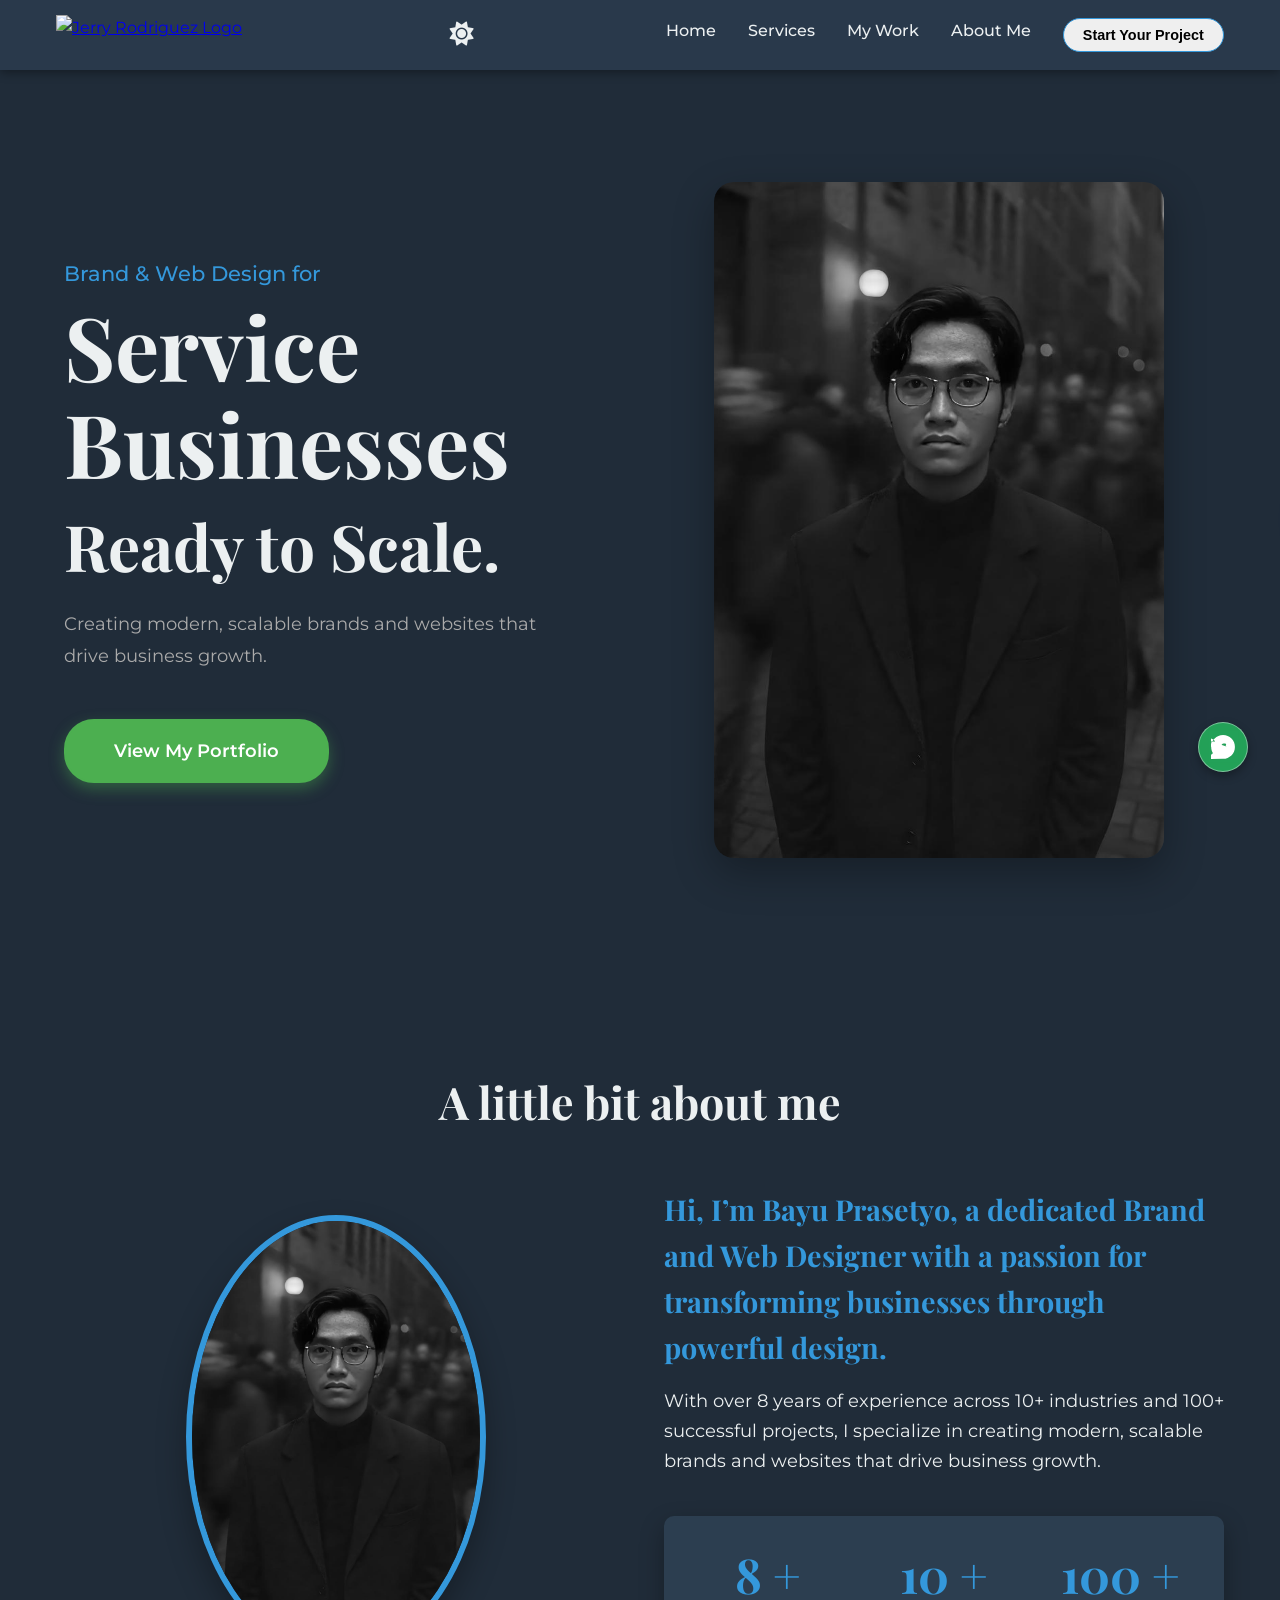
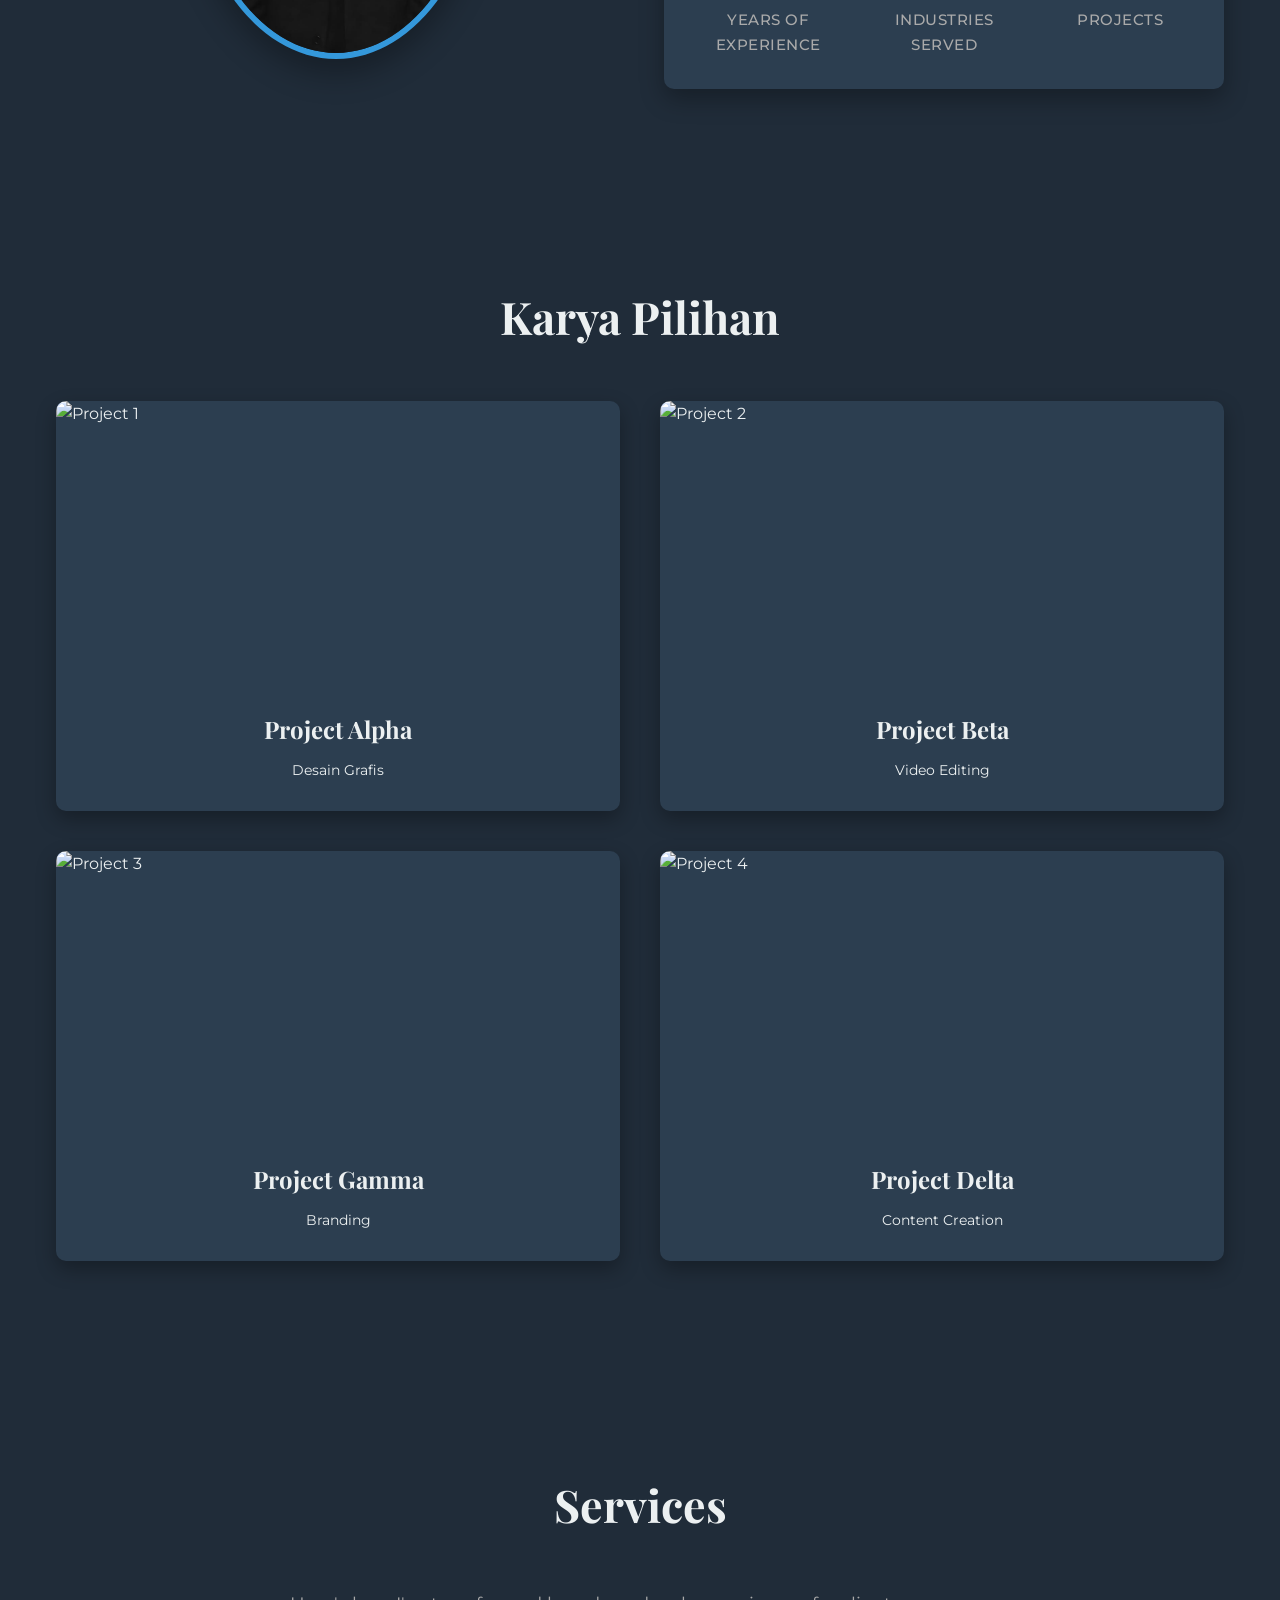
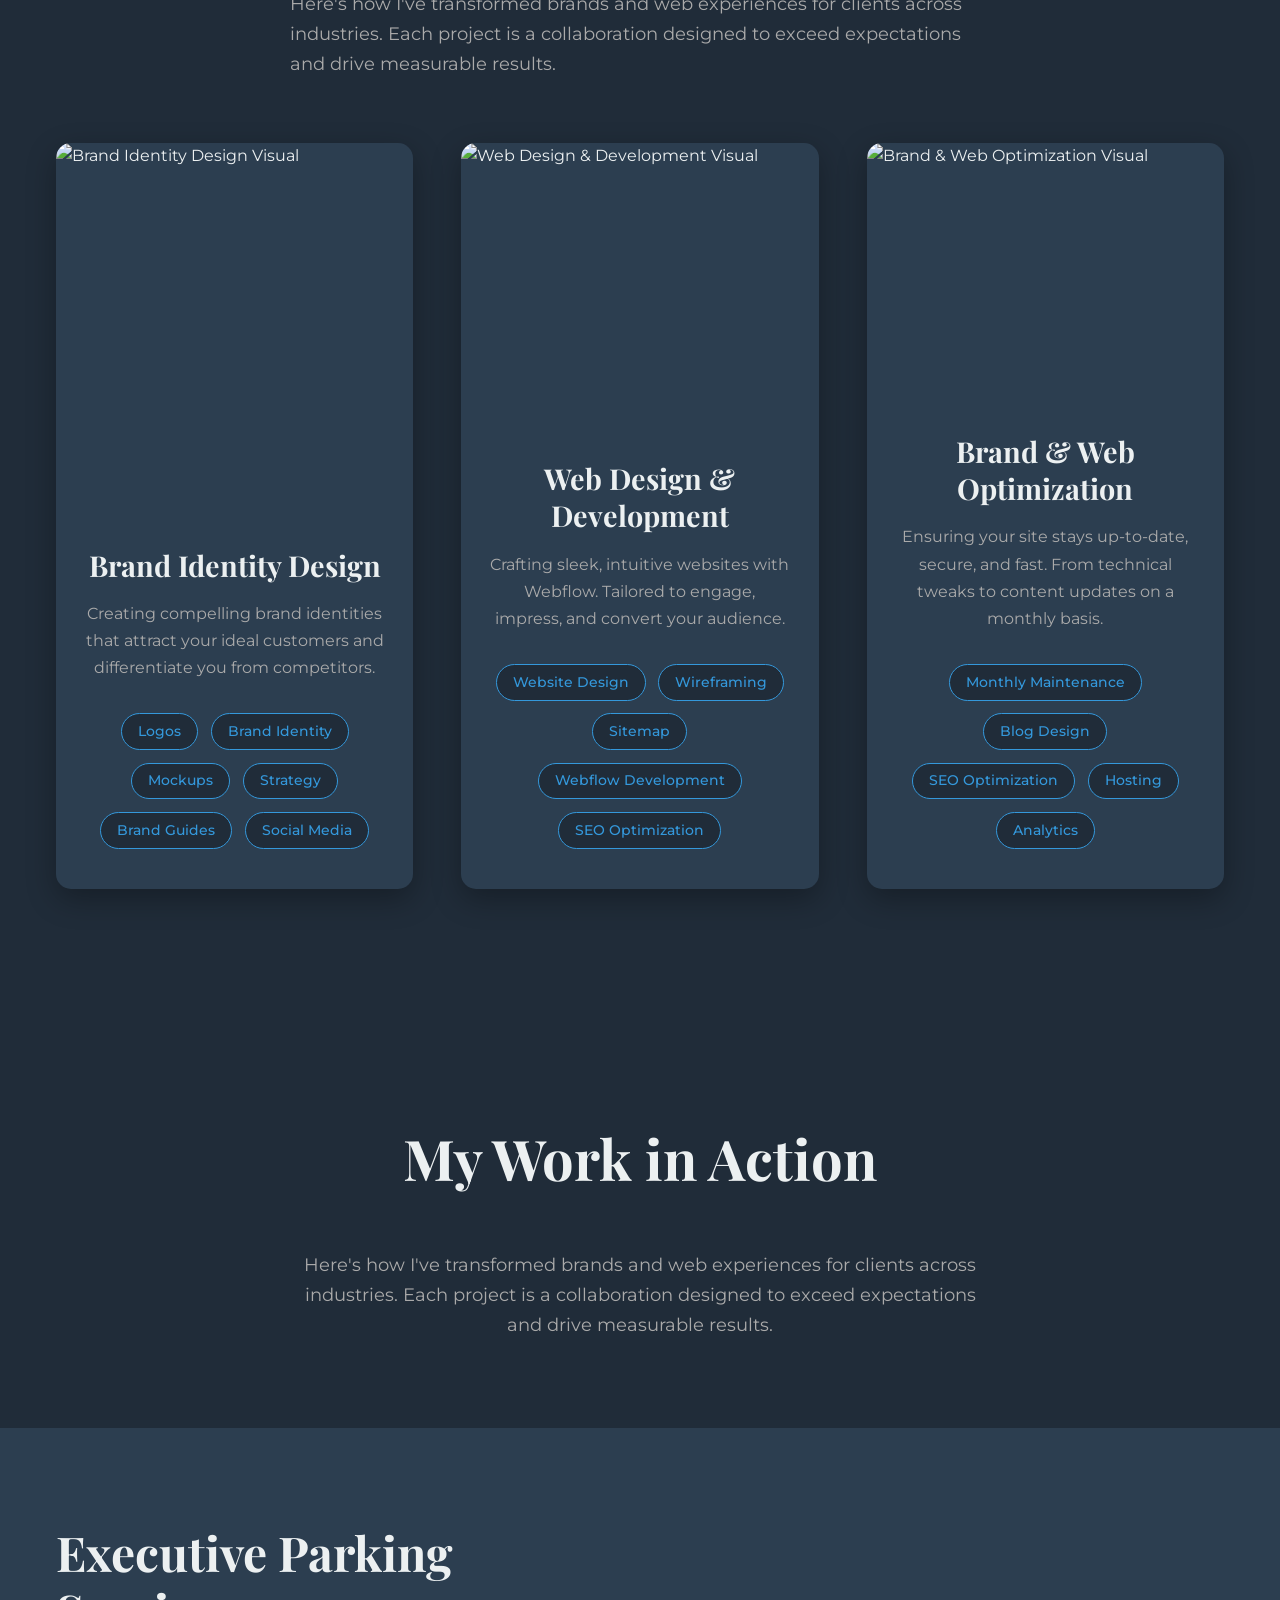
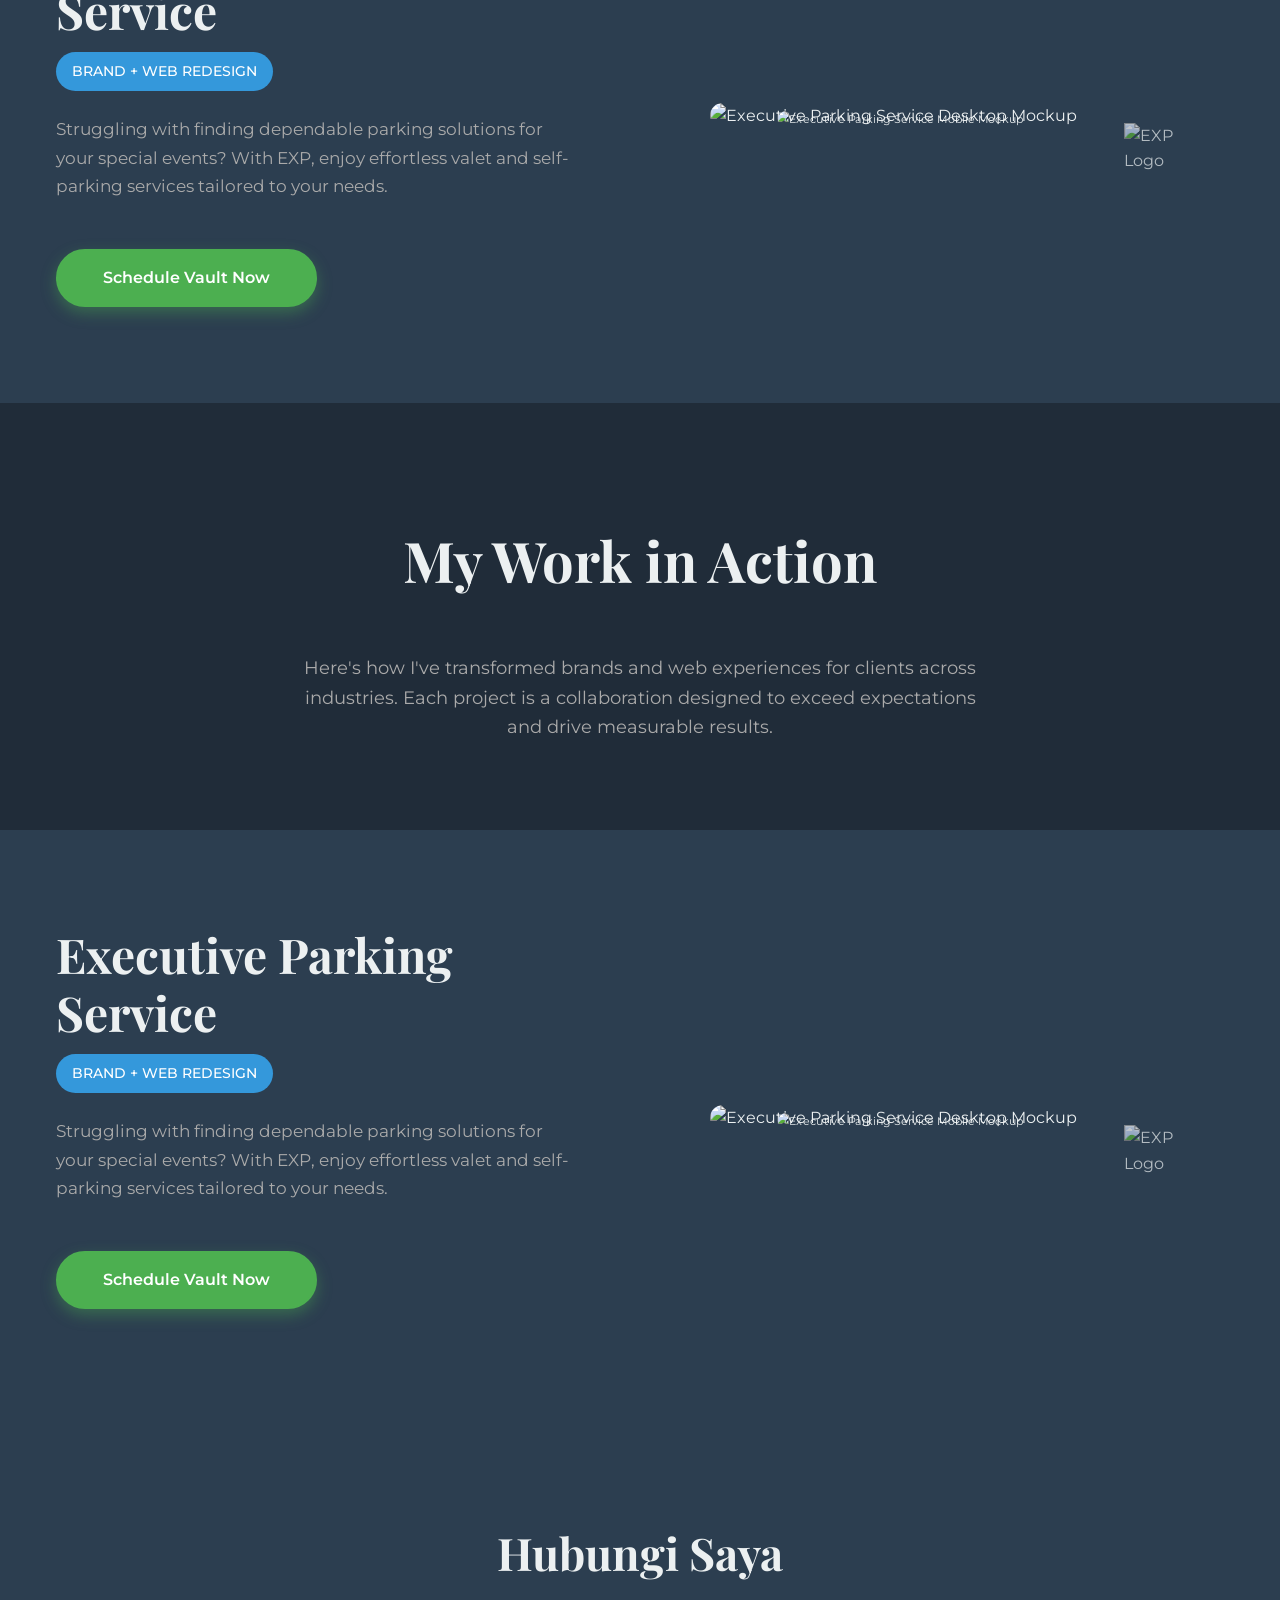
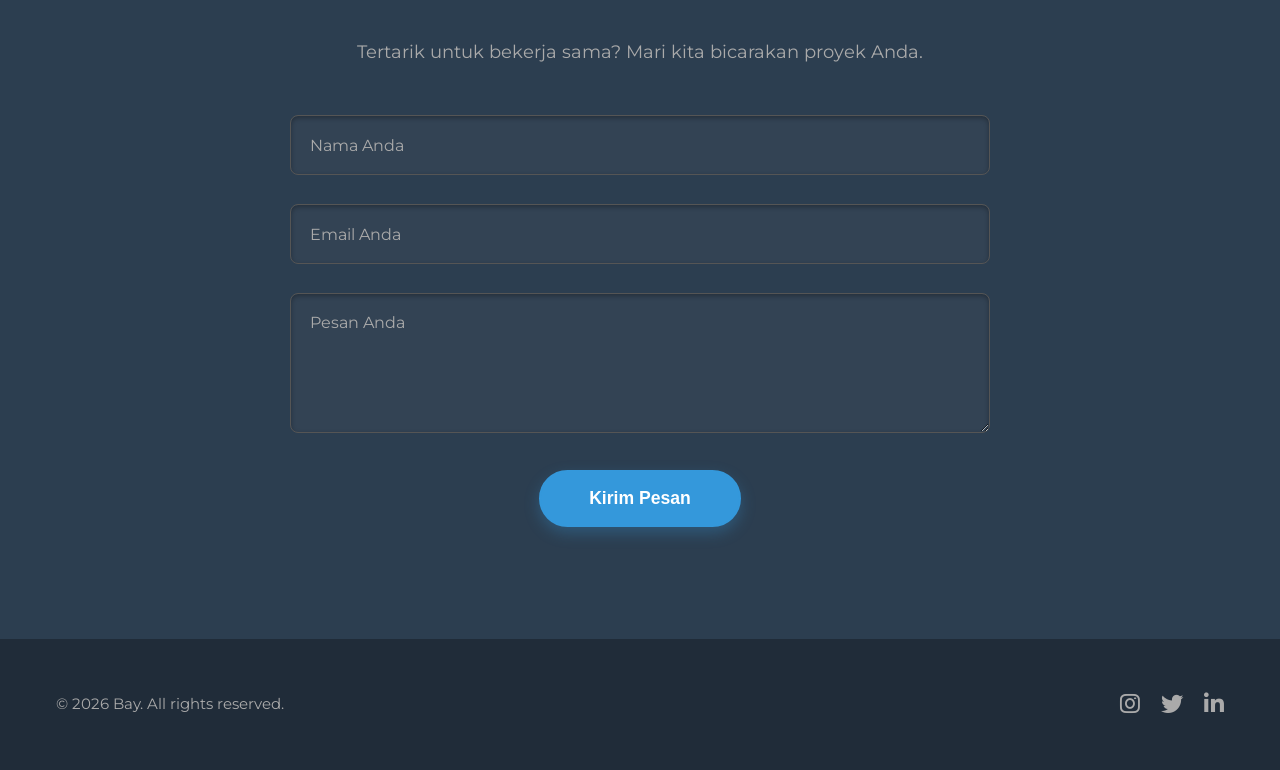
==== index.html @ a6198971 "Add files via upload" ====
<!DOCTYPE html>
<html lang="en">
<head>
    <meta charset="UTF-8">
    <meta name="viewport" content="width=device-width, initial-scale=1.0">
    <title>Portfolio - Bay</title>
    <link rel="stylesheet" href="style.css">
    <link href="https://fonts.googleapis.com/css2?family=Montserrat:wght@400;500;600;700&family=Playfair+Display:wght@700&display=swap" rel="stylesheet">
    <link rel="stylesheet" href="https://cdnjs.cloudflare.com/ajax/libs/font-awesome/6.0.0-beta3/css/all.min.css">
</head>
<body>

    <!-- Navigation -->
    <nav class="navbar">
        <div class="container">
            <!-- Logo -->
            <!-- Logo -->
            <a href="#hero" class="navbar-brand">
                <img src="assets/new-logo.png" alt="Jerry Rodriguez Logo" class="navbar-logo-img">
            </a>

            <!-- Navbar Toggler (untuk mobile) -->
            <button class="navbar-toggler" id="navbar-toggler" aria-label="Toggle navigation">
                <span></span>
                <span></span>
                <span></span>
            </button>

            <!-- Theme Toggle Button -->
            <button id="theme-toggle" class="theme-toggle" aria-label="Toggle theme">
                <i class="fas fa-sun"></i> <!-- Ikon default: matahari untuk mode terang -->
            </button>

            <!-- Navbar Menu -->
            <div class="navbar-menu" id="navbar-menu">
                <ul class="navbar-nav">
                    <li class="nav-item"><a href="#hero" class="nav-link">Home</a></li>
                    <li class="nav-item"><a href="#services" class="nav-link">Services</a></li>
                    <li class="nav-item"><a href="#my-work-in-action" class="nav-link">My Work</a></li>
                    <li class="nav-item"><a href="#about" class="nav-link">About Me</a></li>
                    <li class="nav-item"><a href="#contact" class="nav-link"><button class="btn btn-nav-cta">Start Your Project</button></a></li>
                </ul>
            </div>
        </div>
    </nav>

     <!-- Hero Section -->
    <header id="hero" class="hero-section">
        <div class="hero-content-wrapper">
            <div class="hero-text-column">
                <p class="hero-prefix-title">Brand & Web Design for</p>
                <h1 class="hero-main-title">Service Businesses</h1>
                <h2 class="hero-subheading">Ready to Scale.</h2>
                <p class="hero-description">Creating modern, scalable brands and websites that drive business growth.</p>
                <div class="hero-cta-buttons">
                    <a href="#portfolio" class="btn btn-primary-green">View My Portfolio</a>
                </div>
            </div>
            <div class="hero-image-column">
                <div class="profile-image-container">
                    <img src="assets/profile_picture.jpeg" alt="Jerry Rodriguez Profile Picture" class="profile-picture-hero">
                </div>
                <div class="circular-text-graphic">
                    <span>BRAND DESIGNER</span> - SEPTIAWAN BAYU PRASETYO
                </div>
            </div>
        </div>        
                 </div>
                </div>
            </div>
        </div>
    </section>
    </header>
    <!-- About Section -->
    <section id="about" class="about-section section-padding">
        <div class="container">
            <h2 class="section-title">A little bit about me</h2>
            <div class="about-grid">
                <div class="about-image">
                    <img src="assets/profile_picture.jpeg" alt="Profile Picture" class="profile-picture">
                </div>
                <div class="about-text">
                    <h3>Hi, I’m Bayu Prasetyo, a dedicated Brand and Web Designer with a passion for transforming businesses through powerful design.</h3>
                    <p>With over 8 years of experience across 10+ industries and 100+ successful projects, I specialize in creating modern, scalable brands and websites that drive business growth.</p>
                    <div class="stats-container">
                        <div class="stat-item">
                            <span class="stat-number">8 +</span>
                            <span class="stat-label">Years of Experience</span>
                        </div>
                        <div class="stat-item">
                            <span class="stat-number">10 +</span>
                            <span class="stat-label">Industries Served</span>
                        </div>
                        <div class="stat-item">
                            <span class="stat-number">100 +</span>
                            <span class="stat-label">Projects</span>
                        </div>
                    </div>
                </div>
            </div>
        </div>
    </section>

    <!-- Portfolio Section -->
    <section id="portfolio" class="portfolio-section section-padding">
        <div class="container">
            <h2 class="section-title">Karya Pilihan</h2>
            <div class="portfolio-grid">
                <div class="portfolio-item">
                    <img src="assets/placeholder-project1.jpg" alt="Project 1">
                    <div class="portfolio-info">
                        <h4>Project Alpha</h4>
                        <p>Desain Grafis</p>
                    </div>
                </div>
                <div class="portfolio-item">
                    <img src="assets/placeholder-project2.jpg" alt="Project 2">
                    <div class="portfolio-info">
                        <h4>Project Beta</h4>
                        <p>Video Editing</p>
                    </div>
                </div>
                <div class="portfolio-item">
                    <img src="assets/placeholder-project3.jpg" alt="Project 3">
                    <div class="portfolio-info">
                        <h4>Project Gamma</h4>
                        <p>Branding</p>
                    </div>
                </div>
                <div class="portfolio-item">
                    <img src="assets/placeholder-project4.jpg" alt="Project 4">
                    <div class="portfolio-info">
                        <h4>Project Delta</h4>
                        <p>Content Creation</p>
                    </div>
                </div>
            </div>
        </div>
    </section>
 <!-- Services Section -->
    <section id="services" class="services-section section-padding">
        <div class="container">
            <h2 class="section-title">Services</h2>
            <p class="section-description">Here's how I've transformed brands and web experiences for clients across industries. Each project is a collaboration designed to exceed expectations and drive measurable results.</p>
            
            <div class="services-grid">
                <!-- Service Card 1: Brand Identity Design -->
                <div class="service-item">
                    <div class="service-visual">
                        <img src="assets/service-brand-identity.jpg" alt="Brand Identity Design Visual">
                    </div>
                    <div class="service-content">
                        <h3 class="service-title">Brand Identity Design</h3>
                        <p class="service-description">Creating compelling brand identities that attract your ideal customers and differentiate you from competitors.</p>
                        <div class="service-tags">
                            <span>Logos</span>
                            <span>Brand Identity</span>
                            <span>Mockups</span>
                            <span>Strategy</span>
                            <span>Brand Guides</span>
                            <span>Social Media</span>
                        </div>
                    </div>
                </div>

                <!-- Service Card 2: Web Design & Development -->
                <div class="service-item">
                    <div class="service-visual">
                        <img src="assets/service-web-design.jpg" alt="Web Design & Development Visual">
                    </div>
                    <div class="service-content">
                        <h3 class="service-title">Web Design & Development</h3>
                        <p class="service-description">Crafting sleek, intuitive websites with Webflow. Tailored to engage, impress, and convert your audience.</p>
                        <div class="service-tags">
                            <span>Website Design</span>
                            <span>Wireframing</span>
                            <span>Sitemap</span>
                            <span>Webflow Development</span>
                            <span>SEO Optimization</span>
                        </div>
                    </div>
                </div>

                <!-- Service Card 3: Brand & Web Optimization -->
                <div class="service-item">
                    <div class="service-visual">
                        <img src="assets/service-optimization.jpg" alt="Brand & Web Optimization Visual">
                    </div>
                    <div class="service-content">
                        <h3 class="service-title">Brand & Web Optimization</h3>
                        <p class="service-description">Ensuring your site stays up-to-date, secure, and fast. From technical tweaks to content updates on a monthly basis.</p>
                        <div class="service-tags">
                            <span>Monthly Maintenance</span>
                            <span>Blog Design</span>
                            <span>SEO Optimization</span>
                            <span>Hosting</span>
                            <span>Analytics</span>
                        </div>
                    </div>
                </div>
            </div>
        </div>
    </section>
    <!-- My Work in Action Section --> 
    <section id="my-work-in-action" class="work-in-action-section">
        <div class="work-in-action-header">
            <div class="container">
                <h2 class="section-title">My Work in Action</h2>
                <p class="work-in-action-description">Here's how I've transformed brands and web experiences for clients across industries. Each project is a collaboration designed to exceed expectations and drive measurable results.</p>
            </div>
        </div>
        
        <div class="work-in-action-project">
            <div class="container">
                <div class="project-showcase">
                    <div class="project-details-column">
                        <h3 class="project-title">Executive Parking Service</h3>
                        <span class="project-tag">Brand + Web Redesign</span>
                        <p class="project-description">Struggling with finding dependable parking solutions for your special events? With EXP, enjoy effortless valet and self-parking services tailored to your needs.</p>
                        <a href="#" class="btn btn-primary-accent">Schedule Vault Now</a>
                    </div>
                    <div class="project-mockup-column">
                        <div class="mockup-container">
                            <img src="assets/mockup-desktop-exp.png" alt="Executive Parking Service Desktop Mockup" class="mockup-desktop">
                            <img src="assets/mockup-mobile-exp.png" alt="Executive Parking Service Mobile Mockup" class="mockup-mobile">
                        </div>
                        <img src="assets/logo/exp_logo_green.png" alt="EXP Logo" class="project-logo">
                    </div>
                </div>
            </div>
        </div>
    </section>
    <!-- My Work in Action Section -->
    <section id="my-work-in-action" class="work-in-action-section">
        <div class="work-in-action-header">
            <div class="container">
                <h2 class="section-title">My Work in Action</h2>
                <p class="work-in-action-description">Here's how I've transformed brands and web experiences for clients across industries. Each project is a collaboration designed to exceed expectations and drive measurable results.</p>
            </div>
        </div>
        
        <div class="work-in-action-project">
            <div class="container">
                <div class="project-showcase">
                    <div class="project-details-column">
                        <h3 class="project-title">Executive Parking Service</h3>
                        <span class="project-tag">Brand + Web Redesign</span>
                        <p class="project-description">Struggling with finding dependable parking solutions for your special events? With EXP, enjoy effortless valet and self-parking services tailored to your needs.</p>
                        <a href="#" class="btn btn-primary-accent">Schedule Vault Now</a>
                    </div>
                    <div class="project-mockup-column">
                        <div class="mockup-container">
                            <img src="assets/mockup-desktop-exp.png" alt="Executive Parking Service Desktop Mockup" class="mockup-desktop">
                            <img src="assets/mockup-mobile-exp.png" alt="Executive Parking Service Mobile Mockup" class="mockup-mobile">
                        </div>
                        <img src="assets/logo/exp_logo_green.png" alt="EXP Logo" class="project-logo">
                    </div>
                </div>
            </div>
        </div>
    </section>

    <!-- Contact Section -->
    <section id="contact" class="contact-section section-padding">
        <div class="container">
            <h2 class="section-title">Hubungi Saya</h2>
            <p class="contact-description">Tertarik untuk bekerja sama? Mari kita bicarakan proyek Anda.</p>
            <form class="contact-form">
                <div class="form-group">
                    <input type="text" placeholder="Nama Anda" required>
                </div>
                <div class="form-group">
                    <input type="email" placeholder="Email Anda" required>
                </div>
                <div class="form-group">
                    <textarea placeholder="Pesan Anda" rows="5" required></textarea>
                </div>
                <button type="submit" class="btn btn-primary">Kirim Pesan</button>
            </form>
        </div>
    </section>

    <!-- Footer -->
    <footer class="footer">
        <div class="container">
            <p>&copy; 2026 Bay. All rights reserved.</p>
            <div class="social-icons">
                <a href="https://www.instagram.com/bayu.prstyo_/" target="_blank"><i class="fab fa-instagram"></i></a>
                <a href="#" target="_blank"><i class="fab fa-twitter"></i></a>
                <a href="#" target="_blank"><i class="fab fa-linkedin-in"></i></a>
            </div>
        </div>
    </footer>
    <a href="https://wa.me/YOUR_PHONE_NUMBER" target="_blank" id="whatsapp-button" class="whatsapp-button show">
        <svg xmlns="http://www.w3.org/2000/svg" width="24" height="24" viewBox="0 0 24 24" fill="currentColor"><path d="M.057 24l1.687-6.163c-1.041-1.804-1.557-3.842-1.557-5.879 0-6.566 5.334-11.899 11.901-11.899 3.232 0 6.227 1.241 8.413 3.426 2.188 2.188 3.424 5.183 3.424 8.414 0 6.565-5.333 11.898-11.901 11.898h-.003zm0 0h-.002c-1.446 0-2.887-.393-4.172-1.155l-4.224 1.127 1.196-4.142c-.815-1.12-1.258-2.457-1.258-3.794 0-5.467 4.436-9.904 9.904-9.904 2.697 0 5.207 1.047 7.072 2.912 1.864 1.864 2.911 4.375 2.911 7.071 0 5.467-4.436 9.904-9.903 9.904zm-7.915-4.865l.591-.353c1.393.841 3.016 1.309 4.678 1.309h.004c4.687 0 8.487-3.801 8.487-8.488 0-2.31-.906-4.47-2.545-6.109-1.639-1.638-3.799-2.545-6.11-2.545-4.687 0-8.487 3.801-8.487 8.488 0 1.639.467 3.262 1.309 4.654l-.382.593 1.13 3.914zm-.89-5.188s-.593-.89-.89-1.336c-.298-.445-1.196-1.782-1.196-3.327 0-3.136 2.545-5.681 5.681-5.681 1.545 0 2.99.605 4.093 1.708 1.103 1.103 1.709 2.548 1.709 4.093 0 3.135-2.545 5.681-5.681 5.681-1.545 0-2.99-.604-4.092-1.707zM17.02 12c-.287 0-.742-.162-.977-.282s-.754-.378-.874-.56c-.12-.18-.24-.316-.359-.451s-.12-.316-.04-.451c.08-.12.239-.316.319-.475.08-.16.08-.295 0-.43l-.319-.475c-.16-.24-.359-.316-.539-.316-.18 0-.398-.04-.638-.04-.238 0-.48-.04-.72-.04s-.638.2-.874.24c-.238.04-.477.16-.716.398s-.56.639-.838 1.199c-.28.56-.479 1.16-.638 1.639-.16.479-.319.499-.6.419s-.638-.239-1.237-.684c-.599-.444-1.178-.874-1.597-.977-.419-.12-.797-.08-1.076.08s-.754.519-1.073.898c-.32.359-.677.638-.874.874-.199.239-.398.319-.637.359s-.451.04-.688 0c-.238-.04-.594-.16-.954-.479-.359-.319-1.436-1.397-1.655-1.921-.2-.524-.16-.43 0-.71.16-.24.359-.451.539-.639.18-.18.359-.316.479-.436s.239-.24.359-.451c.12-.239.04-.451-.04-.639s-.754-1.878-1.033-2.557c-.239-.56-.479-.479-.677-.479-.199 0-.438-.04-.689-.04s-.56.04-.838.12c-.28.08-.6.316-.874.634-.28.319-1.076 1.034-1.076 
html2.518 0 1.485 1.103 2.911 1.263 3.15 1.639 2.039 3.037 2.656 5.37 3.554 1.658.639 2.937.957 3.935.957 1.485 0 2.831-.499 3.934-1.339 1.103-.84 1.956-2.148 2.215-3.553.259-1.404.259-2.613.18-2.832-.08-.199-.279-.279-.56-.419z"/></svg>
    </a>
    <button id="back-to-top" class="back-to-top">↑</button>
     <script>
         <!-- Scroll Animations Script -->
        document.addEventListener('DOMContentLoaded', () => {
            const sections = document.querySelectorAll('.section-padding, .portfolio-section, .contact-section, .about-section'); // Target elemen yang ingin dianimasikan
            const observerOptions = {
                root: null, // viewport sebagai root
                rootMargin: '0px',
                threshold: 0.1 // Trigger animasi ketika 10% elemen terlihat
            };

            const observer = new IntersectionObserver((entries, observer) => {
                entries.forEach(entry => {
                    if (entry.isIntersecting) {
                        entry.target.classList.add('is-visible');
                        // Hentikan observer untuk elemen ini setelah sekali animasi
                        // Jika ingin animasi berulang, hapus baris ini
                        observer.unobserve(entry.target); 
                    }
                });
            }, observerOptions);

            sections.forEach(section => {
                // Tambahkan kelas dasar ke setiap bagian yang akan dianimasikan
                section.classList.add('scroll-animate', 'slide-up'); 
                observer.observe(section);
            });

            // ... (Skrip lain seperti navbar, theme toggle, dll. tetap di sini) ...
        });
        // Toggle Navbar Menu on Mobile
        const navbarToggler = document.getElementById('navbar-toggler');
        const navbarMenu = document.getElementById('navbar-menu');

        if (navbarToggler && navbarMenu) {
            navbarToggler.addEventListener('click', () => {
                navbarMenu.classList.toggle('active');
                navbarToggler.classList.toggle('active'); // Juga toggle kelas pada toggler agar ikon berubah
            });

            // Opsional: Tutup menu jika mengklik tautan navigasi di dalamnya
            const navLinks = navbarMenu.querySelectorAll('.nav-link');
            navLinks.forEach(link => {
                link.addEventListener('click', () => {
                    // Cek apakah menu aktif sebelum menutup
                    if (navbarMenu.classList.contains('active')) {
                        navbarMenu.classList.remove('active');
                        navbarToggler.classList.remove('active');
                    }
                });
            });
        }

        // Theme Toggle Script (sudah ada, pastikan tidak duplikat)
        const themeToggleBtn = document.getElementById('theme-toggle');
        const bodyElement = document.body;

        const toggleTheme = () => {
            bodyElement.classList.toggle('light-mode');
            if (bodyElement.classList.contains('light-mode')) {
                localStorage.setItem('theme', 'light');
            } else {
                localStorage.setItem('theme', 'dark');
            }
        };

        themeToggleBtn.addEventListener('click', toggleTheme);

        document.addEventListener('DOMContentLoaded', () => {
            const savedTheme = localStorage.getItem('theme');
            if (savedTheme === 'light') {
                bodyElement.classList.add('light-mode');
            } else {
                bodyElement.classList.remove('light-mode');
            }
        });

        // Smooth Scrolling Script (jika Anda belum menerapkannya di CSS saja)
        // Jika sudah menerapkan `scroll-behavior: smooth;` di CSS, script ini tidak perlu.
        // Namun, terkadang menambahkan sedikit JS bisa memberikan kontrol lebih.
        // Kita akan mengandalkan CSS `scroll-behavior` yang sudah ditambahkan.

        // Back to Top Button Logic
        const backToTopButton = document.getElementById('back-to-top');
        if (backToTopButton) {
            window.addEventListener('scroll', () => {
                if (window.scrollY > 300) { // Tampilkan setelah menggulir 300px
                    backToTopButton.classList.add('show');
                } else {
                    backToTopButton.classList.remove('show');
                }
            });

            backToTopButton.addEventListener('click', () => {
                window.scrollTo({
                    top: 0,
                    behavior: 'smooth'
                });
            });
        }

        // WhatsApp Button Logic (pastikan ID sesuai)
        const whatsappButton = document.getElementById('whatsapp-button');
        // WhatsApp button is often always visible on mobile, or shown based on scroll
        // Let's ensure it's displayed if it has the 'show' class (which it does by default in HTML)
        if (whatsappButton && whatsappButton.classList.contains('show')) {
            // No specific logic needed here unless you want it to appear/disappear
        }
        
    </script>
</body>
</html>
---- style.css ----
/* Base Reset */
* {
    margin: 0;
    padding: 0;
    box-sizing: border-box;
}

/* Theme Variables */
:root {
    /* Dark Mode (Default) */
    --bg-primary: #202c39; /* Darker background */
    --bg-secondary: #2c3e50; /* Primary color for navbar, cards, contact section */
    --text-main: #ecf0f1; /* Light grey text */
    --text-muted: #aaa;
    --accent-blue: #3498db; /* Blue accent for buttons, links */
    --accent-red: #e74c3c; /* Red accent */
    --input-bg: #334354;
    --input-border: #555;
    --shadow-color: rgba(0, 0, 0, 0.3);

    /* Fonts */
    --font-primary: 'Montserrat', sans-serif;
    --font-secondary: 'Playfair Display', serif;

    /* Navbar Height for positioning */
    --navbar-height: 70px;
}

/* Light Mode Overrides */
body.light-mode {
    --bg-primary: #f4f7f6; /* Light background */
    --bg-secondary: #ffffff; /* White for navbar, cards, contact section */
    --text-main: #333333; /* Dark text */
    --text-muted: #555;
    --accent-blue: #2980b9; /* Slightly darker blue for light mode contrast */
    --accent-red: #c0392b;
    --input-bg: #f9f9f9;
    --input-border: #ccc;
    --shadow-color: rgba(0, 0, 0, 0.1);
}
body {
    font-family: var(--font-primary);
    line-height: 1.6;
    color: var(--text-main);
    background-color: var(--bg-primary);
    overflow-x: hidden;
    transition: background-color 0.3s ease, color 0.3s ease;
}

.container {
    max-width: 1200px;
    margin: 0 auto;
    padding: 0 1rem;
}
.section-padding {
    padding: 6rem 0;
}

.section-title {
    font-family: var(--font-secondary);
    font-size: clamp(2rem, 6vw, 2.8rem); /* Adjust font size for responsiveness */
    text-align: center;
    margin-bottom: 3rem;
    color: var(--text-main);
}

/* Buttons */
.btn {
    display: inline-block;
    padding: 0.8rem 2.5rem; /* Slightly larger padding */
    border-radius: 8px; /* Slightly rounder corners */
    text-decoration: none;
    font-weight: 600;
    transition: background-color 0.3s ease, color 0.3s ease, border-color 0.3s ease, transform 0.3s ease, box-shadow 0.3s ease; /* Added box-shadow to transition */
    cursor: pointer;
    font-size: 1rem; /* Button font size */
}

.btn-primary {
    background-color: var(--accent-blue);
    color: #fff;
    border: 2px solid var(--accent-blue); /* Slightly thicker border */
    box-shadow: 0 6px 15px rgba(52, 152, 219, 0.3); /* More prominent shadow */
}
.btn-primary:hover {
    background-color: #2980b9; /* Darker hover color */
    border-color: #2980b9;
    transform: translateY(-4px); /* Slight lift */
    box-shadow: 0 8px 20px rgba(52, 152, 219, 0.4); /* Clearer shadow on hover */
}

.btn-secondary {
    background-color: transparent;
    color: var(--accent-blue);
    border: 2px solid var(--accent-blue); /* Slightly thicker border */
}

.btn-secondary:hover {
    background-color: var(--accent-blue);
    color: #fff;
    transform: translateY(-4px); /* Slight lift */
    box-shadow: 0 6px 15px rgba(52, 152, 219, 0.3); /* Shadow on hover */
}

/* Navbar */
/* --- Theme Variables --- */
:root {
    /* Dark Mode (Default) */
    --bg-primary: #202c39;
    --bg-secondary: #2c3e50; /* Opaque navy blue */
    --text-main: #ecf0f1;
    --text-muted: #aaa;
    --accent-blue: #3498db;
    --accent-red: #e74c3c;
    --input-bg: #334354;
    --input-border: #555;
    --shadow-color: rgba(0, 0, 0, 0.3);

    /* FOR NAVBAR TRANSPARENCY & BLUR */
    --navbar-bg-dark: rgba(44, 62, 80, 0.8); /* Semi-transparent navy blue for navbar */
    --navbar-bg-light: rgba(255, 255, 255, 0.85); /* Semi-transparent white for navbar */
    --navbar-blur-filter: blur(10px); /* Blur effect for frosted glass */

    /* Fonts */
    --font-primary: 'Montserrat', sans-serif;
    --font-secondary: 'Playfair Display', serif;

    /* Navbar Height for positioning */
    --navbar-height: 70px;
}

/* Light Mode Overrides */
body.light-mode {
    --bg-primary: #f4f7f6;
    --bg-secondary: #ffffff; /* Opaque white */
    --text-main: #333333;
    --text-muted: #555;
    --accent-blue: #2980b9;
    --accent-red: #c0392b;
    --input-bg: #f9f9f9;
    --input-border: #ccc;
    --shadow-color: rgba(0, 0, 0, 0.1);

    /* Light mode navbar transparency/blur */
    --navbar-bg-dark: rgba(44, 62, 80, 0.8); /* Keep dark variant for fallback if needed with light bg */
    --navbar-bg-light: rgba(255, 255, 255, 0.85);
    --navbar-blur-filter: blur(10px); /* Blur effect might need adjustment for light mode */
}

body {
    font-family: var(--font-primary);
    line-height: 1.6;
    color: var(--text-main);
    background-color: var(--bg-primary);
    overflow-x: hidden;
    transition: background-color 0.3s ease, color 0.3s ease;
}

/* ... (rest of your CSS) ... */

/* Navbar */
.navbar {
    /* background-color: var(--bg-secondary); - will be replaced */
    background-color: var(--navbar-bg-dark); /* Use the semi-transparent dark variable */
    backdrop-filter: var(--navbar-blur-filter); /* Apply blur effect */
    -webkit-backdrop-filter: var(--navbar-blur-filter); /* For Safari compatibility */
    
    padding: 1rem 0;
    position: sticky;
    top: 0;
    left: 0;
    width: 100%;
    z-index: 1000;
    box-shadow: 0 2px 10px rgba(0, 0, 0, 0.4); /* Shadow slightly adjusted for raised effect */
    transition: background-color 0.3s ease, backdrop-filter 0.3s ease, box-shadow 0.3s ease; /* Added backdrop-filter to transition */
    height: var(--navbar-height);
    display: flex;
    align-items: center;
}

/* Apply transparent background on light mode as well if needed, or adjust variables */
body.light-mode .navbar {
    background-color: var(--navbar-bg-light);
    box-shadow: 0 2px 10px rgba(0, 0, 0, 0.15); /* Softer shadow for light mode */
}
/* ... (rest of your CSS) ... */

.navbar .container {
    display: flex;
    justify-content: space-between;
    align-items: center;
    width: 100%; /* Ensure container takes full width */
}

/* Logo SVG Styling */
.logo-container {
    display: flex;
    align-items: center;
}
.navbar-logo-img {
    height: 40px; /* Sesuaikan ini agar logo pas di navbar */
    width: auto;
    display: block; /* Pastikan gambar berperilaku sebagai block */
}

/* Ini juga mungkin perlu disesuaikan agar logo tidak keluar dari navbar jika menggunakan background yang transparan */
.navbar .container .navbar-brand {
    display: flex; /* Gunakan flex untuk menyelaraskan logo nanti jika perlu */
    align-items: center;
}

.logo-svg {
    height: 50px; /* Adjust logo height as needed */
    width: auto;
    fill: var(--text-main); /* Use theme variable for logo color */
    transition: fill 0.3s ease;
}

.navbar-brand:hover .logo-svg {
    fill: var(--accent-blue); /* Change logo color on hover */
}
/* Navbar Toggler (Mobile Hamburger Icon) */
.navbar-toggler {
    display: none; /* Hidden on desktop */
    background: none;
    border: none;
    cursor: pointer;
    flex-direction: column;
    justify-content: space-around;
    width: 30px;
    height: 25px;
    padding: 0;
    margin-right: 1rem; /* Space from theme icon */
    /* Ensure it's aligned properly centering vertically if needed */
}
.navbar-toggler span {
    display: block;
    width: 100%;
    height: 3px;
    background-color: var(--text-main);
    border-radius: 3px;
    transition: all 0.3s ease-in-out;
}

.navbar-toggler.active span:nth-child(1) {
    transform: translateY(11px) rotate(45deg);
}

.navbar-toggler.active span:nth-child(2) {
    opacity: 0;
}

.navbar-toggler.active span:nth-child(3) {
    transform: translateY(-11px) rotate(-45deg);
}

/* Navbar Menu and Links */
.navbar-menu {
    display: flex; /* Default to flex for desktop */
}

.navbar-nav {
    list-style: none;
    display: flex;
    gap: 2rem;
}

.nav-item .nav-link {
    color: var(--text-main);
    text-decoration: none;
    font-weight: 500;
    transition: color 0.3s ease;
    padding: 0.5rem 0; /* Add padding for better hover area */
}

.nav-item .nav-link:hover {
    color: var(--accent-blue);
}
/* Navbar CTA Button */
.btn-nav-cta {
    padding: 0.5rem 1.2rem; /* Smaller padding for navbar CTA */
    font-size: 0.9rem;
    border-radius: 20px; /* Rounded corners for navbar CTA */
    box-shadow: none; /* Remove shadow for navbar CTA for subtlety */
    transition: background-color 0.3s ease, color 0.3s ease, border-color 0.3s ease, transform 0.3s ease; /* Add transform */
    border: 1px solid var(--accent-blue); /* Ensure border consistency */
}

.btn-nav-cta:hover {
    background-color: #2980b9; /* Hover color for navbar CTA */
    border-color: #2980b9;
    transform: translateY(-2px); /* Subtle lift on hover */
    color: #fff; /* Ensure text remains white */
}

/* Theme Toggle Button */
.theme-toggle {
    background: none;
    border: none;
    color: var(--text-main);
    font-size: 1.5rem;
    cursor: pointer;
    outline: none;
    margin-left: 1rem; /* Space from toggler or nav-links */
    transition: color 0.3s ease;
}

.theme-toggle:hover {
    color: var(--accent-blue);
}

/* --- Hero Section Styling --- */
.hero-section {
    background-color: var(--bg-primary); /* Default background dark */
    min-height: 100vh; /* Tinggi penuh layar */
    display: flex;
    align-items: center; /* Pusatkan vertikal konten wrapper */
    padding: 6rem 0; /* Padding atas bawah */
    overflow: hidden; /* Hindari overflow */
    position: relative; /* Untuk posisi absolut elemen di dalamnya jika ada */
}
.hero-content-wrapper {
    display: flex;
    align-items: center; /* Pusatkan item flex secara vertikal */
    justify-content: space-between; /* Jarak antara kolom teks dan gambar */
    gap: 3rem; /* Jarak antar kolom */
    width: 100%;
    max-width: 1200px; /* Lebar maksimum kontainer */
    margin: 0 auto;
    padding: 0 1.5rem; /* Padding samping */
}

.hero-text-column {
    flex: 1; /* Mengambil ruang yang tersedia */
    max-width: 550px; /* Batas lebar maksimum untuk kolom teks */
    text-align: left; /* Teks rata kiri */
    order: 1; /* Default: Teks di kiri, gambar di kanan */
}

.hero-image-column {
    flex: 1; /* Mengambil ruang yang tersedia */
    display: flex;
    flex-direction: column;
    align-items: center; /* Pusatkan elemen di dalam kolom gambar */
    justify-content: center;
    order: 2; /* Default: Gambar di kanan */
}

.hero-prefix-title {
    font-size: 1.3rem;
    color: var(--accent-blue);
    margin-bottom: 0.5rem;
    font-weight: 500;
}

.hero-main-title {
    font-family: var(--font-secondary);
    font-size: clamp(3rem, 8vw, 5.5rem); /* Ukuran font dinamis besar */
    margin-bottom: 1rem;
    line-height: 1.1;
    color: var(--text-main);
    font-weight: 700;
}

.hero-subheading {
    font-family: var(--font-secondary);
    font-size: clamp(2.5rem, 6vw, 4rem); /* Ukuran font dinamis */
    color: var(--text-main);
    margin-bottom: 1.5rem;
    line-height: 1.2;
}

.hero-description {
    font-size: 1.15rem;
    color: var(--text-muted);
    margin-bottom: 3rem;
    line-height: 1.7;
    max-width: 500px; /* Batasi lebar deskripsi agar rapi */
}

.hero-cta-buttons {
    display: flex;
    gap: 1.5rem;
}

/* Custom button style for the green CTA */
.btn-primary-green {
    background-color: #4CAF50; /* Green color */
    color: #fff;
    border: 2px solid #4CAF50;
    box-shadow: 0 6px 15px rgba(76, 175, 80, 0.4); /* Shadow based on green color */
    transition: background-color 0.3s ease, color 0.3s ease, border-color 0.3s ease, transform 0.3s ease, box-shadow 0.3s ease;
    padding: 1rem 3rem; /* Match other primary buttons */
    font-size: 1.1rem;
    border-radius: 30px; /* Rounded button */
}
.btn-primary-green:hover {
    background-color: #45a049; /* Darker green on hover */
    border-color: #45a049;
    transform: translateY(-4px);
    box-shadow: 0 8px 20px rgba(76, 175, 80, 0.5);
}

/* Image and Graphic Styles */
.profile-image-container {
    position: relative;
    display: inline-block; /* Important for shaping */
}

.profile-picture-hero {
    width: 100%;
    max-width: 450px; /* Adjust size as needed */
    height: auto;
    display: block;
    border-radius: 20px; /* Slightly rounded corners */
    box-shadow: 0 15px 40px rgba(0, 0, 0, 0.3); /* Shadow for the image */
}

.circular-text-graphic {
    position: absolute; /* Positioned relative to hero-content-wrapper */
    top: 50%;
    left: 100%; /* Position to the right of the image */
    transform: translateY(-50%); /* Center vertically */
    width: 150px; /* Fixed width for text container */
    height: 150px;
    border-radius: 50%;
    display: flex;
    justify-content: center;
    align-items: center;
    text-align: center;
    font-family: var(--font-primary);
    font-size: 0.8rem;
    color: var(--text-muted); /* Muted color for text */
    text-transform: uppercase;
    letter-spacing: 1px;
    border: 2px solid var(--accent-blue); /* Border matches accent color */
    box-shadow: 0 0 20px rgba(52, 152, 219, 0.4); /* Glow effect */
    margin-left: 20px; /* Some spacing from the image */
    /* Placeholder: adjust position carefully if needed based on actual image/layout */
}
.circular-text-graphic span {
    font-weight: 700; /* Bold for the main title */
    color: var(--text-main); /* Main color for title */
    display: block; /* Ensures title is on its own line if needed */
    margin-bottom: 5px;
}


/* Responsive adjustments for Hero Section */
@media (max-width: 992px) { /* Adjust breakpoint as needed */
    .hero-content-wrapper {
        flex-direction: column; /* Stack columns vertically */
        text-align: center; /* Center align text */
        gap: 4rem; /* More gap when stacked */
    }

    .hero-text-column {
        order: 2; /* Text below image on mobile */
        max-width: 100%; /* Allow text to take full width */
    }

    .hero-image-column {
        order: 1; /* Image on top on mobile */
        margin-bottom: 2rem; /* Space below the image */
    }
    
    /* Center the profile picture on mobile if it's not already */
    .profile-picture-hero {
        margin: 0 auto; 
        max-width: 300px; /* Adjust size for mobile */
    }

    /* Adjust circular text graphic position */
    .circular-text-graphic {
        position: static; /* Remove absolute positioning */
        transform: none;
        margin-top: 20px; /* Space between image and text graphic */
        margin-left: 0; /* Remove left margin */
        width: 100%; /* Allow it to take available width */
        max-width: 250px; /* Limit its width */
        height: auto; /* Auto height */
        padding: 1rem 0; /* Padding top/bottom */
        border-radius: 15px; /* Slightly rounded corners instead of circle */
    }
     .hero-prefix-title,
     .hero-main-title,
     .hero-subheading,
     .hero-description {
        text-align: center; /* Center all text elements */
     }
     
     .hero-cta-buttons {
        justify-content: center; /* Center buttons when stacked */
     }
}

/* Further adjustments for smaller screens if needed */
@media (max-width: 768px) {
    .hero-content-wrapper {
        gap: 3rem; /* Slightly less gap */
    }
    .hero-main-title{
        font-size: clamp(2.5rem, 7vw, 4.5rem);
    }
    .hero-subheading{
        font-size: clamp(2rem, 5vw, 3.5rem);
    }
    .hero-description{
        font-size: 1.1rem;
    }
    .profile-picture-hero {
        max-width: 250px;
    }
    .hero-cta-buttons {
        flex-direction: column; /* Stack buttons if only one */
        align-items: center;
    }
    .btn-primary-green {
         padding: 0.8rem 2rem; /* Adjust button padding */
         font-size: 1rem;
    }
}
/* About Section */
.about-section {
    background-color: var(--bg-primary); /* Latar belakang gelap untuk bagian About */
    transition: background-color 0.3s ease;
    padding: 6rem 0; /* Pastikan padding diaplikasikan */
}

.about-grid {
    display: grid;
    grid-template-columns: 1fr 1fr; /* Dua kolom untuk teks dan gambar */
    gap: 3rem;
    align-items: center;
    text-align: left; /* Teks rata kiri */
}

.about-image {
    text-align: center; /* Pusatkan gambar dalam kolomnya */
}

.about-image img.profile-picture { /* Menggunakan kelas yang sudah ada */
    width: 100%;
    max-width: 300px; /* Sesuaikan ukuran gambar profil agar pas dan terlihat bagus */
    height: auto;
    border-radius: 50%; /* Membuat gambar lingkaran */
    display: block;
    margin: 0 auto; /* Pusatkan gambar dalam elemen `.about-image` */
    box-shadow: 0 15px 30px var(--shadow-color); /* Bayangan lebih menonjol */
    border: 6px solid var(--accent-blue); /* Border untuk memisahkan dari latar */
}

.about-text h3 {
    font-family: var(--font-secondary);
    font-size: 2rem; /* Ukuran font yang lebih besar untuk judul */
    margin-bottom: 1.5rem;
    color: var(--text-main); /* Gunakan warna teks utama */
}

.about-text p {
    margin-bottom: 2rem; /* Lebih banyak ruang di bawah paragraf */
    color: var(--text-muted); /* Gunakan warna muted untuk deskripsi */
    font-size: 1.1rem; /* Ukuran font paragraf sedikit lebih besar */
    line-height: 1.7; /* Spasi antar baris yang lebih baik */
}


/* Stats Container for Experience Numbers */
.stats-container {
    display: grid;
    grid-template-columns: repeat(3, 1fr); /* Tiga kolom untuk statistik */
    gap: 2rem; /* Jarak antar statistik */
    margin-top: 2.5rem; /* Jarak dari paragraf */
    background-color: var(--bg-secondary); /* Latar belakang gelap untuk wadah statistik */
    padding: 2rem; /* Padding di dalam wadah */
    border-radius: 10px; /* Sudut membulat untuk wadah statistik */
    box-shadow: 0 10px 25px var(--shadow-color); /* Bayangan untuk wadah statistik */
}

.stat-item {
    display: flex;
    flex-direction: column;
    align-items: center;
    text-align: center;
    /* Menghapus background dan shadow dari `.stat-item` karena sudah ada di `.stats-container` */
}

.stat-number {
    font-size: 3rem; /* Ukuran font lebih besar untuk angka */
    font-weight: 700;
    font-family: var(--font-secondary); /* Gunakan font sekunder untuk angka */
    color: var(--accent-blue); /* Warna aksen untuk angka */
    margin-bottom: 0.5rem;
    line-height: 1.1;
}

.stat-label {
    font-size: 0.95rem;
    font-weight: 500;
    color: var(--text-muted); /* Warna muted untuk label */
    text-transform: uppercase; /* Label dalam huruf kapital */
    letter-spacing: 0.5px; /* Jarak antar huruf sedikit */
}

/* Responsive adjustments for About Section */
@media (max-width: 768px) {
    .about-grid {
        grid-template-columns: 1fr; /* Stack columns on smaller screens */
        text-align: center;
    }

    .about-image {
        order: -1; /* Move image to the top on mobile */
        margin-bottom: 2rem;
    }

    .about-image img.profile-picture {
        max-width: 250px; /* Smaller image on mobile */
    }

    .stats-container {
        grid-template-columns: 1fr; /* Stack stats on mobile too */
        margin-top: 1.5rem;
        padding: 1.5rem;
    }

    .stat-item {
        margin-bottom: 1.5rem; /* Add default margin for stacked items */
    }
    .stat-item:last-child {
        margin-bottom: 0; /* No margin for the last item */
    }
}
.about-text h3 {
    font-family: var(--font-secondary);
    font-size: 1.8rem;
    margin-bottom: 1rem;
    color: var(--accent-blue);
}

.about-text p {
    margin-bottom: 1rem;
    color: var(--text-main);
}

/* Portfolio Section */
.portfolio-section {
    background-color: var(--bg-primary); /* Menggunakan background primer */
    transition: background-color 0.3s ease;
    padding: 6rem 0;
}

.section-title.portfolio-section-title { /* Bisa tambahkan kelas spesifik jika perlu */
    color: var(--text-main); /* Pastikan judul portofolio sesuai tema */
}

.portfolio-grid {
    display: grid;
    /* Default ke 2 kolom, akan diubah di @media */
    grid-template-columns: repeat(2, 1fr); /* Dua kolom di desktop */
    gap: 2.5rem; /* Jarak antar item portofolio */
}
.portfolio-item {
    background-color: var(--bg-secondary); /* Latar belakang item portofolio */
    border-radius: 10px; /* Sedikit lebih membulat */
    overflow: hidden; /* Penting untuk memastikan gambar tidak keluar dari radius */
    box-shadow: 0 8px 20px var(--shadow-color); /* Bayangan yang lebih menonjol saat normal */
    transition: transform 0.4s ease, box-shadow 0.4s ease, background-color 0.3s ease; /* Tambahkan box-shadow ke transition */
    cursor: pointer; /* Kursor menjadi pointer saat hover */
    display: flex;
    flex-direction: column; /* Agar konten tersusun vertikal */
    justify-content: space-between; /* Agar info berada di bawah gambar */
}

.portfolio-item:hover {
    transform: translateY(-8px); /* Sedikit terangkat saat hover */
    box-shadow: 0 12px 30px rgba(60, 80, 100, 0.4); /* Bayangan lebih besar dan gelap saat hover */
}

.portfolio-item img {
    width: 100%;
    height: 280px; /* Tinggikan sedikit tinggi gambar */
    object-fit: cover; /* Pastikan gambar menutupi area tanpa distorsi */
    display: block;
    transition: transform 0.4s ease; /* Animasi zoom halus pada gambar */
}

.portfolio-item:hover img {
    transform: scale(1.05); /* Efek zoom halus pada gambar */
}

.portfolio-info {
    padding: 1.8rem; /* Padding lebih besar */
    text-align: center; /* Pusatkan teks info */
}

.portfolio-info h4 {
    font-family: var(--font-secondary);
    font-size: 1.5rem; /* Ukuran font judul proyek lebih besar */
    margin-bottom: 0.7rem;
    color: var(--text-main);
}

.portfolio-info p {
    font-size: 1rem; /* Ukuran font deskripsi proyek sedikit lebih besar */
    color: var(--text-muted);
    margin-bottom: 0; /* Tidak perlu margin di bawahnya */
}

/* Responsive adjustments for Portfolio Section */
@media (max-width: 768px) {
    .portfolio-grid {
        grid-template-columns: 1fr; /* Satu kolom di mobile */
        gap: 2rem;
    }

    .portfolio-item img {
        height: 220px; /* Kurangi tinggi gambar di mobile */
    }
    .portfolio-info {
        padding: 1.5rem; /* Kurangi padding di mobile */
    }
    .portfolio-info h4 {
        font-size: 1.3rem;
    }
    .portfolio-info p {
        font-size: 0.95rem;
    }
}

.portfolio-info p {
    font-size: 0.9rem;
    color: var(--text-main);
}

/* Contact Section */
.contact-section {
    background-color: var(--bg-secondary); /* Menggunakan background sekunder untuk kontras */
    text-align: center;
    padding: 7rem 0; /* Padding lebih besar untuk bagian kontak */
    transition: background-color 0.3s ease;
}

.contact-description {
    font-size: 1.15rem; /* Sedikit lebih besar deskripsi */
    margin-bottom: 3rem; /* Lebih banyak ruang sebelum formulir */
    color: var(--text-muted);
}

.contact-form {
    max-width: 700px; /* Form bisa sedikit lebih lebar */
    margin: 0 auto;
    display: flex;
    flex-direction: column;
    gap: 1.8rem; /* Jarak antar elemen formulir */
}

.form-group {
    text-align: left; /* Alignment ke kiri agar placeholder terlihat lebih baik */
}

.form-group input,
.form-group textarea {
    width: 100%;
    padding: 1.2rem; /* Padding lebih besar di dalam input/textarea */
    border: 1px solid var(--input-border);
    background-color: var(--input-bg);
    color: var(--text-main);
    border-radius: 8px; /* Sudut lebih membulat */
    font-family: var(--font-primary);
    font-size: 1.05rem; /* Ukuran font input sedikit lebih besar */
    transition: background-color 0.3s ease, border-color 0.3s ease, box-shadow 0.3s ease; /* Tambahkan box-shadow ke transition */
    box-shadow: inset 0 2px 5px var(--shadow-color); /* Efek inset shadow */
}

.form-group input:focus,
.form-group textarea:focus {
    outline: none; /* Hilangkan outline default */
    border-color: var(--accent-blue); /* Border berubah saat fokus */
    box-shadow: inset 0 2px 5px var(--shadow-color), 0 0 0 3px rgba(52, 152, 219, 0.3); /* Tambahkan glow effect saat fokus */
}

.form-group input::placeholder,
.form-group textarea::placeholder {
    color: var(--text-muted);
    font-size: 1rem; /* Ukuran placeholder konsisten */
    font-weight: 400;
}

.contact-form .btn-primary {
    width: auto;
    align-self: center; /* Pusatkan tombol kirim */
    padding: 1rem 3rem; /* Sesuaikan padding tombol */
    font-size: 1.1rem; /* Ukuran font tombol kirim lebih besar */
    border-radius: 30px; /* Tombol lebih bulat */
    transition: background-color 0.3s ease, color 0.3s ease, border-color 0.3s ease, transform 0.3s ease, box-shadow 0.3s ease;
}

.contact-form .btn-primary:hover {
    background-color: #2980b9; /* Warna hover tombol */
    border-color: #2980b9;
    box-shadow: 0 8px 20px rgba(52, 152, 219, 0.4); /* Shadow lebih menonjol saat hover */
    transform: translateY(-3px); /* Sedikit terangkat */
}

/* Responsiveness for Contact Form */
@media (max-width: 768px) {
    .contact-section {
        padding: 5rem 0; /* Kurangi padding di mobile */
    }

    .contact-form {
        max-width: 90%; /* Biarkan formulir sedikit lebih lebar di mobile */
        margin: 0 auto;
        gap: 1.5rem; /* Jarak antar elemen */
        padding: 0 1rem; /* Padding kiri-kanan untuk formulir */
    }

    .form-group input,
    .form-group textarea {
        padding: 1rem; /* Kurangi padding input di mobile */
        font-size: 1rem;
    }

    .contact-form .btn-primary {
        padding: 0.9rem 2.5rem; /* Sesuaikan padding tombol di mobile */
        font-size: 1.05rem;
    }
}
.form-group input::placeholder, .form-group textarea::placeholder {
    color: var(--text-muted);
}

.contact-form .btn-primary {
    width: auto;
    align-self: center;
    padding-left: 3rem;
    padding-right: 3rem;
}

/* Footer */
.footer {
    /* Menggunakan variabel tema untuk background dan color */
    background-color: var(--bg-primary); /* Gunakan background primer untuk footer */
    color: var(--text-muted); /* Teks muted untuk footer */
    padding: 3rem 0; /* Padding lebih besar */
    text-align: center;
    font-size: 0.95rem; /* Ukuran font sedikit lebih besar */
    transition: background-color 0.3s ease, color 0.3s ease;
}

.footer .container {
    display: flex;
    justify-content: space-between;
    align-items: center;
    flex-wrap: wrap; /* Agar konten pindah baris jika layar kecil */
    gap: 1.5rem; /* Jarak antar elemen di dalam container footer */
}
.footer p {
    margin-bottom: 0; /* Hapus margin bawah paragraf copyright */
    font-weight: 400;
}

.social-icons {
    display: flex;
    gap: 1.3rem; /* Jarak lebih lega antar ikon sosial */
}

.social-icons a {
    color: var(--text-muted); /* Teks muted untuk ikon */
    font-size: 1.4rem; /* Ukuran ikon lebih besar */
    transition: color 0.3s ease, transform 0.3s ease; /* Tambahkan transform untuk efek hover */
    display: inline-block; /* Agar bisa menerapkan transform */
}

.social-icons a:hover {
    color: var(--accent-blue); /* Warna aksen saat hover */
    transform: translateY(-3px) scale(1.1); /* Sedikit terangkat dan membesar */
}

/* Responsiveness for Footer */
@media (max-width: 768px) {
    .footer .container {
        flex-direction: column; /* Tumpuk elemen footer secara vertikal */
        gap: 1rem;
    }
    .footer p {
        margin-bottom: 1rem; /* Beri ruang di bawah paragraf copyright */
    }

    .social-icons {
        gap: 1.5rem; /* Sedikit lebih lebar jarak ikon di mobile */
    }

    .social-icons a {
        font-size: 1.3rem; /* Ukuran ikon sedikit lebih kecil di mobile */
    }
}

.social-icons a:hover {
    color: var(--accent-blue);
}

/* Floating Buttons */
.whatsapp-button,
.back-to-top {
    position: fixed;
    bottom: 2rem;
    right: 2rem;
    width: 50px;
    height: 50px;
    border-radius: 50%;
    display: none; /* Sembunyikan secara default */
    justify-content: center;
    align-items: center;
    font-size: 1.5rem;
    color: #fff;
    cursor: pointer;
    z-index: 999;
    box-shadow: 0 4px 10px var(--shadow-color);
    transition: all 0.3s ease;
    text-decoration: none; /* Pastikan tidak ada underline */
}

.whatsapp-button.show,
.back-to-top.show {
    display: flex; /* Tampilkan saat class 'show' ditambahkan */
}

.whatsapp-button {
    background-color: rgba(37, 211, 102, 0.7); /* Warna WhatsApp transparan */
    backdrop-filter: blur(5px);
    border: 1px solid rgba(255, 255, 255, 0.4);
    bottom: 8rem; /* Di atas tombol back-to-top */
}

.whatsapp-button:hover {
    background-color: rgba(37, 211, 102, 0.9);
    transform: translateY(-5px) scale(1.05);
}

.back-to-top {
    background-color: rgba(255, 255, 255, 0.2); /* Transparan */
    backdrop-filter: blur(5px);
    border: 1px solid rgba(255, 255, 255, 0.4);
}

.back-to-top:hover {
    background-color: rgba(255, 255, 255, 0.3);
    transform: translateY(-5px) scale(1.05);
}

/* Responsive Adjustments */
@media (max-width: 768px) {
    .navbar-toggler {
        display: flex;
    }

    .navbar-menu {
        display: none;
        flex-direction: column;
        position: absolute;
        top: 100%;
        left: 0;
        width: 100%;
        background-color: var(--bg-secondary); /* Menggunakan variabel tema */
        box-shadow: 0 2px 5px var(--shadow-color);
    }

    .navbar-menu.active {
        display: flex;
    }

    .navbar-nav {
        flex-direction: column;
        text-align: center;
        padding: 1rem 0;
    }

    .nav-item {
        margin: 0.5rem 0;
    }

    .hero-title {
        font-size: clamp(2rem, 5vw, 3.5rem);
    }

    .about-grid {
        grid-template-columns: 1fr;
        text-align: center;
    }

    .about-image {
        order: -1; /* Pindahkan gambar ke atas di mobile */
    }

    .portfolio-grid {
        grid-template-columns: 1fr;
    }

    .contact-form {
        padding: 0 1rem;
    }

    .whatsapp-button {
        bottom: 6.5rem;
        right: 1.5rem;
        width: 40px;
        height: 40px;
        font-size: 1.2rem;
    }

    .back-to-top {
        bottom: 1.5rem;
        right: 1.5rem;
        width: 40px;
        height: 40px;
        font-size: 1.2rem;
    }

    .footer .container {
        flex-direction: column;
    }
}

@media (max-width: 480px) {
    .section-padding {
        padding: 4rem 0;
    }

    .section-title {
        font-size: 2rem;
    }

    .hero-subtitle {
        font-size: 1rem;
    }

    .hero-description {
        font-size: 0.9rem;
    }

    .about-text h3 {
        font-size: 1.5rem;
    }

    .portfolio-info h4 {
        font-size: 1.2rem;
    }

    .whatsapp-button {
        bottom: 5rem;
        right: 1rem;
        width: 30px;
        height: 30px;
        font-size: 1rem;
    }

    .back-to-top {
        bottom: 1rem;
        right: 1rem;
        width: 30px;
        height: 30px;
        font-size: 1rem;
    }
}
/* --- Scroll Animations --- */

/* Class untuk elemen yang akan diberi animasi */
.scroll-animate {
    opacity: 0; /* Mulai dari transparan */
    transform: translateY(20px); /* Mulai sedikit lebih rendah */
    transition: opacity 0.6s ease-out, transform 0.6s ease-out; /* Durasi dan jenis animasi */
}

/* Class yang akan ditambahkan oleh JavaScript saat elemen masuk ke viewport */
.scroll-animate.is-visible {
    opacity: 1; /* Menjadi sepenuhnya terlihat */
    transform: translateY(0); /* Kembali ke posisi semula */
}

/* Opsional: bisa tambahkan efek fade-in saja tanpa transform */
.scroll-animate.fade-in {
     opacity: 0;
     transition: opacity 0.6s ease-out;
}
.scroll-animate.fade-in.is-visible {
     opacity: 1;
}

.scroll-animate.slide-up {
     opacity: 0;
     transform: translateY(30px);
     transition: opacity 0.6s ease-out, transform 0.6s ease-out;
}
.scroll-animate.slide-up.is-visible {
     opacity: 1;
     transform: translateY(0);
}
/* --- My Work in Action Section --- */
.work-in-action-section {
    background-color: var(--bg-primary); /* Dark background */
    padding-top: 7rem; /* Padding atas yang lebih besar */
    padding-bottom: 0; /* No bottom padding, as the project section below handles it */
    overflow: hidden; /* Hide any potential overflow */
}
.work-in-action-header {
    text-align: center;
    padding-bottom: 4rem; /* Padding below the header text */
}

.work-in-action-header .section-title {
    font-size: clamp(2.5rem, 8vw, 3.5rem); /* Adjust title size */
    color: var(--text-main);
}

.work-in-action-description {
    font-size: 1.1rem;
    color: var(--text-muted);
    max-width: 700px; /* Limit width for readability */
    margin: 1.5rem auto; /* Center the description */
    line-height: 1.7;
}

/* Individual Project Showcase */
.work-in-action-project {
    background-color: var(--bg-secondary); /* Lighter background for the project itself */
    padding: 6rem 0; /* Padding around the project details */
    position: relative; /* For positioning elements like the project logo */
}

.project-showcase {
    display: flex;
    align-items: center;
    justify-content: space-between;
    gap: 4rem;
}

.project-details-column {
    flex: 1;
    max-width: 45%; /* Limit width of text column */
    order: 1; /* Default order */
    text-align: left; /* Align text left */
}

.project-title {
    font-family: var(--font-secondary);
    font-size: clamp(2.2rem, 5vw, 3rem);
    color: var(--text-main);
    margin-bottom: 0.8rem;
    line-height: 1.2;
}

.project-tag {
    display: inline-block;
    background-color: var(--accent-blue); /* Or use a custom color from screenshot */
    color: #fff;
    padding: 0.5rem 1rem;
    border-radius: 20px;
    font-size: 0.9rem;
    font-weight: 500;
    margin-bottom: 1.5rem;
    text-transform: uppercase;
}
.project-description {
    font-size: 1.05rem;
    color: var(--text-muted);
    line-height: 1.7;
    margin-bottom: 3rem;
}

.project-mockup-column {
    flex: 1;
    max-width: 50%; /* Limit width of mockup column */
    position: relative; /* For positioning the logo */
    order: 2; /* Default order */
    display: flex;
    justify-content: center;
    align-items: center;
}

.mockup-container {
    position: relative;
    width: 100%;
    max-width: 450px; /* Adjust the size of the mockup area */
}

.mockup-desktop,
.mockup-mobile {
    width: 100%;
    height: auto;
    display: block;
    border-radius: 15px; /* Rounded corners for mockups */
}
/* Positioning for the mockups might need adjustment based on actual images */
.mockup-desktop {
    z-index: 1;
}

.mockup-mobile {
    position: absolute;
    bottom: -15%; /* Position below the desktop mockup */
    left: 50%;
    transform: translateX(-50%) scale(0.7); /* Center and scale down */
    z-index: 2; /* Mobile mockup appears on top */
}

.project-logo {
    position: absolute;
    top: 20px; /* Adjust position */
    right: 20px; /* Adjust position */
    width: 80px; /* Adjust size */
    height: auto;
    opacity: 0.7; /* Make it slightly subtle */
}

/* Custom button style for the green CTA in project details */
.btn-primary-accent {
    background-color: #4CAF50; /* Green color */
    color: #fff;
    border: 2px solid #4CAF50;
    box-shadow: 0 6px 15px rgba(76, 175, 80, 0.4);
    transition: background-color 0.3s ease, color 0.3s ease, border-color 0.3s ease, transform 0.3s ease, box-shadow 0.3s ease;
    padding: 0.9rem 2.8rem; /* Button padding */
    font-size: 1rem;
    border-radius: 30px; /* Rounded button */
}

.btn-primary-accent:hover {
    background-color: #45a049; /* Darker green on hover */
    border-color: #45a049;
    transform: translateY(-3px);
    box-shadow: 0 8px 20px rgba(76, 175, 80, 0.5);
}


/* Responsive adjustments for My Work in Action Section */
@media (max-width: 992px) {
    .project-showcase {
        flex-direction: column; /* Stack columns vertically */
        text-align: center;
    }

    .project-details-column {
        order: 2; /* Text below image on mobile */
        max-width: 100%;
    }

    .project-mockup-column {
        order: 1; /* Image on top on mobile */
        max-width: 100%;
        margin-bottom: 3rem; /* Space below mockups */
    }
    .mockup-mobile {
        bottom: -5%; /* Adjust mobile mockup position when stacked */
        transform: translateX(-50%) scale(0.6); /* Adjust scale */
    }
    
    .project-logo {
        top: 15px;
        right: 15px;
        width: 60px;
    }
    
    .work-in-action-header .container {
        padding: 0 1rem; /* Ensure padding for header on mobile */
    }
    
    .work-in-action-project .container {
        padding: 0 1rem;
    }
}

@media (max-width: 768px) {
    .work-in-action-section {
        padding-top: 5rem; /* Adjusted padding */
    }
    .work-in-action-header {
        padding-bottom: 3rem;
    }
    .work-in-action-description {
        font-size: 1rem;
    }
    .project-showcase {
        gap: 3rem;
    }
    .project-title {
        font-size: clamp(2rem, 5vw, 2.8rem);
    }
    .project-tag {
        margin-bottom: 1rem;
    }
    .project-description {
        font-size: 1rem;
        margin-bottom: 2.5rem;
    }
    .mockup-mobile {
        transform: translateX(-50%) scale(0.5); /* Smaller scale on mobile */
    }
    .project-logo {
        width: 50px;
    }
}
/* --- Services Section --- */
.services-section {
    background-color: var(--bg-primary); /* Latar belakang gelap */
    padding: 7rem 0; /* Padding yang luas */
    transition: background-color 0.3s ease;
}

.services-section .section-title {
    color: var(--text-main); /* Warna judul sesuai tema */
}

.services-section .section-description {
    font-size: 1.1rem;
    color: var(--text-muted);
    max-width: 700px;
    margin: 1.5rem auto 4rem auto; /* Jarak yang cukup dari judul dan grid */
    line-height: 1.7;
}
.services-grid {
    display: grid;
    grid-template-columns: repeat(3, 1fr); /* Tiga kolom untuk layanan */
    gap: 3rem; /* Jarak antar kartu layanan */
}

.service-item {
    background-color: var(--bg-secondary); /* Latar belakang kartu layanan */
    border-radius: 15px; /* Sudut membulat */
    overflow: hidden; /* Pastikan visual tidak keluar dari sudut */
    box-shadow: 0 10px 30px var(--shadow-color); /* Bayangan kartu */
    transition: transform 0.3s ease, box-shadow 0.3s ease, background-color 0.3s ease;
    display: flex;
    flex-direction: column; /* Susun vertikal di dalam kartu */
    justify-content: space-between; /* Distribusikan ruang */
}

.service-item:hover {
    transform: translateY(-10px); /* Efek mengangkat kartu saat hover */
    box-shadow: 0 15px 40px rgba(0, 0, 0, 0.4); /* Bayangan lebih menonjol saat hover */
}

.service-visual img {
    width: 100%;
    height: 250px; /* Tinggi gambar layanan */
    object-fit: cover; /* Pastikan gambar menutupi area tanpa distorsi */
    display: block;
}
.service-content {
    padding: 2.5rem 1.8rem; /* Padding di dalam konten layanan */
    text-align: center;
}

.service-title {
    font-family: var(--font-secondary);
    font-size: 1.8rem; /* Ukuran judul layanan */
    color: var(--text-main);
    margin-bottom: 1rem;
    line-height: 1.3;
}

.service-description {
    font-size: 1rem;
    color: var(--text-muted);
    line-height: 1.7;
    margin-bottom: 2rem; /* Jarak sebelum tags */
}

.service-tags {
    display: flex;
    flex-wrap: wrap; /* Agar tag pindah baris */
    justify-content: center;
    gap: 0.8rem; /* Jarak antar tag */
    margin-top: auto; /* Dorong ke bawah jika ada ruang */
}

.service-tags span {
    background-color: var(--bg-primary); /* Latar belakang tag gelap */
    color: var(--accent-blue); /* Warna teks tag */
    padding: 0.4rem 1rem;
    border-radius: 20px; /* Tag membulat */
    font-size: 0.85rem;
    font-weight: 500;
    border: 1px solid var(--accent-blue); /* Border sesuai warna aksen */
    transition: background-color 0.3s ease, color 0.3s ease;
}

.service-tags span:hover {
    background-color: var(--accent-blue);
    color: #fff;
}

/* Responsive adjustments for Services Section */
@media (max-width: 992px) {
    .services-grid {
        grid-template-columns: repeat(2, 1fr); /* Dua kolom di tablet */
        gap: 2.5rem;
    }
    .service-content {
        padding: 2rem 1.5rem;
    }
    .service-title {
        font-size: 1.6rem;
    }
}

@media (max-width: 768px) {
    .services-section {
        padding: 5rem 0;
    }
    .services-grid {
        grid-template-columns: 1fr; /* Satu kolom di mobile */
        gap: 3rem;
    }
    .service-item {
        padding: 0 1rem; /* Tambahkan padding jika item tunggal */
    }
    .service-visual img {
        height: 200px; /* Kurangi tinggi gambar di mobile */
    }
     .service-content {
         padding: 1.5rem 1rem;
     }
     .service-title {
         font-size: 1.5rem;
     }
     .service-tags {
         gap: 0.6rem;
     }
}
/* --- Services Section Styling --- */
.services-section {
    background-color: var(--bg-primary); /* Dark background */
    padding: 7rem 0; /* Ample padding */
    transition: background-color 0.3s ease;
}

.services-section .section-title {
    color: var(--text-main); /* Title color consistent with theme */
}

.services-section .section-description {
    font-size: 1.1rem;
    color: var(--text-muted);
    max-width: 700px; /* Limit width for readability */
    margin: 1.5rem auto 4rem auto; /* Space below title and before grid */
    line-height: 1.7;
}
.services-grid {
    display: grid;
    grid-template-columns: repeat(3, 1fr); /* Three columns for services */
    gap: 3rem; /* Space between service cards */
}

.service-item {
    background-color: var(--bg-secondary); /* Background for service cards */
    border-radius: 15px; /* Rounded corners */
    overflow: hidden; /* Ensure visual stays within corners */
    box-shadow: 0 10px 30px var(--shadow-color); /* Card shadow */
    transition: transform 0.3s ease, box-shadow 0.3s ease, background-color 0.3s ease;
    display: flex;
    flex-direction: column; /* Arrange content vertically within the card */
    justify-content: space-between; /* Distribute space */
}

.service-item:hover {
    transform: translateY(-10px); /* Lift effect on hover */
    box-shadow: 0 15px 40px rgba(0, 0, 0, 0.4); /* More prominent shadow on hover */
}

.service-visual img {
    width: 100%;
    height: 250px; /* Height of service images */
    object-fit: cover; /* Ensure image covers area without distortion */
    display: block;
}
.service-content {
    padding: 2.5rem 1.8rem; /* Padding within service content */
    text-align: center;
}

.service-title {
    font-family: var(--font-secondary);
    font-size: 1.8rem; /* Service title size */
    color: var(--text-main);
    margin-bottom: 1rem;
    line-height: 1.3;
}

.service-description {
    font-size: 1rem;
    color: var(--text-muted);
    line-height: 1.7;
    margin-bottom: 2rem; /* Space before tags */
}

.service-tags {
    display: flex;
    flex-wrap: wrap; /* Allow tags to wrap */
    justify-content: center;
    gap: 0.8rem; /* Space between tags */
    margin-top: auto; /* Push to bottom if there's extra space */
}

.service-tags span {
    background-color: var(--bg-primary); /* Dark tag background */
    color: var(--accent-blue); /* Tag text color */
    padding: 0.4rem 1rem;
    border-radius: 20px; /* Rounded tags */
    font-size: 0.85rem;
    font-weight: 500;
    border: 1px solid var(--accent-blue); /* Border matching accent color */
    transition: background-color 0.3s ease, color 0.3s ease;
}

.service-tags span:hover {
    background-color: var(--accent-blue);
    color: #fff;
}

/* Responsive adjustments for Services Section */
@media (max-width: 992px) {
    .services-grid {
        grid-template-columns: repeat(2, 1fr); /* Two columns on tablet */
        gap: 2.5rem;
    }
    .service-content {
        padding: 2rem 1.5rem;
    }
    .service-title {
        font-size: 1.6rem;
    }
}

@media (max-width: 768px) {
    .services-section {
        padding: 5rem 0;
    }
    .services-grid {
        grid-template-columns: 1fr; /* One column on mobile */
        gap: 3rem;
    }
    .service-item {
        padding: 0 1rem; /* Add padding if single item */
    }
    .service-visual img {
        height: 200px; /* Reduced image height on mobile */
    }
     .service-content {
         padding: 1.5rem 1rem;
     }
     .service-title {
         font-size: 1.5rem;
     }
     .service-tags {
         gap: 0.6rem;
     }
}
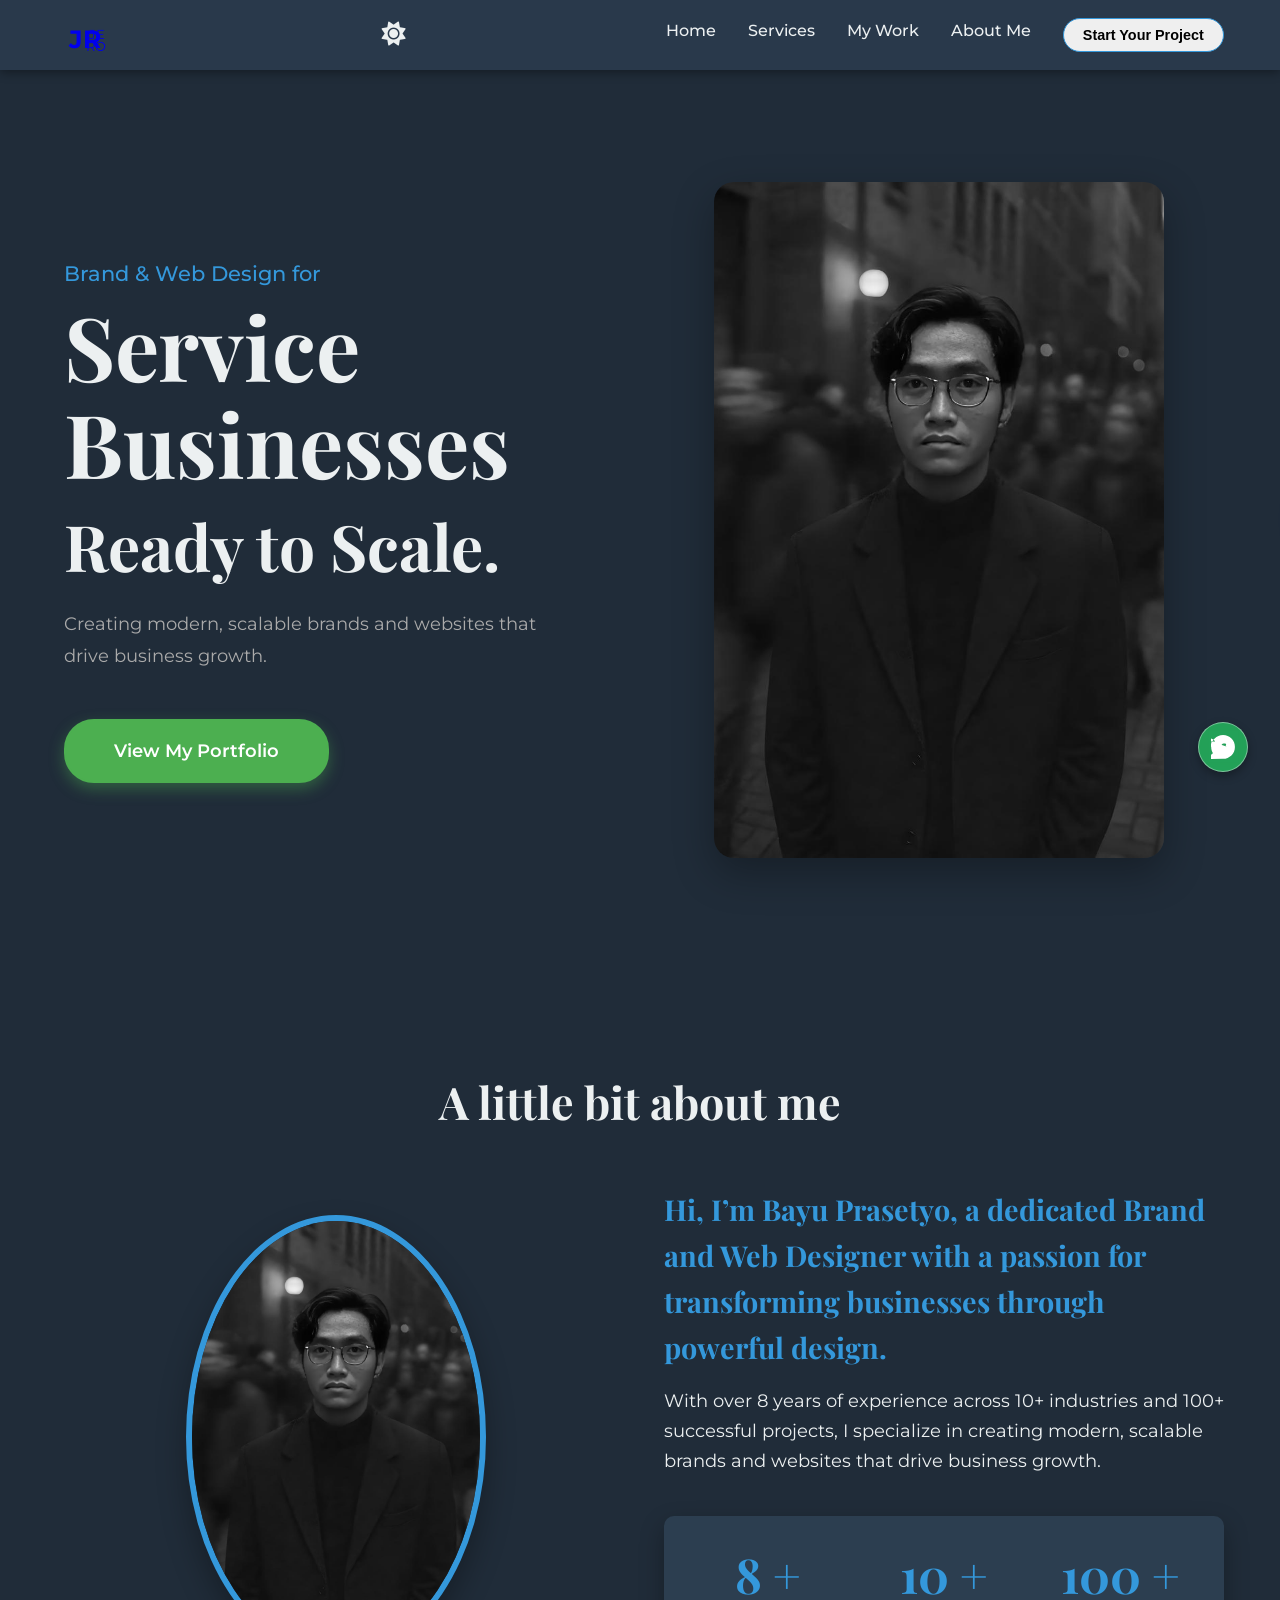
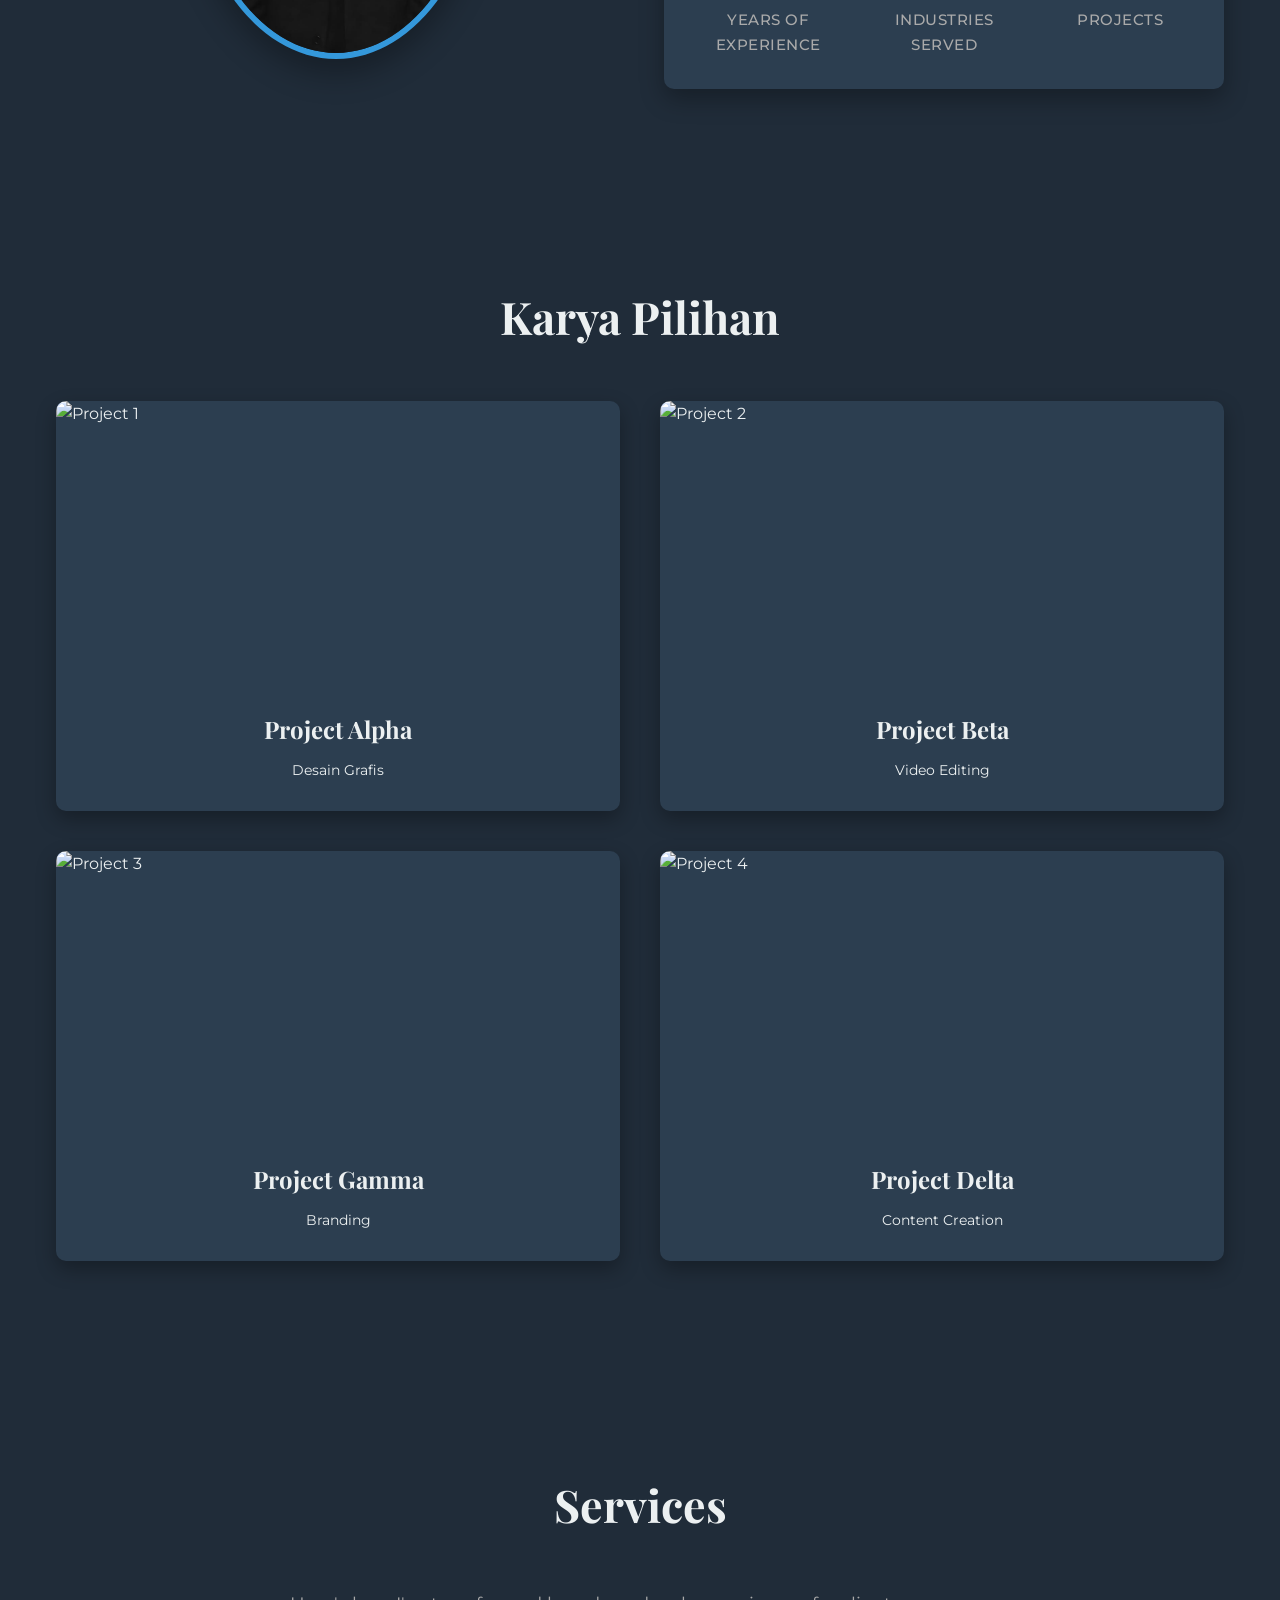
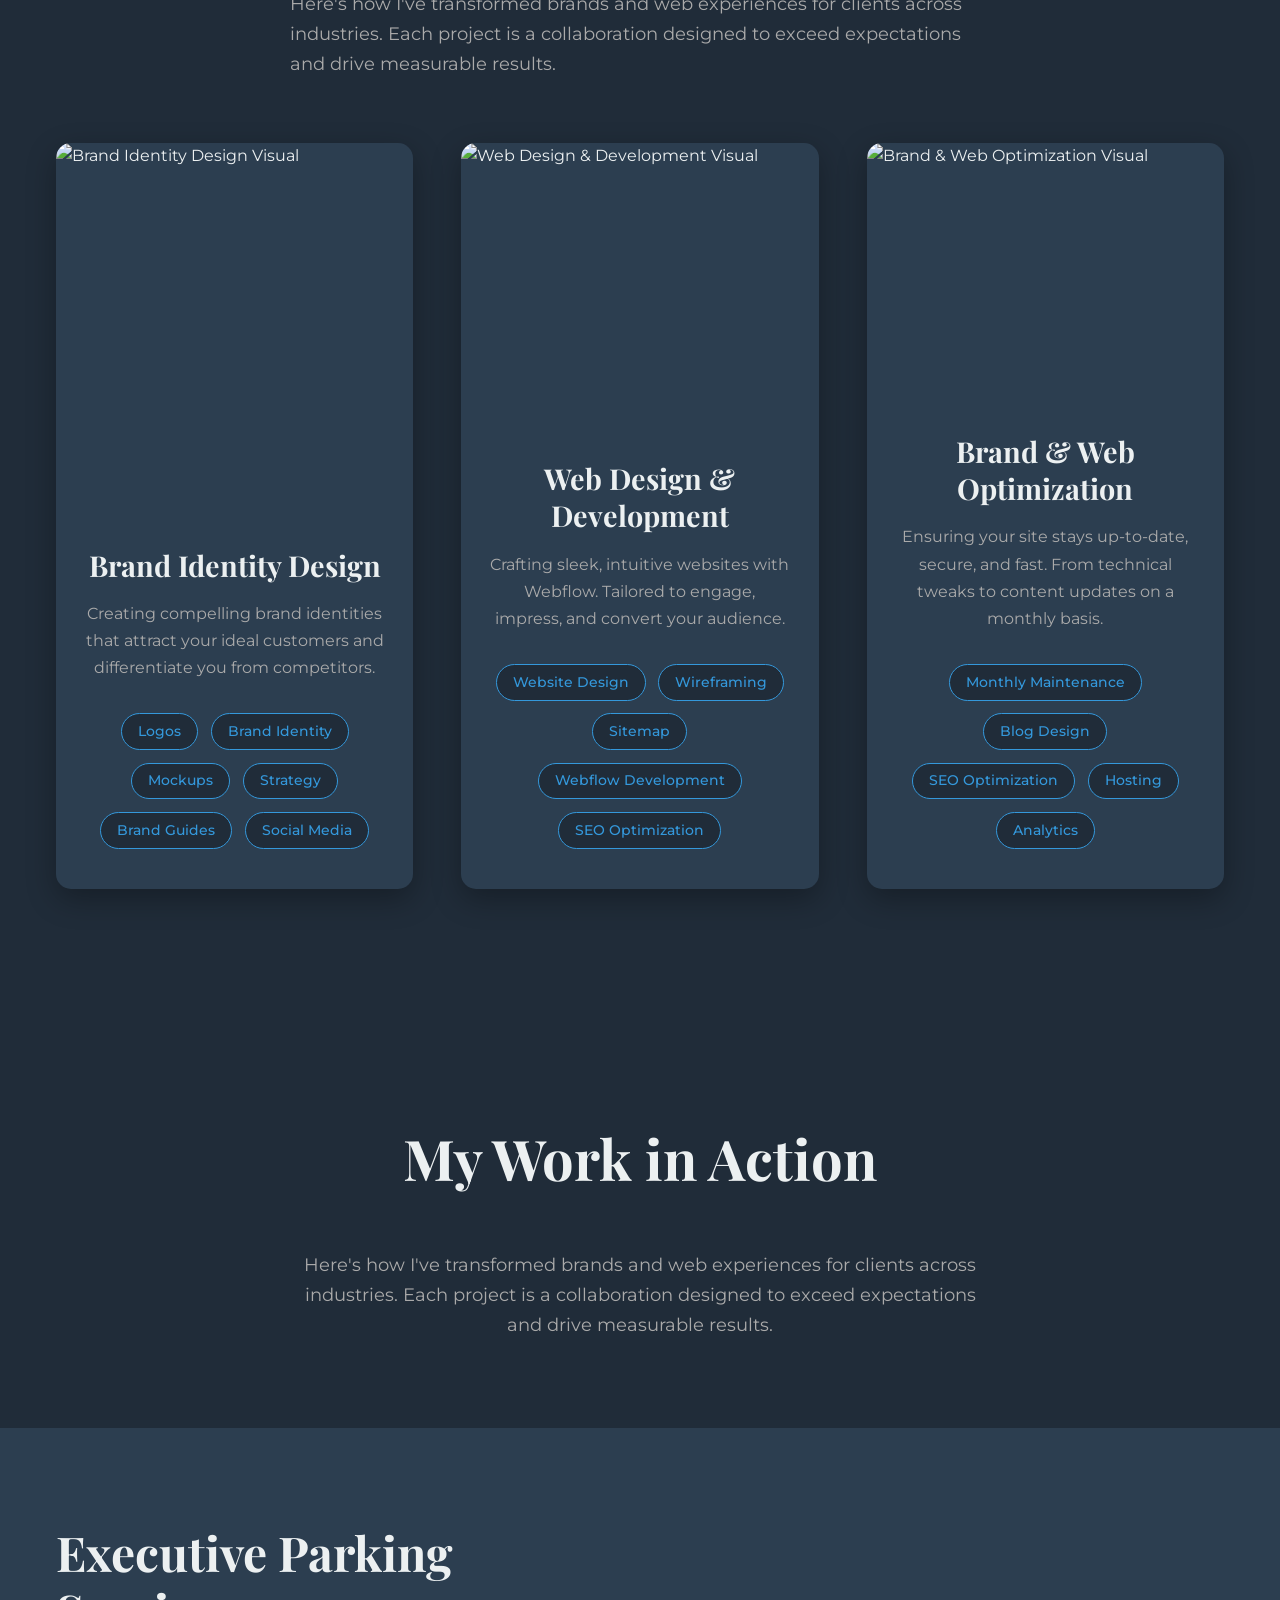
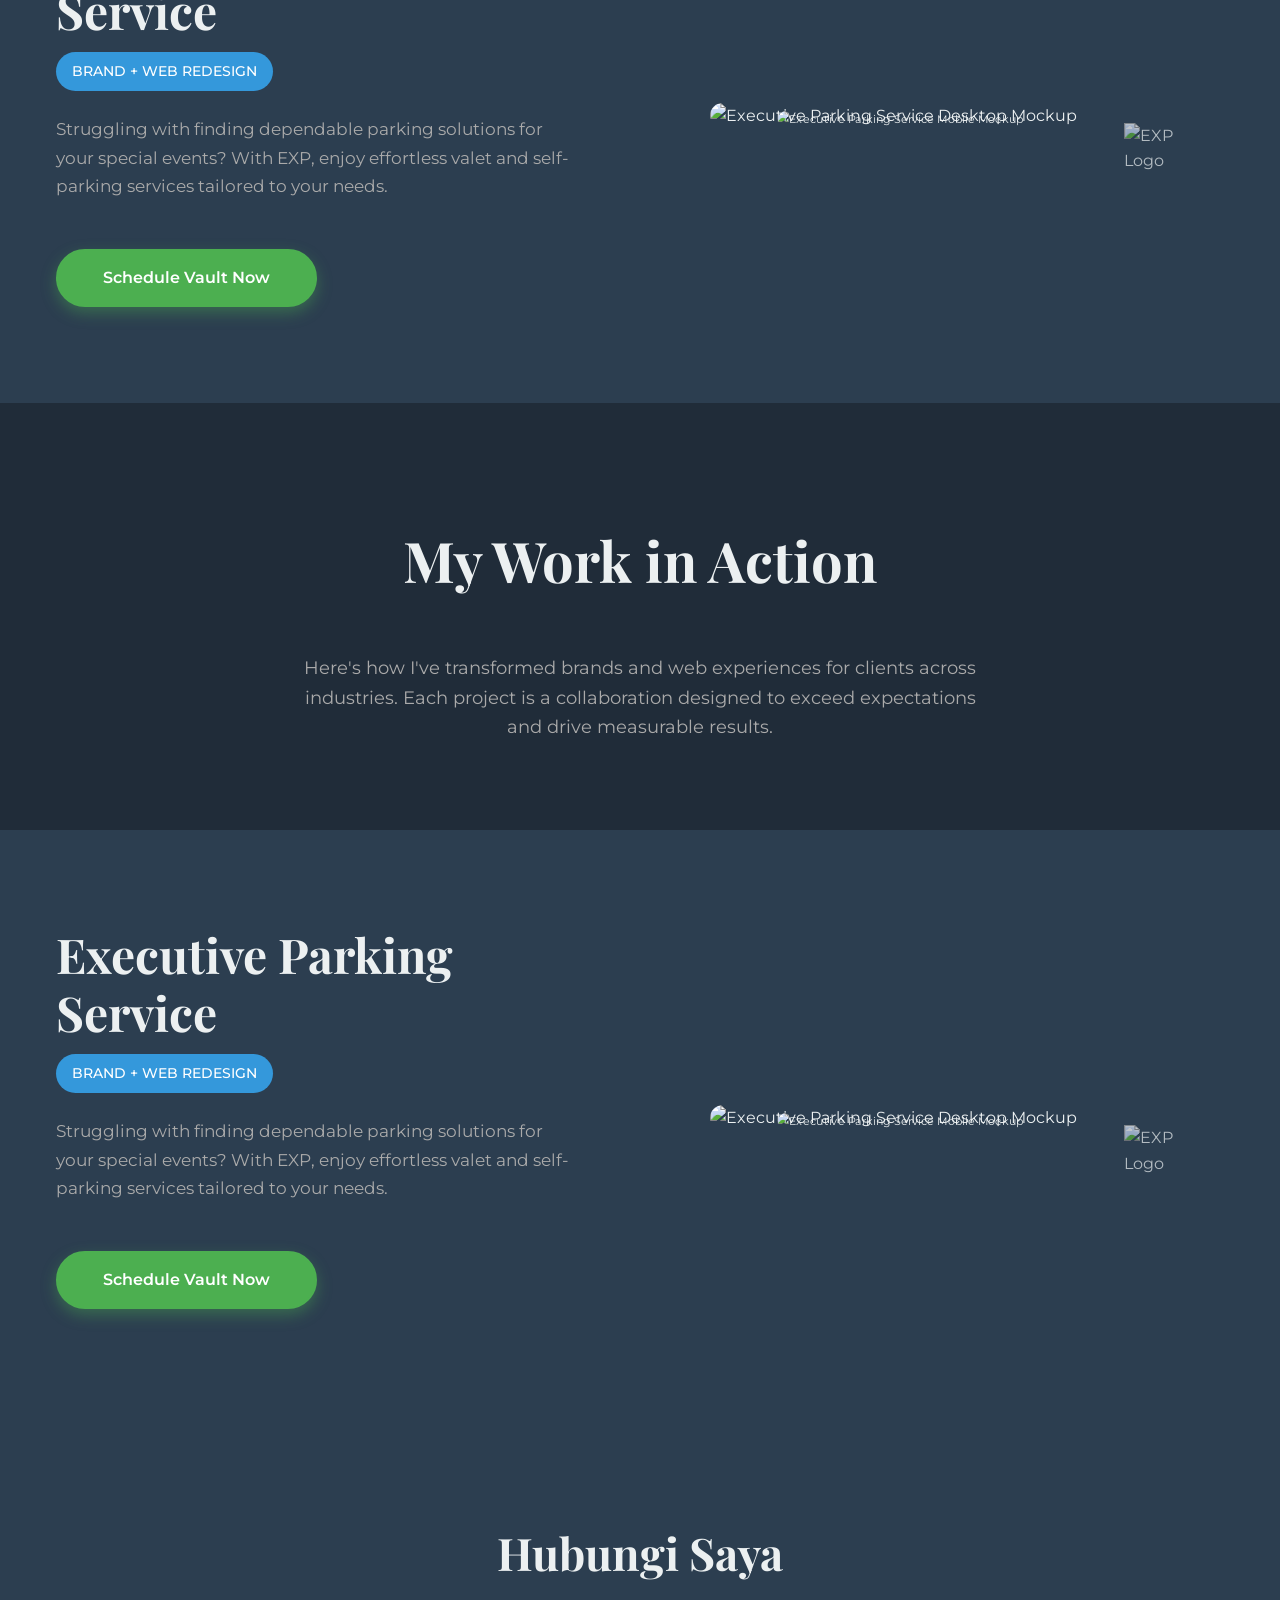
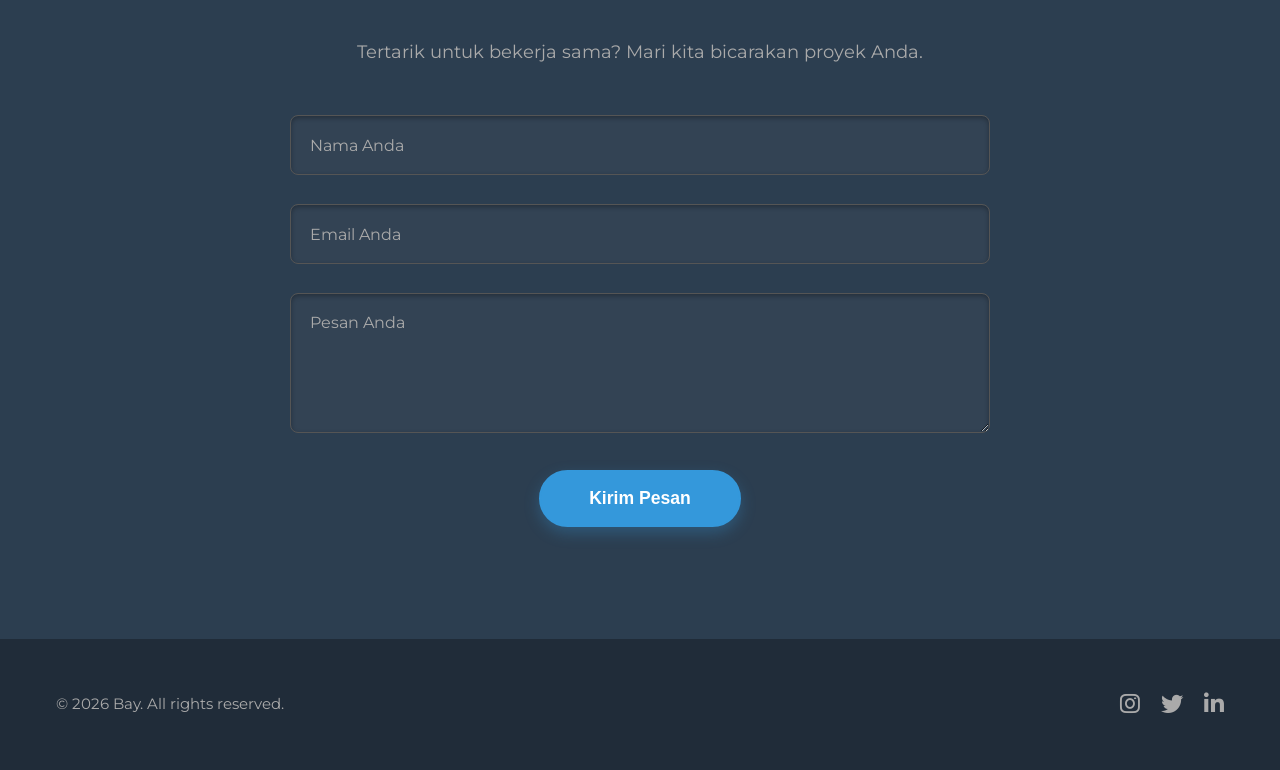
==== commit b7cc4917: "Add files via upload" ====
--- a/index.html
+++ b/index.html
@@ -16,7 +16,13 @@
             <!-- Logo -->
             <!-- Logo -->
             <a href="#hero" class="navbar-brand">
-                <img src="assets/new-logo.png" alt="Jerry Rodriguez Logo" class="navbar-logo-img">
+                <div class="logo-container">
+                    <svg viewBox="0 0 100 100" class="logo-svg">
+                        <text x="25" y="75" font-family="Montserrat, sans-serif" font-weight="700" font-size="50" fill="currentColor">JR</text>
+                        <text x="65" y="50" font-family="Montserrat, sans-serif" font-weight="400" font-size="25" fill="currentColor" dy="0.3em">JERRY</text>
+                        <text x="60" y="75" font-family="Montserrat, sans-serif" font-weight="400" font-size="25" fill="currentColor" dy="0.3em">RODRIGUEZ</text>
+                    </svg>
+                </div>
             </a>
 
             <!-- Navbar Toggler (untuk mobile) -->
--- a/style.css
+++ b/style.css
@@ -524,37 +524,36 @@
 .about-section {
     background-color: var(--bg-primary); /* Latar belakang gelap untuk bagian About */
     transition: background-color 0.3s ease;
-    padding: 6rem 0; /* Pastikan padding diaplikasikan */
+    padding: 6rem 0; /* Ensure padding is applied */
 }
 
 .about-grid {
     display: grid;
-    grid-template-columns: 1fr 1fr; /* Dua kolom untuk teks dan gambar */
+    grid-template-columns: 1fr 1fr;
     gap: 3rem;
     align-items: center;
-    text-align: left; /* Teks rata kiri */
-}
-
+    text-align: left; /* Text alignment to the left */
+}
 .about-image {
-    text-align: center; /* Pusatkan gambar dalam kolomnya */
-}
-
-.about-image img.profile-picture { /* Menggunakan kelas yang sudah ada */
+    text-align: center; /* Center the image within its column */
+}
+
+/* Specific styling for the profile picture in the About section */
+.about-image .profile-picture { /* Made selector more specific */
     width: 100%;
-    max-width: 300px; /* Sesuaikan ukuran gambar profil agar pas dan terlihat bagus */
-    height: auto;
-    border-radius: 50%; /* Membuat gambar lingkaran */
-    display: block;
-    margin: 0 auto; /* Pusatkan gambar dalam elemen `.about-image` */
-    box-shadow: 0 15px 30px var(--shadow-color); /* Bayangan lebih menonjol */
-    border: 6px solid var(--accent-blue); /* Border untuk memisahkan dari latar */
-}
-
+    max-width: 300px; /* Limit image size */
+    height: auto; /* Maintain aspect ratio */
+    border-radius: 50%; /* Make image circular */
+    display: block; /* Ensure it behaves as a block element */
+    margin: 0 auto; /* Center image within the about-image container */
+    box-shadow: 0 15px 30px var(--shadow-color); /* More prominent shadow */
+    border: 6px solid var(--accent-blue); /* Border to make it pop */
+}
 .about-text h3 {
     font-family: var(--font-secondary);
-    font-size: 2rem; /* Ukuran font yang lebih besar untuk judul */
+    font-size: 2rem; /* Larger font size for heading */
     margin-bottom: 1.5rem;
-    color: var(--text-main); /* Gunakan warna teks utama */
+    color: var(--text-main);
 }
 
 .about-text p {
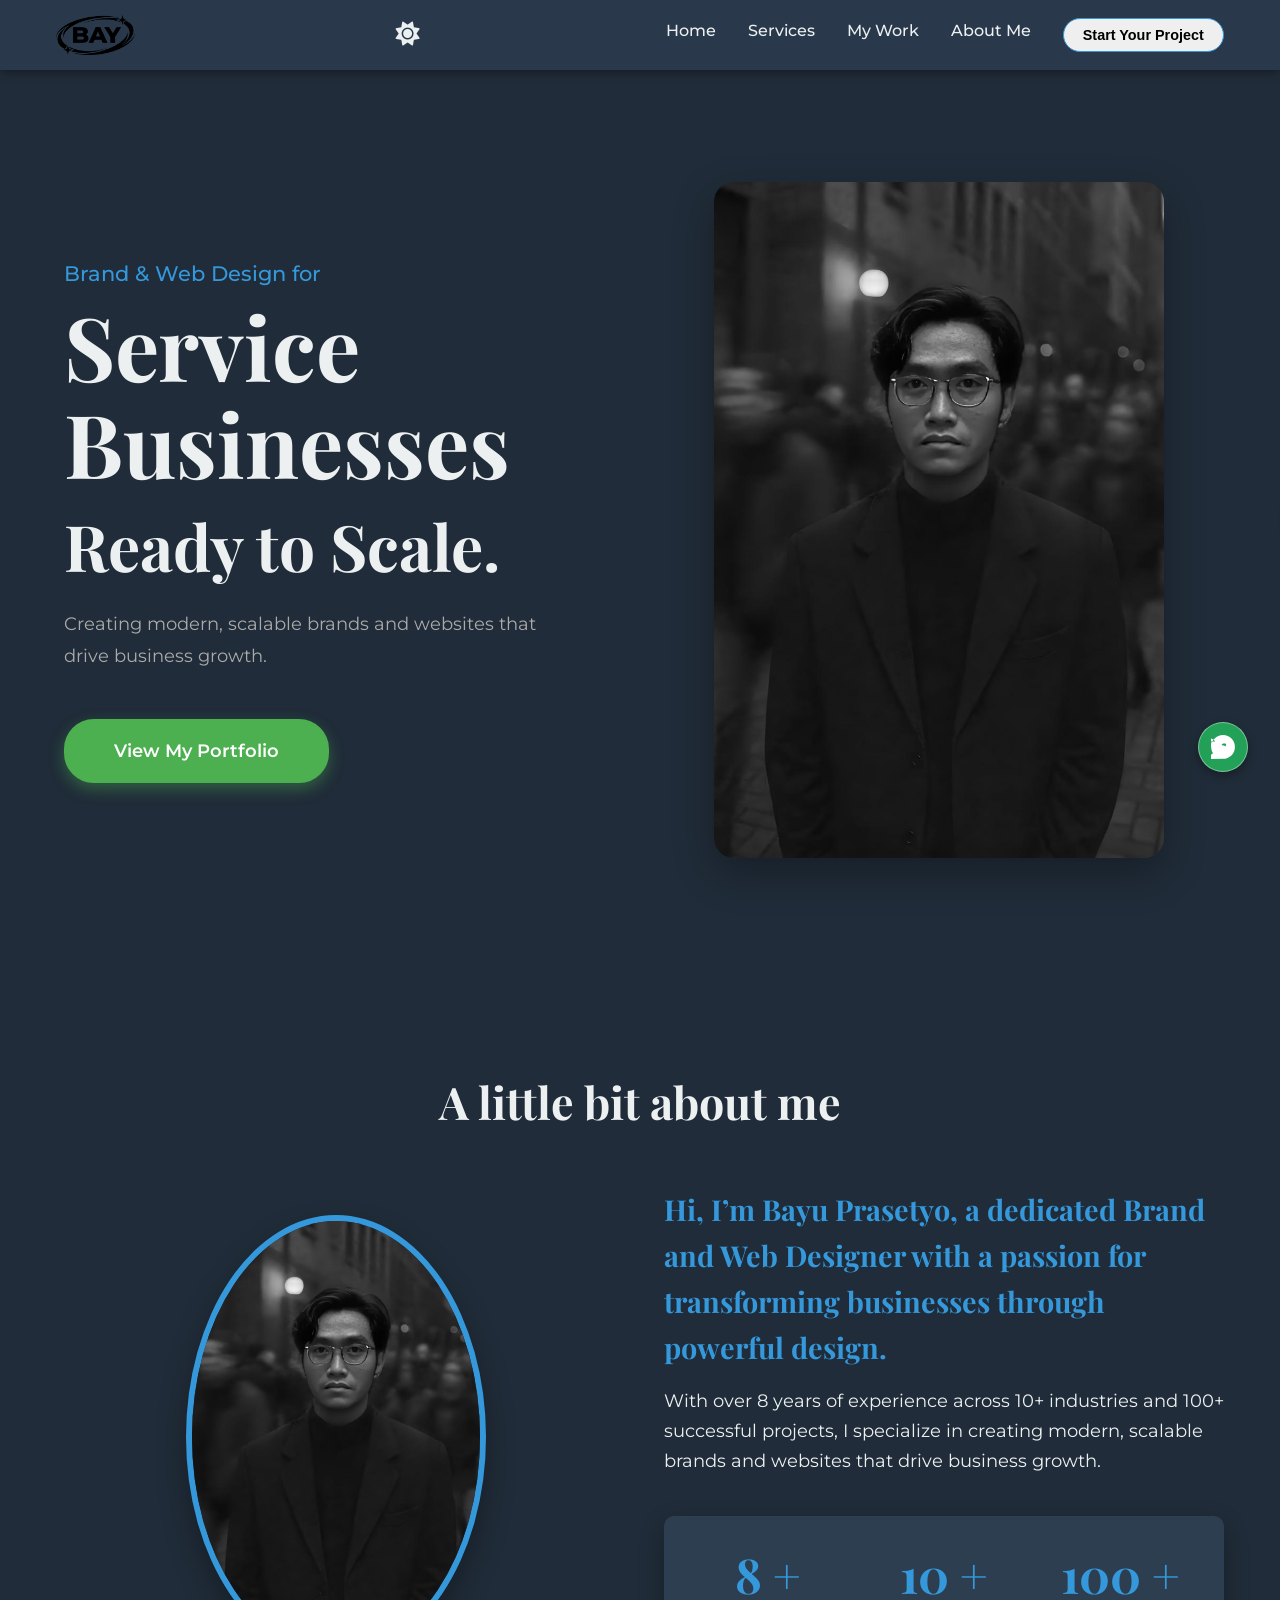
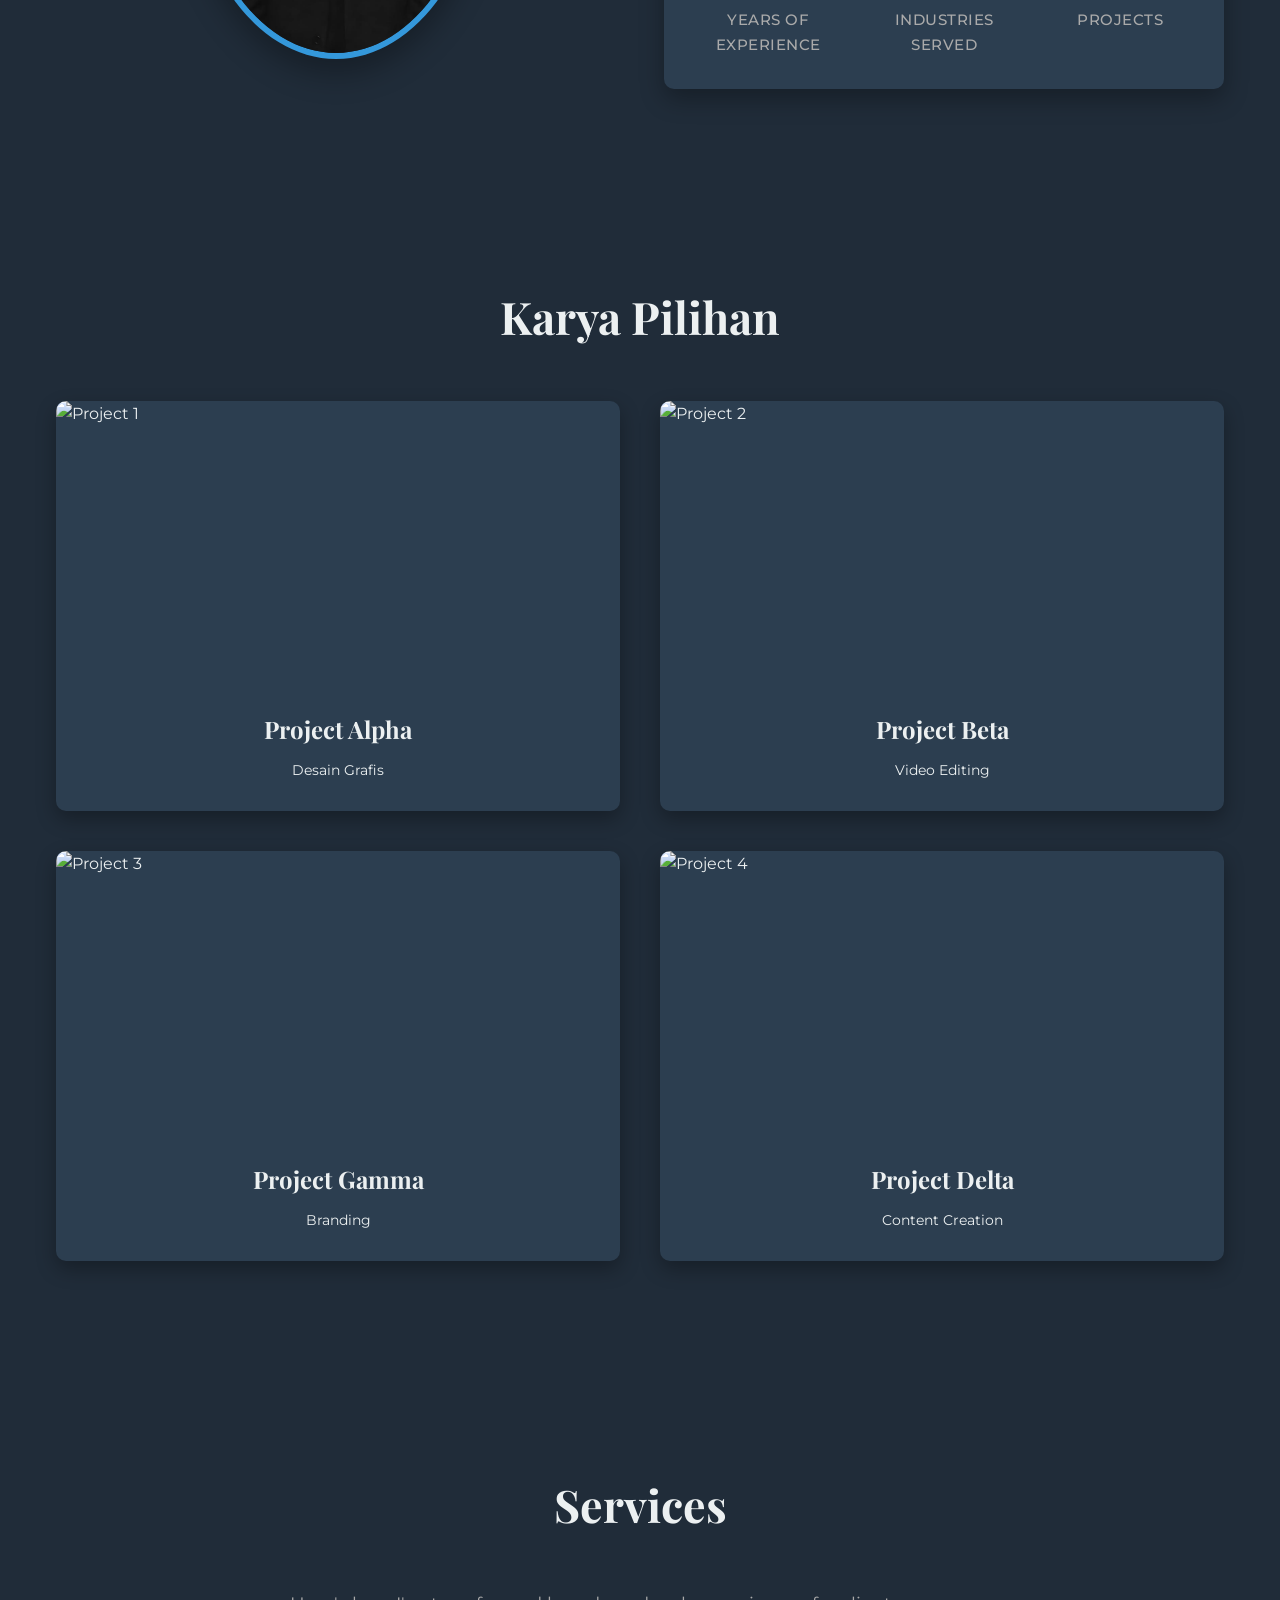
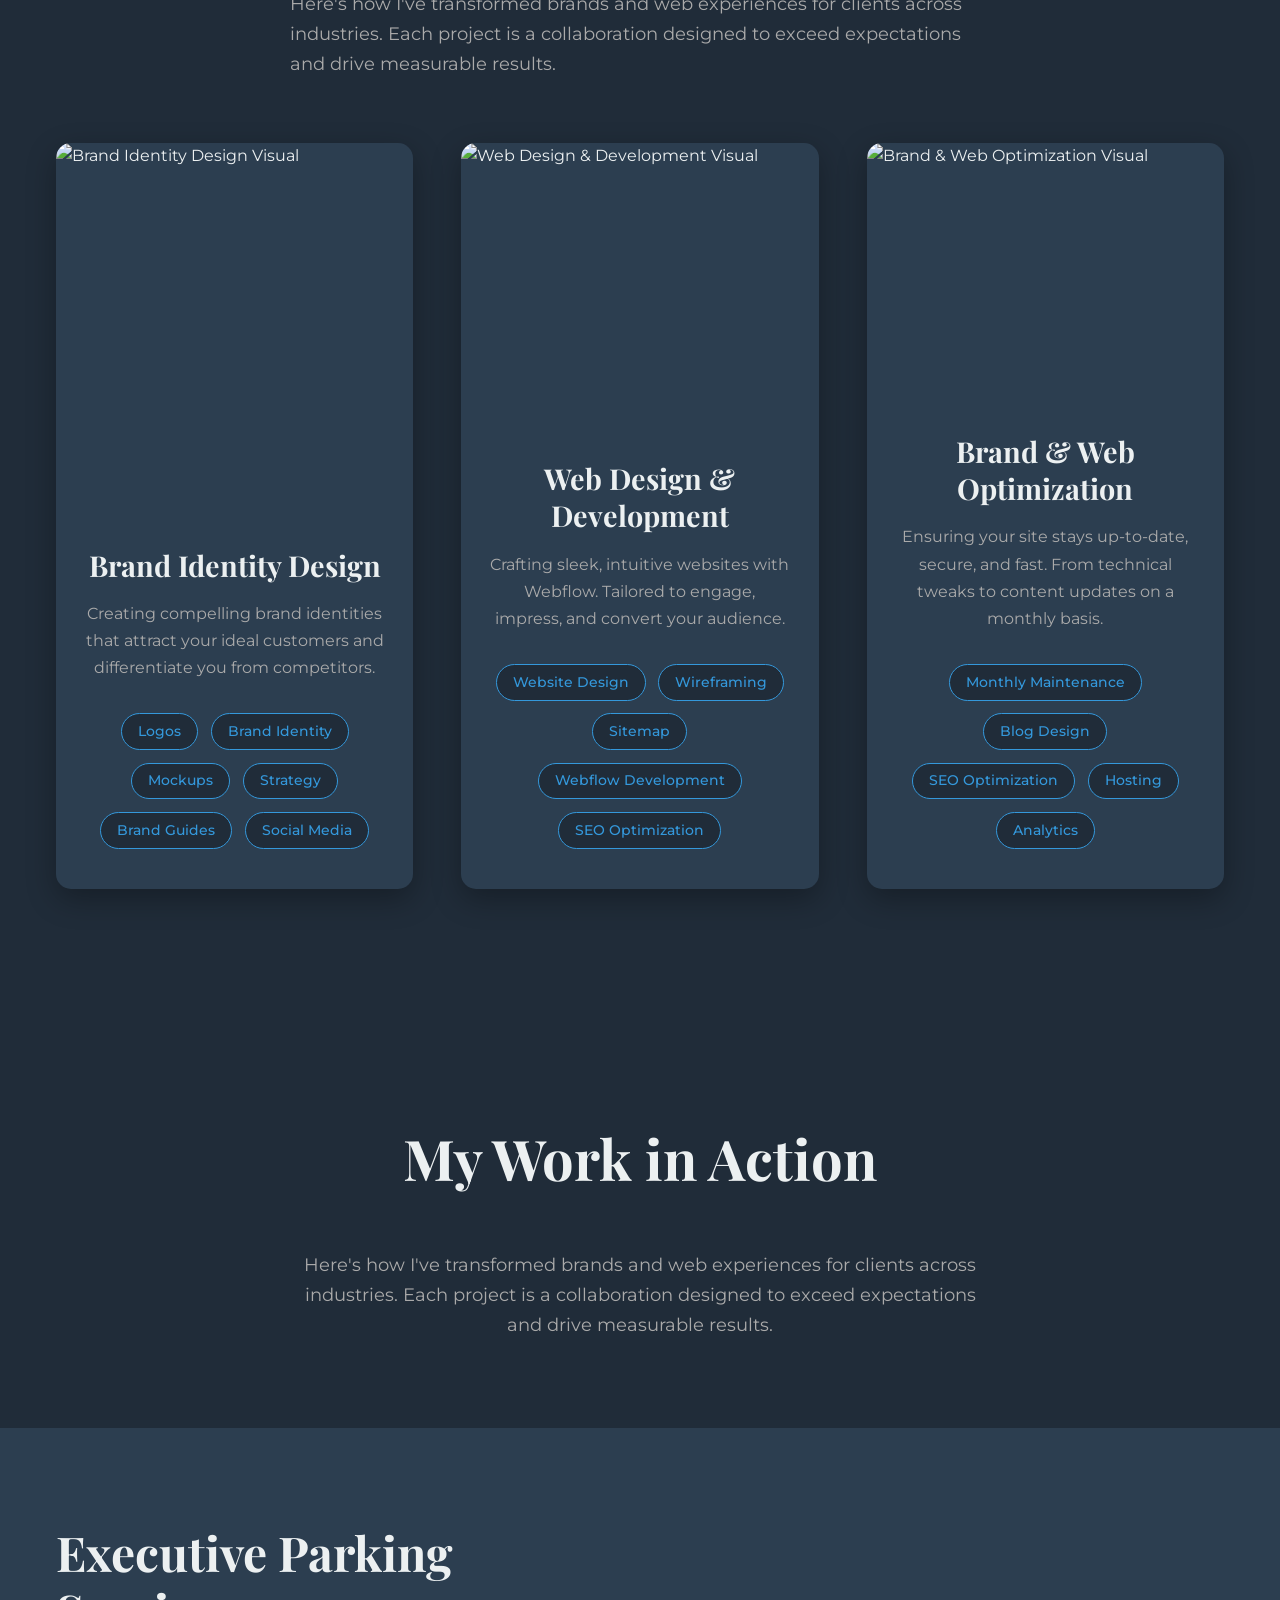
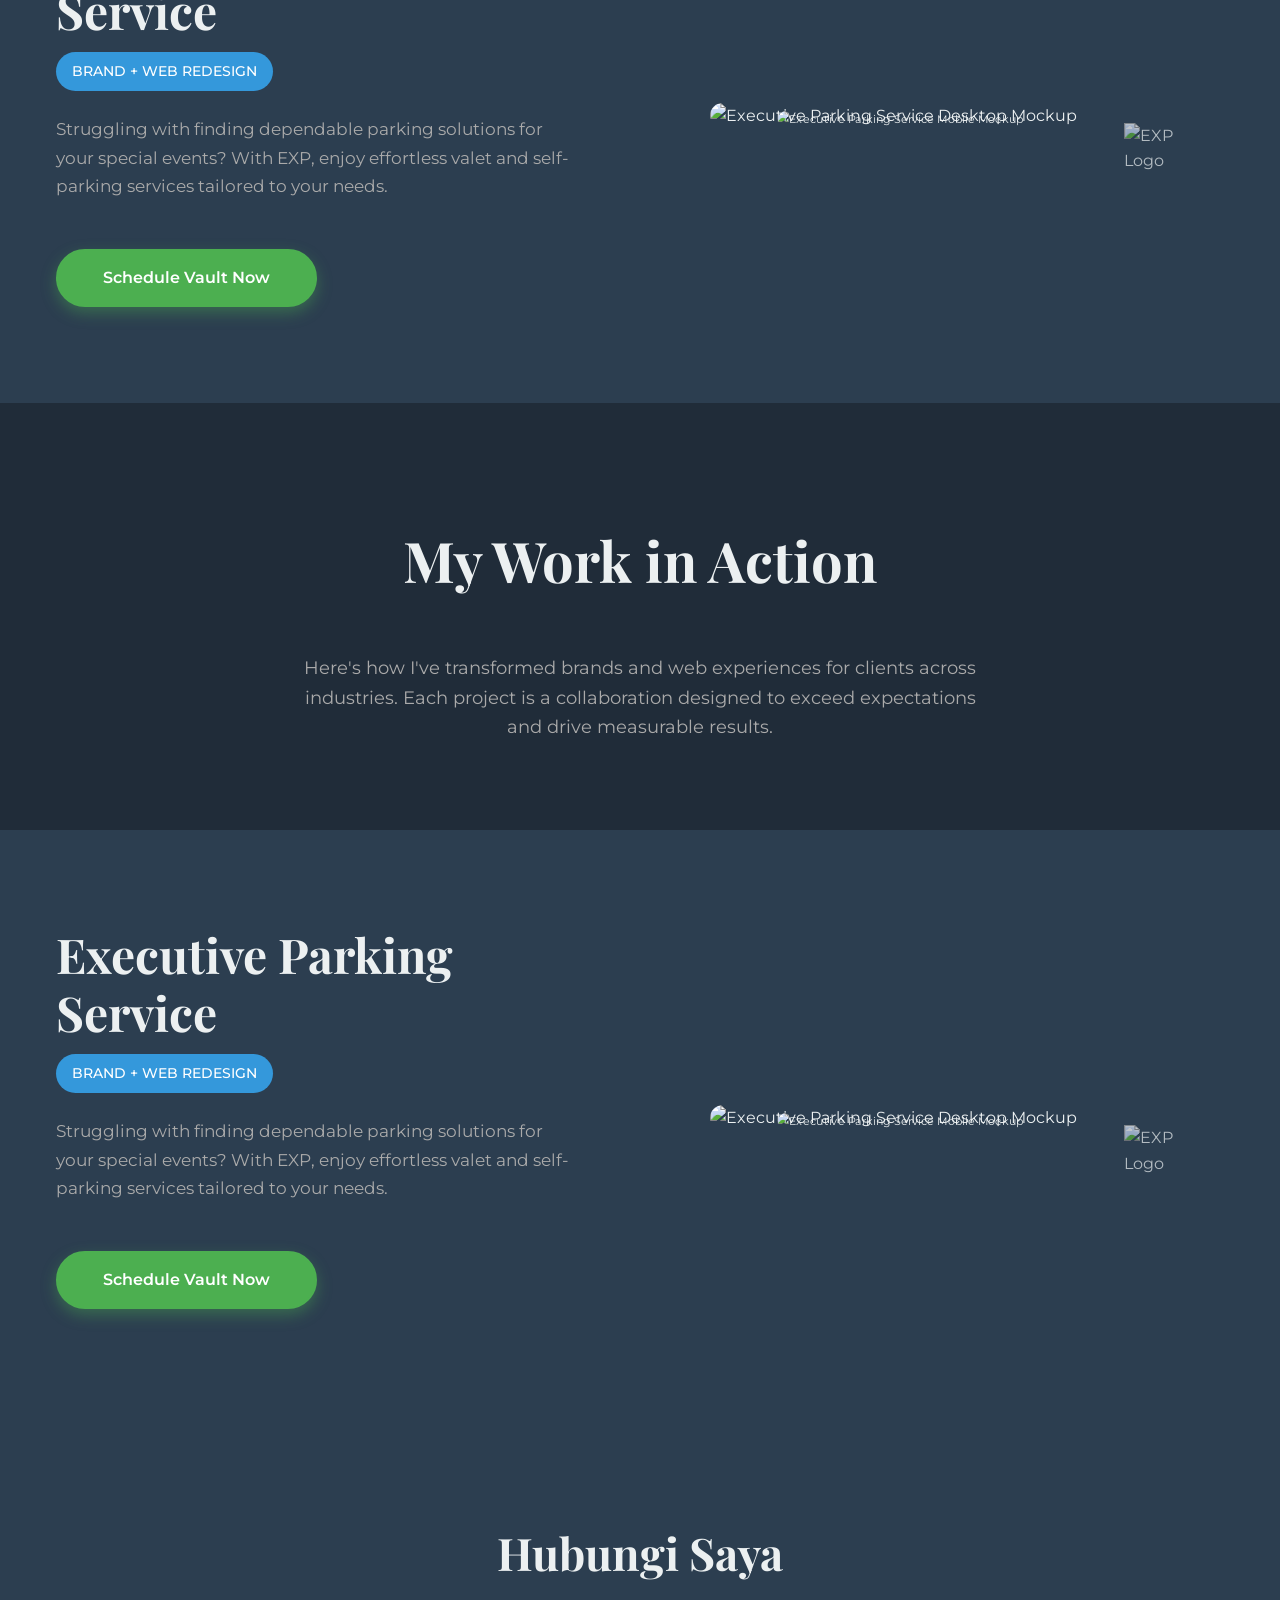
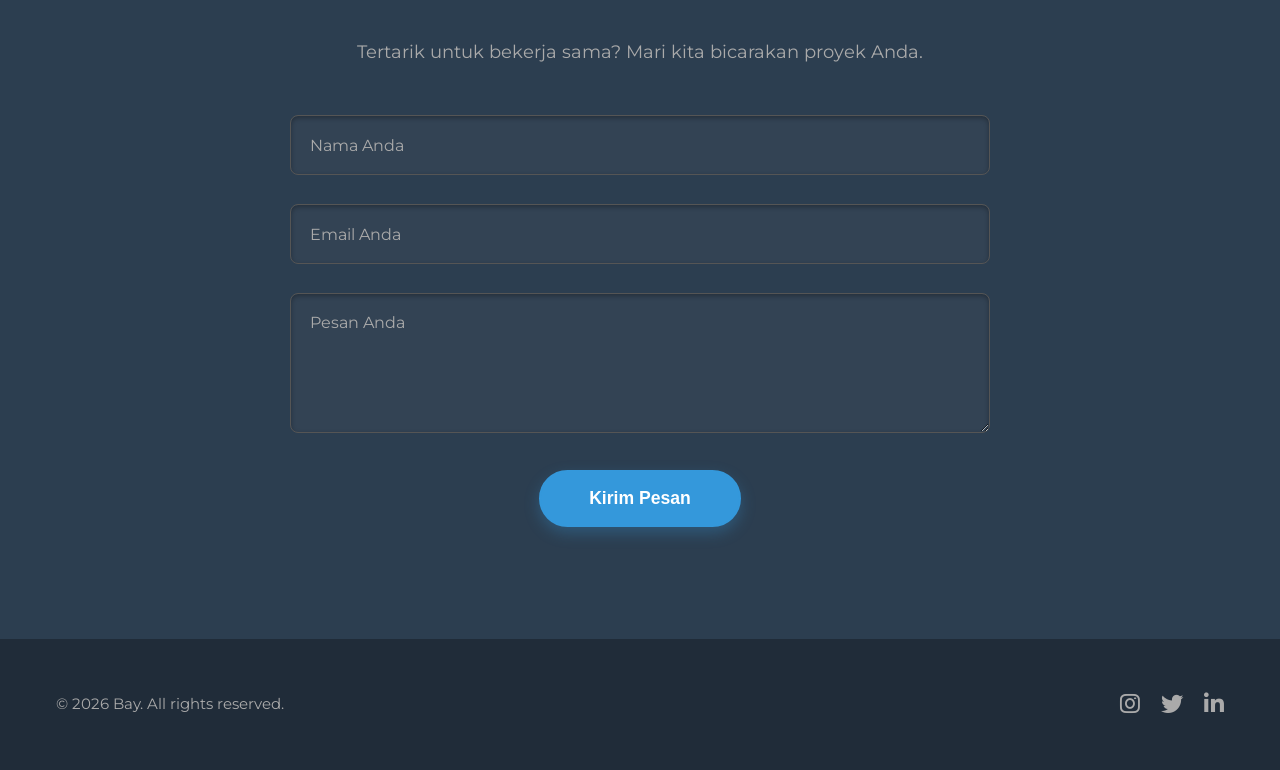
==== commit 3c8f9592: "Add files via upload" ====
--- a/index.html
+++ b/index.html
@@ -16,13 +16,7 @@
             <!-- Logo -->
             <!-- Logo -->
             <a href="#hero" class="navbar-brand">
-                <div class="logo-container">
-                    <svg viewBox="0 0 100 100" class="logo-svg">
-                        <text x="25" y="75" font-family="Montserrat, sans-serif" font-weight="700" font-size="50" fill="currentColor">JR</text>
-                        <text x="65" y="50" font-family="Montserrat, sans-serif" font-weight="400" font-size="25" fill="currentColor" dy="0.3em">JERRY</text>
-                        <text x="60" y="75" font-family="Montserrat, sans-serif" font-weight="400" font-size="25" fill="currentColor" dy="0.3em">RODRIGUEZ</text>
-                    </svg>
-                </div>
+                <img src="assets/new-logo.png" alt="Jerry Rodriguez Logo" class="navbar-logo-img">
             </a>
 
             <!-- Navbar Toggler (untuk mobile) -->
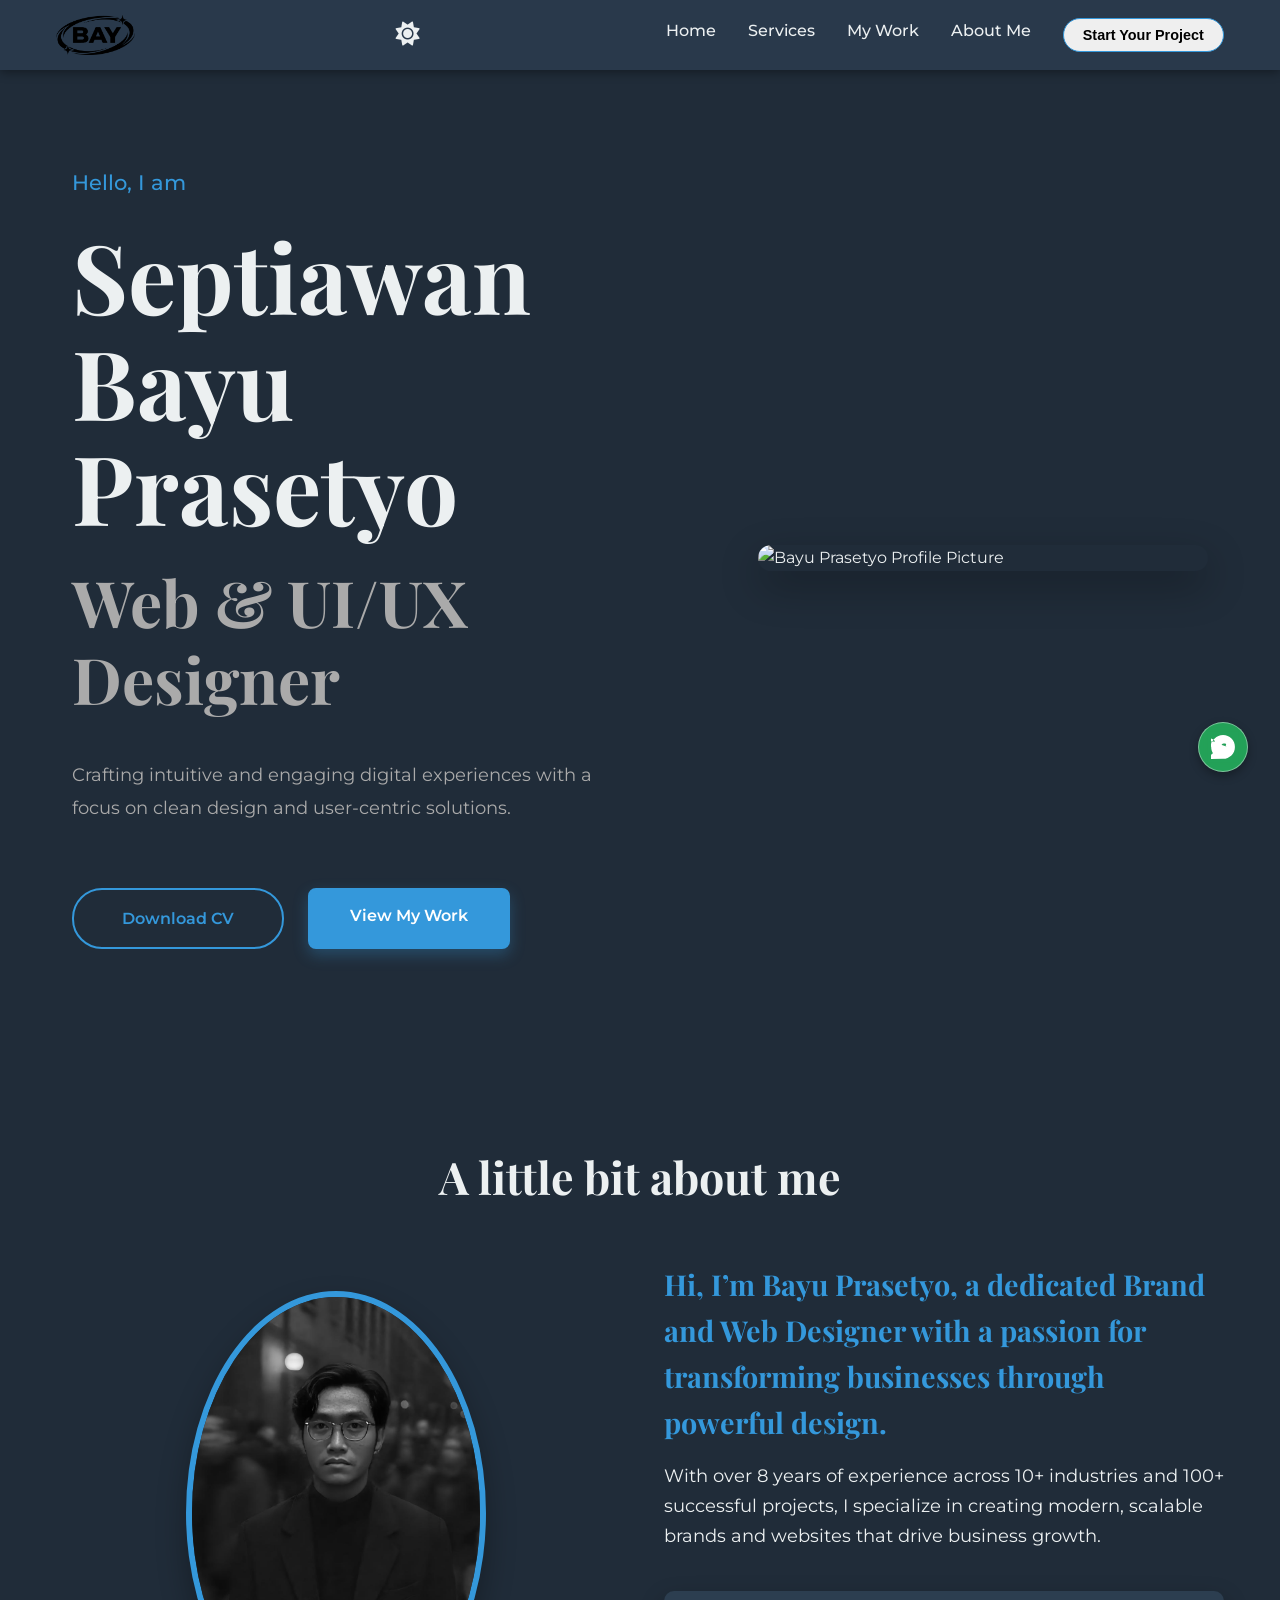
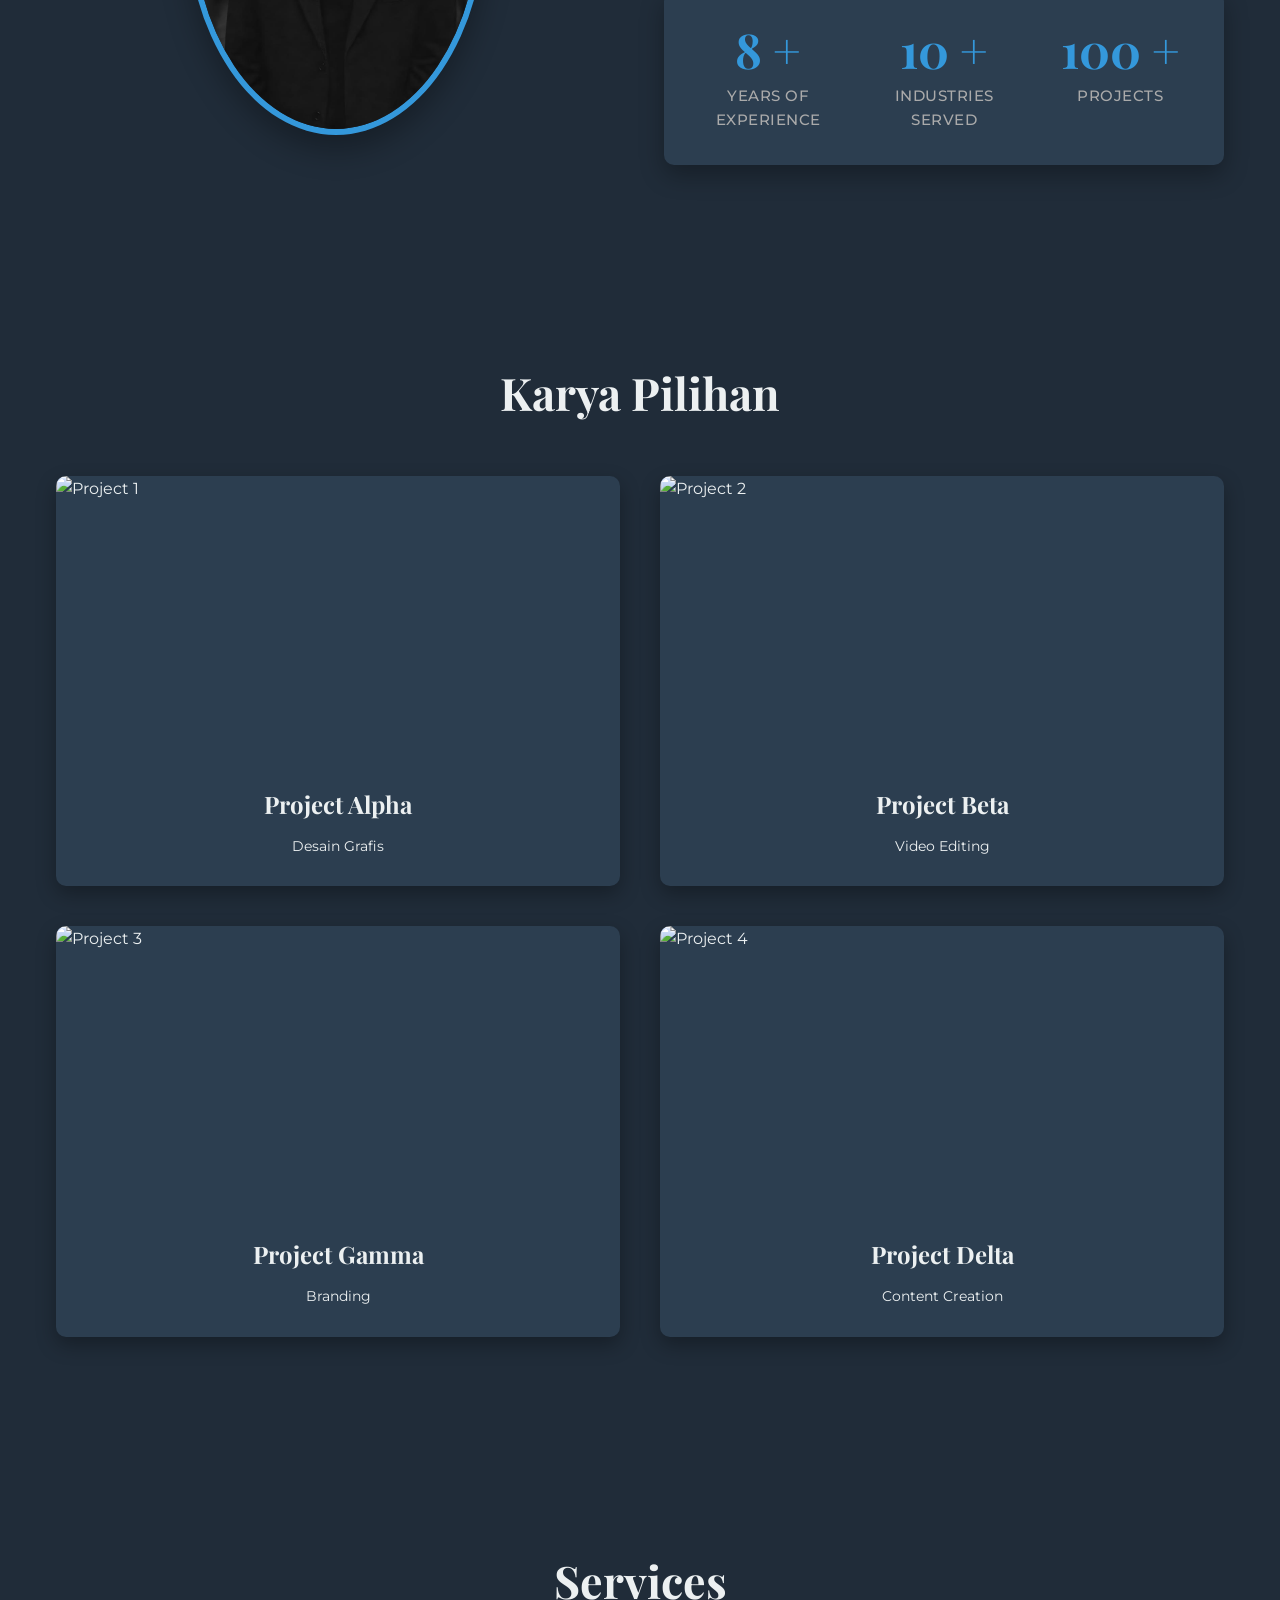
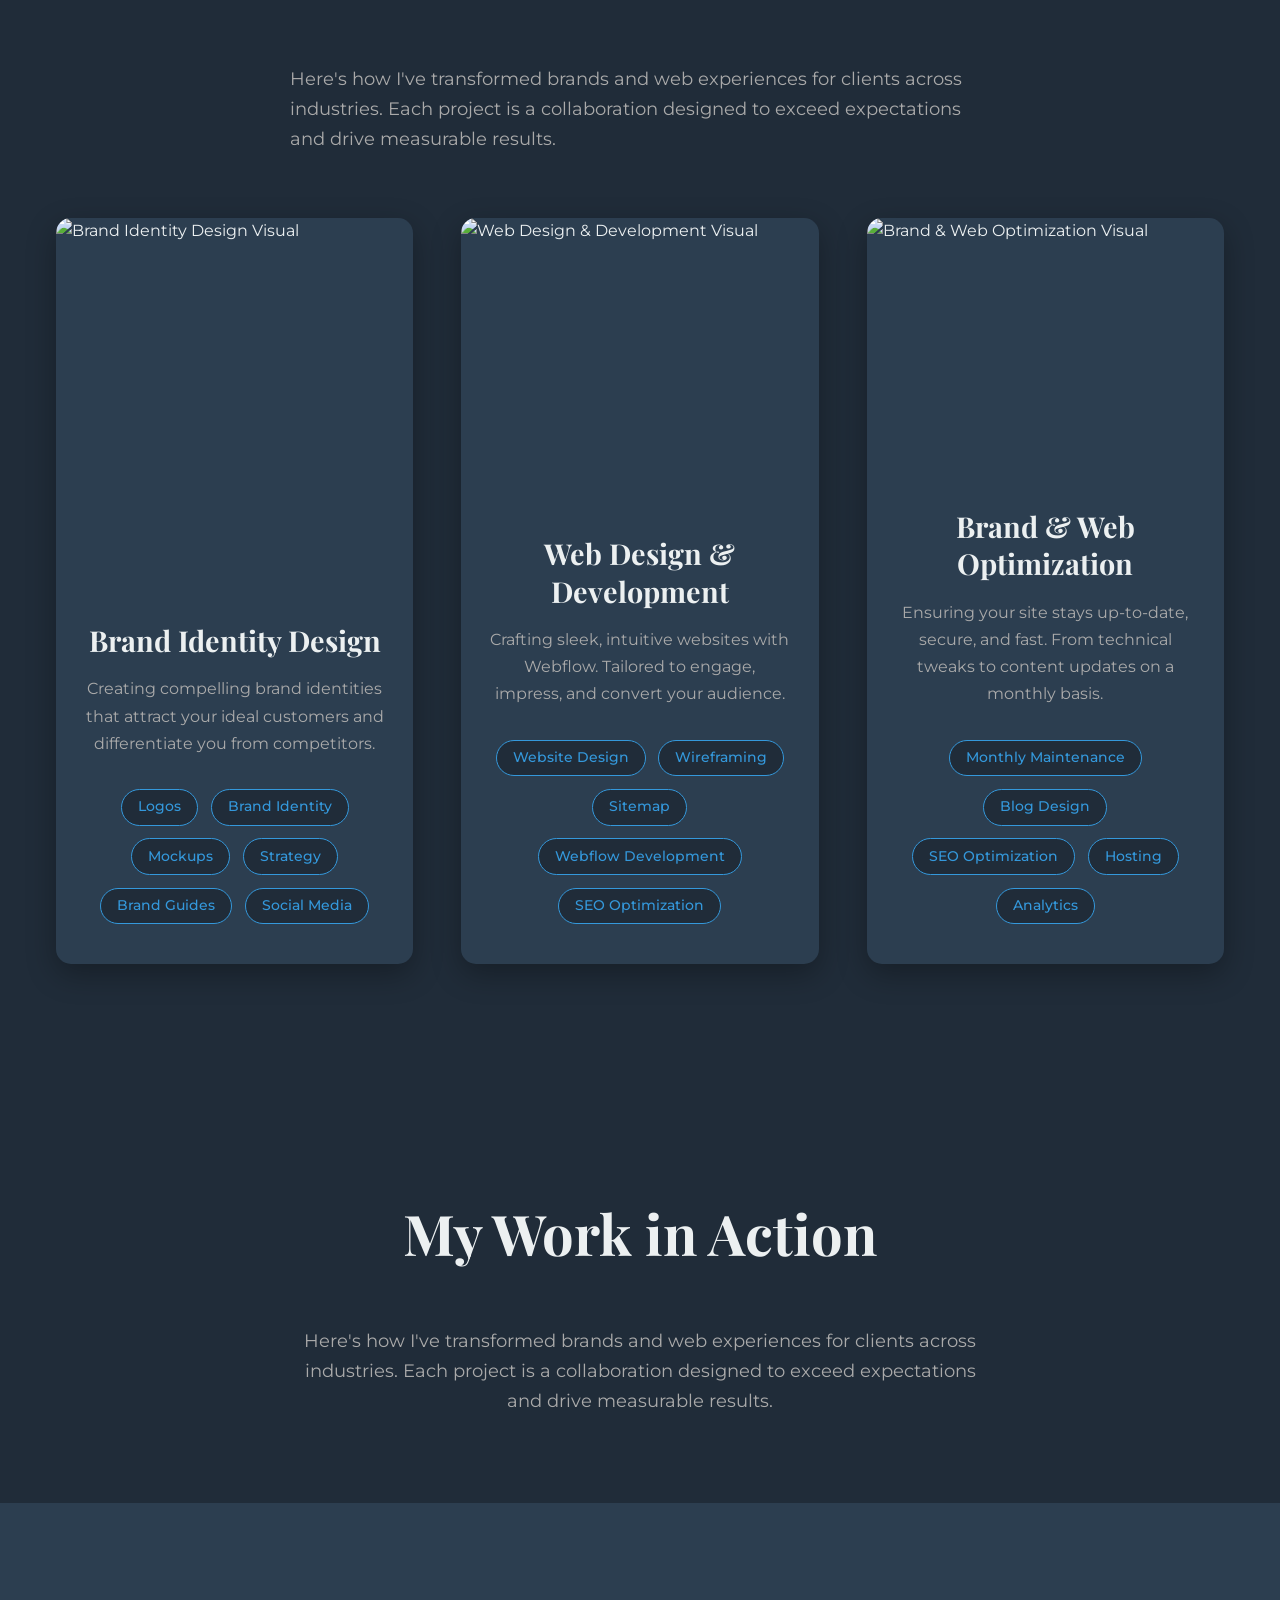
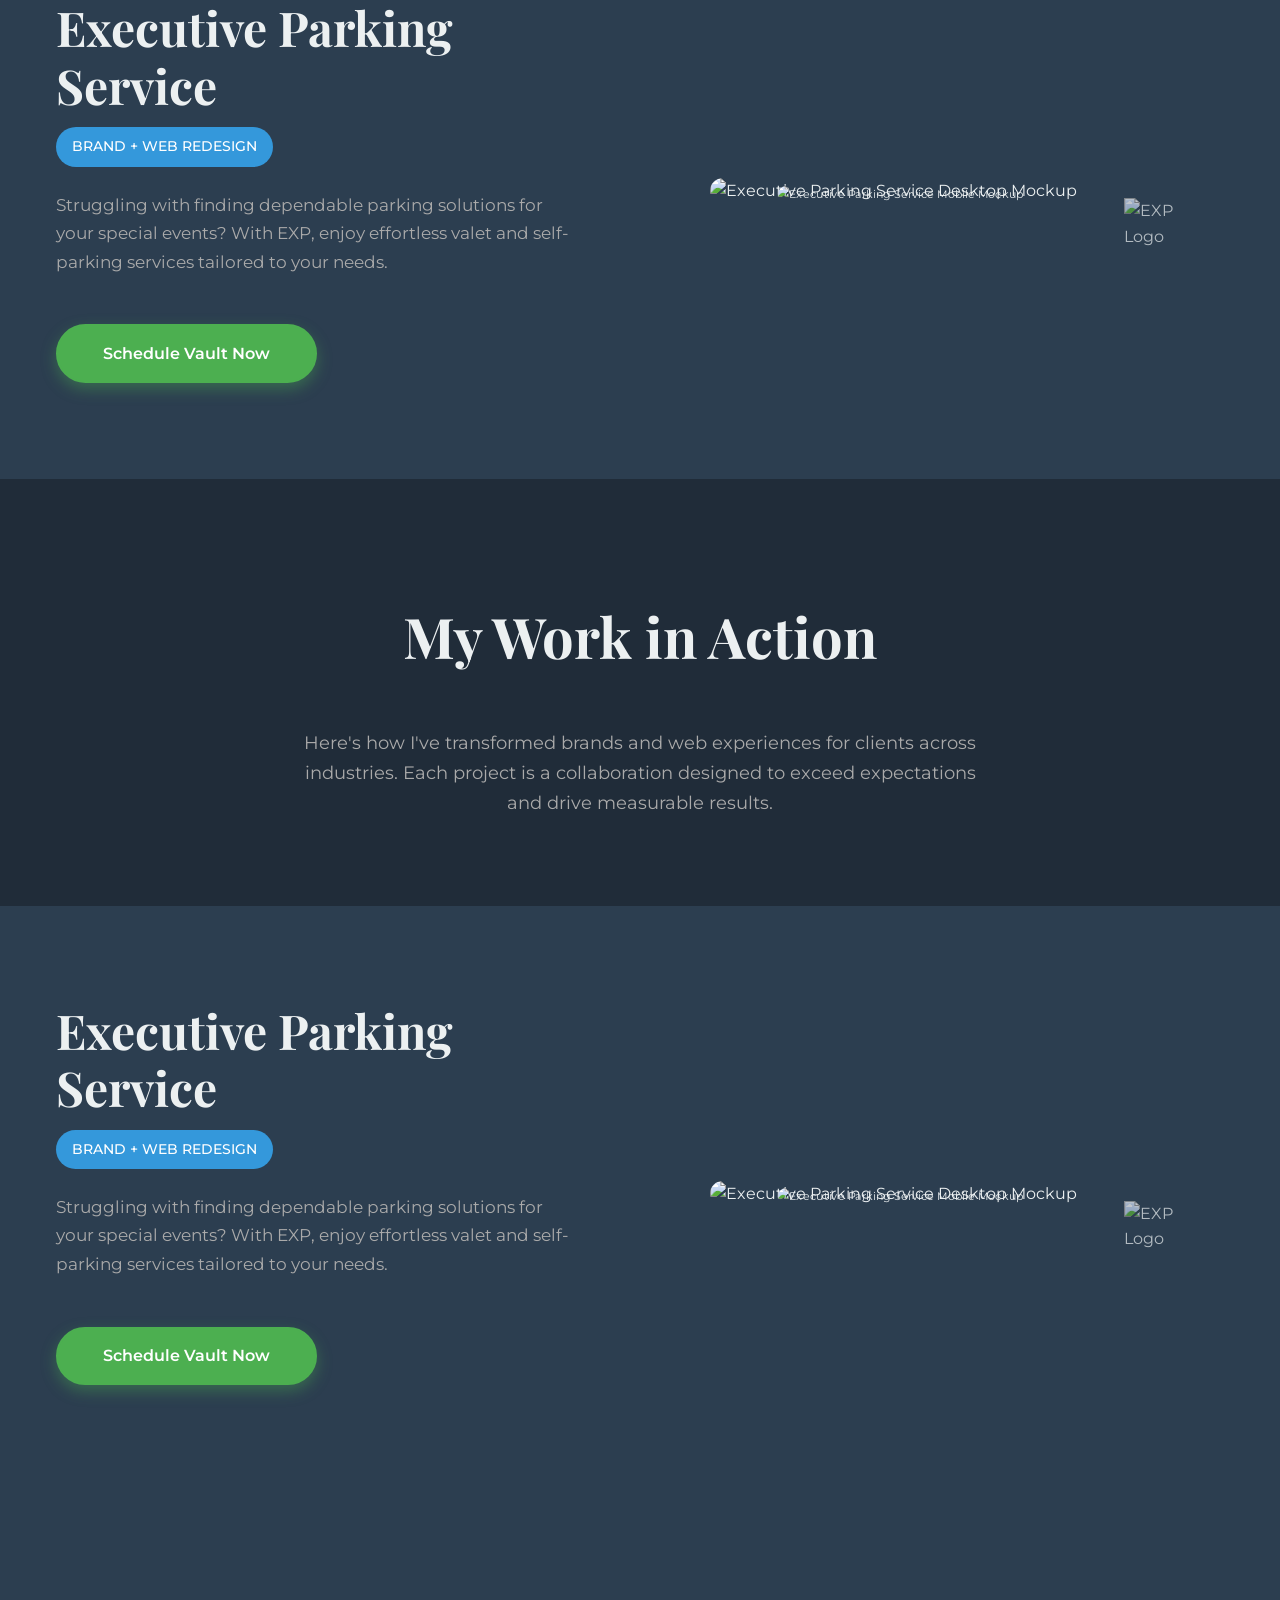
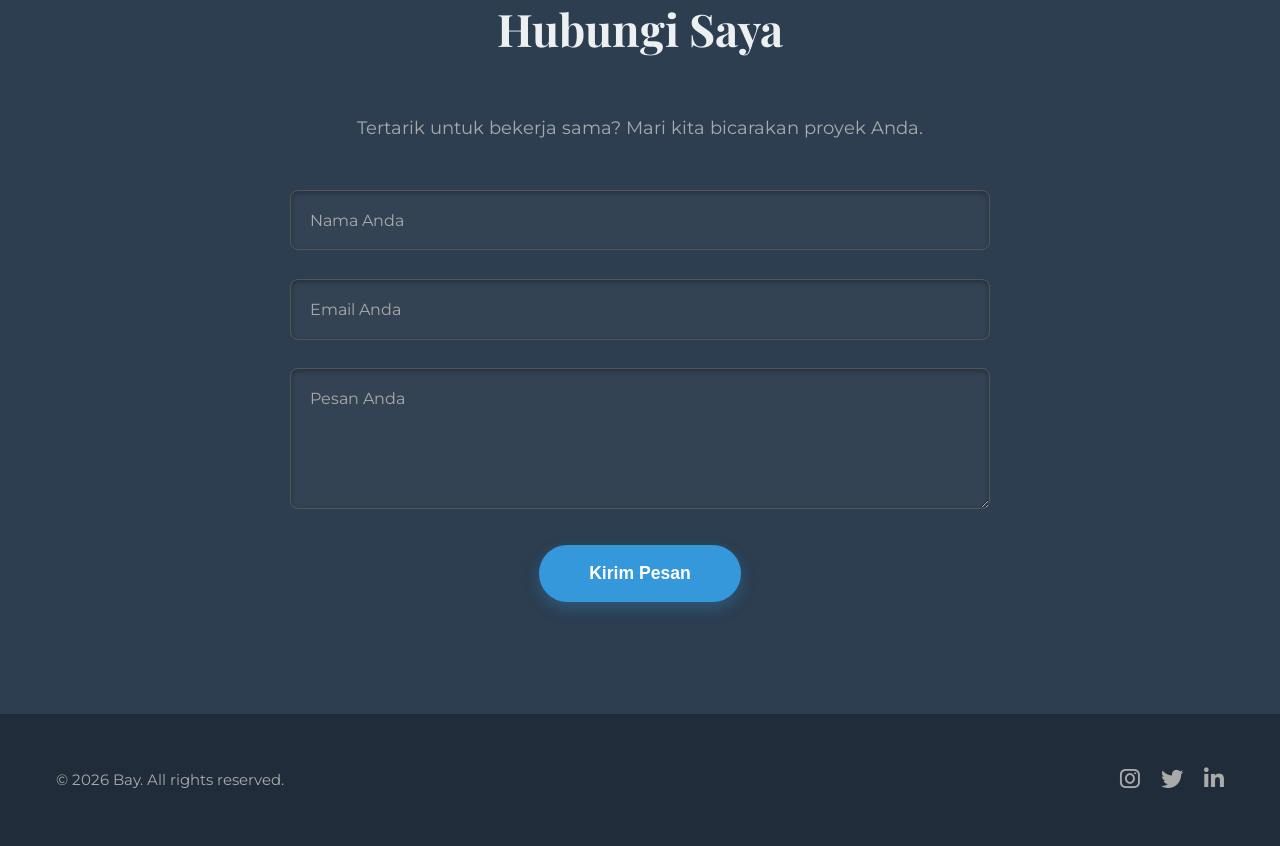
==== commit ef135dbe: "Add files via upload" ====
--- a/index.html
+++ b/index.html
@@ -44,32 +44,24 @@
         </div>
     </nav>
 
-     <!-- Hero Section -->
+       <!-- Hero Section -->
     <header id="hero" class="hero-section">
-        <div class="hero-content-wrapper">
-            <div class="hero-text-column">
-                <p class="hero-prefix-title">Brand & Web Design for</p>
-                <h1 class="hero-main-title">Service Businesses</h1>
-                <h2 class="hero-subheading">Ready to Scale.</h2>
-                <p class="hero-description">Creating modern, scalable brands and websites that drive business growth.</p>
+        <div class="hero-wrapper">
+            <div class="hero-content">
+                <p class="hero-subtitle">Hello, I am</p>
+                <h1 class="hero-title">Septiawan Bayu Prasetyo</h1>
+                <h2 class="hero-tagline">Web & UI/UX Designer</h2>
+                <p class="hero-description">Crafting intuitive and engaging digital experiences with a focus on clean design and user-centric solutions.</p>
                 <div class="hero-cta-buttons">
-                    <a href="#portfolio" class="btn btn-primary-green">View My Portfolio</a>
-                </div>
-            </div>
-            <div class="hero-image-column">
-                <div class="profile-image-container">
-                    <img src="assets/profile_picture.jpeg" alt="Jerry Rodriguez Profile Picture" class="profile-picture-hero">
-                </div>
-                <div class="circular-text-graphic">
-                    <span>BRAND DESIGNER</span> - SEPTIAWAN BAYU PRASETYO
-                </div>
-            </div>
-        </div>        
-                 </div>
-                </div>
-            </div>
-        </div>
-    </section>
+                    <a href="./assets/cv/Septiawan_Bayu_Prasetyo_CV.pdf" download class="btn btn-ghost">Download CV</a>
+                    <a href="#portfolio" class="btn btn-primary">View My Work</a>
+                </div>
+            </div>
+            <div class="hero-image-container">
+                <!-- Sisipkan placeholder untuk gambar profil Anda di sini -->
+                <img src="assets/profile-hero.jpg" alt="Bayu Prasetyo Profile Picture" class="hero-profile-pic">
+            </div>
+        </div>
     </header>
     <!-- About Section -->
     <section id="about" class="about-section section-padding">
--- a/style.css
+++ b/style.css
@@ -311,61 +311,54 @@
 
 /* --- Hero Section Styling --- */
 .hero-section {
-    background-color: var(--bg-primary); /* Default background dark */
-    min-height: 100vh; /* Tinggi penuh layar */
-    display: flex;
-    align-items: center; /* Pusatkan vertikal konten wrapper */
-    padding: 6rem 0; /* Padding atas bawah */
-    overflow: hidden; /* Hindari overflow */
-    position: relative; /* Untuk posisi absolut elemen di dalamnya jika ada */
-}
-.hero-content-wrapper {
-    display: flex;
-    align-items: center; /* Pusatkan item flex secara vertikal */
-    justify-content: space-between; /* Jarak antara kolom teks dan gambar */
-    gap: 3rem; /* Jarak antar kolom */
+    background-color: var(--bg-primary); /* Gelap, sesuai referensi */
+    min-height: 100vh;
+    display: flex;
+    align-items: center;
+    padding: 6rem 0;
+    overflow: hidden;
+    position: relative;
+}
+
+.hero-wrapper {
+    display: flex;
+    align-items: center;
+    justify-content: space-between;
+    gap: 4rem; /* Jarak antara kolom */
     width: 100%;
-    max-width: 1200px; /* Lebar maksimum kontainer */
+    max-width: 1200px; /* Lebar maksimum */
     margin: 0 auto;
-    padding: 0 1.5rem; /* Padding samping */
-}
-
-.hero-text-column {
-    flex: 1; /* Mengambil ruang yang tersedia */
-    max-width: 550px; /* Batas lebar maksimum untuk kolom teks */
-    text-align: left; /* Teks rata kiri */
-    order: 1; /* Default: Teks di kiri, gambar di kanan */
-}
-
-.hero-image-column {
-    flex: 1; /* Mengambil ruang yang tersedia */
+    padding: 0 2rem; /* Padding samping */
+}
+
+.hero-content {
+    flex: 1;
+    max-width: 550px; /* Batas lebar kolom teks */
+    text-align: left;
     display: flex;
     flex-direction: column;
-    align-items: center; /* Pusatkan elemen di dalam kolom gambar */
-    justify-content: center;
-    order: 2; /* Default: Gambar di kanan */
-}
-
-.hero-prefix-title {
+    gap: 1rem; /* Jarak antar elemen teks */
+}
+
+.hero-subtitle {
     font-size: 1.3rem;
-    color: var(--accent-blue);
+    color: var(--accent-blue); /* Menggunakan warna aksen biru */
+    font-weight: 500;
     margin-bottom: 0.5rem;
-    font-weight: 500;
-}
-
-.hero-main-title {
-    font-family: var(--font-secondary);
-    font-size: clamp(3rem, 8vw, 5.5rem); /* Ukuran font dinamis besar */
-    margin-bottom: 1rem;
+}
+
+.hero-title {
+    font-family: var(--font-secondary); /* Playfair Display */
+    font-size: clamp(3.5rem, 8vw, 6rem); /* Ukuran font yang sangat besar dan dinamis */
     line-height: 1.1;
+    margin-bottom: 0.5rem;
     color: var(--text-main);
     font-weight: 700;
 }
-
-.hero-subheading {
-    font-family: var(--font-secondary);
-    font-size: clamp(2.5rem, 6vw, 4rem); /* Ukuran font dinamis */
-    color: var(--text-main);
+.hero-tagline {
+    font-family: var(--font-secondary); /* Playfair Display */
+    font-size: clamp(2.5rem, 6vw, 4rem);
+    color: var(--text-muted); /* Warna abu-abu agak terang */
     margin-bottom: 1.5rem;
     line-height: 1.2;
 }
@@ -373,16 +366,107 @@
 .hero-description {
     font-size: 1.15rem;
     color: var(--text-muted);
+    line-height: 1.8;
     margin-bottom: 3rem;
-    line-height: 1.7;
-    max-width: 500px; /* Batasi lebar deskripsi agar rapi */
-}
-
+}
 .hero-cta-buttons {
     display: flex;
     gap: 1.5rem;
 }
 
+/* Ghost/Outline Button Style */
+.btn-ghost {
+    background-color: transparent;
+    color: var(--accent-blue); /* Warna teks sesuai aksen */
+    border: 2px solid var(--accent-blue); /* Border tebal sesuai aksen */
+    padding: 1rem 3rem;
+    font-size: 1rem;
+    font-weight: 600;
+    border-radius: 30px; /* Tombol sangat membulat */
+    transition: background-color 0.3s ease, color 0.3s ease, transform 0.3s ease, box-shadow 0.3s ease;
+}
+
+.btn-ghost:hover {
+    background-color: var(--accent-blue); /* Background berubah saat hover */
+    color: #fff; /* Teks jadi putih */
+    transform: translateY(-3px);
+    box-shadow: 0 8px 20px rgba(52, 152, 219, 0.4); /* Shadow seperti tombol primary */
+}
+
+
+/* --- Hero Image Styling --- */
+.hero-image-container {
+    flex-shrink: 0; /* Agar gambar tidak menyusut */
+    width: 45%; /* Sesuaikan lebar kolom gambar */
+    display: flex;
+    justify-content: flex-end; /* Dorong gambar ke kanan dalam kolomnya */
+    align-items: center;
+}
+
+.hero-profile-pic {
+    width: 100%;
+    max-width: 450px; /* Ukuran maksimal gambar */
+    height: auto;
+    border-radius: 15px; /* Sedikit sudut membulat */
+    display: block;
+    box-shadow: 0 15px 40px rgba(0, 0, 0, 0.3); /* Bayangan */
+}
+
+/* Responsive Adjustments for Hero Section */
+@media (max-width: 992px) {
+    .hero-wrapper {
+        flex-direction: column; /* Stack columns */
+        text-align: center; /* Center align text */
+        gap: 4rem;
+    }
+
+    .hero-content {
+        order: 2; /* Text below image */
+        max-width: 100%;
+    }
+
+    .hero-image-container {
+        order: 1; /* Image on top */
+        width: 100%; /* Take full width */
+        justify-content: center; /* Center image */
+        margin-bottom: 3rem;
+    }
+    
+    .hero-profile-pic {
+        max-width: 300px; /* Smaller image on mobile */
+        margin: 0 auto; /* Center image */
+    }
+    
+    .hero-subtitle, .hero-main-title, .hero-tagline, .hero-description {
+        text-align: center; /* Center all text */
+    }
+
+    .hero-cta-buttons {
+        justify-content: center; /* Center buttons */
+    }
+}
+
+@media (max-width: 768px) {
+    .hero-wrapper {
+        gap: 3rem;
+    }
+    .hero-main-title {
+        font-size: clamp(2.8rem, 8vw, 5rem);
+    }
+    .hero-tagline {
+        font-size: clamp(2.2rem, 6vw, 3.5rem);
+    }
+    .hero-description {
+        font-size: 1.1rem;
+    }
+    .btn-ghost, .btn-primary {
+         padding: 0.9rem 2.5rem;
+         font-size: 1rem;
+    }
+}
+
+/* Assuming you use Boxicons for navigation, and want them styled if present. */
+/* If not using Boxicons, this part might not be needed specific to the Hero Section unless they appear there. */
 /* Custom button style for the green CTA */
 .btn-primary-green {
     background-color: #4CAF50; /* Green color */
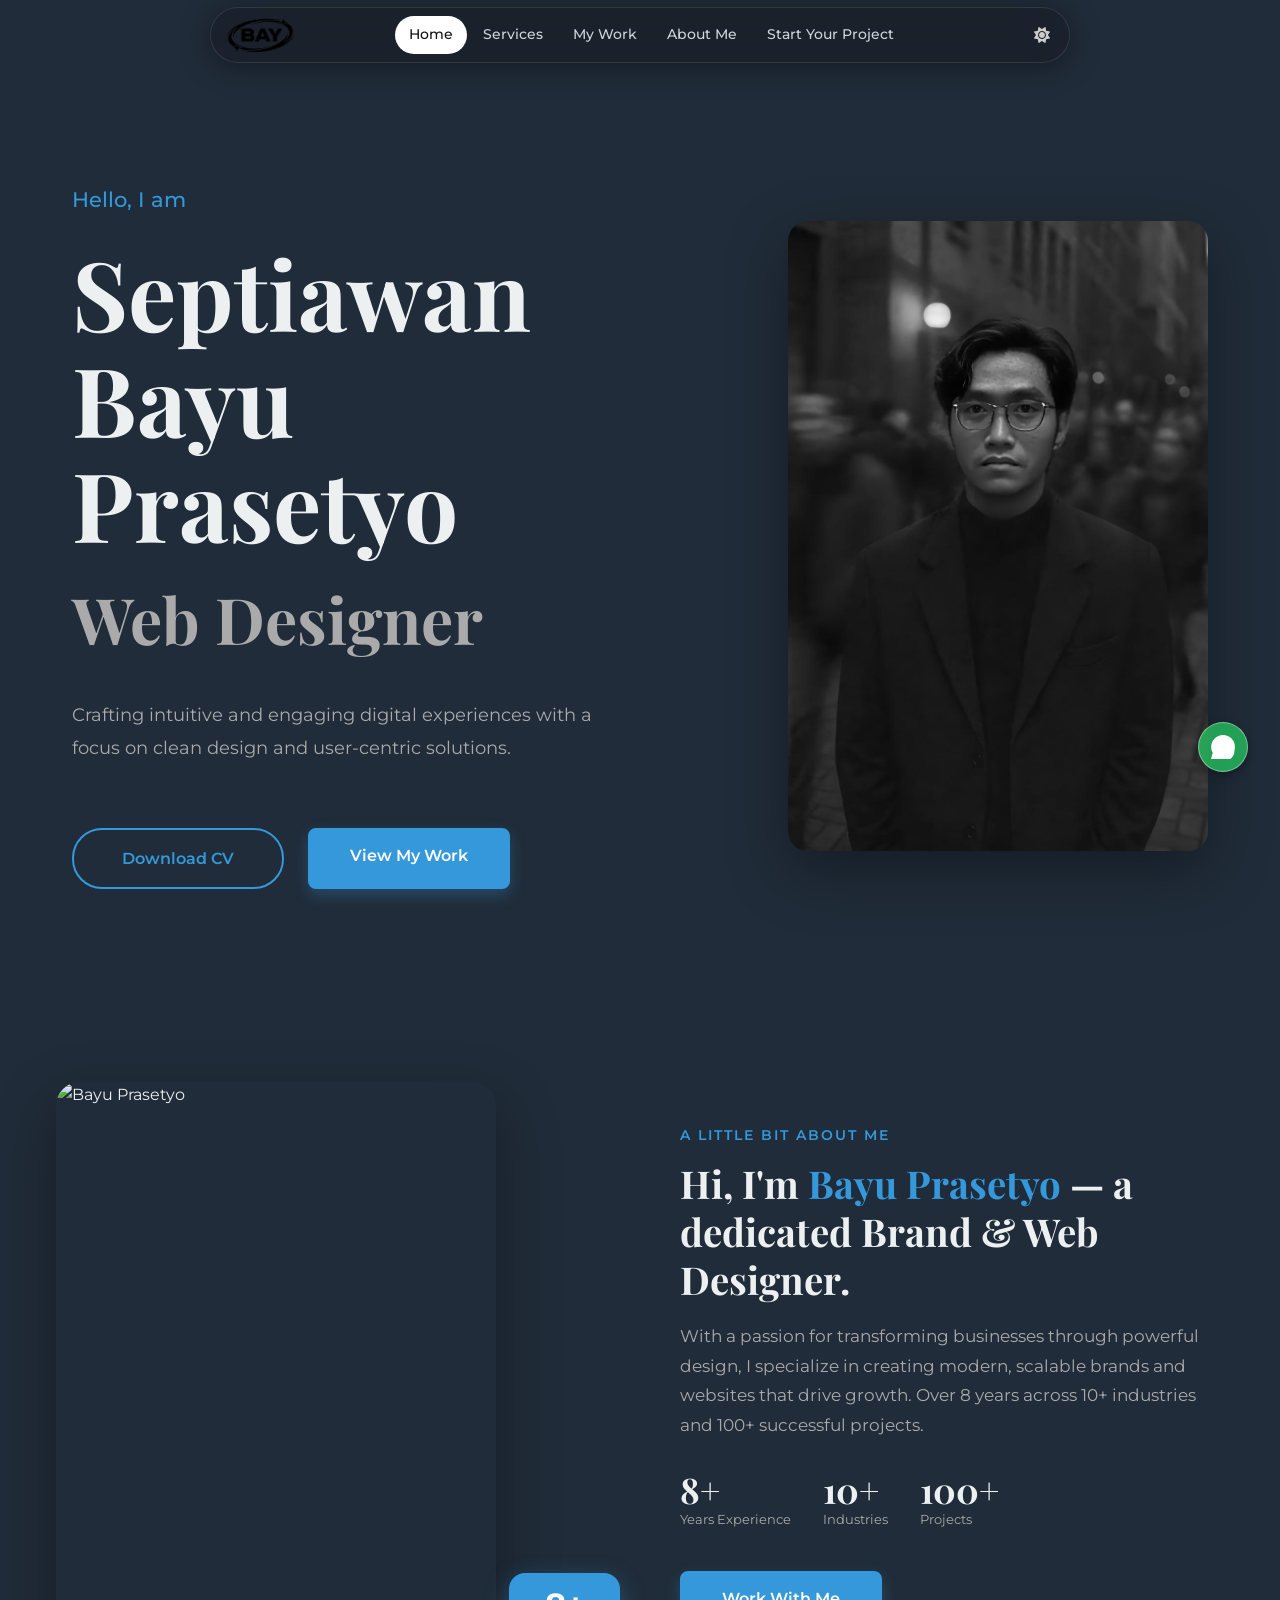
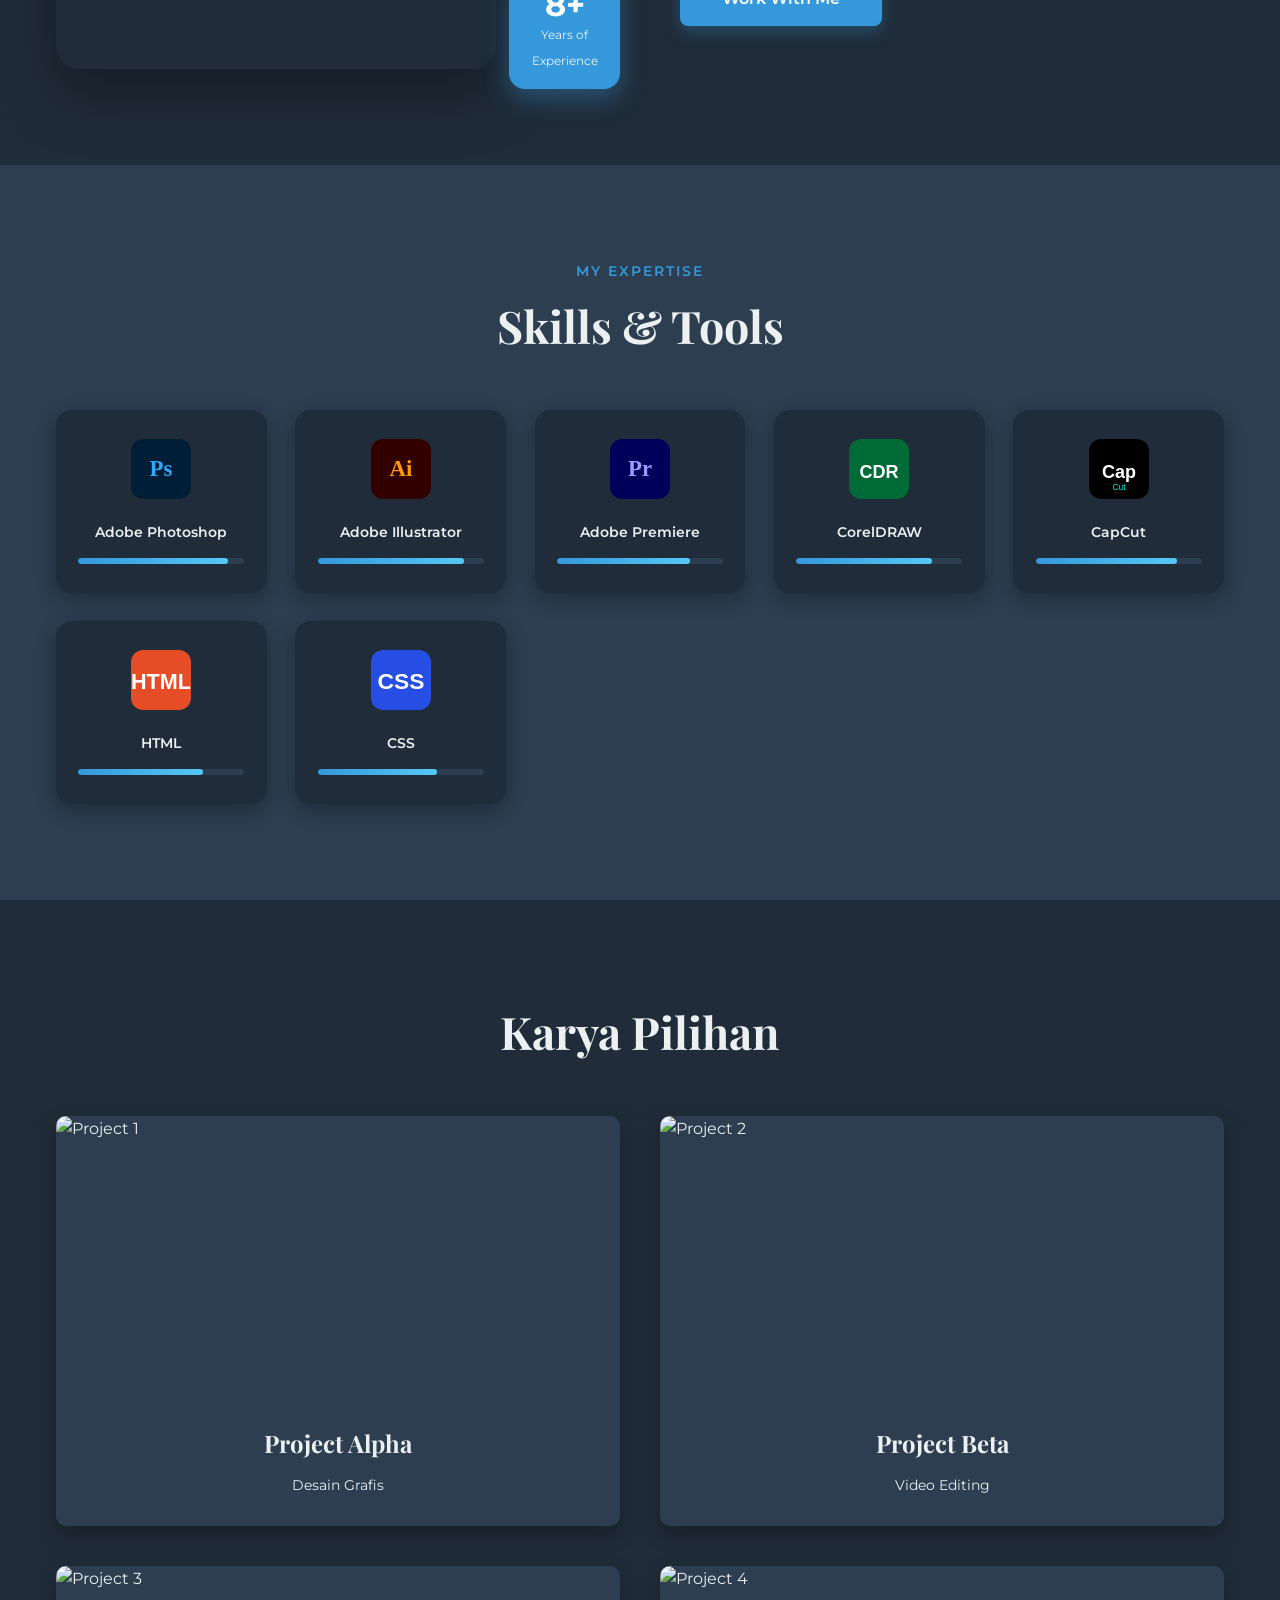
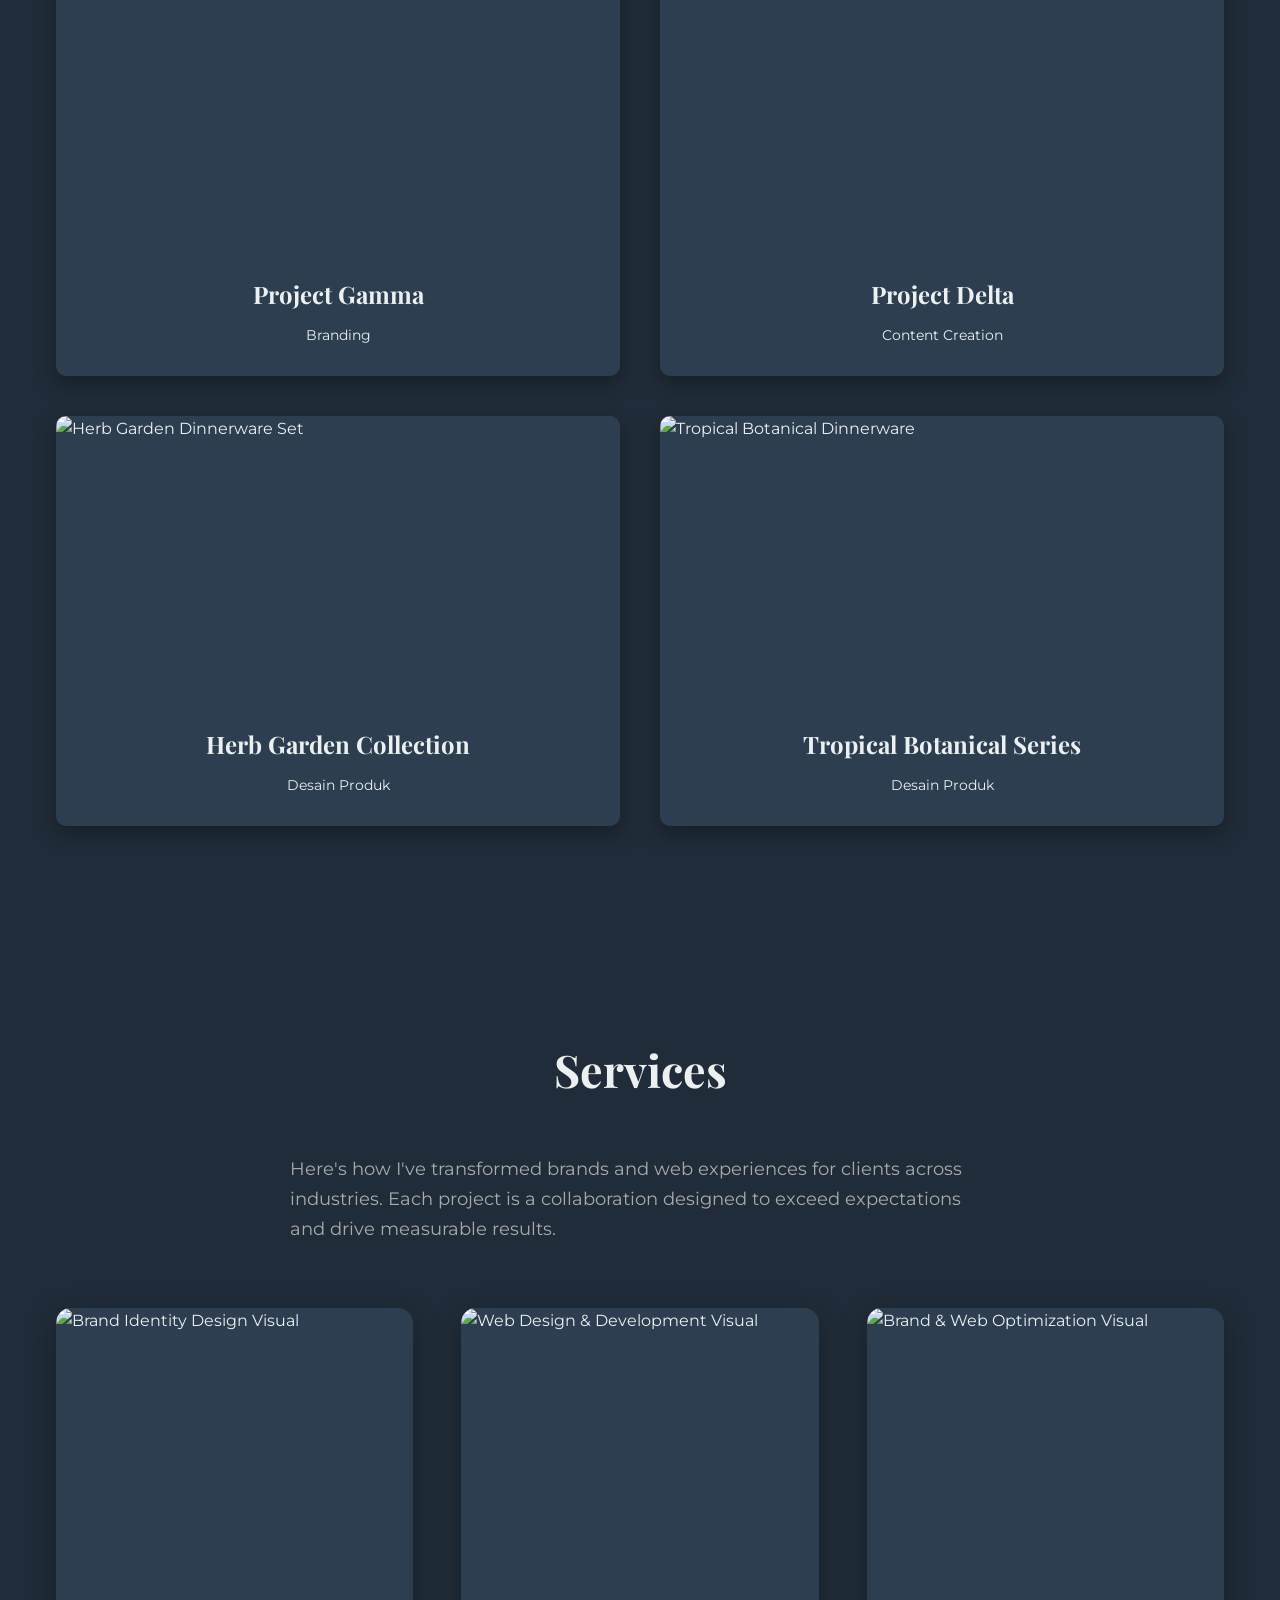
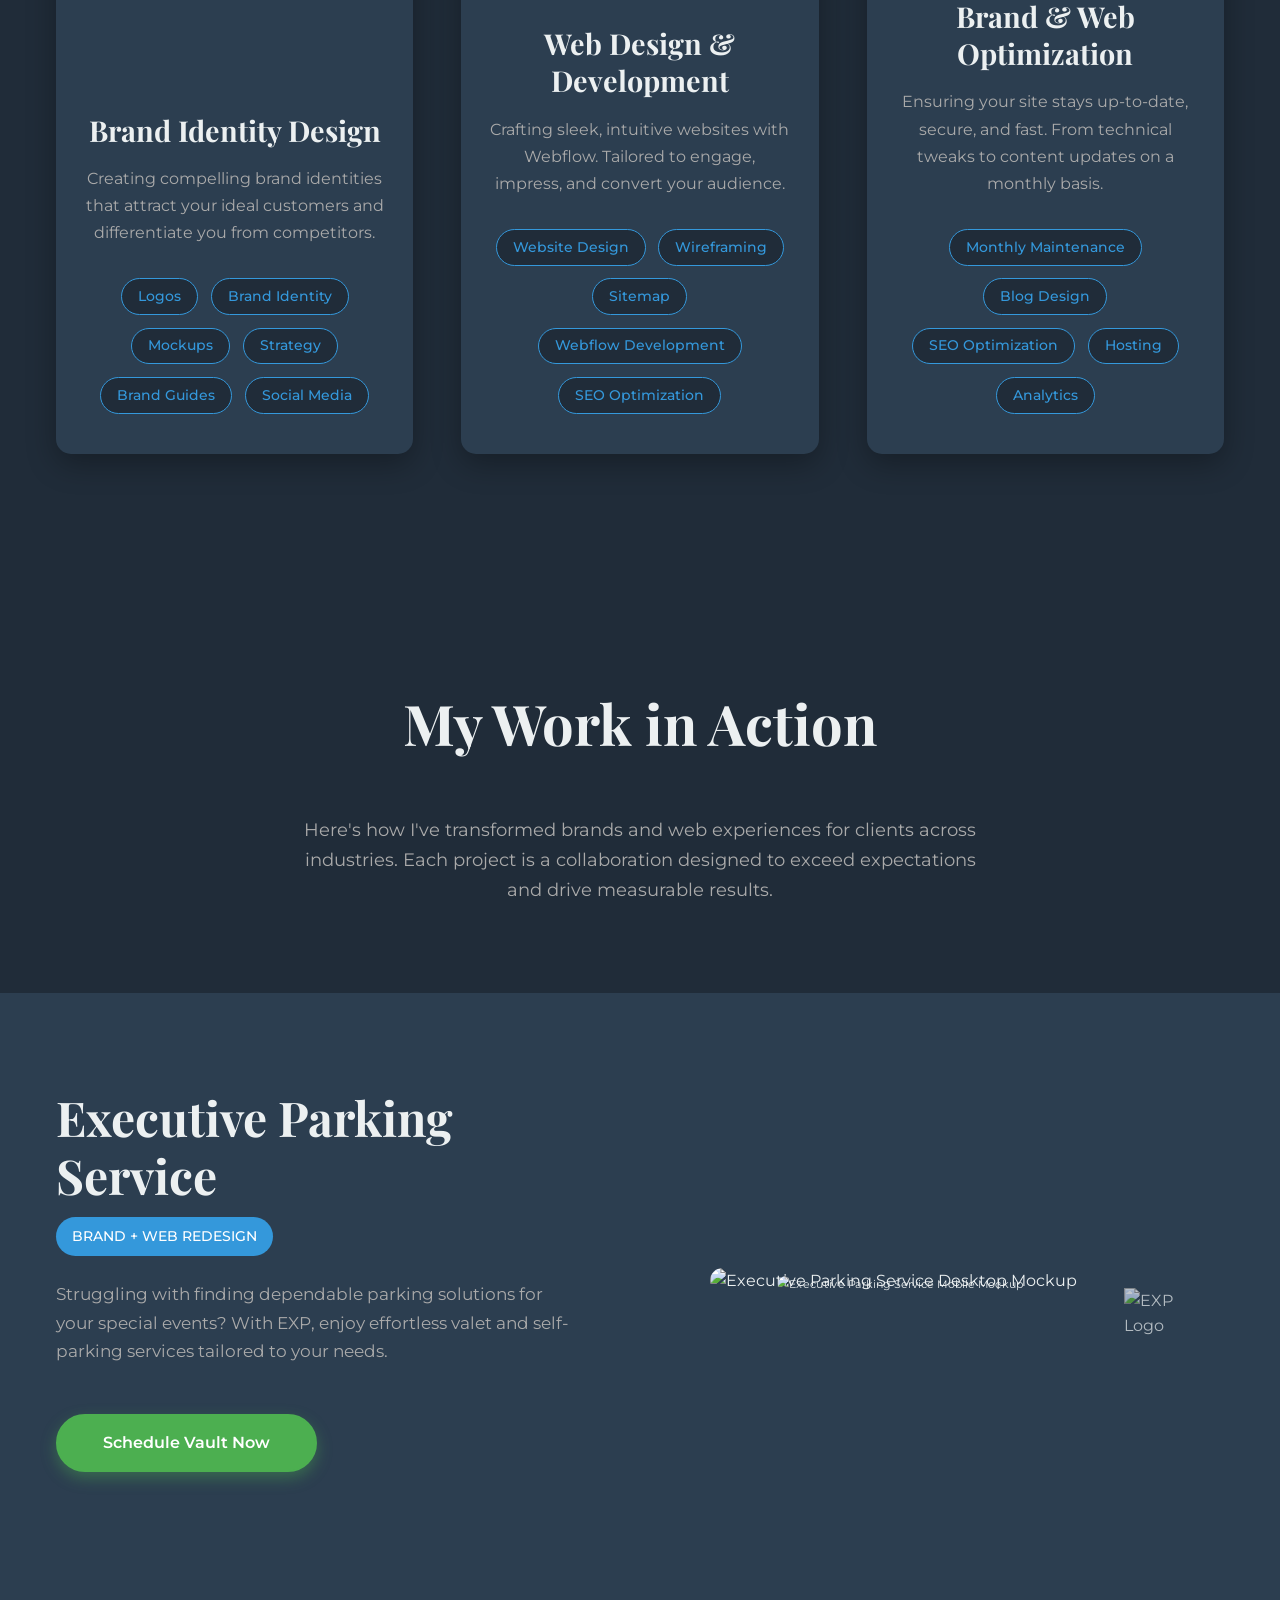
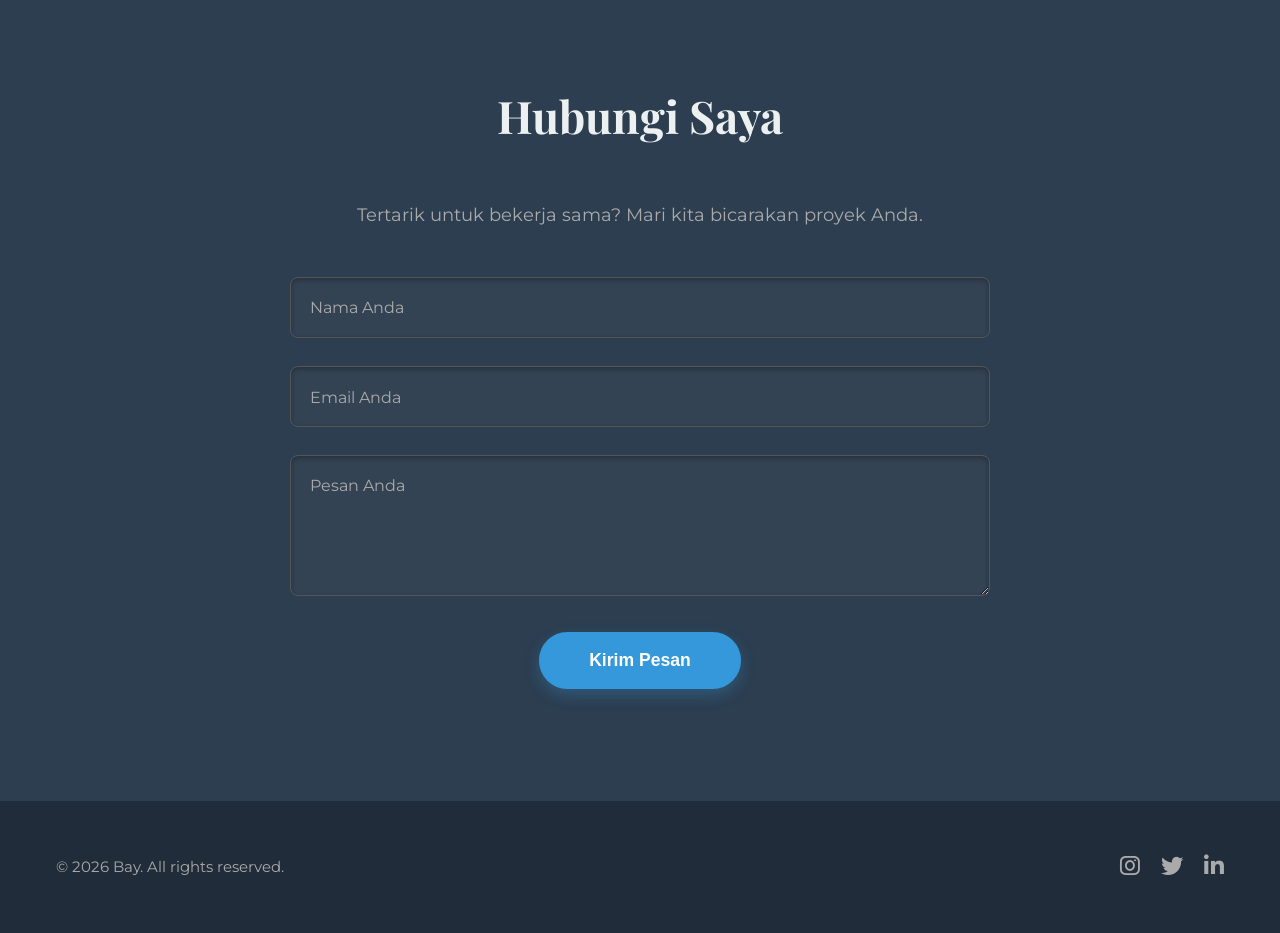
==== commit 3f6a6ecb: "Add files via upload" ====
--- a/index.html
+++ b/index.html
@@ -1,401 +1,372 @@
-<!DOCTYPE html>
-<html lang="en">
-<head>
-    <meta charset="UTF-8">
-    <meta name="viewport" content="width=device-width, initial-scale=1.0">
-    <title>Portfolio - Bay</title>
-    <link rel="stylesheet" href="style.css">
-    <link href="https://fonts.googleapis.com/css2?family=Montserrat:wght@400;500;600;700&family=Playfair+Display:wght@700&display=swap" rel="stylesheet">
-    <link rel="stylesheet" href="https://cdnjs.cloudflare.com/ajax/libs/font-awesome/6.0.0-beta3/css/all.min.css">
-</head>
-<body>
-
-    <!-- Navigation -->
-    <nav class="navbar">
-        <div class="container">
-            <!-- Logo -->
-            <!-- Logo -->
-            <a href="#hero" class="navbar-brand">
-                <img src="assets/new-logo.png" alt="Jerry Rodriguez Logo" class="navbar-logo-img">
-            </a>
-
-            <!-- Navbar Toggler (untuk mobile) -->
-            <button class="navbar-toggler" id="navbar-toggler" aria-label="Toggle navigation">
-                <span></span>
-                <span></span>
-                <span></span>
-            </button>
-
-            <!-- Theme Toggle Button -->
-            <button id="theme-toggle" class="theme-toggle" aria-label="Toggle theme">
-                <i class="fas fa-sun"></i> <!-- Ikon default: matahari untuk mode terang -->
-            </button>
-
-            <!-- Navbar Menu -->
-            <div class="navbar-menu" id="navbar-menu">
-                <ul class="navbar-nav">
-                    <li class="nav-item"><a href="#hero" class="nav-link">Home</a></li>
-                    <li class="nav-item"><a href="#services" class="nav-link">Services</a></li>
-                    <li class="nav-item"><a href="#my-work-in-action" class="nav-link">My Work</a></li>
-                    <li class="nav-item"><a href="#about" class="nav-link">About Me</a></li>
-                    <li class="nav-item"><a href="#contact" class="nav-link"><button class="btn btn-nav-cta">Start Your Project</button></a></li>
-                </ul>
-            </div>
-        </div>
-    </nav>
-
-       <!-- Hero Section -->
-    <header id="hero" class="hero-section">
-        <div class="hero-wrapper">
-            <div class="hero-content">
-                <p class="hero-subtitle">Hello, I am</p>
-                <h1 class="hero-title">Septiawan Bayu Prasetyo</h1>
-                <h2 class="hero-tagline">Web & UI/UX Designer</h2>
-                <p class="hero-description">Crafting intuitive and engaging digital experiences with a focus on clean design and user-centric solutions.</p>
-                <div class="hero-cta-buttons">
-                    <a href="./assets/cv/Septiawan_Bayu_Prasetyo_CV.pdf" download class="btn btn-ghost">Download CV</a>
-                    <a href="#portfolio" class="btn btn-primary">View My Work</a>
-                </div>
-            </div>
-            <div class="hero-image-container">
-                <!-- Sisipkan placeholder untuk gambar profil Anda di sini -->
-                <img src="assets/profile-hero.jpg" alt="Bayu Prasetyo Profile Picture" class="hero-profile-pic">
-            </div>
-        </div>
-    </header>
-    <!-- About Section -->
-    <section id="about" class="about-section section-padding">
-        <div class="container">
-            <h2 class="section-title">A little bit about me</h2>
-            <div class="about-grid">
-                <div class="about-image">
-                    <img src="assets/profile_picture.jpeg" alt="Profile Picture" class="profile-picture">
-                </div>
-                <div class="about-text">
-                    <h3>Hi, I’m Bayu Prasetyo, a dedicated Brand and Web Designer with a passion for transforming businesses through powerful design.</h3>
-                    <p>With over 8 years of experience across 10+ industries and 100+ successful projects, I specialize in creating modern, scalable brands and websites that drive business growth.</p>
-                    <div class="stats-container">
-                        <div class="stat-item">
-                            <span class="stat-number">8 +</span>
-                            <span class="stat-label">Years of Experience</span>
-                        </div>
-                        <div class="stat-item">
-                            <span class="stat-number">10 +</span>
-                            <span class="stat-label">Industries Served</span>
-                        </div>
-                        <div class="stat-item">
-                            <span class="stat-number">100 +</span>
-                            <span class="stat-label">Projects</span>
-                        </div>
-                    </div>
-                </div>
-            </div>
-        </div>
-    </section>
-
-    <!-- Portfolio Section -->
-    <section id="portfolio" class="portfolio-section section-padding">
-        <div class="container">
-            <h2 class="section-title">Karya Pilihan</h2>
-            <div class="portfolio-grid">
-                <div class="portfolio-item">
-                    <img src="assets/placeholder-project1.jpg" alt="Project 1">
-                    <div class="portfolio-info">
-                        <h4>Project Alpha</h4>
-                        <p>Desain Grafis</p>
-                    </div>
-                </div>
-                <div class="portfolio-item">
-                    <img src="assets/placeholder-project2.jpg" alt="Project 2">
-                    <div class="portfolio-info">
-                        <h4>Project Beta</h4>
-                        <p>Video Editing</p>
-                    </div>
-                </div>
-                <div class="portfolio-item">
-                    <img src="assets/placeholder-project3.jpg" alt="Project 3">
-                    <div class="portfolio-info">
-                        <h4>Project Gamma</h4>
-                        <p>Branding</p>
-                    </div>
-                </div>
-                <div class="portfolio-item">
-                    <img src="assets/placeholder-project4.jpg" alt="Project 4">
-                    <div class="portfolio-info">
-                        <h4>Project Delta</h4>
-                        <p>Content Creation</p>
-                    </div>
-                </div>
-            </div>
-        </div>
-    </section>
- <!-- Services Section -->
-    <section id="services" class="services-section section-padding">
-        <div class="container">
-            <h2 class="section-title">Services</h2>
-            <p class="section-description">Here's how I've transformed brands and web experiences for clients across industries. Each project is a collaboration designed to exceed expectations and drive measurable results.</p>
-            
-            <div class="services-grid">
-                <!-- Service Card 1: Brand Identity Design -->
-                <div class="service-item">
-                    <div class="service-visual">
-                        <img src="assets/service-brand-identity.jpg" alt="Brand Identity Design Visual">
-                    </div>
-                    <div class="service-content">
-                        <h3 class="service-title">Brand Identity Design</h3>
-                        <p class="service-description">Creating compelling brand identities that attract your ideal customers and differentiate you from competitors.</p>
-                        <div class="service-tags">
-                            <span>Logos</span>
-                            <span>Brand Identity</span>
-                            <span>Mockups</span>
-                            <span>Strategy</span>
-                            <span>Brand Guides</span>
-                            <span>Social Media</span>
-                        </div>
-                    </div>
-                </div>
-
-                <!-- Service Card 2: Web Design & Development -->
-                <div class="service-item">
-                    <div class="service-visual">
-                        <img src="assets/service-web-design.jpg" alt="Web Design & Development Visual">
-                    </div>
-                    <div class="service-content">
-                        <h3 class="service-title">Web Design & Development</h3>
-                        <p class="service-description">Crafting sleek, intuitive websites with Webflow. Tailored to engage, impress, and convert your audience.</p>
-                        <div class="service-tags">
-                            <span>Website Design</span>
-                            <span>Wireframing</span>
-                            <span>Sitemap</span>
-                            <span>Webflow Development</span>
-                            <span>SEO Optimization</span>
-                        </div>
-                    </div>
-                </div>
-
-                <!-- Service Card 3: Brand & Web Optimization -->
-                <div class="service-item">
-                    <div class="service-visual">
-                        <img src="assets/service-optimization.jpg" alt="Brand & Web Optimization Visual">
-                    </div>
-                    <div class="service-content">
-                        <h3 class="service-title">Brand & Web Optimization</h3>
-                        <p class="service-description">Ensuring your site stays up-to-date, secure, and fast. From technical tweaks to content updates on a monthly basis.</p>
-                        <div class="service-tags">
-                            <span>Monthly Maintenance</span>
-                            <span>Blog Design</span>
-                            <span>SEO Optimization</span>
-                            <span>Hosting</span>
-                            <span>Analytics</span>
-                        </div>
-                    </div>
-                </div>
-            </div>
-        </div>
-    </section>
-    <!-- My Work in Action Section --> 
-    <section id="my-work-in-action" class="work-in-action-section">
-        <div class="work-in-action-header">
-            <div class="container">
-                <h2 class="section-title">My Work in Action</h2>
-                <p class="work-in-action-description">Here's how I've transformed brands and web experiences for clients across industries. Each project is a collaboration designed to exceed expectations and drive measurable results.</p>
-            </div>
-        </div>
-        
-        <div class="work-in-action-project">
-            <div class="container">
-                <div class="project-showcase">
-                    <div class="project-details-column">
-                        <h3 class="project-title">Executive Parking Service</h3>
-                        <span class="project-tag">Brand + Web Redesign</span>
-                        <p class="project-description">Struggling with finding dependable parking solutions for your special events? With EXP, enjoy effortless valet and self-parking services tailored to your needs.</p>
-                        <a href="#" class="btn btn-primary-accent">Schedule Vault Now</a>
-                    </div>
-                    <div class="project-mockup-column">
-                        <div class="mockup-container">
-                            <img src="assets/mockup-desktop-exp.png" alt="Executive Parking Service Desktop Mockup" class="mockup-desktop">
-                            <img src="assets/mockup-mobile-exp.png" alt="Executive Parking Service Mobile Mockup" class="mockup-mobile">
-                        </div>
-                        <img src="assets/logo/exp_logo_green.png" alt="EXP Logo" class="project-logo">
-                    </div>
-                </div>
-            </div>
-        </div>
-    </section>
-    <!-- My Work in Action Section -->
-    <section id="my-work-in-action" class="work-in-action-section">
-        <div class="work-in-action-header">
-            <div class="container">
-                <h2 class="section-title">My Work in Action</h2>
-                <p class="work-in-action-description">Here's how I've transformed brands and web experiences for clients across industries. Each project is a collaboration designed to exceed expectations and drive measurable results.</p>
-            </div>
-        </div>
-        
-        <div class="work-in-action-project">
-            <div class="container">
-                <div class="project-showcase">
-                    <div class="project-details-column">
-                        <h3 class="project-title">Executive Parking Service</h3>
-                        <span class="project-tag">Brand + Web Redesign</span>
-                        <p class="project-description">Struggling with finding dependable parking solutions for your special events? With EXP, enjoy effortless valet and self-parking services tailored to your needs.</p>
-                        <a href="#" class="btn btn-primary-accent">Schedule Vault Now</a>
-                    </div>
-                    <div class="project-mockup-column">
-                        <div class="mockup-container">
-                            <img src="assets/mockup-desktop-exp.png" alt="Executive Parking Service Desktop Mockup" class="mockup-desktop">
-                            <img src="assets/mockup-mobile-exp.png" alt="Executive Parking Service Mobile Mockup" class="mockup-mobile">
-                        </div>
-                        <img src="assets/logo/exp_logo_green.png" alt="EXP Logo" class="project-logo">
-                    </div>
-                </div>
-            </div>
-        </div>
-    </section>
-
-    <!-- Contact Section -->
-    <section id="contact" class="contact-section section-padding">
-        <div class="container">
-            <h2 class="section-title">Hubungi Saya</h2>
-            <p class="contact-description">Tertarik untuk bekerja sama? Mari kita bicarakan proyek Anda.</p>
-            <form class="contact-form">
-                <div class="form-group">
-                    <input type="text" placeholder="Nama Anda" required>
-                </div>
-                <div class="form-group">
-                    <input type="email" placeholder="Email Anda" required>
-                </div>
-                <div class="form-group">
-                    <textarea placeholder="Pesan Anda" rows="5" required></textarea>
-                </div>
-                <button type="submit" class="btn btn-primary">Kirim Pesan</button>
-            </form>
-        </div>
-    </section>
-
-    <!-- Footer -->
-    <footer class="footer">
-        <div class="container">
-            <p>&copy; 2026 Bay. All rights reserved.</p>
-            <div class="social-icons">
-                <a href="https://www.instagram.com/bayu.prstyo_/" target="_blank"><i class="fab fa-instagram"></i></a>
-                <a href="#" target="_blank"><i class="fab fa-twitter"></i></a>
-                <a href="#" target="_blank"><i class="fab fa-linkedin-in"></i></a>
-            </div>
-        </div>
-    </footer>
-    <a href="https://wa.me/YOUR_PHONE_NUMBER" target="_blank" id="whatsapp-button" class="whatsapp-button show">
-        <svg xmlns="http://www.w3.org/2000/svg" width="24" height="24" viewBox="0 0 24 24" fill="currentColor"><path d="M.057 24l1.687-6.163c-1.041-1.804-1.557-3.842-1.557-5.879 0-6.566 5.334-11.899 11.901-11.899 3.232 0 6.227 1.241 8.413 3.426 2.188 2.188 3.424 5.183 3.424 8.414 0 6.565-5.333 11.898-11.901 11.898h-.003zm0 0h-.002c-1.446 0-2.887-.393-4.172-1.155l-4.224 1.127 1.196-4.142c-.815-1.12-1.258-2.457-1.258-3.794 0-5.467 4.436-9.904 9.904-9.904 2.697 0 5.207 1.047 7.072 2.912 1.864 1.864 2.911 4.375 2.911 7.071 0 5.467-4.436 9.904-9.903 9.904zm-7.915-4.865l.591-.353c1.393.841 3.016 1.309 4.678 1.309h.004c4.687 0 8.487-3.801 8.487-8.488 0-2.31-.906-4.47-2.545-6.109-1.639-1.638-3.799-2.545-6.11-2.545-4.687 0-8.487 3.801-8.487 8.488 0 1.639.467 3.262 1.309 4.654l-.382.593 1.13 3.914zm-.89-5.188s-.593-.89-.89-1.336c-.298-.445-1.196-1.782-1.196-3.327 0-3.136 2.545-5.681 5.681-5.681 1.545 0 2.99.605 4.093 1.708 1.103 1.103 1.709 2.548 1.709 4.093 0 3.135-2.545 5.681-5.681 5.681-1.545 0-2.99-.604-4.092-1.707zM17.02 12c-.287 0-.742-.162-.977-.282s-.754-.378-.874-.56c-.12-.18-.24-.316-.359-.451s-.12-.316-.04-.451c.08-.12.239-.316.319-.475.08-.16.08-.295 0-.43l-.319-.475c-.16-.24-.359-.316-.539-.316-.18 0-.398-.04-.638-.04-.238 0-.48-.04-.72-.04s-.638.2-.874.24c-.238.04-.477.16-.716.398s-.56.639-.838 1.199c-.28.56-.479 1.16-.638 1.639-.16.479-.319.499-.6.419s-.638-.239-1.237-.684c-.599-.444-1.178-.874-1.597-.977-.419-.12-.797-.08-1.076.08s-.754.519-1.073.898c-.32.359-.677.638-.874.874-.199.239-.398.319-.637.359s-.451.04-.688 0c-.238-.04-.594-.16-.954-.479-.359-.319-1.436-1.397-1.655-1.921-.2-.524-.16-.43 0-.71.16-.24.359-.451.539-.639.18-.18.359-.316.479-.436s.239-.24.359-.451c.12-.239.04-.451-.04-.639s-.754-1.878-1.033-2.557c-.239-.56-.479-.479-.677-.479-.199 0-.438-.04-.689-.04s-.56.04-.838.12c-.28.08-.6.316-.874.634-.28.319-1.076 1.034-1.076 
-html2.518 0 1.485 1.103 2.911 1.263 3.15 1.639 2.039 3.037 2.656 5.37 3.554 1.658.639 2.937.957 3.935.957 1.485 0 2.831-.499 3.934-1.339 1.103-.84 1.956-2.148 2.215-3.553.259-1.404.259-2.613.18-2.832-.08-.199-.279-.279-.56-.419z"/></svg>
-    </a>
-    <button id="back-to-top" class="back-to-top">↑</button>
-     <script>
-         <!-- Scroll Animations Script -->
-        document.addEventListener('DOMContentLoaded', () => {
-            const sections = document.querySelectorAll('.section-padding, .portfolio-section, .contact-section, .about-section'); // Target elemen yang ingin dianimasikan
-            const observerOptions = {
-                root: null, // viewport sebagai root
-                rootMargin: '0px',
-                threshold: 0.1 // Trigger animasi ketika 10% elemen terlihat
-            };
-
-            const observer = new IntersectionObserver((entries, observer) => {
-                entries.forEach(entry => {
-                    if (entry.isIntersecting) {
-                        entry.target.classList.add('is-visible');
-                        // Hentikan observer untuk elemen ini setelah sekali animasi
-                        // Jika ingin animasi berulang, hapus baris ini
-                        observer.unobserve(entry.target); 
-                    }
-                });
-            }, observerOptions);
-
-            sections.forEach(section => {
-                // Tambahkan kelas dasar ke setiap bagian yang akan dianimasikan
-                section.classList.add('scroll-animate', 'slide-up'); 
-                observer.observe(section);
-            });
-
-            // ... (Skrip lain seperti navbar, theme toggle, dll. tetap di sini) ...
-        });
-        // Toggle Navbar Menu on Mobile
-        const navbarToggler = document.getElementById('navbar-toggler');
-        const navbarMenu = document.getElementById('navbar-menu');
-
-        if (navbarToggler && navbarMenu) {
-            navbarToggler.addEventListener('click', () => {
-                navbarMenu.classList.toggle('active');
-                navbarToggler.classList.toggle('active'); // Juga toggle kelas pada toggler agar ikon berubah
-            });
-
-            // Opsional: Tutup menu jika mengklik tautan navigasi di dalamnya
-            const navLinks = navbarMenu.querySelectorAll('.nav-link');
-            navLinks.forEach(link => {
-                link.addEventListener('click', () => {
-                    // Cek apakah menu aktif sebelum menutup
-                    if (navbarMenu.classList.contains('active')) {
-                        navbarMenu.classList.remove('active');
-                        navbarToggler.classList.remove('active');
-                    }
-                });
-            });
-        }
-
-        // Theme Toggle Script (sudah ada, pastikan tidak duplikat)
-        const themeToggleBtn = document.getElementById('theme-toggle');
-        const bodyElement = document.body;
-
-        const toggleTheme = () => {
-            bodyElement.classList.toggle('light-mode');
-            if (bodyElement.classList.contains('light-mode')) {
-                localStorage.setItem('theme', 'light');
-            } else {
-                localStorage.setItem('theme', 'dark');
-            }
-        };
-
-        themeToggleBtn.addEventListener('click', toggleTheme);
-
-        document.addEventListener('DOMContentLoaded', () => {
-            const savedTheme = localStorage.getItem('theme');
-            if (savedTheme === 'light') {
-                bodyElement.classList.add('light-mode');
-            } else {
-                bodyElement.classList.remove('light-mode');
-            }
-        });
-
-        // Smooth Scrolling Script (jika Anda belum menerapkannya di CSS saja)
-        // Jika sudah menerapkan `scroll-behavior: smooth;` di CSS, script ini tidak perlu.
-        // Namun, terkadang menambahkan sedikit JS bisa memberikan kontrol lebih.
-        // Kita akan mengandalkan CSS `scroll-behavior` yang sudah ditambahkan.
-
-        // Back to Top Button Logic
-        const backToTopButton = document.getElementById('back-to-top');
-        if (backToTopButton) {
-            window.addEventListener('scroll', () => {
-                if (window.scrollY > 300) { // Tampilkan setelah menggulir 300px
-                    backToTopButton.classList.add('show');
-                } else {
-                    backToTopButton.classList.remove('show');
-                }
-            });
-
-            backToTopButton.addEventListener('click', () => {
-                window.scrollTo({
-                    top: 0,
-                    behavior: 'smooth'
-                });
-            });
-        }
-
-        // WhatsApp Button Logic (pastikan ID sesuai)
-        const whatsappButton = document.getElementById('whatsapp-button');
-        // WhatsApp button is often always visible on mobile, or shown based on scroll
-        // Let's ensure it's displayed if it has the 'show' class (which it does by default in HTML)
-        if (whatsappButton && whatsappButton.classList.contains('show')) {
-            // No specific logic needed here unless you want it to appear/disappear
-        }
-        
-    </script>
-</body>
-</html>+<!DOCTYPE html>
+<html lang="en">
+<head>
+    <meta charset="UTF-8">
+    <meta name="viewport" content="width=device-width, initial-scale=1.0">
+    <title>Portfolio - Bay</title>
+    <link rel="stylesheet" href="style.css">
+    <link href="https://fonts.googleapis.com/css2?family=Montserrat:wght@400;500;600;700&family=Playfair+Display:wght@700&display=swap" rel="stylesheet">
+    <link rel="stylesheet" href="https://cdnjs.cloudflare.com/ajax/libs/font-awesome/6.0.0-beta3/css/all.min.css">
+</head>
+<body>
+
+    <!-- Navigation -->
+    <nav class="navbar" id="navbar">
+        <div class="navbar-pill">
+            <a href="#hero" class="navbar-brand">
+                <img src="assets/new-logo.png" alt="Bay Logo" class="navbar-logo-img">
+            </a>
+            <div class="navbar-menu" id="navbar-menu">
+                <ul class="navbar-nav">
+                    <li class="nav-item"><a href="#hero" class="nav-link active">Home</a></li>
+                    <li class="nav-item"><a href="#services" class="nav-link">Services</a></li>
+                    <li class="nav-item"><a href="#my-work-in-action" class="nav-link">My Work</a></li>
+                    <li class="nav-item"><a href="#about" class="nav-link">About Me</a></li>
+                    <li class="nav-item"><a href="#contact" class="nav-link">Start Your Project</a></li>
+                </ul>
+            </div>
+            <div class="navbar-right">
+                <button id="theme-toggle" class="theme-toggle" aria-label="Toggle theme">
+                    <i class="fas fa-sun"></i>
+                </button>
+                <button class="navbar-toggler" id="navbar-toggler" aria-label="Toggle navigation">
+                    <span></span><span></span><span></span>
+                </button>
+            </div>
+        </div>
+    </nav>
+
+    <!-- Hero Section -->
+    <header id="hero" class="hero-section">
+        <div class="hero-wrapper">
+            <div class="hero-content reveal-left">
+                <p class="hero-subtitle">Hello, I am</p>
+                <h1 class="hero-title">Septiawan Bayu Prasetyo</h1>
+                <h2 class="hero-tagline">Web &amp; UI/UX Designer</h2>
+                <p class="hero-description">Crafting intuitive and engaging digital experiences with a focus on clean design and user-centric solutions.</p>
+                <div class="hero-cta-buttons">
+                    <a href="./assets/cv/Septiawan_Bayu_Prasetyo_CV.pdf" download class="btn btn-ghost">Download CV</a>
+                    <a href="#portfolio" class="btn btn-primary">View My Work</a>
+                </div>
+            </div>
+            <div class="hero-image-container reveal-right">
+                <img src="assets/profile_picture.jpeg" alt="Bayu Prasetyo Profile Picture" class="hero-profile-pic">
+            </div>
+        </div>
+    </header>
+
+    <!-- About Section -->
+    <section id="about" class="about-section section-padding">
+        <div class="container">
+            <div class="about-new-grid">
+                <div class="about-photo-wrap reveal-left">
+                    <img src="assets/IMG_5048.jpg" alt="Bayu Prasetyo" class="about-photo">
+                    <div class="about-photo-badge">
+                        <span class="badge-num">8+</span>
+                        <span class="badge-text">Years of<br>Experience</span>
+                    </div>
+                </div>
+                <div class="about-content reveal-right">
+                    <p class="about-eyebrow">A little bit about me</p>
+                    <h2 class="about-heading">Hi, I'm <span class="highlight">Bayu Prasetyo</span> — a dedicated Brand &amp; Web Designer.</h2>
+                    <p class="about-body">With a passion for transforming businesses through powerful design, I specialize in creating modern, scalable brands and websites that drive growth. Over 8 years across 10+ industries and 100+ successful projects.</p>
+                    <div class="about-stats">
+                        <div class="astat">
+                            <span class="astat-num">8+</span>
+                            <span class="astat-label">Years Experience</span>
+                        </div>
+                        <div class="astat">
+                            <span class="astat-num">10+</span>
+                            <span class="astat-label">Industries</span>
+                        </div>
+                        <div class="astat">
+                            <span class="astat-num">100+</span>
+                            <span class="astat-label">Projects</span>
+                        </div>
+                    </div>
+                    <a href="#contact" class="btn btn-primary">Work With Me</a>
+                </div>
+            </div>
+        </div>
+    </section>
+
+    <!-- Skills Section -->
+    <section id="skills" class="skills-section section-padding">
+        <div class="container">
+            <p class="section-eyebrow reveal">My Expertise</p>
+            <h2 class="section-title reveal">Skills &amp; Tools</h2>
+            <div class="skills-grid reveal">
+                <div class="skill-card">
+                    <div class="skill-icon">
+                        <svg viewBox="0 0 100 100" xmlns="http://www.w3.org/2000/svg"><rect width="100" height="100" rx="18" fill="#001E36"/><text x="50" y="62" text-anchor="middle" font-size="38" font-family="serif" font-weight="bold" fill="#31A8FF">Ps</text></svg>
+                    </div>
+                    <span class="skill-name">Adobe Photoshop</span>
+                    <div class="skill-bar"><div class="skill-fill" data-pct="90"></div></div>
+                </div>
+                <div class="skill-card">
+                    <div class="skill-icon">
+                        <svg viewBox="0 0 100 100" xmlns="http://www.w3.org/2000/svg"><rect width="100" height="100" rx="18" fill="#330000"/><text x="50" y="62" text-anchor="middle" font-size="38" font-family="serif" font-weight="bold" fill="#FF9A00">Ai</text></svg>
+                    </div>
+                    <span class="skill-name">Adobe Illustrator</span>
+                    <div class="skill-bar"><div class="skill-fill" data-pct="88"></div></div>
+                </div>
+                <div class="skill-card">
+                    <div class="skill-icon">
+                        <svg viewBox="0 0 100 100" xmlns="http://www.w3.org/2000/svg"><rect width="100" height="100" rx="18" fill="#00005B"/><text x="50" y="62" text-anchor="middle" font-size="38" font-family="serif" font-weight="bold" fill="#9999FF">Pr</text></svg>
+                    </div>
+                    <span class="skill-name">Adobe Premiere</span>
+                    <div class="skill-bar"><div class="skill-fill" data-pct="80"></div></div>
+                </div>
+                <div class="skill-card">
+                    <div class="skill-icon">
+                        <svg viewBox="0 0 100 100" xmlns="http://www.w3.org/2000/svg"><rect width="100" height="100" rx="18" fill="#006B36"/><text x="50" y="65" text-anchor="middle" font-size="30" font-family="sans-serif" font-weight="bold" fill="#FFFFFF">CDR</text></svg>
+                    </div>
+                    <span class="skill-name">CorelDRAW</span>
+                    <div class="skill-bar"><div class="skill-fill" data-pct="82"></div></div>
+                </div>
+                <div class="skill-card">
+                    <div class="skill-icon">
+                        <svg viewBox="0 0 100 100" xmlns="http://www.w3.org/2000/svg"><rect width="100" height="100" rx="18" fill="#000000"/><text x="50" y="65" text-anchor="middle" font-size="30" font-family="sans-serif" font-weight="bold" fill="#FFFFFF">Cap</text><text x="50" y="85" text-anchor="middle" font-size="14" font-family="sans-serif" fill="#00F2EA">Cut</text></svg>
+                    </div>
+                    <span class="skill-name">CapCut</span>
+                    <div class="skill-bar"><div class="skill-fill" data-pct="85"></div></div>
+                </div>
+                <div class="skill-card">
+                    <div class="skill-icon">
+                        <svg viewBox="0 0 100 100" xmlns="http://www.w3.org/2000/svg"><rect width="100" height="100" rx="18" fill="#E44D26"/><text x="50" y="65" text-anchor="middle" font-size="36" font-family="sans-serif" font-weight="bold" fill="#FFFFFF">HTML</text></svg>
+                    </div>
+                    <span class="skill-name">HTML</span>
+                    <div class="skill-bar"><div class="skill-fill" data-pct="75"></div></div>
+                </div>
+                <div class="skill-card">
+                    <div class="skill-icon">
+                        <svg viewBox="0 0 100 100" xmlns="http://www.w3.org/2000/svg"><rect width="100" height="100" rx="18" fill="#264DE4"/><text x="50" y="65" text-anchor="middle" font-size="38" font-family="sans-serif" font-weight="bold" fill="#FFFFFF">CSS</text></svg>
+                    </div>
+                    <span class="skill-name">CSS</span>
+                    <div class="skill-bar"><div class="skill-fill" data-pct="72"></div></div>
+                </div>
+            </div>
+        </div>
+    </section>
+
+    <!-- Portfolio Section -->
+    <section id="portfolio" class="portfolio-section section-padding">
+        <div class="container">
+            <h2 class="section-title reveal">Karya Pilihan</h2>
+            <div class="portfolio-grid">
+                <div class="portfolio-item reveal">
+                    <img src="assets/placeholder-project1.jpg" alt="Project 1">
+                    <div class="portfolio-info"><h4>Project Alpha</h4><p>Desain Grafis</p></div>
+                </div>
+                <div class="portfolio-item reveal">
+                    <img src="assets/placeholder-project2.jpg" alt="Project 2">
+                    <div class="portfolio-info"><h4>Project Beta</h4><p>Video Editing</p></div>
+                </div>
+                <div class="portfolio-item reveal">
+                    <img src="assets/placeholder-project3.jpg" alt="Project 3">
+                    <div class="portfolio-info"><h4>Project Gamma</h4><p>Branding</p></div>
+                </div>
+                <div class="portfolio-item reveal">
+                    <img src="assets/placeholder-project4.jpg" alt="Project 4">
+                    <div class="portfolio-info"><h4>Project Delta</h4><p>Content Creation</p></div>
+                </div>
+                <div class="portfolio-item reveal">
+                    <img src="assets/dsg2.png" alt="Herb Garden Dinnerware Set">
+                    <div class="portfolio-info"><h4>Herb Garden Collection</h4><p>Desain Produk</p></div>
+                </div>
+                <div class="portfolio-item reveal">
+                    <img src="assets/dsg6.png" alt="Tropical Botanical Dinnerware">
+                    <div class="portfolio-info"><h4>Tropical Botanical Series</h4><p>Desain Produk</p></div>
+                </div>
+            </div>
+        </div>
+    </section>
+
+    <!-- Services Section -->
+    <section id="services" class="services-section section-padding">
+        <div class="container">
+            <h2 class="section-title reveal">Services</h2>
+            <p class="section-description reveal">Here's how I've transformed brands and web experiences for clients across industries. Each project is a collaboration designed to exceed expectations and drive measurable results.</p>
+            <div class="services-grid">
+                <div class="service-item reveal">
+                    <div class="service-visual"><img src="assets/service-brand-identity.jpg" alt="Brand Identity Design Visual"></div>
+                    <div class="service-content">
+                        <h3 class="service-title">Brand Identity Design</h3>
+                        <p class="service-description">Creating compelling brand identities that attract your ideal customers and differentiate you from competitors.</p>
+                        <div class="service-tags"><span>Logos</span><span>Brand Identity</span><span>Mockups</span><span>Strategy</span><span>Brand Guides</span><span>Social Media</span></div>
+                    </div>
+                </div>
+                <div class="service-item reveal">
+                    <div class="service-visual"><img src="assets/service-web-design.jpg" alt="Web Design & Development Visual"></div>
+                    <div class="service-content">
+                        <h3 class="service-title">Web Design &amp; Development</h3>
+                        <p class="service-description">Crafting sleek, intuitive websites with Webflow. Tailored to engage, impress, and convert your audience.</p>
+                        <div class="service-tags"><span>Website Design</span><span>Wireframing</span><span>Sitemap</span><span>Webflow Development</span><span>SEO Optimization</span></div>
+                    </div>
+                </div>
+                <div class="service-item reveal">
+                    <div class="service-visual"><img src="assets/service-optimization.jpg" alt="Brand & Web Optimization Visual"></div>
+                    <div class="service-content">
+                        <h3 class="service-title">Brand &amp; Web Optimization</h3>
+                        <p class="service-description">Ensuring your site stays up-to-date, secure, and fast. From technical tweaks to content updates on a monthly basis.</p>
+                        <div class="service-tags"><span>Monthly Maintenance</span><span>Blog Design</span><span>SEO Optimization</span><span>Hosting</span><span>Analytics</span></div>
+                    </div>
+                </div>
+            </div>
+        </div>
+    </section>
+
+    <!-- My Work in Action Section -->
+    <section id="my-work-in-action" class="work-in-action-section">
+        <div class="work-in-action-header">
+            <div class="container">
+                <h2 class="section-title reveal">My Work in Action</h2>
+                <p class="work-in-action-description reveal">Here's how I've transformed brands and web experiences for clients across industries. Each project is a collaboration designed to exceed expectations and drive measurable results.</p>
+            </div>
+        </div>
+        <div class="work-in-action-project">
+            <div class="container">
+                <div class="project-showcase reveal">
+                    <div class="project-details-column">
+                        <h3 class="project-title">Executive Parking Service</h3>
+                        <span class="project-tag">Brand + Web Redesign</span>
+                        <p class="project-description">Struggling with finding dependable parking solutions for your special events? With EXP, enjoy effortless valet and self-parking services tailored to your needs.</p>
+                        <a href="#" class="btn btn-primary-accent">Schedule Vault Now</a>
+                    </div>
+                    <div class="project-mockup-column">
+                        <div class="mockup-container">
+                            <img src="assets/mockup-desktop-exp.png" alt="Executive Parking Service Desktop Mockup" class="mockup-desktop">
+                            <img src="assets/mockup-mobile-exp.png" alt="Executive Parking Service Mobile Mockup" class="mockup-mobile">
+                        </div>
+                        <img src="assets/logo/exp_logo_green.png" alt="EXP Logo" class="project-logo">
+                    </div>
+                </div>
+            </div>
+        </div>
+    </section>
+
+    <!-- Contact Section -->
+    <section id="contact" class="contact-section section-padding">
+        <div class="container">
+            <h2 class="section-title reveal">Hubungi Saya</h2>
+            <p class="contact-description reveal">Tertarik untuk bekerja sama? Mari kita bicarakan proyek Anda.</p>
+            <form class="contact-form reveal">
+                <div class="form-group"><input type="text" placeholder="Nama Anda" required></div>
+                <div class="form-group"><input type="email" placeholder="Email Anda" required></div>
+                <div class="form-group"><textarea placeholder="Pesan Anda" rows="5" required></textarea></div>
+                <button type="submit" class="btn btn-primary">Kirim Pesan</button>
+            </form>
+        </div>
+    </section>
+
+    <!-- Footer -->
+    <footer class="footer">
+        <div class="container">
+            <p>&copy; 2026 Bay. All rights reserved.</p>
+            <div class="social-icons">
+                <a href="https://www.instagram.com/bayu.prstyo_/" target="_blank"><i class="fab fa-instagram"></i></a>
+                <a href="#" target="_blank"><i class="fab fa-twitter"></i></a>
+                <a href="#" target="_blank"><i class="fab fa-linkedin-in"></i></a>
+            </div>
+        </div>
+    </footer>
+
+    <a href="https://wa.me/YOUR_PHONE_NUMBER" target="_blank" id="whatsapp-button" class="whatsapp-button show">
+        <svg xmlns="http://www.w3.org/2000/svg" width="24" height="24" viewBox="0 0 24 24" fill="currentColor"><path d="M.057 24l1.687-6.163c-1.041-1.804-1.557-3.842-1.557-5.879 0-6.566 5.334-11.899 11.901-11.899 3.232 0 6.227 1.241 8.413 3.426 2.188 2.188 3.424 5.183 3.424 8.414 0 6.565-5.333 11.898-11.901 11.898h-.003c-1.446 0-2.887-.393-4.172-1.155l-4.224 1.127 1.196-4.142c-.815-1.12-1.258-2.457-1.258-3.794 0-5.467 4.436-9.904 9.904-9.904 2.697 0 5.207 1.047 7.072 2.912 1.864 1.864 2.911 4.375 2.911 7.071 0 5.467-4.436 9.904-9.903 9.904z"/></svg>
+    </a>
+    <button id="back-to-top" class="back-to-top">↑</button>
+
+    <script>
+    // ── Scroll Reveal ──────────────────────────────────────────
+    const revealObserver = new IntersectionObserver((entries) => {
+        entries.forEach(entry => {
+            if (entry.isIntersecting) {
+                entry.target.classList.add('is-visible');
+                revealObserver.unobserve(entry.target);
+            }
+        });
+    }, { threshold: 0.12 });
+
+    document.querySelectorAll('.reveal, .reveal-left, .reveal-right, .skill-card, .portfolio-item, .service-item').forEach(el => {
+        revealObserver.observe(el);
+    });
+
+    // ── Skill bar animation ────────────────────────────────────
+    const barObserver = new IntersectionObserver((entries) => {
+        entries.forEach(entry => {
+            if (entry.isIntersecting) {
+                const fill = entry.target.querySelector('.skill-fill');
+                if (fill) {
+                    const pct = fill.getAttribute('data-pct');
+                    fill.style.width = pct + '%';
+                }
+                barObserver.unobserve(entry.target);
+            }
+        });
+    }, { threshold: 0.4 });
+    document.querySelectorAll('.skill-card').forEach(c => barObserver.observe(c));
+
+    // ── Active nav link on scroll ──────────────────────────────
+    const sections = document.querySelectorAll('section[id], header[id]');
+    const navLinks = document.querySelectorAll('.nav-link');
+    window.addEventListener('scroll', () => {
+        let current = '';
+        sections.forEach(s => {
+            if (window.scrollY >= s.offsetTop - 120) current = s.id;
+        });
+        navLinks.forEach(l => {
+            l.classList.remove('active');
+            if (l.getAttribute('href') === '#' + current) l.classList.add('active');
+        });
+    });
+
+    // ── Navbar blur pill on scroll ─────────────────────────────
+    const navbar = document.getElementById('navbar');
+    window.addEventListener('scroll', () => {
+        navbar.classList.toggle('scrolled', window.scrollY > 40);
+    });
+
+    // ── Mobile toggler ─────────────────────────────────────────
+    const toggler = document.getElementById('navbar-toggler');
+    const menu = document.getElementById('navbar-menu');
+    toggler?.addEventListener('click', () => {
+        menu.classList.toggle('active');
+        toggler.classList.toggle('active');
+    });
+    menu?.querySelectorAll('.nav-link').forEach(l => l.addEventListener('click', () => {
+        menu.classList.remove('active');
+        toggler.classList.remove('active');
+    }));
+
+    // ── Theme toggle ───────────────────────────────────────────
+    const themeBtn = document.getElementById('theme-toggle');
+    const body = document.body;
+    const saved = localStorage.getItem('theme');
+    if (saved === 'light') body.classList.add('light-mode');
+    themeBtn?.addEventListener('click', () => {
+        body.classList.toggle('light-mode');
+        localStorage.setItem('theme', body.classList.contains('light-mode') ? 'light' : 'dark');
+    });
+
+    // ── Back to top ─────────────────────────────────────────────
+    const btt = document.getElementById('back-to-top');
+    window.addEventListener('scroll', () => btt?.classList.toggle('show', window.scrollY > 300));
+    btt?.addEventListener('click', () => window.scrollTo({ top: 0, behavior: 'smooth' }));
+
+    // ── Hero typewriter ────────────────────────────────────────
+    const tagline = document.querySelector('.hero-tagline');
+    if (tagline) {
+        const words = ['Web Designer', 'UI/UX Designer', 'Brand Designer', 'Visual Creator'];
+        let wi = 0, ci = 0, deleting = false;
+        const type = () => {
+            const word = words[wi];
+            tagline.textContent = deleting ? word.slice(0, ci--) : word.slice(0, ci++);
+            if (!deleting && ci > word.length) { deleting = true; setTimeout(type, 1400); return; }
+            if (deleting && ci < 0) { deleting = false; wi = (wi + 1) % words.length; ci = 0; }
+            setTimeout(type, deleting ? 60 : 100);
+        };
+        setTimeout(type, 800);
+    }
+    </script>
+</body>
+</html>
--- a/style.css
+++ b/style.css
@@ -1,4 +1,4 @@
-/* Base Reset */
+﻿/* Base Reset */
 * {
     margin: 0;
     padding: 0;
@@ -1639,4 +1639,450 @@
      .service-tags {
          gap: 0.6rem;
      }
-}+}
+
+
+/* ================================================================
+   NAVBAR — Frosted glass pill (referensi gambar)
+   ================================================================ */
+.navbar {
+    background: transparent !important;
+    backdrop-filter: none !important;
+    -webkit-backdrop-filter: none !important;
+    box-shadow: none !important;
+    position: fixed;
+    top: 0; left: 0; width: 100%;
+    z-index: 1000;
+    padding: 1rem 1.5rem;
+    transition: padding 0.3s ease;
+}
+.navbar.scrolled { padding: 0.6rem 1.5rem; }
+.navbar-pill {
+    display: flex;
+    align-items: center;
+    justify-content: space-between;
+    background: rgba(230,230,230,0.55);
+    backdrop-filter: blur(18px);
+    -webkit-backdrop-filter: blur(18px);
+    border: 1px solid rgba(255,255,255,0.45);
+    border-radius: 50px;
+    padding: 0.55rem 1.2rem 0.55rem 1rem;
+    max-width: 1100px;
+    margin: 0 auto;
+    box-shadow: 0 4px 24px rgba(0,0,0,0.10);
+    transition: background 0.3s ease, box-shadow 0.3s ease;
+}
+body.light-mode .navbar-pill {
+    background: rgba(240,240,240,0.72);
+    border-color: rgba(255,255,255,0.6);
+}
+.navbar.scrolled .navbar-pill {
+    box-shadow: 0 6px 30px rgba(0,0,0,0.16);
+}
+.navbar-logo-img { height: 36px; width: auto; display: block; }
+.navbar-menu { display: flex; }
+.navbar-nav { display: flex; gap: 0; list-style: none; }
+.nav-item .nav-link {
+    color: #1a1a1a;
+    text-decoration: none;
+    font-weight: 500;
+    font-size: 0.93rem;
+    padding: 0.45rem 1.1rem;
+    border-radius: 30px;
+    transition: background 0.2s, color 0.2s;
+    display: block;
+}
+body.light-mode .nav-item .nav-link { color: #1a1a1a; }
+.nav-item .nav-link:hover { background: rgba(0,0,0,0.08); color: #000; }
+.nav-item .nav-link.active {
+    background: #1a1a1a;
+    color: #fff;
+}
+body.light-mode .nav-item .nav-link.active { background: #111; color: #fff; }
+.navbar-right { display: flex; align-items: center; gap: 0.4rem; }
+.theme-toggle {
+    background: none; border: none;
+    color: #1a1a1a; font-size: 1.1rem;
+    cursor: pointer; padding: 0.4rem;
+    border-radius: 50%;
+    transition: background 0.2s;
+}
+.theme-toggle:hover { background: rgba(0,0,0,0.08); }
+.navbar-toggler {
+    display: none; background: none; border: none;
+    cursor: pointer; flex-direction: column;
+    justify-content: space-around; width: 26px; height: 20px; padding: 0;
+}
+.navbar-toggler span {
+    display: block; width: 100%; height: 2px;
+    background: #1a1a1a; border-radius: 2px;
+    transition: all 0.3s;
+}
+.navbar-toggler.active span:nth-child(1) { transform: translateY(9px) rotate(45deg); }
+.navbar-toggler.active span:nth-child(2) { opacity: 0; }
+.navbar-toggler.active span:nth-child(3) { transform: translateY(-9px) rotate(-45deg); }
+
+/* Dark mode navbar adjustments */
+body:not(.light-mode) .navbar-pill {
+    background: rgba(30,30,30,0.65);
+    border-color: rgba(255,255,255,0.12);
+}
+body:not(.light-mode) .nav-item .nav-link { color: #eee; }
+body:not(.light-mode) .nav-item .nav-link:hover { background: rgba(255,255,255,0.1); color: #fff; }
+body:not(.light-mode) .nav-item .nav-link.active { background: #fff; color: #111; }
+body:not(.light-mode) .theme-toggle { color: #eee; }
+body:not(.light-mode) .theme-toggle:hover { background: rgba(255,255,255,0.1); }
+body:not(.light-mode) .navbar-toggler span { background: #eee; }
+
+/* Push content below fixed navbar */
+body { padding-top: 90px; }
+
+/* ================================================================
+   ABOUT — Redesign (graphicaljerry style)
+   ================================================================ */
+.about-section { background: var(--bg-primary); }
+.about-new-grid {
+    display: grid;
+    grid-template-columns: 1fr 1fr;
+    gap: 5rem;
+    align-items: center;
+}
+.about-photo-wrap {
+    position: relative;
+    display: inline-block;
+}
+.about-photo {
+    width: 100%;
+    max-width: 440px;
+    border-radius: 24px;
+    object-fit: cover;
+    aspect-ratio: 3/4;
+    display: block;
+    box-shadow: 0 24px 60px rgba(0,0,0,0.35);
+}
+.about-photo-badge {
+    position: absolute;
+    bottom: -20px; right: -20px;
+    background: var(--accent-blue);
+    color: #fff;
+    border-radius: 16px;
+    padding: 1rem 1.4rem;
+    text-align: center;
+    box-shadow: 0 8px 24px rgba(52,152,219,0.4);
+}
+.badge-num { display: block; font-size: 2rem; font-weight: 700; line-height: 1; }
+.badge-text { font-size: 0.78rem; opacity: 0.9; line-height: 1.3; }
+.about-eyebrow {
+    font-size: 0.85rem;
+    font-weight: 600;
+    letter-spacing: 2px;
+    text-transform: uppercase;
+    color: var(--accent-blue);
+    margin-bottom: 0.8rem;
+}
+.about-heading {
+    font-family: var(--font-secondary);
+    font-size: clamp(1.7rem, 3vw, 2.4rem);
+    color: var(--text-main);
+    line-height: 1.25;
+    margin-bottom: 1.2rem;
+}
+.about-heading .highlight { color: var(--accent-blue); }
+.about-body {
+    color: var(--text-muted);
+    font-size: 1.05rem;
+    line-height: 1.75;
+    margin-bottom: 2rem;
+}
+.about-stats {
+    display: flex; gap: 2rem;
+    margin-bottom: 2.5rem;
+    flex-wrap: wrap;
+}
+.astat { display: flex; flex-direction: column; }
+.astat-num {
+    font-family: var(--font-secondary);
+    font-size: 2.2rem;
+    font-weight: 700;
+    color: var(--text-main);
+    line-height: 1;
+}
+.astat-label { font-size: 0.8rem; color: var(--text-muted); margin-top: 0.2rem; }
+@media (max-width: 768px) {
+    .about-new-grid { grid-template-columns: 1fr; gap: 3rem; }
+    .about-photo { max-width: 100%; aspect-ratio: 4/3; }
+    .about-photo-badge { right: 10px; bottom: 10px; }
+}
+
+/* ================================================================
+   SKILLS Section
+   ================================================================ */
+.skills-section { background: var(--bg-secondary); }
+.section-eyebrow {
+    text-align: center;
+    font-size: 0.85rem;
+    font-weight: 600;
+    letter-spacing: 2px;
+    text-transform: uppercase;
+    color: var(--accent-blue);
+    margin-bottom: 0.5rem;
+}
+.skills-grid {
+    display: grid;
+    grid-template-columns: repeat(auto-fill, minmax(200px, 1fr));
+    gap: 1.8rem;
+    margin-top: 3rem;
+}
+.skill-card {
+    background: var(--bg-primary);
+    border-radius: 16px;
+    padding: 1.8rem 1.4rem;
+    display: flex;
+    flex-direction: column;
+    align-items: center;
+    gap: 0.9rem;
+    box-shadow: 0 6px 20px var(--shadow-color);
+    transition: transform 0.3s ease, box-shadow 0.3s ease;
+    opacity: 0;
+    transform: translateY(30px);
+}
+.skill-card.is-visible {
+    opacity: 1;
+    transform: translateY(0);
+    transition: opacity 0.5s ease, transform 0.5s ease, box-shadow 0.3s ease;
+}
+.skill-card:hover { transform: translateY(-6px); box-shadow: 0 12px 30px var(--shadow-color); }
+.skill-icon svg { width: 60px; height: 60px; border-radius: 12px; }
+.skill-name {
+    font-size: 0.88rem;
+    font-weight: 600;
+    color: var(--text-main);
+    text-align: center;
+}
+.skill-bar {
+    width: 100%;
+    height: 6px;
+    background: var(--bg-secondary);
+    border-radius: 3px;
+    overflow: hidden;
+}
+.skill-fill {
+    height: 100%;
+    width: 0%;
+    background: linear-gradient(90deg, var(--accent-blue), #56c8f5);
+    border-radius: 3px;
+    transition: width 1.2s cubic-bezier(0.4, 0, 0.2, 1);
+}
+@media (max-width: 600px) {
+    .skills-grid { grid-template-columns: repeat(2, 1fr); }
+}
+
+/* ================================================================
+   SCROLL REVEAL ANIMATIONS
+   ================================================================ */
+.reveal, .reveal-left, .reveal-right {
+    opacity: 0;
+    transition: opacity 0.7s ease, transform 0.7s ease;
+}
+.reveal { transform: translateY(40px); }
+.reveal-left { transform: translateX(-50px); }
+.reveal-right { transform: translateX(50px); }
+.reveal.is-visible,
+.reveal-left.is-visible,
+.reveal-right.is-visible {
+    opacity: 1;
+    transform: translate(0);
+}
+.portfolio-item { opacity: 0; transform: scale(0.94) translateY(20px); transition: opacity 0.5s ease, transform 0.5s ease; }
+.portfolio-item.is-visible { opacity: 1; transform: scale(1) translateY(0); }
+.service-item { opacity: 0; transform: translateY(30px); transition: opacity 0.55s ease, transform 0.55s ease; }
+.service-item.is-visible { opacity: 1; transform: translateY(0); }
+
+/* Hero profile pic */
+.hero-profile-pic {
+    width: 420px; max-width: 100%; height: auto;
+    border-radius: 20px; object-fit: cover; display: block;
+    box-shadow: 0 20px 60px rgba(0,0,0,0.35);
+}
+@media (max-width: 768px) {
+    .navbar-toggler { display: flex; }
+    .navbar-menu {
+        display: none; position: absolute;
+        top: 70px; left: 0; right: 0;
+        background: rgba(30,30,30,0.95);
+        border-radius: 16px; margin: 0 1rem;
+        padding: 1rem;
+    }
+    .navbar-menu.active { display: block; }
+    .navbar-nav { flex-direction: column; gap: 0.3rem; }
+    .hero-profile-pic { width: 100%; border-radius: 12px; }
+}
+
+/* -- Stagger delays for skills -------------------------------- */
+.skill-card:nth-child(1).is-visible { transition-delay: 0.05s; }
+.skill-card:nth-child(2).is-visible { transition-delay: 0.10s; }
+.skill-card:nth-child(3).is-visible { transition-delay: 0.15s; }
+.skill-card:nth-child(4).is-visible { transition-delay: 0.20s; }
+.skill-card:nth-child(5).is-visible { transition-delay: 0.25s; }
+.skill-card:nth-child(6).is-visible { transition-delay: 0.30s; }
+.skill-card:nth-child(7).is-visible { transition-delay: 0.35s; }
+
+
+/* ================================================================
+   NAVBAR — Frosted glass pill (graphicaljerry style)
+   Pill mengambang di atas, blur transparan, logo kiri, menu tengah
+   ================================================================ */
+
+/* Reset semua override navbar lama */
+.navbar {
+    background: transparent !important;
+    backdrop-filter: none !important;
+    -webkit-backdrop-filter: none !important;
+    box-shadow: none !important;
+    position: fixed !important;
+    top: 0; left: 0; width: 100%;
+    z-index: 1000;
+    padding: 18px 24px;
+    display: flex;
+    align-items: center;
+    justify-content: center;
+    transition: padding 0.3s ease;
+}
+body.light-mode .navbar { background: transparent !important; }
+body:not(.light-mode) .navbar { background: transparent !important; }
+
+.navbar-pill {
+    display: flex;
+    align-items: center;
+    gap: 2rem;
+    background: rgba(230, 232, 235, 0.72);
+    backdrop-filter: blur(20px);
+    -webkit-backdrop-filter: blur(20px);
+    border: 1px solid rgba(255, 255, 255, 0.5);
+    border-radius: 50px;
+    padding: 8px 10px 8px 16px;
+    width: 100%;
+    max-width: 860px;
+    box-shadow: 0 4px 30px rgba(0,0,0,0.12);
+    transition: box-shadow 0.3s ease;
+}
+body:not(.light-mode) .navbar-pill {
+    background: rgba(25, 30, 40, 0.72);
+    border-color: rgba(255,255,255,0.10);
+    box-shadow: 0 4px 30px rgba(0,0,0,0.40);
+}
+.navbar.scrolled .navbar-pill {
+    box-shadow: 0 8px 40px rgba(0,0,0,0.20);
+}
+body:not(.light-mode) .navbar.scrolled .navbar-pill {
+    box-shadow: 0 8px 40px rgba(0,0,0,0.55);
+}
+
+/* Logo */
+.navbar-brand { flex-shrink: 0; display: flex; align-items: center; }
+.navbar-logo-img { height: 34px; width: auto; display: block; }
+
+/* Menu — isi tengah tersisa */
+.navbar-menu {
+    flex: 1;
+    display: flex;
+    justify-content: center;
+}
+.navbar-nav {
+    display: flex;
+    gap: 2px;
+    list-style: none;
+    margin: 0; padding: 0;
+}
+.nav-item .nav-link {
+    color: #1a1a1a;
+    text-decoration: none;
+    font-weight: 500;
+    font-size: 0.9rem;
+    padding: 7px 14px;
+    border-radius: 30px;
+    transition: background 0.2s, color 0.2s;
+    display: block;
+    white-space: nowrap;
+}
+body:not(.light-mode) .nav-item .nav-link { color: #d0d4dc; }
+.nav-item .nav-link:hover {
+    background: rgba(0,0,0,0.07);
+    color: #000;
+}
+body:not(.light-mode) .nav-item .nav-link:hover {
+    background: rgba(255,255,255,0.10);
+    color: #fff;
+}
+.nav-item .nav-link.active {
+    background: #1a1a1a;
+    color: #fff !important;
+}
+body:not(.light-mode) .nav-item .nav-link.active {
+    background: #ffffff;
+    color: #111 !important;
+}
+
+/* Kanan: theme toggle + hamburger */
+.navbar-right {
+    flex-shrink: 0;
+    display: flex;
+    align-items: center;
+    gap: 4px;
+}
+.theme-toggle {
+    background: none; border: none;
+    color: #333; font-size: 1rem;
+    cursor: pointer; padding: 7px 9px;
+    border-radius: 50%;
+    line-height: 1;
+    transition: background 0.2s;
+}
+body:not(.light-mode) .theme-toggle { color: #ccc; }
+.theme-toggle:hover { background: rgba(0,0,0,0.08); }
+body:not(.light-mode) .theme-toggle:hover { background: rgba(255,255,255,0.10); }
+
+.navbar-toggler {
+    display: none;
+    background: none; border: none;
+    cursor: pointer;
+    flex-direction: column;
+    justify-content: space-around;
+    width: 26px; height: 20px;
+    padding: 0;
+}
+.navbar-toggler span {
+    display: block; width: 100%; height: 2px;
+    background: #333; border-radius: 2px;
+    transition: all 0.3s;
+}
+body:not(.light-mode) .navbar-toggler span { background: #ccc; }
+.navbar-toggler.active span:nth-child(1) { transform: translateY(9px) rotate(45deg); }
+.navbar-toggler.active span:nth-child(2) { opacity: 0; }
+.navbar-toggler.active span:nth-child(3) { transform: translateY(-9px) rotate(-45deg); }
+
+/* Body offset agar konten tidak tertutup navbar */
+body { padding-top: 86px !important; }
+
+/* ── Mobile ─────────────────────────────────────────────────── */
+@media (max-width: 820px) {
+    .navbar { padding: 12px 16px; }
+    .navbar-pill { max-width: 100%; gap: 0.8rem; padding: 6px 8px 6px 12px; }
+    .navbar-toggler { display: flex; }
+    .navbar-menu {
+        display: none;
+        position: absolute;
+        top: calc(100% + 8px);
+        left: 16px; right: 16px;
+        background: rgba(240,242,244,0.96);
+        border-radius: 18px;
+        padding: 0.8rem;
+        box-shadow: 0 8px 30px rgba(0,0,0,0.15);
+    }
+    body:not(.light-mode) .navbar-menu {
+        background: rgba(22,27,36,0.97);
+    }
+    .navbar-menu.active { display: block; }
+    .navbar-nav { flex-direction: column; gap: 2px; }
+    .nav-item .nav-link { padding: 10px 16px; border-radius: 12px; font-size: 0.95rem; }
+}
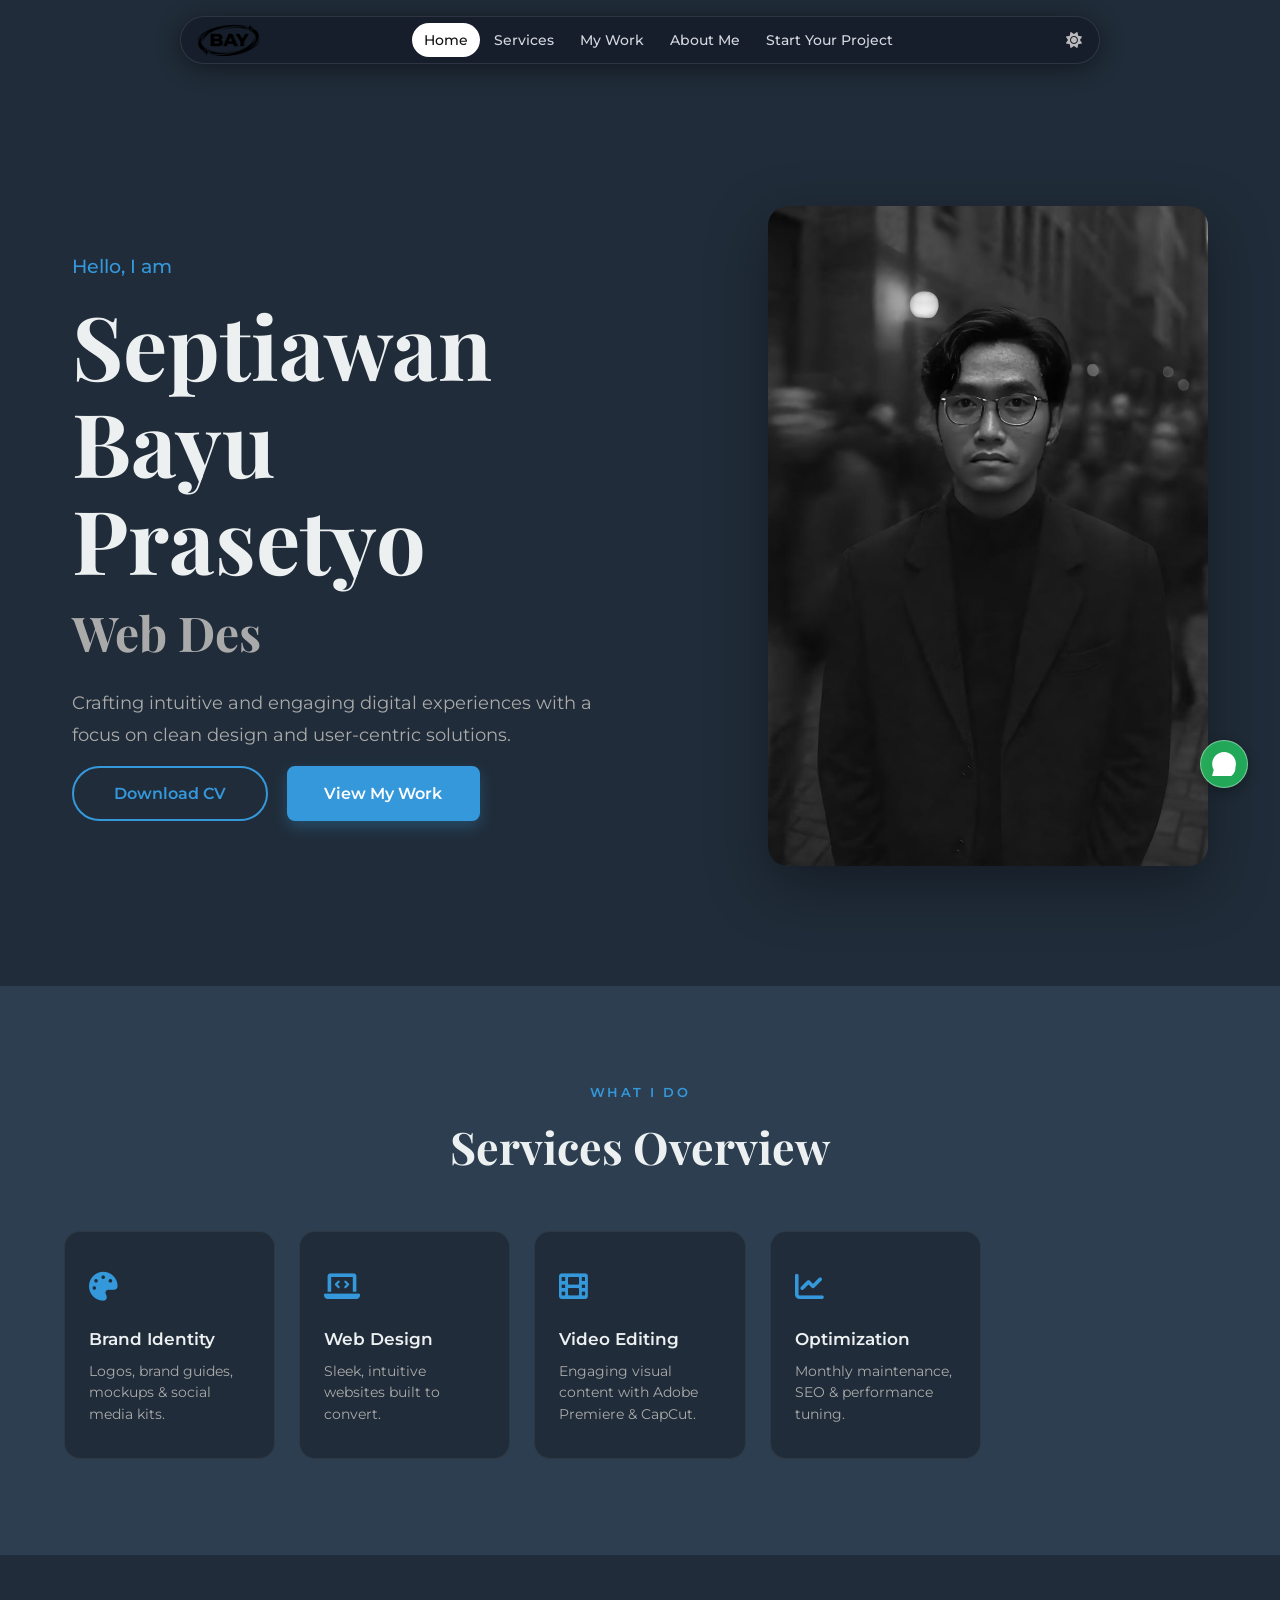
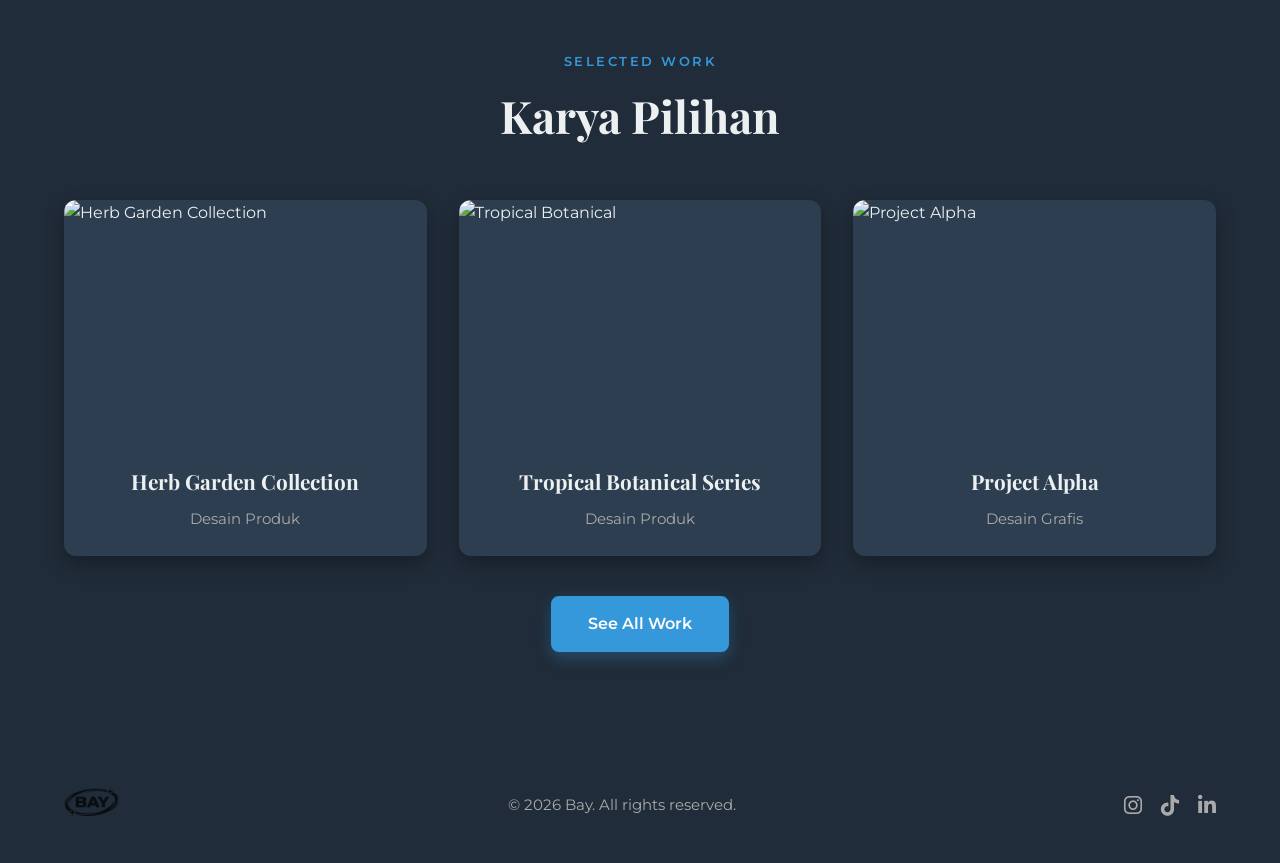
==== commit fa079328: "Add files via upload" ====
--- a/index.html
+++ b/index.html
@@ -1,372 +1,126 @@
-<!DOCTYPE html>
+﻿<!DOCTYPE html>
 <html lang="en">
 <head>
     <meta charset="UTF-8">
     <meta name="viewport" content="width=device-width, initial-scale=1.0">
-    <title>Portfolio - Bay</title>
+    <title>Bay — Web & UI/UX Designer</title>
     <link rel="stylesheet" href="style.css">
     <link href="https://fonts.googleapis.com/css2?family=Montserrat:wght@400;500;600;700&family=Playfair+Display:wght@700&display=swap" rel="stylesheet">
     <link rel="stylesheet" href="https://cdnjs.cloudflare.com/ajax/libs/font-awesome/6.0.0-beta3/css/all.min.css">
 </head>
 <body>
 
-    <!-- Navigation -->
     <nav class="navbar" id="navbar">
         <div class="navbar-pill">
-            <a href="#hero" class="navbar-brand">
+            <a href="index.html" class="navbar-brand">
                 <img src="assets/new-logo.png" alt="Bay Logo" class="navbar-logo-img">
             </a>
             <div class="navbar-menu" id="navbar-menu">
                 <ul class="navbar-nav">
-                    <li class="nav-item"><a href="#hero" class="nav-link active">Home</a></li>
-                    <li class="nav-item"><a href="#services" class="nav-link">Services</a></li>
-                    <li class="nav-item"><a href="#my-work-in-action" class="nav-link">My Work</a></li>
-                    <li class="nav-item"><a href="#about" class="nav-link">About Me</a></li>
-                    <li class="nav-item"><a href="#contact" class="nav-link">Start Your Project</a></li>
+                    <li><a href="index.html" class="nav-link active">Home</a></li>
+                    <li><a href="services.html" class="nav-link">Services</a></li>
+                    <li><a href="work.html" class="nav-link">My Work</a></li>
+                    <li><a href="about.html" class="nav-link">About Me</a></li>
+                    <li><a href="contact.html" class="nav-link nav-cta">Start Your Project</a></li>
                 </ul>
             </div>
             <div class="navbar-right">
-                <button id="theme-toggle" class="theme-toggle" aria-label="Toggle theme">
-                    <i class="fas fa-sun"></i>
-                </button>
-                <button class="navbar-toggler" id="navbar-toggler" aria-label="Toggle navigation">
-                    <span></span><span></span><span></span>
-                </button>
+                <button id="theme-toggle" class="theme-toggle" aria-label="Toggle theme"><i class="fas fa-sun"></i></button>
+                <button class="navbar-toggler" id="navbar-toggler"><span></span><span></span><span></span></button>
             </div>
         </div>
     </nav>
 
-    <!-- Hero Section -->
-    <header id="hero" class="hero-section">
+    <header class="hero-section">
         <div class="hero-wrapper">
             <div class="hero-content reveal-left">
                 <p class="hero-subtitle">Hello, I am</p>
-                <h1 class="hero-title">Septiawan Bayu Prasetyo</h1>
+                <h1 class="hero-title">Septiawan<br>Bayu Prasetyo</h1>
                 <h2 class="hero-tagline">Web &amp; UI/UX Designer</h2>
                 <p class="hero-description">Crafting intuitive and engaging digital experiences with a focus on clean design and user-centric solutions.</p>
                 <div class="hero-cta-buttons">
-                    <a href="./assets/cv/Septiawan_Bayu_Prasetyo_CV.pdf" download class="btn btn-ghost">Download CV</a>
-                    <a href="#portfolio" class="btn btn-primary">View My Work</a>
+                    <a href="assets/cv/Septiawan_Bayu_Prasetyo_CV.pdf" download class="btn btn-ghost">Download CV</a>
+                    <a href="work.html" class="btn btn-primary">View My Work</a>
                 </div>
             </div>
             <div class="hero-image-container reveal-right">
-                <img src="assets/profile_picture.jpeg" alt="Bayu Prasetyo Profile Picture" class="hero-profile-pic">
+                <img src="assets/profile_picture.jpeg" alt="Bayu Prasetyo" class="hero-profile-pic">
             </div>
         </div>
     </header>
 
-    <!-- About Section -->
-    <section id="about" class="about-section section-padding">
+    <!-- Quick preview skills di home -->
+    <section class="home-skills-preview section-padding">
         <div class="container">
-            <div class="about-new-grid">
-                <div class="about-photo-wrap reveal-left">
-                    <img src="assets/IMG_5048.jpg" alt="Bayu Prasetyo" class="about-photo">
-                    <div class="about-photo-badge">
-                        <span class="badge-num">8+</span>
-                        <span class="badge-text">Years of<br>Experience</span>
-                    </div>
-                </div>
-                <div class="about-content reveal-right">
-                    <p class="about-eyebrow">A little bit about me</p>
-                    <h2 class="about-heading">Hi, I'm <span class="highlight">Bayu Prasetyo</span> — a dedicated Brand &amp; Web Designer.</h2>
-                    <p class="about-body">With a passion for transforming businesses through powerful design, I specialize in creating modern, scalable brands and websites that drive growth. Over 8 years across 10+ industries and 100+ successful projects.</p>
-                    <div class="about-stats">
-                        <div class="astat">
-                            <span class="astat-num">8+</span>
-                            <span class="astat-label">Years Experience</span>
-                        </div>
-                        <div class="astat">
-                            <span class="astat-num">10+</span>
-                            <span class="astat-label">Industries</span>
-                        </div>
-                        <div class="astat">
-                            <span class="astat-num">100+</span>
-                            <span class="astat-label">Projects</span>
-                        </div>
-                    </div>
-                    <a href="#contact" class="btn btn-primary">Work With Me</a>
-                </div>
+            <p class="section-eyebrow reveal">What I Do</p>
+            <h2 class="section-title reveal">Services Overview</h2>
+            <div class="home-services-row">
+                <a href="services.html" class="home-service-card reveal">
+                    <div class="hsc-icon"><i class="fas fa-palette"></i></div>
+                    <h3>Brand Identity</h3>
+                    <p>Logos, brand guides, mockups & social media kits.</p>
+                </a>
+                <a href="services.html" class="home-service-card reveal">
+                    <div class="hsc-icon"><i class="fas fa-laptop-code"></i></div>
+                    <h3>Web Design</h3>
+                    <p>Sleek, intuitive websites built to convert.</p>
+                </a>
+                <a href="services.html" class="home-service-card reveal">
+                    <div class="hsc-icon"><i class="fas fa-film"></i></div>
+                    <h3>Video Editing</h3>
+                    <p>Engaging visual content with Adobe Premiere & CapCut.</p>
+                </a>
+                <a href="services.html" class="home-service-card reveal">
+                    <div class="hsc-icon"><i class="fas fa-chart-line"></i></div>
+                    <h3>Optimization</h3>
+                    <p>Monthly maintenance, SEO & performance tuning.</p>
+                </a>
             </div>
         </div>
     </section>
 
-    <!-- Skills Section -->
-    <section id="skills" class="skills-section section-padding">
+    <!-- Mini portfolio preview -->
+    <section class="home-work-preview section-padding">
         <div class="container">
-            <p class="section-eyebrow reveal">My Expertise</p>
-            <h2 class="section-title reveal">Skills &amp; Tools</h2>
-            <div class="skills-grid reveal">
-                <div class="skill-card">
-                    <div class="skill-icon">
-                        <svg viewBox="0 0 100 100" xmlns="http://www.w3.org/2000/svg"><rect width="100" height="100" rx="18" fill="#001E36"/><text x="50" y="62" text-anchor="middle" font-size="38" font-family="serif" font-weight="bold" fill="#31A8FF">Ps</text></svg>
-                    </div>
-                    <span class="skill-name">Adobe Photoshop</span>
-                    <div class="skill-bar"><div class="skill-fill" data-pct="90"></div></div>
+            <p class="section-eyebrow reveal">Selected Work</p>
+            <h2 class="section-title reveal">Karya Pilihan</h2>
+            <div class="portfolio-grid">
+                <div class="portfolio-item reveal">
+                    <img src="assets/dsg2.png" alt="Herb Garden Collection">
+                    <div class="portfolio-info"><h4>Herb Garden Collection</h4><p>Desain Produk</p></div>
                 </div>
-                <div class="skill-card">
-                    <div class="skill-icon">
-                        <svg viewBox="0 0 100 100" xmlns="http://www.w3.org/2000/svg"><rect width="100" height="100" rx="18" fill="#330000"/><text x="50" y="62" text-anchor="middle" font-size="38" font-family="serif" font-weight="bold" fill="#FF9A00">Ai</text></svg>
-                    </div>
-                    <span class="skill-name">Adobe Illustrator</span>
-                    <div class="skill-bar"><div class="skill-fill" data-pct="88"></div></div>
+                <div class="portfolio-item reveal">
+                    <img src="assets/dsg6.png" alt="Tropical Botanical">
+                    <div class="portfolio-info"><h4>Tropical Botanical Series</h4><p>Desain Produk</p></div>
                 </div>
-                <div class="skill-card">
-                    <div class="skill-icon">
-                        <svg viewBox="0 0 100 100" xmlns="http://www.w3.org/2000/svg"><rect width="100" height="100" rx="18" fill="#00005B"/><text x="50" y="62" text-anchor="middle" font-size="38" font-family="serif" font-weight="bold" fill="#9999FF">Pr</text></svg>
-                    </div>
-                    <span class="skill-name">Adobe Premiere</span>
-                    <div class="skill-bar"><div class="skill-fill" data-pct="80"></div></div>
+                <div class="portfolio-item reveal">
+                    <img src="assets/placeholder-project1.jpg" alt="Project Alpha">
+                    <div class="portfolio-info"><h4>Project Alpha</h4><p>Desain Grafis</p></div>
                 </div>
-                <div class="skill-card">
-                    <div class="skill-icon">
-                        <svg viewBox="0 0 100 100" xmlns="http://www.w3.org/2000/svg"><rect width="100" height="100" rx="18" fill="#006B36"/><text x="50" y="65" text-anchor="middle" font-size="30" font-family="sans-serif" font-weight="bold" fill="#FFFFFF">CDR</text></svg>
-                    </div>
-                    <span class="skill-name">CorelDRAW</span>
-                    <div class="skill-bar"><div class="skill-fill" data-pct="82"></div></div>
-                </div>
-                <div class="skill-card">
-                    <div class="skill-icon">
-                        <svg viewBox="0 0 100 100" xmlns="http://www.w3.org/2000/svg"><rect width="100" height="100" rx="18" fill="#000000"/><text x="50" y="65" text-anchor="middle" font-size="30" font-family="sans-serif" font-weight="bold" fill="#FFFFFF">Cap</text><text x="50" y="85" text-anchor="middle" font-size="14" font-family="sans-serif" fill="#00F2EA">Cut</text></svg>
-                    </div>
-                    <span class="skill-name">CapCut</span>
-                    <div class="skill-bar"><div class="skill-fill" data-pct="85"></div></div>
-                </div>
-                <div class="skill-card">
-                    <div class="skill-icon">
-                        <svg viewBox="0 0 100 100" xmlns="http://www.w3.org/2000/svg"><rect width="100" height="100" rx="18" fill="#E44D26"/><text x="50" y="65" text-anchor="middle" font-size="36" font-family="sans-serif" font-weight="bold" fill="#FFFFFF">HTML</text></svg>
-                    </div>
-                    <span class="skill-name">HTML</span>
-                    <div class="skill-bar"><div class="skill-fill" data-pct="75"></div></div>
-                </div>
-                <div class="skill-card">
-                    <div class="skill-icon">
-                        <svg viewBox="0 0 100 100" xmlns="http://www.w3.org/2000/svg"><rect width="100" height="100" rx="18" fill="#264DE4"/><text x="50" y="65" text-anchor="middle" font-size="38" font-family="sans-serif" font-weight="bold" fill="#FFFFFF">CSS</text></svg>
-                    </div>
-                    <span class="skill-name">CSS</span>
-                    <div class="skill-bar"><div class="skill-fill" data-pct="72"></div></div>
-                </div>
+            </div>
+            <div style="text-align:center;margin-top:2.5rem;">
+                <a href="work.html" class="btn btn-primary reveal">See All Work</a>
             </div>
         </div>
     </section>
 
-    <!-- Portfolio Section -->
-    <section id="portfolio" class="portfolio-section section-padding">
-        <div class="container">
-            <h2 class="section-title reveal">Karya Pilihan</h2>
-            <div class="portfolio-grid">
-                <div class="portfolio-item reveal">
-                    <img src="assets/placeholder-project1.jpg" alt="Project 1">
-                    <div class="portfolio-info"><h4>Project Alpha</h4><p>Desain Grafis</p></div>
-                </div>
-                <div class="portfolio-item reveal">
-                    <img src="assets/placeholder-project2.jpg" alt="Project 2">
-                    <div class="portfolio-info"><h4>Project Beta</h4><p>Video Editing</p></div>
-                </div>
-                <div class="portfolio-item reveal">
-                    <img src="assets/placeholder-project3.jpg" alt="Project 3">
-                    <div class="portfolio-info"><h4>Project Gamma</h4><p>Branding</p></div>
-                </div>
-                <div class="portfolio-item reveal">
-                    <img src="assets/placeholder-project4.jpg" alt="Project 4">
-                    <div class="portfolio-info"><h4>Project Delta</h4><p>Content Creation</p></div>
-                </div>
-                <div class="portfolio-item reveal">
-                    <img src="assets/dsg2.png" alt="Herb Garden Dinnerware Set">
-                    <div class="portfolio-info"><h4>Herb Garden Collection</h4><p>Desain Produk</p></div>
-                </div>
-                <div class="portfolio-item reveal">
-                    <img src="assets/dsg6.png" alt="Tropical Botanical Dinnerware">
-                    <div class="portfolio-info"><h4>Tropical Botanical Series</h4><p>Desain Produk</p></div>
-                </div>
-            </div>
-        </div>
-    </section>
-
-    <!-- Services Section -->
-    <section id="services" class="services-section section-padding">
-        <div class="container">
-            <h2 class="section-title reveal">Services</h2>
-            <p class="section-description reveal">Here's how I've transformed brands and web experiences for clients across industries. Each project is a collaboration designed to exceed expectations and drive measurable results.</p>
-            <div class="services-grid">
-                <div class="service-item reveal">
-                    <div class="service-visual"><img src="assets/service-brand-identity.jpg" alt="Brand Identity Design Visual"></div>
-                    <div class="service-content">
-                        <h3 class="service-title">Brand Identity Design</h3>
-                        <p class="service-description">Creating compelling brand identities that attract your ideal customers and differentiate you from competitors.</p>
-                        <div class="service-tags"><span>Logos</span><span>Brand Identity</span><span>Mockups</span><span>Strategy</span><span>Brand Guides</span><span>Social Media</span></div>
-                    </div>
-                </div>
-                <div class="service-item reveal">
-                    <div class="service-visual"><img src="assets/service-web-design.jpg" alt="Web Design & Development Visual"></div>
-                    <div class="service-content">
-                        <h3 class="service-title">Web Design &amp; Development</h3>
-                        <p class="service-description">Crafting sleek, intuitive websites with Webflow. Tailored to engage, impress, and convert your audience.</p>
-                        <div class="service-tags"><span>Website Design</span><span>Wireframing</span><span>Sitemap</span><span>Webflow Development</span><span>SEO Optimization</span></div>
-                    </div>
-                </div>
-                <div class="service-item reveal">
-                    <div class="service-visual"><img src="assets/service-optimization.jpg" alt="Brand & Web Optimization Visual"></div>
-                    <div class="service-content">
-                        <h3 class="service-title">Brand &amp; Web Optimization</h3>
-                        <p class="service-description">Ensuring your site stays up-to-date, secure, and fast. From technical tweaks to content updates on a monthly basis.</p>
-                        <div class="service-tags"><span>Monthly Maintenance</span><span>Blog Design</span><span>SEO Optimization</span><span>Hosting</span><span>Analytics</span></div>
-                    </div>
-                </div>
-            </div>
-        </div>
-    </section>
-
-    <!-- My Work in Action Section -->
-    <section id="my-work-in-action" class="work-in-action-section">
-        <div class="work-in-action-header">
-            <div class="container">
-                <h2 class="section-title reveal">My Work in Action</h2>
-                <p class="work-in-action-description reveal">Here's how I've transformed brands and web experiences for clients across industries. Each project is a collaboration designed to exceed expectations and drive measurable results.</p>
-            </div>
-        </div>
-        <div class="work-in-action-project">
-            <div class="container">
-                <div class="project-showcase reveal">
-                    <div class="project-details-column">
-                        <h3 class="project-title">Executive Parking Service</h3>
-                        <span class="project-tag">Brand + Web Redesign</span>
-                        <p class="project-description">Struggling with finding dependable parking solutions for your special events? With EXP, enjoy effortless valet and self-parking services tailored to your needs.</p>
-                        <a href="#" class="btn btn-primary-accent">Schedule Vault Now</a>
-                    </div>
-                    <div class="project-mockup-column">
-                        <div class="mockup-container">
-                            <img src="assets/mockup-desktop-exp.png" alt="Executive Parking Service Desktop Mockup" class="mockup-desktop">
-                            <img src="assets/mockup-mobile-exp.png" alt="Executive Parking Service Mobile Mockup" class="mockup-mobile">
-                        </div>
-                        <img src="assets/logo/exp_logo_green.png" alt="EXP Logo" class="project-logo">
-                    </div>
-                </div>
-            </div>
-        </div>
-    </section>
-
-    <!-- Contact Section -->
-    <section id="contact" class="contact-section section-padding">
-        <div class="container">
-            <h2 class="section-title reveal">Hubungi Saya</h2>
-            <p class="contact-description reveal">Tertarik untuk bekerja sama? Mari kita bicarakan proyek Anda.</p>
-            <form class="contact-form reveal">
-                <div class="form-group"><input type="text" placeholder="Nama Anda" required></div>
-                <div class="form-group"><input type="email" placeholder="Email Anda" required></div>
-                <div class="form-group"><textarea placeholder="Pesan Anda" rows="5" required></textarea></div>
-                <button type="submit" class="btn btn-primary">Kirim Pesan</button>
-            </form>
-        </div>
-    </section>
-
-    <!-- Footer -->
     <footer class="footer">
-        <div class="container">
+        <div class="container footer-inner">
+            <a href="index.html" class="footer-logo"><img src="assets/new-logo.png" alt="Bay"></a>
             <p>&copy; 2026 Bay. All rights reserved.</p>
             <div class="social-icons">
                 <a href="https://www.instagram.com/bayu.prstyo_/" target="_blank"><i class="fab fa-instagram"></i></a>
-                <a href="#" target="_blank"><i class="fab fa-twitter"></i></a>
+                <a href="https://www.tiktok.com/@bayu.prstyo_" target="_blank"><i class="fab fa-tiktok"></i></a>
                 <a href="#" target="_blank"><i class="fab fa-linkedin-in"></i></a>
             </div>
         </div>
     </footer>
 
-    <a href="https://wa.me/YOUR_PHONE_NUMBER" target="_blank" id="whatsapp-button" class="whatsapp-button show">
+    <a href="https://wa.me/YOUR_PHONE_NUMBER" target="_blank" class="whatsapp-button show">
         <svg xmlns="http://www.w3.org/2000/svg" width="24" height="24" viewBox="0 0 24 24" fill="currentColor"><path d="M.057 24l1.687-6.163c-1.041-1.804-1.557-3.842-1.557-5.879 0-6.566 5.334-11.899 11.901-11.899 3.232 0 6.227 1.241 8.413 3.426 2.188 2.188 3.424 5.183 3.424 8.414 0 6.565-5.333 11.898-11.901 11.898h-.003c-1.446 0-2.887-.393-4.172-1.155l-4.224 1.127 1.196-4.142c-.815-1.12-1.258-2.457-1.258-3.794 0-5.467 4.436-9.904 9.904-9.904 2.697 0 5.207 1.047 7.072 2.912 1.864 1.864 2.911 4.375 2.911 7.071 0 5.467-4.436 9.904-9.903 9.904z"/></svg>
     </a>
     <button id="back-to-top" class="back-to-top">↑</button>
-
-    <script>
-    // ── Scroll Reveal ──────────────────────────────────────────
-    const revealObserver = new IntersectionObserver((entries) => {
-        entries.forEach(entry => {
-            if (entry.isIntersecting) {
-                entry.target.classList.add('is-visible');
-                revealObserver.unobserve(entry.target);
-            }
-        });
-    }, { threshold: 0.12 });
-
-    document.querySelectorAll('.reveal, .reveal-left, .reveal-right, .skill-card, .portfolio-item, .service-item').forEach(el => {
-        revealObserver.observe(el);
-    });
-
-    // ── Skill bar animation ────────────────────────────────────
-    const barObserver = new IntersectionObserver((entries) => {
-        entries.forEach(entry => {
-            if (entry.isIntersecting) {
-                const fill = entry.target.querySelector('.skill-fill');
-                if (fill) {
-                    const pct = fill.getAttribute('data-pct');
-                    fill.style.width = pct + '%';
-                }
-                barObserver.unobserve(entry.target);
-            }
-        });
-    }, { threshold: 0.4 });
-    document.querySelectorAll('.skill-card').forEach(c => barObserver.observe(c));
-
-    // ── Active nav link on scroll ──────────────────────────────
-    const sections = document.querySelectorAll('section[id], header[id]');
-    const navLinks = document.querySelectorAll('.nav-link');
-    window.addEventListener('scroll', () => {
-        let current = '';
-        sections.forEach(s => {
-            if (window.scrollY >= s.offsetTop - 120) current = s.id;
-        });
-        navLinks.forEach(l => {
-            l.classList.remove('active');
-            if (l.getAttribute('href') === '#' + current) l.classList.add('active');
-        });
-    });
-
-    // ── Navbar blur pill on scroll ─────────────────────────────
-    const navbar = document.getElementById('navbar');
-    window.addEventListener('scroll', () => {
-        navbar.classList.toggle('scrolled', window.scrollY > 40);
-    });
-
-    // ── Mobile toggler ─────────────────────────────────────────
-    const toggler = document.getElementById('navbar-toggler');
-    const menu = document.getElementById('navbar-menu');
-    toggler?.addEventListener('click', () => {
-        menu.classList.toggle('active');
-        toggler.classList.toggle('active');
-    });
-    menu?.querySelectorAll('.nav-link').forEach(l => l.addEventListener('click', () => {
-        menu.classList.remove('active');
-        toggler.classList.remove('active');
-    }));
-
-    // ── Theme toggle ───────────────────────────────────────────
-    const themeBtn = document.getElementById('theme-toggle');
-    const body = document.body;
-    const saved = localStorage.getItem('theme');
-    if (saved === 'light') body.classList.add('light-mode');
-    themeBtn?.addEventListener('click', () => {
-        body.classList.toggle('light-mode');
-        localStorage.setItem('theme', body.classList.contains('light-mode') ? 'light' : 'dark');
-    });
-
-    // ── Back to top ─────────────────────────────────────────────
-    const btt = document.getElementById('back-to-top');
-    window.addEventListener('scroll', () => btt?.classList.toggle('show', window.scrollY > 300));
-    btt?.addEventListener('click', () => window.scrollTo({ top: 0, behavior: 'smooth' }));
-
-    // ── Hero typewriter ────────────────────────────────────────
-    const tagline = document.querySelector('.hero-tagline');
-    if (tagline) {
-        const words = ['Web Designer', 'UI/UX Designer', 'Brand Designer', 'Visual Creator'];
-        let wi = 0, ci = 0, deleting = false;
-        const type = () => {
-            const word = words[wi];
-            tagline.textContent = deleting ? word.slice(0, ci--) : word.slice(0, ci++);
-            if (!deleting && ci > word.length) { deleting = true; setTimeout(type, 1400); return; }
-            if (deleting && ci < 0) { deleting = false; wi = (wi + 1) % words.length; ci = 0; }
-            setTimeout(type, deleting ? 60 : 100);
-        };
-        setTimeout(type, 800);
-    }
-    </script>
+    <script src="nav.js"></script>
 </body>
 </html>
+
--- a/style.css
+++ b/style.css
@@ -1,2044 +1,188 @@
-﻿/* Base Reset */
-* {
-    margin: 0;
-    padding: 0;
-    box-sizing: border-box;
-}
-
-/* Theme Variables */
-:root {
-    /* Dark Mode (Default) */
-    --bg-primary: #202c39; /* Darker background */
-    --bg-secondary: #2c3e50; /* Primary color for navbar, cards, contact section */
-    --text-main: #ecf0f1; /* Light grey text */
-    --text-muted: #aaa;
-    --accent-blue: #3498db; /* Blue accent for buttons, links */
-    --accent-red: #e74c3c; /* Red accent */
-    --input-bg: #334354;
-    --input-border: #555;
-    --shadow-color: rgba(0, 0, 0, 0.3);
-
-    /* Fonts */
-    --font-primary: 'Montserrat', sans-serif;
-    --font-secondary: 'Playfair Display', serif;
-
-    /* Navbar Height for positioning */
-    --navbar-height: 70px;
-}
-
-/* Light Mode Overrides */
-body.light-mode {
-    --bg-primary: #f4f7f6; /* Light background */
-    --bg-secondary: #ffffff; /* White for navbar, cards, contact section */
-    --text-main: #333333; /* Dark text */
-    --text-muted: #555;
-    --accent-blue: #2980b9; /* Slightly darker blue for light mode contrast */
-    --accent-red: #c0392b;
-    --input-bg: #f9f9f9;
-    --input-border: #ccc;
-    --shadow-color: rgba(0, 0, 0, 0.1);
-}
-body {
-    font-family: var(--font-primary);
-    line-height: 1.6;
-    color: var(--text-main);
-    background-color: var(--bg-primary);
-    overflow-x: hidden;
-    transition: background-color 0.3s ease, color 0.3s ease;
-}
-
-.container {
-    max-width: 1200px;
-    margin: 0 auto;
-    padding: 0 1rem;
-}
-.section-padding {
-    padding: 6rem 0;
-}
-
-.section-title {
-    font-family: var(--font-secondary);
-    font-size: clamp(2rem, 6vw, 2.8rem); /* Adjust font size for responsiveness */
-    text-align: center;
-    margin-bottom: 3rem;
-    color: var(--text-main);
-}
-
-/* Buttons */
-.btn {
-    display: inline-block;
-    padding: 0.8rem 2.5rem; /* Slightly larger padding */
-    border-radius: 8px; /* Slightly rounder corners */
-    text-decoration: none;
-    font-weight: 600;
-    transition: background-color 0.3s ease, color 0.3s ease, border-color 0.3s ease, transform 0.3s ease, box-shadow 0.3s ease; /* Added box-shadow to transition */
-    cursor: pointer;
-    font-size: 1rem; /* Button font size */
-}
-
-.btn-primary {
-    background-color: var(--accent-blue);
-    color: #fff;
-    border: 2px solid var(--accent-blue); /* Slightly thicker border */
-    box-shadow: 0 6px 15px rgba(52, 152, 219, 0.3); /* More prominent shadow */
-}
-.btn-primary:hover {
-    background-color: #2980b9; /* Darker hover color */
-    border-color: #2980b9;
-    transform: translateY(-4px); /* Slight lift */
-    box-shadow: 0 8px 20px rgba(52, 152, 219, 0.4); /* Clearer shadow on hover */
-}
-
-.btn-secondary {
-    background-color: transparent;
-    color: var(--accent-blue);
-    border: 2px solid var(--accent-blue); /* Slightly thicker border */
-}
-
-.btn-secondary:hover {
-    background-color: var(--accent-blue);
-    color: #fff;
-    transform: translateY(-4px); /* Slight lift */
-    box-shadow: 0 6px 15px rgba(52, 152, 219, 0.3); /* Shadow on hover */
-}
-
-/* Navbar */
-/* --- Theme Variables --- */
-:root {
-    /* Dark Mode (Default) */
-    --bg-primary: #202c39;
-    --bg-secondary: #2c3e50; /* Opaque navy blue */
-    --text-main: #ecf0f1;
-    --text-muted: #aaa;
-    --accent-blue: #3498db;
-    --accent-red: #e74c3c;
-    --input-bg: #334354;
-    --input-border: #555;
-    --shadow-color: rgba(0, 0, 0, 0.3);
-
-    /* FOR NAVBAR TRANSPARENCY & BLUR */
-    --navbar-bg-dark: rgba(44, 62, 80, 0.8); /* Semi-transparent navy blue for navbar */
-    --navbar-bg-light: rgba(255, 255, 255, 0.85); /* Semi-transparent white for navbar */
-    --navbar-blur-filter: blur(10px); /* Blur effect for frosted glass */
-
-    /* Fonts */
-    --font-primary: 'Montserrat', sans-serif;
-    --font-secondary: 'Playfair Display', serif;
-
-    /* Navbar Height for positioning */
-    --navbar-height: 70px;
-}
-
-/* Light Mode Overrides */
-body.light-mode {
-    --bg-primary: #f4f7f6;
-    --bg-secondary: #ffffff; /* Opaque white */
-    --text-main: #333333;
-    --text-muted: #555;
-    --accent-blue: #2980b9;
-    --accent-red: #c0392b;
-    --input-bg: #f9f9f9;
-    --input-border: #ccc;
-    --shadow-color: rgba(0, 0, 0, 0.1);
-
-    /* Light mode navbar transparency/blur */
-    --navbar-bg-dark: rgba(44, 62, 80, 0.8); /* Keep dark variant for fallback if needed with light bg */
-    --navbar-bg-light: rgba(255, 255, 255, 0.85);
-    --navbar-blur-filter: blur(10px); /* Blur effect might need adjustment for light mode */
-}
-
-body {
-    font-family: var(--font-primary);
-    line-height: 1.6;
-    color: var(--text-main);
-    background-color: var(--bg-primary);
-    overflow-x: hidden;
-    transition: background-color 0.3s ease, color 0.3s ease;
-}
-
-/* ... (rest of your CSS) ... */
-
-/* Navbar */
-.navbar {
-    /* background-color: var(--bg-secondary); - will be replaced */
-    background-color: var(--navbar-bg-dark); /* Use the semi-transparent dark variable */
-    backdrop-filter: var(--navbar-blur-filter); /* Apply blur effect */
-    -webkit-backdrop-filter: var(--navbar-blur-filter); /* For Safari compatibility */
-    
-    padding: 1rem 0;
-    position: sticky;
-    top: 0;
-    left: 0;
-    width: 100%;
-    z-index: 1000;
-    box-shadow: 0 2px 10px rgba(0, 0, 0, 0.4); /* Shadow slightly adjusted for raised effect */
-    transition: background-color 0.3s ease, backdrop-filter 0.3s ease, box-shadow 0.3s ease; /* Added backdrop-filter to transition */
-    height: var(--navbar-height);
-    display: flex;
-    align-items: center;
-}
-
-/* Apply transparent background on light mode as well if needed, or adjust variables */
-body.light-mode .navbar {
-    background-color: var(--navbar-bg-light);
-    box-shadow: 0 2px 10px rgba(0, 0, 0, 0.15); /* Softer shadow for light mode */
-}
-/* ... (rest of your CSS) ... */
-
-.navbar .container {
-    display: flex;
-    justify-content: space-between;
-    align-items: center;
-    width: 100%; /* Ensure container takes full width */
-}
-
-/* Logo SVG Styling */
-.logo-container {
-    display: flex;
-    align-items: center;
-}
-.navbar-logo-img {
-    height: 40px; /* Sesuaikan ini agar logo pas di navbar */
-    width: auto;
-    display: block; /* Pastikan gambar berperilaku sebagai block */
-}
-
-/* Ini juga mungkin perlu disesuaikan agar logo tidak keluar dari navbar jika menggunakan background yang transparan */
-.navbar .container .navbar-brand {
-    display: flex; /* Gunakan flex untuk menyelaraskan logo nanti jika perlu */
-    align-items: center;
-}
-
-.logo-svg {
-    height: 50px; /* Adjust logo height as needed */
-    width: auto;
-    fill: var(--text-main); /* Use theme variable for logo color */
-    transition: fill 0.3s ease;
-}
-
-.navbar-brand:hover .logo-svg {
-    fill: var(--accent-blue); /* Change logo color on hover */
-}
-/* Navbar Toggler (Mobile Hamburger Icon) */
-.navbar-toggler {
-    display: none; /* Hidden on desktop */
-    background: none;
-    border: none;
-    cursor: pointer;
-    flex-direction: column;
-    justify-content: space-around;
-    width: 30px;
-    height: 25px;
-    padding: 0;
-    margin-right: 1rem; /* Space from theme icon */
-    /* Ensure it's aligned properly centering vertically if needed */
-}
-.navbar-toggler span {
-    display: block;
-    width: 100%;
-    height: 3px;
-    background-color: var(--text-main);
-    border-radius: 3px;
-    transition: all 0.3s ease-in-out;
-}
-
-.navbar-toggler.active span:nth-child(1) {
-    transform: translateY(11px) rotate(45deg);
-}
-
-.navbar-toggler.active span:nth-child(2) {
-    opacity: 0;
-}
-
-.navbar-toggler.active span:nth-child(3) {
-    transform: translateY(-11px) rotate(-45deg);
-}
-
-/* Navbar Menu and Links */
-.navbar-menu {
-    display: flex; /* Default to flex for desktop */
-}
-
-.navbar-nav {
-    list-style: none;
-    display: flex;
-    gap: 2rem;
-}
-
-.nav-item .nav-link {
-    color: var(--text-main);
-    text-decoration: none;
-    font-weight: 500;
-    transition: color 0.3s ease;
-    padding: 0.5rem 0; /* Add padding for better hover area */
-}
-
-.nav-item .nav-link:hover {
-    color: var(--accent-blue);
-}
-/* Navbar CTA Button */
-.btn-nav-cta {
-    padding: 0.5rem 1.2rem; /* Smaller padding for navbar CTA */
-    font-size: 0.9rem;
-    border-radius: 20px; /* Rounded corners for navbar CTA */
-    box-shadow: none; /* Remove shadow for navbar CTA for subtlety */
-    transition: background-color 0.3s ease, color 0.3s ease, border-color 0.3s ease, transform 0.3s ease; /* Add transform */
-    border: 1px solid var(--accent-blue); /* Ensure border consistency */
-}
-
-.btn-nav-cta:hover {
-    background-color: #2980b9; /* Hover color for navbar CTA */
-    border-color: #2980b9;
-    transform: translateY(-2px); /* Subtle lift on hover */
-    color: #fff; /* Ensure text remains white */
-}
-
-/* Theme Toggle Button */
-.theme-toggle {
-    background: none;
-    border: none;
-    color: var(--text-main);
-    font-size: 1.5rem;
-    cursor: pointer;
-    outline: none;
-    margin-left: 1rem; /* Space from toggler or nav-links */
-    transition: color 0.3s ease;
-}
-
-.theme-toggle:hover {
-    color: var(--accent-blue);
-}
-
-/* --- Hero Section Styling --- */
-.hero-section {
-    background-color: var(--bg-primary); /* Gelap, sesuai referensi */
-    min-height: 100vh;
-    display: flex;
-    align-items: center;
-    padding: 6rem 0;
-    overflow: hidden;
-    position: relative;
-}
-
-.hero-wrapper {
-    display: flex;
-    align-items: center;
-    justify-content: space-between;
-    gap: 4rem; /* Jarak antara kolom */
-    width: 100%;
-    max-width: 1200px; /* Lebar maksimum */
-    margin: 0 auto;
-    padding: 0 2rem; /* Padding samping */
-}
-
-.hero-content {
-    flex: 1;
-    max-width: 550px; /* Batas lebar kolom teks */
-    text-align: left;
-    display: flex;
-    flex-direction: column;
-    gap: 1rem; /* Jarak antar elemen teks */
-}
-
-.hero-subtitle {
-    font-size: 1.3rem;
-    color: var(--accent-blue); /* Menggunakan warna aksen biru */
-    font-weight: 500;
-    margin-bottom: 0.5rem;
-}
-
-.hero-title {
-    font-family: var(--font-secondary); /* Playfair Display */
-    font-size: clamp(3.5rem, 8vw, 6rem); /* Ukuran font yang sangat besar dan dinamis */
-    line-height: 1.1;
-    margin-bottom: 0.5rem;
-    color: var(--text-main);
-    font-weight: 700;
-}
-.hero-tagline {
-    font-family: var(--font-secondary); /* Playfair Display */
-    font-size: clamp(2.5rem, 6vw, 4rem);
-    color: var(--text-muted); /* Warna abu-abu agak terang */
-    margin-bottom: 1.5rem;
-    line-height: 1.2;
-}
-
-.hero-description {
-    font-size: 1.15rem;
-    color: var(--text-muted);
-    line-height: 1.8;
-    margin-bottom: 3rem;
-}
-.hero-cta-buttons {
-    display: flex;
-    gap: 1.5rem;
-}
-
-/* Ghost/Outline Button Style */
-.btn-ghost {
-    background-color: transparent;
-    color: var(--accent-blue); /* Warna teks sesuai aksen */
-    border: 2px solid var(--accent-blue); /* Border tebal sesuai aksen */
-    padding: 1rem 3rem;
-    font-size: 1rem;
-    font-weight: 600;
-    border-radius: 30px; /* Tombol sangat membulat */
-    transition: background-color 0.3s ease, color 0.3s ease, transform 0.3s ease, box-shadow 0.3s ease;
-}
-
-.btn-ghost:hover {
-    background-color: var(--accent-blue); /* Background berubah saat hover */
-    color: #fff; /* Teks jadi putih */
-    transform: translateY(-3px);
-    box-shadow: 0 8px 20px rgba(52, 152, 219, 0.4); /* Shadow seperti tombol primary */
-}
-
-
-/* --- Hero Image Styling --- */
-.hero-image-container {
-    flex-shrink: 0; /* Agar gambar tidak menyusut */
-    width: 45%; /* Sesuaikan lebar kolom gambar */
-    display: flex;
-    justify-content: flex-end; /* Dorong gambar ke kanan dalam kolomnya */
-    align-items: center;
-}
-
-.hero-profile-pic {
-    width: 100%;
-    max-width: 450px; /* Ukuran maksimal gambar */
-    height: auto;
-    border-radius: 15px; /* Sedikit sudut membulat */
-    display: block;
-    box-shadow: 0 15px 40px rgba(0, 0, 0, 0.3); /* Bayangan */
-}
-
-/* Responsive Adjustments for Hero Section */
-@media (max-width: 992px) {
-    .hero-wrapper {
-        flex-direction: column; /* Stack columns */
-        text-align: center; /* Center align text */
-        gap: 4rem;
-    }
-
-    .hero-content {
-        order: 2; /* Text below image */
-        max-width: 100%;
-    }
-
-    .hero-image-container {
-        order: 1; /* Image on top */
-        width: 100%; /* Take full width */
-        justify-content: center; /* Center image */
-        margin-bottom: 3rem;
-    }
-    
-    .hero-profile-pic {
-        max-width: 300px; /* Smaller image on mobile */
-        margin: 0 auto; /* Center image */
-    }
-    
-    .hero-subtitle, .hero-main-title, .hero-tagline, .hero-description {
-        text-align: center; /* Center all text */
-    }
-
-    .hero-cta-buttons {
-        justify-content: center; /* Center buttons */
-    }
-}
-
-@media (max-width: 768px) {
-    .hero-wrapper {
-        gap: 3rem;
-    }
-    .hero-main-title {
-        font-size: clamp(2.8rem, 8vw, 5rem);
-    }
-    .hero-tagline {
-        font-size: clamp(2.2rem, 6vw, 3.5rem);
-    }
-    .hero-description {
-        font-size: 1.1rem;
-    }
-    .btn-ghost, .btn-primary {
-         padding: 0.9rem 2.5rem;
-         font-size: 1rem;
-    }
-}
-
-/* Assuming you use Boxicons for navigation, and want them styled if present. */
-/* If not using Boxicons, this part might not be needed specific to the Hero Section unless they appear there. */
-/* Custom button style for the green CTA */
-.btn-primary-green {
-    background-color: #4CAF50; /* Green color */
-    color: #fff;
-    border: 2px solid #4CAF50;
-    box-shadow: 0 6px 15px rgba(76, 175, 80, 0.4); /* Shadow based on green color */
-    transition: background-color 0.3s ease, color 0.3s ease, border-color 0.3s ease, transform 0.3s ease, box-shadow 0.3s ease;
-    padding: 1rem 3rem; /* Match other primary buttons */
-    font-size: 1.1rem;
-    border-radius: 30px; /* Rounded button */
-}
-.btn-primary-green:hover {
-    background-color: #45a049; /* Darker green on hover */
-    border-color: #45a049;
-    transform: translateY(-4px);
-    box-shadow: 0 8px 20px rgba(76, 175, 80, 0.5);
-}
-
-/* Image and Graphic Styles */
-.profile-image-container {
-    position: relative;
-    display: inline-block; /* Important for shaping */
-}
-
-.profile-picture-hero {
-    width: 100%;
-    max-width: 450px; /* Adjust size as needed */
-    height: auto;
-    display: block;
-    border-radius: 20px; /* Slightly rounded corners */
-    box-shadow: 0 15px 40px rgba(0, 0, 0, 0.3); /* Shadow for the image */
-}
-
-.circular-text-graphic {
-    position: absolute; /* Positioned relative to hero-content-wrapper */
-    top: 50%;
-    left: 100%; /* Position to the right of the image */
-    transform: translateY(-50%); /* Center vertically */
-    width: 150px; /* Fixed width for text container */
-    height: 150px;
-    border-radius: 50%;
-    display: flex;
-    justify-content: center;
-    align-items: center;
-    text-align: center;
-    font-family: var(--font-primary);
-    font-size: 0.8rem;
-    color: var(--text-muted); /* Muted color for text */
-    text-transform: uppercase;
-    letter-spacing: 1px;
-    border: 2px solid var(--accent-blue); /* Border matches accent color */
-    box-shadow: 0 0 20px rgba(52, 152, 219, 0.4); /* Glow effect */
-    margin-left: 20px; /* Some spacing from the image */
-    /* Placeholder: adjust position carefully if needed based on actual image/layout */
-}
-.circular-text-graphic span {
-    font-weight: 700; /* Bold for the main title */
-    color: var(--text-main); /* Main color for title */
-    display: block; /* Ensures title is on its own line if needed */
-    margin-bottom: 5px;
-}
-
-
-/* Responsive adjustments for Hero Section */
-@media (max-width: 992px) { /* Adjust breakpoint as needed */
-    .hero-content-wrapper {
-        flex-direction: column; /* Stack columns vertically */
-        text-align: center; /* Center align text */
-        gap: 4rem; /* More gap when stacked */
-    }
-
-    .hero-text-column {
-        order: 2; /* Text below image on mobile */
-        max-width: 100%; /* Allow text to take full width */
-    }
-
-    .hero-image-column {
-        order: 1; /* Image on top on mobile */
-        margin-bottom: 2rem; /* Space below the image */
-    }
-    
-    /* Center the profile picture on mobile if it's not already */
-    .profile-picture-hero {
-        margin: 0 auto; 
-        max-width: 300px; /* Adjust size for mobile */
-    }
-
-    /* Adjust circular text graphic position */
-    .circular-text-graphic {
-        position: static; /* Remove absolute positioning */
-        transform: none;
-        margin-top: 20px; /* Space between image and text graphic */
-        margin-left: 0; /* Remove left margin */
-        width: 100%; /* Allow it to take available width */
-        max-width: 250px; /* Limit its width */
-        height: auto; /* Auto height */
-        padding: 1rem 0; /* Padding top/bottom */
-        border-radius: 15px; /* Slightly rounded corners instead of circle */
-    }
-     .hero-prefix-title,
-     .hero-main-title,
-     .hero-subheading,
-     .hero-description {
-        text-align: center; /* Center all text elements */
-     }
-     
-     .hero-cta-buttons {
-        justify-content: center; /* Center buttons when stacked */
-     }
-}
-
-/* Further adjustments for smaller screens if needed */
-@media (max-width: 768px) {
-    .hero-content-wrapper {
-        gap: 3rem; /* Slightly less gap */
-    }
-    .hero-main-title{
-        font-size: clamp(2.5rem, 7vw, 4.5rem);
-    }
-    .hero-subheading{
-        font-size: clamp(2rem, 5vw, 3.5rem);
-    }
-    .hero-description{
-        font-size: 1.1rem;
-    }
-    .profile-picture-hero {
-        max-width: 250px;
-    }
-    .hero-cta-buttons {
-        flex-direction: column; /* Stack buttons if only one */
-        align-items: center;
-    }
-    .btn-primary-green {
-         padding: 0.8rem 2rem; /* Adjust button padding */
-         font-size: 1rem;
-    }
-}
-/* About Section */
-.about-section {
-    background-color: var(--bg-primary); /* Latar belakang gelap untuk bagian About */
-    transition: background-color 0.3s ease;
-    padding: 6rem 0; /* Ensure padding is applied */
-}
-
-.about-grid {
-    display: grid;
-    grid-template-columns: 1fr 1fr;
-    gap: 3rem;
-    align-items: center;
-    text-align: left; /* Text alignment to the left */
-}
-.about-image {
-    text-align: center; /* Center the image within its column */
-}
-
-/* Specific styling for the profile picture in the About section */
-.about-image .profile-picture { /* Made selector more specific */
-    width: 100%;
-    max-width: 300px; /* Limit image size */
-    height: auto; /* Maintain aspect ratio */
-    border-radius: 50%; /* Make image circular */
-    display: block; /* Ensure it behaves as a block element */
-    margin: 0 auto; /* Center image within the about-image container */
-    box-shadow: 0 15px 30px var(--shadow-color); /* More prominent shadow */
-    border: 6px solid var(--accent-blue); /* Border to make it pop */
-}
-.about-text h3 {
-    font-family: var(--font-secondary);
-    font-size: 2rem; /* Larger font size for heading */
-    margin-bottom: 1.5rem;
-    color: var(--text-main);
-}
-
-.about-text p {
-    margin-bottom: 2rem; /* Lebih banyak ruang di bawah paragraf */
-    color: var(--text-muted); /* Gunakan warna muted untuk deskripsi */
-    font-size: 1.1rem; /* Ukuran font paragraf sedikit lebih besar */
-    line-height: 1.7; /* Spasi antar baris yang lebih baik */
-}
-
-
-/* Stats Container for Experience Numbers */
-.stats-container {
-    display: grid;
-    grid-template-columns: repeat(3, 1fr); /* Tiga kolom untuk statistik */
-    gap: 2rem; /* Jarak antar statistik */
-    margin-top: 2.5rem; /* Jarak dari paragraf */
-    background-color: var(--bg-secondary); /* Latar belakang gelap untuk wadah statistik */
-    padding: 2rem; /* Padding di dalam wadah */
-    border-radius: 10px; /* Sudut membulat untuk wadah statistik */
-    box-shadow: 0 10px 25px var(--shadow-color); /* Bayangan untuk wadah statistik */
-}
-
-.stat-item {
-    display: flex;
-    flex-direction: column;
-    align-items: center;
-    text-align: center;
-    /* Menghapus background dan shadow dari `.stat-item` karena sudah ada di `.stats-container` */
-}
-
-.stat-number {
-    font-size: 3rem; /* Ukuran font lebih besar untuk angka */
-    font-weight: 700;
-    font-family: var(--font-secondary); /* Gunakan font sekunder untuk angka */
-    color: var(--accent-blue); /* Warna aksen untuk angka */
-    margin-bottom: 0.5rem;
-    line-height: 1.1;
-}
-
-.stat-label {
-    font-size: 0.95rem;
-    font-weight: 500;
-    color: var(--text-muted); /* Warna muted untuk label */
-    text-transform: uppercase; /* Label dalam huruf kapital */
-    letter-spacing: 0.5px; /* Jarak antar huruf sedikit */
-}
-
-/* Responsive adjustments for About Section */
-@media (max-width: 768px) {
-    .about-grid {
-        grid-template-columns: 1fr; /* Stack columns on smaller screens */
-        text-align: center;
-    }
-
-    .about-image {
-        order: -1; /* Move image to the top on mobile */
-        margin-bottom: 2rem;
-    }
-
-    .about-image img.profile-picture {
-        max-width: 250px; /* Smaller image on mobile */
-    }
-
-    .stats-container {
-        grid-template-columns: 1fr; /* Stack stats on mobile too */
-        margin-top: 1.5rem;
-        padding: 1.5rem;
-    }
-
-    .stat-item {
-        margin-bottom: 1.5rem; /* Add default margin for stacked items */
-    }
-    .stat-item:last-child {
-        margin-bottom: 0; /* No margin for the last item */
-    }
-}
-.about-text h3 {
-    font-family: var(--font-secondary);
-    font-size: 1.8rem;
-    margin-bottom: 1rem;
-    color: var(--accent-blue);
-}
-
-.about-text p {
-    margin-bottom: 1rem;
-    color: var(--text-main);
-}
-
-/* Portfolio Section */
-.portfolio-section {
-    background-color: var(--bg-primary); /* Menggunakan background primer */
-    transition: background-color 0.3s ease;
-    padding: 6rem 0;
-}
-
-.section-title.portfolio-section-title { /* Bisa tambahkan kelas spesifik jika perlu */
-    color: var(--text-main); /* Pastikan judul portofolio sesuai tema */
-}
-
-.portfolio-grid {
-    display: grid;
-    /* Default ke 2 kolom, akan diubah di @media */
-    grid-template-columns: repeat(2, 1fr); /* Dua kolom di desktop */
-    gap: 2.5rem; /* Jarak antar item portofolio */
-}
-.portfolio-item {
-    background-color: var(--bg-secondary); /* Latar belakang item portofolio */
-    border-radius: 10px; /* Sedikit lebih membulat */
-    overflow: hidden; /* Penting untuk memastikan gambar tidak keluar dari radius */
-    box-shadow: 0 8px 20px var(--shadow-color); /* Bayangan yang lebih menonjol saat normal */
-    transition: transform 0.4s ease, box-shadow 0.4s ease, background-color 0.3s ease; /* Tambahkan box-shadow ke transition */
-    cursor: pointer; /* Kursor menjadi pointer saat hover */
-    display: flex;
-    flex-direction: column; /* Agar konten tersusun vertikal */
-    justify-content: space-between; /* Agar info berada di bawah gambar */
-}
-
-.portfolio-item:hover {
-    transform: translateY(-8px); /* Sedikit terangkat saat hover */
-    box-shadow: 0 12px 30px rgba(60, 80, 100, 0.4); /* Bayangan lebih besar dan gelap saat hover */
-}
-
-.portfolio-item img {
-    width: 100%;
-    height: 280px; /* Tinggikan sedikit tinggi gambar */
-    object-fit: cover; /* Pastikan gambar menutupi area tanpa distorsi */
-    display: block;
-    transition: transform 0.4s ease; /* Animasi zoom halus pada gambar */
-}
-
-.portfolio-item:hover img {
-    transform: scale(1.05); /* Efek zoom halus pada gambar */
-}
-
-.portfolio-info {
-    padding: 1.8rem; /* Padding lebih besar */
-    text-align: center; /* Pusatkan teks info */
-}
-
-.portfolio-info h4 {
-    font-family: var(--font-secondary);
-    font-size: 1.5rem; /* Ukuran font judul proyek lebih besar */
-    margin-bottom: 0.7rem;
-    color: var(--text-main);
-}
-
-.portfolio-info p {
-    font-size: 1rem; /* Ukuran font deskripsi proyek sedikit lebih besar */
-    color: var(--text-muted);
-    margin-bottom: 0; /* Tidak perlu margin di bawahnya */
-}
-
-/* Responsive adjustments for Portfolio Section */
-@media (max-width: 768px) {
-    .portfolio-grid {
-        grid-template-columns: 1fr; /* Satu kolom di mobile */
-        gap: 2rem;
-    }
-
-    .portfolio-item img {
-        height: 220px; /* Kurangi tinggi gambar di mobile */
-    }
-    .portfolio-info {
-        padding: 1.5rem; /* Kurangi padding di mobile */
-    }
-    .portfolio-info h4 {
-        font-size: 1.3rem;
-    }
-    .portfolio-info p {
-        font-size: 0.95rem;
-    }
-}
-
-.portfolio-info p {
-    font-size: 0.9rem;
-    color: var(--text-main);
-}
-
-/* Contact Section */
-.contact-section {
-    background-color: var(--bg-secondary); /* Menggunakan background sekunder untuk kontras */
-    text-align: center;
-    padding: 7rem 0; /* Padding lebih besar untuk bagian kontak */
-    transition: background-color 0.3s ease;
-}
-
-.contact-description {
-    font-size: 1.15rem; /* Sedikit lebih besar deskripsi */
-    margin-bottom: 3rem; /* Lebih banyak ruang sebelum formulir */
-    color: var(--text-muted);
-}
-
-.contact-form {
-    max-width: 700px; /* Form bisa sedikit lebih lebar */
-    margin: 0 auto;
-    display: flex;
-    flex-direction: column;
-    gap: 1.8rem; /* Jarak antar elemen formulir */
-}
-
-.form-group {
-    text-align: left; /* Alignment ke kiri agar placeholder terlihat lebih baik */
-}
-
-.form-group input,
-.form-group textarea {
-    width: 100%;
-    padding: 1.2rem; /* Padding lebih besar di dalam input/textarea */
-    border: 1px solid var(--input-border);
-    background-color: var(--input-bg);
-    color: var(--text-main);
-    border-radius: 8px; /* Sudut lebih membulat */
-    font-family: var(--font-primary);
-    font-size: 1.05rem; /* Ukuran font input sedikit lebih besar */
-    transition: background-color 0.3s ease, border-color 0.3s ease, box-shadow 0.3s ease; /* Tambahkan box-shadow ke transition */
-    box-shadow: inset 0 2px 5px var(--shadow-color); /* Efek inset shadow */
-}
-
-.form-group input:focus,
-.form-group textarea:focus {
-    outline: none; /* Hilangkan outline default */
-    border-color: var(--accent-blue); /* Border berubah saat fokus */
-    box-shadow: inset 0 2px 5px var(--shadow-color), 0 0 0 3px rgba(52, 152, 219, 0.3); /* Tambahkan glow effect saat fokus */
-}
-
-.form-group input::placeholder,
-.form-group textarea::placeholder {
-    color: var(--text-muted);
-    font-size: 1rem; /* Ukuran placeholder konsisten */
-    font-weight: 400;
-}
-
-.contact-form .btn-primary {
-    width: auto;
-    align-self: center; /* Pusatkan tombol kirim */
-    padding: 1rem 3rem; /* Sesuaikan padding tombol */
-    font-size: 1.1rem; /* Ukuran font tombol kirim lebih besar */
-    border-radius: 30px; /* Tombol lebih bulat */
-    transition: background-color 0.3s ease, color 0.3s ease, border-color 0.3s ease, transform 0.3s ease, box-shadow 0.3s ease;
-}
-
-.contact-form .btn-primary:hover {
-    background-color: #2980b9; /* Warna hover tombol */
-    border-color: #2980b9;
-    box-shadow: 0 8px 20px rgba(52, 152, 219, 0.4); /* Shadow lebih menonjol saat hover */
-    transform: translateY(-3px); /* Sedikit terangkat */
-}
-
-/* Responsiveness for Contact Form */
-@media (max-width: 768px) {
-    .contact-section {
-        padding: 5rem 0; /* Kurangi padding di mobile */
-    }
-
-    .contact-form {
-        max-width: 90%; /* Biarkan formulir sedikit lebih lebar di mobile */
-        margin: 0 auto;
-        gap: 1.5rem; /* Jarak antar elemen */
-        padding: 0 1rem; /* Padding kiri-kanan untuk formulir */
-    }
-
-    .form-group input,
-    .form-group textarea {
-        padding: 1rem; /* Kurangi padding input di mobile */
-        font-size: 1rem;
-    }
-
-    .contact-form .btn-primary {
-        padding: 0.9rem 2.5rem; /* Sesuaikan padding tombol di mobile */
-        font-size: 1.05rem;
-    }
-}
-.form-group input::placeholder, .form-group textarea::placeholder {
-    color: var(--text-muted);
-}
-
-.contact-form .btn-primary {
-    width: auto;
-    align-self: center;
-    padding-left: 3rem;
-    padding-right: 3rem;
-}
-
-/* Footer */
-.footer {
-    /* Menggunakan variabel tema untuk background dan color */
-    background-color: var(--bg-primary); /* Gunakan background primer untuk footer */
-    color: var(--text-muted); /* Teks muted untuk footer */
-    padding: 3rem 0; /* Padding lebih besar */
-    text-align: center;
-    font-size: 0.95rem; /* Ukuran font sedikit lebih besar */
-    transition: background-color 0.3s ease, color 0.3s ease;
-}
-
-.footer .container {
-    display: flex;
-    justify-content: space-between;
-    align-items: center;
-    flex-wrap: wrap; /* Agar konten pindah baris jika layar kecil */
-    gap: 1.5rem; /* Jarak antar elemen di dalam container footer */
-}
-.footer p {
-    margin-bottom: 0; /* Hapus margin bawah paragraf copyright */
-    font-weight: 400;
-}
-
-.social-icons {
-    display: flex;
-    gap: 1.3rem; /* Jarak lebih lega antar ikon sosial */
-}
-
-.social-icons a {
-    color: var(--text-muted); /* Teks muted untuk ikon */
-    font-size: 1.4rem; /* Ukuran ikon lebih besar */
-    transition: color 0.3s ease, transform 0.3s ease; /* Tambahkan transform untuk efek hover */
-    display: inline-block; /* Agar bisa menerapkan transform */
-}
-
-.social-icons a:hover {
-    color: var(--accent-blue); /* Warna aksen saat hover */
-    transform: translateY(-3px) scale(1.1); /* Sedikit terangkat dan membesar */
-}
-
-/* Responsiveness for Footer */
-@media (max-width: 768px) {
-    .footer .container {
-        flex-direction: column; /* Tumpuk elemen footer secara vertikal */
-        gap: 1rem;
-    }
-    .footer p {
-        margin-bottom: 1rem; /* Beri ruang di bawah paragraf copyright */
-    }
-
-    .social-icons {
-        gap: 1.5rem; /* Sedikit lebih lebar jarak ikon di mobile */
-    }
-
-    .social-icons a {
-        font-size: 1.3rem; /* Ukuran ikon sedikit lebih kecil di mobile */
-    }
-}
-
-.social-icons a:hover {
-    color: var(--accent-blue);
-}
-
-/* Floating Buttons */
-.whatsapp-button,
-.back-to-top {
-    position: fixed;
-    bottom: 2rem;
-    right: 2rem;
-    width: 50px;
-    height: 50px;
-    border-radius: 50%;
-    display: none; /* Sembunyikan secara default */
-    justify-content: center;
-    align-items: center;
-    font-size: 1.5rem;
-    color: #fff;
-    cursor: pointer;
-    z-index: 999;
-    box-shadow: 0 4px 10px var(--shadow-color);
-    transition: all 0.3s ease;
-    text-decoration: none; /* Pastikan tidak ada underline */
-}
-
-.whatsapp-button.show,
-.back-to-top.show {
-    display: flex; /* Tampilkan saat class 'show' ditambahkan */
-}
-
-.whatsapp-button {
-    background-color: rgba(37, 211, 102, 0.7); /* Warna WhatsApp transparan */
-    backdrop-filter: blur(5px);
-    border: 1px solid rgba(255, 255, 255, 0.4);
-    bottom: 8rem; /* Di atas tombol back-to-top */
-}
-
-.whatsapp-button:hover {
-    background-color: rgba(37, 211, 102, 0.9);
-    transform: translateY(-5px) scale(1.05);
-}
-
-.back-to-top {
-    background-color: rgba(255, 255, 255, 0.2); /* Transparan */
-    backdrop-filter: blur(5px);
-    border: 1px solid rgba(255, 255, 255, 0.4);
-}
-
-.back-to-top:hover {
-    background-color: rgba(255, 255, 255, 0.3);
-    transform: translateY(-5px) scale(1.05);
-}
-
-/* Responsive Adjustments */
-@media (max-width: 768px) {
-    .navbar-toggler {
-        display: flex;
-    }
-
-    .navbar-menu {
-        display: none;
-        flex-direction: column;
-        position: absolute;
-        top: 100%;
-        left: 0;
-        width: 100%;
-        background-color: var(--bg-secondary); /* Menggunakan variabel tema */
-        box-shadow: 0 2px 5px var(--shadow-color);
-    }
-
-    .navbar-menu.active {
-        display: flex;
-    }
-
-    .navbar-nav {
-        flex-direction: column;
-        text-align: center;
-        padding: 1rem 0;
-    }
-
-    .nav-item {
-        margin: 0.5rem 0;
-    }
-
-    .hero-title {
-        font-size: clamp(2rem, 5vw, 3.5rem);
-    }
-
-    .about-grid {
-        grid-template-columns: 1fr;
-        text-align: center;
-    }
-
-    .about-image {
-        order: -1; /* Pindahkan gambar ke atas di mobile */
-    }
-
-    .portfolio-grid {
-        grid-template-columns: 1fr;
-    }
-
-    .contact-form {
-        padding: 0 1rem;
-    }
-
-    .whatsapp-button {
-        bottom: 6.5rem;
-        right: 1.5rem;
-        width: 40px;
-        height: 40px;
-        font-size: 1.2rem;
-    }
-
-    .back-to-top {
-        bottom: 1.5rem;
-        right: 1.5rem;
-        width: 40px;
-        height: 40px;
-        font-size: 1.2rem;
-    }
-
-    .footer .container {
-        flex-direction: column;
-    }
-}
-
-@media (max-width: 480px) {
-    .section-padding {
-        padding: 4rem 0;
-    }
-
-    .section-title {
-        font-size: 2rem;
-    }
-
-    .hero-subtitle {
-        font-size: 1rem;
-    }
-
-    .hero-description {
-        font-size: 0.9rem;
-    }
-
-    .about-text h3 {
-        font-size: 1.5rem;
-    }
-
-    .portfolio-info h4 {
-        font-size: 1.2rem;
-    }
-
-    .whatsapp-button {
-        bottom: 5rem;
-        right: 1rem;
-        width: 30px;
-        height: 30px;
-        font-size: 1rem;
-    }
-
-    .back-to-top {
-        bottom: 1rem;
-        right: 1rem;
-        width: 30px;
-        height: 30px;
-        font-size: 1rem;
-    }
-}
-/* --- Scroll Animations --- */
-
-/* Class untuk elemen yang akan diberi animasi */
-.scroll-animate {
-    opacity: 0; /* Mulai dari transparan */
-    transform: translateY(20px); /* Mulai sedikit lebih rendah */
-    transition: opacity 0.6s ease-out, transform 0.6s ease-out; /* Durasi dan jenis animasi */
-}
-
-/* Class yang akan ditambahkan oleh JavaScript saat elemen masuk ke viewport */
-.scroll-animate.is-visible {
-    opacity: 1; /* Menjadi sepenuhnya terlihat */
-    transform: translateY(0); /* Kembali ke posisi semula */
-}
-
-/* Opsional: bisa tambahkan efek fade-in saja tanpa transform */
-.scroll-animate.fade-in {
-     opacity: 0;
-     transition: opacity 0.6s ease-out;
-}
-.scroll-animate.fade-in.is-visible {
-     opacity: 1;
-}
-
-.scroll-animate.slide-up {
-     opacity: 0;
-     transform: translateY(30px);
-     transition: opacity 0.6s ease-out, transform 0.6s ease-out;
-}
-.scroll-animate.slide-up.is-visible {
-     opacity: 1;
-     transform: translateY(0);
-}
-/* --- My Work in Action Section --- */
-.work-in-action-section {
-    background-color: var(--bg-primary); /* Dark background */
-    padding-top: 7rem; /* Padding atas yang lebih besar */
-    padding-bottom: 0; /* No bottom padding, as the project section below handles it */
-    overflow: hidden; /* Hide any potential overflow */
-}
-.work-in-action-header {
-    text-align: center;
-    padding-bottom: 4rem; /* Padding below the header text */
-}
-
-.work-in-action-header .section-title {
-    font-size: clamp(2.5rem, 8vw, 3.5rem); /* Adjust title size */
-    color: var(--text-main);
-}
-
-.work-in-action-description {
-    font-size: 1.1rem;
-    color: var(--text-muted);
-    max-width: 700px; /* Limit width for readability */
-    margin: 1.5rem auto; /* Center the description */
-    line-height: 1.7;
-}
-
-/* Individual Project Showcase */
-.work-in-action-project {
-    background-color: var(--bg-secondary); /* Lighter background for the project itself */
-    padding: 6rem 0; /* Padding around the project details */
-    position: relative; /* For positioning elements like the project logo */
-}
-
-.project-showcase {
-    display: flex;
-    align-items: center;
-    justify-content: space-between;
-    gap: 4rem;
-}
-
-.project-details-column {
-    flex: 1;
-    max-width: 45%; /* Limit width of text column */
-    order: 1; /* Default order */
-    text-align: left; /* Align text left */
-}
-
-.project-title {
-    font-family: var(--font-secondary);
-    font-size: clamp(2.2rem, 5vw, 3rem);
-    color: var(--text-main);
-    margin-bottom: 0.8rem;
-    line-height: 1.2;
-}
-
-.project-tag {
-    display: inline-block;
-    background-color: var(--accent-blue); /* Or use a custom color from screenshot */
-    color: #fff;
-    padding: 0.5rem 1rem;
-    border-radius: 20px;
-    font-size: 0.9rem;
-    font-weight: 500;
-    margin-bottom: 1.5rem;
-    text-transform: uppercase;
-}
-.project-description {
-    font-size: 1.05rem;
-    color: var(--text-muted);
-    line-height: 1.7;
-    margin-bottom: 3rem;
-}
-
-.project-mockup-column {
-    flex: 1;
-    max-width: 50%; /* Limit width of mockup column */
-    position: relative; /* For positioning the logo */
-    order: 2; /* Default order */
-    display: flex;
-    justify-content: center;
-    align-items: center;
-}
-
-.mockup-container {
-    position: relative;
-    width: 100%;
-    max-width: 450px; /* Adjust the size of the mockup area */
-}
-
-.mockup-desktop,
-.mockup-mobile {
-    width: 100%;
-    height: auto;
-    display: block;
-    border-radius: 15px; /* Rounded corners for mockups */
-}
-/* Positioning for the mockups might need adjustment based on actual images */
-.mockup-desktop {
-    z-index: 1;
-}
-
-.mockup-mobile {
-    position: absolute;
-    bottom: -15%; /* Position below the desktop mockup */
-    left: 50%;
-    transform: translateX(-50%) scale(0.7); /* Center and scale down */
-    z-index: 2; /* Mobile mockup appears on top */
-}
-
-.project-logo {
-    position: absolute;
-    top: 20px; /* Adjust position */
-    right: 20px; /* Adjust position */
-    width: 80px; /* Adjust size */
-    height: auto;
-    opacity: 0.7; /* Make it slightly subtle */
-}
-
-/* Custom button style for the green CTA in project details */
-.btn-primary-accent {
-    background-color: #4CAF50; /* Green color */
-    color: #fff;
-    border: 2px solid #4CAF50;
-    box-shadow: 0 6px 15px rgba(76, 175, 80, 0.4);
-    transition: background-color 0.3s ease, color 0.3s ease, border-color 0.3s ease, transform 0.3s ease, box-shadow 0.3s ease;
-    padding: 0.9rem 2.8rem; /* Button padding */
-    font-size: 1rem;
-    border-radius: 30px; /* Rounded button */
-}
-
-.btn-primary-accent:hover {
-    background-color: #45a049; /* Darker green on hover */
-    border-color: #45a049;
-    transform: translateY(-3px);
-    box-shadow: 0 8px 20px rgba(76, 175, 80, 0.5);
-}
-
-
-/* Responsive adjustments for My Work in Action Section */
-@media (max-width: 992px) {
-    .project-showcase {
-        flex-direction: column; /* Stack columns vertically */
-        text-align: center;
-    }
-
-    .project-details-column {
-        order: 2; /* Text below image on mobile */
-        max-width: 100%;
-    }
-
-    .project-mockup-column {
-        order: 1; /* Image on top on mobile */
-        max-width: 100%;
-        margin-bottom: 3rem; /* Space below mockups */
-    }
-    .mockup-mobile {
-        bottom: -5%; /* Adjust mobile mockup position when stacked */
-        transform: translateX(-50%) scale(0.6); /* Adjust scale */
-    }
-    
-    .project-logo {
-        top: 15px;
-        right: 15px;
-        width: 60px;
-    }
-    
-    .work-in-action-header .container {
-        padding: 0 1rem; /* Ensure padding for header on mobile */
-    }
-    
-    .work-in-action-project .container {
-        padding: 0 1rem;
-    }
-}
-
-@media (max-width: 768px) {
-    .work-in-action-section {
-        padding-top: 5rem; /* Adjusted padding */
-    }
-    .work-in-action-header {
-        padding-bottom: 3rem;
-    }
-    .work-in-action-description {
-        font-size: 1rem;
-    }
-    .project-showcase {
-        gap: 3rem;
-    }
-    .project-title {
-        font-size: clamp(2rem, 5vw, 2.8rem);
-    }
-    .project-tag {
-        margin-bottom: 1rem;
-    }
-    .project-description {
-        font-size: 1rem;
-        margin-bottom: 2.5rem;
-    }
-    .mockup-mobile {
-        transform: translateX(-50%) scale(0.5); /* Smaller scale on mobile */
-    }
-    .project-logo {
-        width: 50px;
-    }
-}
-/* --- Services Section --- */
-.services-section {
-    background-color: var(--bg-primary); /* Latar belakang gelap */
-    padding: 7rem 0; /* Padding yang luas */
-    transition: background-color 0.3s ease;
-}
-
-.services-section .section-title {
-    color: var(--text-main); /* Warna judul sesuai tema */
-}
-
-.services-section .section-description {
-    font-size: 1.1rem;
-    color: var(--text-muted);
-    max-width: 700px;
-    margin: 1.5rem auto 4rem auto; /* Jarak yang cukup dari judul dan grid */
-    line-height: 1.7;
-}
-.services-grid {
-    display: grid;
-    grid-template-columns: repeat(3, 1fr); /* Tiga kolom untuk layanan */
-    gap: 3rem; /* Jarak antar kartu layanan */
-}
-
-.service-item {
-    background-color: var(--bg-secondary); /* Latar belakang kartu layanan */
-    border-radius: 15px; /* Sudut membulat */
-    overflow: hidden; /* Pastikan visual tidak keluar dari sudut */
-    box-shadow: 0 10px 30px var(--shadow-color); /* Bayangan kartu */
-    transition: transform 0.3s ease, box-shadow 0.3s ease, background-color 0.3s ease;
-    display: flex;
-    flex-direction: column; /* Susun vertikal di dalam kartu */
-    justify-content: space-between; /* Distribusikan ruang */
-}
-
-.service-item:hover {
-    transform: translateY(-10px); /* Efek mengangkat kartu saat hover */
-    box-shadow: 0 15px 40px rgba(0, 0, 0, 0.4); /* Bayangan lebih menonjol saat hover */
-}
-
-.service-visual img {
-    width: 100%;
-    height: 250px; /* Tinggi gambar layanan */
-    object-fit: cover; /* Pastikan gambar menutupi area tanpa distorsi */
-    display: block;
-}
-.service-content {
-    padding: 2.5rem 1.8rem; /* Padding di dalam konten layanan */
-    text-align: center;
-}
-
-.service-title {
-    font-family: var(--font-secondary);
-    font-size: 1.8rem; /* Ukuran judul layanan */
-    color: var(--text-main);
-    margin-bottom: 1rem;
-    line-height: 1.3;
-}
-
-.service-description {
-    font-size: 1rem;
-    color: var(--text-muted);
-    line-height: 1.7;
-    margin-bottom: 2rem; /* Jarak sebelum tags */
-}
-
-.service-tags {
-    display: flex;
-    flex-wrap: wrap; /* Agar tag pindah baris */
-    justify-content: center;
-    gap: 0.8rem; /* Jarak antar tag */
-    margin-top: auto; /* Dorong ke bawah jika ada ruang */
-}
-
-.service-tags span {
-    background-color: var(--bg-primary); /* Latar belakang tag gelap */
-    color: var(--accent-blue); /* Warna teks tag */
-    padding: 0.4rem 1rem;
-    border-radius: 20px; /* Tag membulat */
-    font-size: 0.85rem;
-    font-weight: 500;
-    border: 1px solid var(--accent-blue); /* Border sesuai warna aksen */
-    transition: background-color 0.3s ease, color 0.3s ease;
-}
-
-.service-tags span:hover {
-    background-color: var(--accent-blue);
-    color: #fff;
-}
-
-/* Responsive adjustments for Services Section */
-@media (max-width: 992px) {
-    .services-grid {
-        grid-template-columns: repeat(2, 1fr); /* Dua kolom di tablet */
-        gap: 2.5rem;
-    }
-    .service-content {
-        padding: 2rem 1.5rem;
-    }
-    .service-title {
-        font-size: 1.6rem;
-    }
-}
-
-@media (max-width: 768px) {
-    .services-section {
-        padding: 5rem 0;
-    }
-    .services-grid {
-        grid-template-columns: 1fr; /* Satu kolom di mobile */
-        gap: 3rem;
-    }
-    .service-item {
-        padding: 0 1rem; /* Tambahkan padding jika item tunggal */
-    }
-    .service-visual img {
-        height: 200px; /* Kurangi tinggi gambar di mobile */
-    }
-     .service-content {
-         padding: 1.5rem 1rem;
-     }
-     .service-title {
-         font-size: 1.5rem;
-     }
-     .service-tags {
-         gap: 0.6rem;
-     }
-}
-/* --- Services Section Styling --- */
-.services-section {
-    background-color: var(--bg-primary); /* Dark background */
-    padding: 7rem 0; /* Ample padding */
-    transition: background-color 0.3s ease;
-}
-
-.services-section .section-title {
-    color: var(--text-main); /* Title color consistent with theme */
-}
-
-.services-section .section-description {
-    font-size: 1.1rem;
-    color: var(--text-muted);
-    max-width: 700px; /* Limit width for readability */
-    margin: 1.5rem auto 4rem auto; /* Space below title and before grid */
-    line-height: 1.7;
-}
-.services-grid {
-    display: grid;
-    grid-template-columns: repeat(3, 1fr); /* Three columns for services */
-    gap: 3rem; /* Space between service cards */
-}
-
-.service-item {
-    background-color: var(--bg-secondary); /* Background for service cards */
-    border-radius: 15px; /* Rounded corners */
-    overflow: hidden; /* Ensure visual stays within corners */
-    box-shadow: 0 10px 30px var(--shadow-color); /* Card shadow */
-    transition: transform 0.3s ease, box-shadow 0.3s ease, background-color 0.3s ease;
-    display: flex;
-    flex-direction: column; /* Arrange content vertically within the card */
-    justify-content: space-between; /* Distribute space */
-}
-
-.service-item:hover {
-    transform: translateY(-10px); /* Lift effect on hover */
-    box-shadow: 0 15px 40px rgba(0, 0, 0, 0.4); /* More prominent shadow on hover */
-}
-
-.service-visual img {
-    width: 100%;
-    height: 250px; /* Height of service images */
-    object-fit: cover; /* Ensure image covers area without distortion */
-    display: block;
-}
-.service-content {
-    padding: 2.5rem 1.8rem; /* Padding within service content */
-    text-align: center;
-}
-
-.service-title {
-    font-family: var(--font-secondary);
-    font-size: 1.8rem; /* Service title size */
-    color: var(--text-main);
-    margin-bottom: 1rem;
-    line-height: 1.3;
-}
-
-.service-description {
-    font-size: 1rem;
-    color: var(--text-muted);
-    line-height: 1.7;
-    margin-bottom: 2rem; /* Space before tags */
-}
-
-.service-tags {
-    display: flex;
-    flex-wrap: wrap; /* Allow tags to wrap */
-    justify-content: center;
-    gap: 0.8rem; /* Space between tags */
-    margin-top: auto; /* Push to bottom if there's extra space */
-}
-
-.service-tags span {
-    background-color: var(--bg-primary); /* Dark tag background */
-    color: var(--accent-blue); /* Tag text color */
-    padding: 0.4rem 1rem;
-    border-radius: 20px; /* Rounded tags */
-    font-size: 0.85rem;
-    font-weight: 500;
-    border: 1px solid var(--accent-blue); /* Border matching accent color */
-    transition: background-color 0.3s ease, color 0.3s ease;
-}
-
-.service-tags span:hover {
-    background-color: var(--accent-blue);
-    color: #fff;
-}
-
-/* Responsive adjustments for Services Section */
-@media (max-width: 992px) {
-    .services-grid {
-        grid-template-columns: repeat(2, 1fr); /* Two columns on tablet */
-        gap: 2.5rem;
-    }
-    .service-content {
-        padding: 2rem 1.5rem;
-    }
-    .service-title {
-        font-size: 1.6rem;
-    }
-}
-
-@media (max-width: 768px) {
-    .services-section {
-        padding: 5rem 0;
-    }
-    .services-grid {
-        grid-template-columns: 1fr; /* One column on mobile */
-        gap: 3rem;
-    }
-    .service-item {
-        padding: 0 1rem; /* Add padding if single item */
-    }
-    .service-visual img {
-        height: 200px; /* Reduced image height on mobile */
-    }
-     .service-content {
-         padding: 1.5rem 1rem;
-     }
-     .service-title {
-         font-size: 1.5rem;
-     }
-     .service-tags {
-         gap: 0.6rem;
-     }
-}
-
-
-/* ================================================================
-   NAVBAR — Frosted glass pill (referensi gambar)
-   ================================================================ */
-.navbar {
-    background: transparent !important;
-    backdrop-filter: none !important;
-    -webkit-backdrop-filter: none !important;
-    box-shadow: none !important;
-    position: fixed;
-    top: 0; left: 0; width: 100%;
-    z-index: 1000;
-    padding: 1rem 1.5rem;
-    transition: padding 0.3s ease;
-}
-.navbar.scrolled { padding: 0.6rem 1.5rem; }
-.navbar-pill {
-    display: flex;
-    align-items: center;
-    justify-content: space-between;
-    background: rgba(230,230,230,0.55);
-    backdrop-filter: blur(18px);
-    -webkit-backdrop-filter: blur(18px);
-    border: 1px solid rgba(255,255,255,0.45);
-    border-radius: 50px;
-    padding: 0.55rem 1.2rem 0.55rem 1rem;
-    max-width: 1100px;
+/* ================================================================
+   RESET & BASE
+   ================================================================ */
+*, *::before, *::after { margin: 0; padding: 0; box-sizing: border-box; }
+
+/* ================================================================
+   THEME VARIABLES
+   ================================================================ */
+:root {
+    --bg-primary:    #202c39;
+    --bg-secondary:  #2c3e50;
+    --text-main:     #ecf0f1;
+    --text-muted:    #aaa;
+    --accent-blue:   #3498db;
+    --accent-red:    #e74c3c;
+    --input-bg:      #334354;
+    --input-border:  #555;
+    --shadow-color:  rgba(0,0,0,0.3);
+    --font-primary:  'Montserrat', sans-serif;
+    --font-secondary:'Playfair Display', serif;
+}
+body.light-mode {
+    --bg-primary:   #f4f7f6;
+    --bg-secondary: #ffffff;
+    --text-main:    #333333;
+    --text-muted:   #555;
+    --accent-blue:  #2980b9;
+    --accent-red:   #c0392b;
+    --input-bg:     #f9f9f9;
+    --input-border: #ccc;
+    --shadow-color: rgba(0,0,0,0.10);
+}
+
+/* ================================================================
+   BASE BODY
+   ================================================================ */
+body {
+    font-family: var(--font-primary);
+    line-height: 1.6;
+    color: var(--text-main);
+    background-color: var(--bg-primary);
+    overflow-x: hidden;
+    transition: background-color 0.3s ease, color 0.3s ease;
+    padding-top: 86px;
+}
+
+/* ================================================================
+   LAYOUT HELPERS
+   ================================================================ */
+.container {
+    max-width: 1200px;
     margin: 0 auto;
-    box-shadow: 0 4px 24px rgba(0,0,0,0.10);
-    transition: background 0.3s ease, box-shadow 0.3s ease;
-}
-body.light-mode .navbar-pill {
-    background: rgba(240,240,240,0.72);
-    border-color: rgba(255,255,255,0.6);
-}
-.navbar.scrolled .navbar-pill {
-    box-shadow: 0 6px 30px rgba(0,0,0,0.16);
-}
-.navbar-logo-img { height: 36px; width: auto; display: block; }
-.navbar-menu { display: flex; }
-.navbar-nav { display: flex; gap: 0; list-style: none; }
-.nav-item .nav-link {
-    color: #1a1a1a;
-    text-decoration: none;
-    font-weight: 500;
-    font-size: 0.93rem;
-    padding: 0.45rem 1.1rem;
-    border-radius: 30px;
-    transition: background 0.2s, color 0.2s;
-    display: block;
-}
-body.light-mode .nav-item .nav-link { color: #1a1a1a; }
-.nav-item .nav-link:hover { background: rgba(0,0,0,0.08); color: #000; }
-.nav-item .nav-link.active {
-    background: #1a1a1a;
-    color: #fff;
-}
-body.light-mode .nav-item .nav-link.active { background: #111; color: #fff; }
-.navbar-right { display: flex; align-items: center; gap: 0.4rem; }
-.theme-toggle {
-    background: none; border: none;
-    color: #1a1a1a; font-size: 1.1rem;
-    cursor: pointer; padding: 0.4rem;
-    border-radius: 50%;
-    transition: background 0.2s;
-}
-.theme-toggle:hover { background: rgba(0,0,0,0.08); }
-.navbar-toggler {
-    display: none; background: none; border: none;
-    cursor: pointer; flex-direction: column;
-    justify-content: space-around; width: 26px; height: 20px; padding: 0;
-}
-.navbar-toggler span {
-    display: block; width: 100%; height: 2px;
-    background: #1a1a1a; border-radius: 2px;
-    transition: all 0.3s;
-}
-.navbar-toggler.active span:nth-child(1) { transform: translateY(9px) rotate(45deg); }
-.navbar-toggler.active span:nth-child(2) { opacity: 0; }
-.navbar-toggler.active span:nth-child(3) { transform: translateY(-9px) rotate(-45deg); }
-
-/* Dark mode navbar adjustments */
-body:not(.light-mode) .navbar-pill {
-    background: rgba(30,30,30,0.65);
-    border-color: rgba(255,255,255,0.12);
-}
-body:not(.light-mode) .nav-item .nav-link { color: #eee; }
-body:not(.light-mode) .nav-item .nav-link:hover { background: rgba(255,255,255,0.1); color: #fff; }
-body:not(.light-mode) .nav-item .nav-link.active { background: #fff; color: #111; }
-body:not(.light-mode) .theme-toggle { color: #eee; }
-body:not(.light-mode) .theme-toggle:hover { background: rgba(255,255,255,0.1); }
-body:not(.light-mode) .navbar-toggler span { background: #eee; }
-
-/* Push content below fixed navbar */
-body { padding-top: 90px; }
-
-/* ================================================================
-   ABOUT — Redesign (graphicaljerry style)
-   ================================================================ */
-.about-section { background: var(--bg-primary); }
-.about-new-grid {
-    display: grid;
-    grid-template-columns: 1fr 1fr;
-    gap: 5rem;
-    align-items: center;
-}
-.about-photo-wrap {
-    position: relative;
-    display: inline-block;
-}
-.about-photo {
-    width: 100%;
-    max-width: 440px;
-    border-radius: 24px;
-    object-fit: cover;
-    aspect-ratio: 3/4;
-    display: block;
-    box-shadow: 0 24px 60px rgba(0,0,0,0.35);
-}
-.about-photo-badge {
-    position: absolute;
-    bottom: -20px; right: -20px;
-    background: var(--accent-blue);
-    color: #fff;
-    border-radius: 16px;
-    padding: 1rem 1.4rem;
+    padding: 0 1.5rem;
+}
+.section-padding { padding: 6rem 0; }
+.section-title {
+    font-family: var(--font-secondary);
+    font-size: clamp(2rem, 5vw, 2.8rem);
     text-align: center;
-    box-shadow: 0 8px 24px rgba(52,152,219,0.4);
-}
-.badge-num { display: block; font-size: 2rem; font-weight: 700; line-height: 1; }
-.badge-text { font-size: 0.78rem; opacity: 0.9; line-height: 1.3; }
-.about-eyebrow {
-    font-size: 0.85rem;
-    font-weight: 600;
-    letter-spacing: 2px;
-    text-transform: uppercase;
-    color: var(--accent-blue);
-    margin-bottom: 0.8rem;
-}
-.about-heading {
-    font-family: var(--font-secondary);
-    font-size: clamp(1.7rem, 3vw, 2.4rem);
+    margin-bottom: 3rem;
     color: var(--text-main);
-    line-height: 1.25;
-    margin-bottom: 1.2rem;
-}
-.about-heading .highlight { color: var(--accent-blue); }
-.about-body {
-    color: var(--text-muted);
-    font-size: 1.05rem;
-    line-height: 1.75;
-    margin-bottom: 2rem;
-}
-.about-stats {
-    display: flex; gap: 2rem;
-    margin-bottom: 2.5rem;
-    flex-wrap: wrap;
-}
-.astat { display: flex; flex-direction: column; }
-.astat-num {
-    font-family: var(--font-secondary);
-    font-size: 2.2rem;
-    font-weight: 700;
-    color: var(--text-main);
-    line-height: 1;
-}
-.astat-label { font-size: 0.8rem; color: var(--text-muted); margin-top: 0.2rem; }
-@media (max-width: 768px) {
-    .about-new-grid { grid-template-columns: 1fr; gap: 3rem; }
-    .about-photo { max-width: 100%; aspect-ratio: 4/3; }
-    .about-photo-badge { right: 10px; bottom: 10px; }
-}
-
-/* ================================================================
-   SKILLS Section
-   ================================================================ */
-.skills-section { background: var(--bg-secondary); }
+}
 .section-eyebrow {
     text-align: center;
-    font-size: 0.85rem;
+    font-size: 0.82rem;
     font-weight: 600;
-    letter-spacing: 2px;
+    letter-spacing: 2.5px;
     text-transform: uppercase;
     color: var(--accent-blue);
     margin-bottom: 0.5rem;
-}
-.skills-grid {
-    display: grid;
-    grid-template-columns: repeat(auto-fill, minmax(200px, 1fr));
-    gap: 1.8rem;
-    margin-top: 3rem;
-}
-.skill-card {
-    background: var(--bg-primary);
-    border-radius: 16px;
-    padding: 1.8rem 1.4rem;
-    display: flex;
-    flex-direction: column;
+    display: block;
+}
+
+/* ================================================================
+   NAVBAR — Frosted glass pill
+   ================================================================ */
+.navbar {
+    position: fixed;
+    top: 0; left: 0;
+    width: 100%;
+    z-index: 1000;
+    padding: 16px 24px;
+    display: flex;
+    justify-content: center;
+    background: transparent;
+    box-sizing: border-box;
+}
+.navbar-pill {
+    display: flex;
     align-items: center;
-    gap: 0.9rem;
-    box-shadow: 0 6px 20px var(--shadow-color);
-    transition: transform 0.3s ease, box-shadow 0.3s ease;
-    opacity: 0;
-    transform: translateY(30px);
-}
-.skill-card.is-visible {
-    opacity: 1;
-    transform: translateY(0);
-    transition: opacity 0.5s ease, transform 0.5s ease, box-shadow 0.3s ease;
-}
-.skill-card:hover { transform: translateY(-6px); box-shadow: 0 12px 30px var(--shadow-color); }
-.skill-icon svg { width: 60px; height: 60px; border-radius: 12px; }
-.skill-name {
-    font-size: 0.88rem;
-    font-weight: 600;
-    color: var(--text-main);
-    text-align: center;
-}
-.skill-bar {
     width: 100%;
-    height: 6px;
-    background: var(--bg-secondary);
-    border-radius: 3px;
-    overflow: hidden;
-}
-.skill-fill {
-    height: 100%;
-    width: 0%;
-    background: linear-gradient(90deg, var(--accent-blue), #56c8f5);
-    border-radius: 3px;
-    transition: width 1.2s cubic-bezier(0.4, 0, 0.2, 1);
-}
-@media (max-width: 600px) {
-    .skills-grid { grid-template-columns: repeat(2, 1fr); }
-}
-
-/* ================================================================
-   SCROLL REVEAL ANIMATIONS
-   ================================================================ */
-.reveal, .reveal-left, .reveal-right {
-    opacity: 0;
-    transition: opacity 0.7s ease, transform 0.7s ease;
-}
-.reveal { transform: translateY(40px); }
-.reveal-left { transform: translateX(-50px); }
-.reveal-right { transform: translateX(50px); }
-.reveal.is-visible,
-.reveal-left.is-visible,
-.reveal-right.is-visible {
-    opacity: 1;
-    transform: translate(0);
-}
-.portfolio-item { opacity: 0; transform: scale(0.94) translateY(20px); transition: opacity 0.5s ease, transform 0.5s ease; }
-.portfolio-item.is-visible { opacity: 1; transform: scale(1) translateY(0); }
-.service-item { opacity: 0; transform: translateY(30px); transition: opacity 0.55s ease, transform 0.55s ease; }
-.service-item.is-visible { opacity: 1; transform: translateY(0); }
-
-/* Hero profile pic */
-.hero-profile-pic {
-    width: 420px; max-width: 100%; height: auto;
-    border-radius: 20px; object-fit: cover; display: block;
-    box-shadow: 0 20px 60px rgba(0,0,0,0.35);
-}
-@media (max-width: 768px) {
-    .navbar-toggler { display: flex; }
-    .navbar-menu {
-        display: none; position: absolute;
-        top: 70px; left: 0; right: 0;
-        background: rgba(30,30,30,0.95);
-        border-radius: 16px; margin: 0 1rem;
-        padding: 1rem;
-    }
-    .navbar-menu.active { display: block; }
-    .navbar-nav { flex-direction: column; gap: 0.3rem; }
-    .hero-profile-pic { width: 100%; border-radius: 12px; }
-}
-
-/* -- Stagger delays for skills -------------------------------- */
-.skill-card:nth-child(1).is-visible { transition-delay: 0.05s; }
-.skill-card:nth-child(2).is-visible { transition-delay: 0.10s; }
-.skill-card:nth-child(3).is-visible { transition-delay: 0.15s; }
-.skill-card:nth-child(4).is-visible { transition-delay: 0.20s; }
-.skill-card:nth-child(5).is-visible { transition-delay: 0.25s; }
-.skill-card:nth-child(6).is-visible { transition-delay: 0.30s; }
-.skill-card:nth-child(7).is-visible { transition-delay: 0.35s; }
-
-
-/* ================================================================
-   NAVBAR — Frosted glass pill (graphicaljerry style)
-   Pill mengambang di atas, blur transparan, logo kiri, menu tengah
-   ================================================================ */
-
-/* Reset semua override navbar lama */
-.navbar {
-    background: transparent !important;
-    backdrop-filter: none !important;
-    -webkit-backdrop-filter: none !important;
-    box-shadow: none !important;
-    position: fixed !important;
-    top: 0; left: 0; width: 100%;
-    z-index: 1000;
-    padding: 18px 24px;
-    display: flex;
-    align-items: center;
-    justify-content: center;
-    transition: padding 0.3s ease;
-}
-body.light-mode .navbar { background: transparent !important; }
-body:not(.light-mode) .navbar { background: transparent !important; }
-
-.navbar-pill {
-    display: flex;
-    align-items: center;
-    gap: 2rem;
-    background: rgba(230, 232, 235, 0.72);
+    max-width: 920px;
+    background: rgba(232, 234, 238, 0.82);
     backdrop-filter: blur(20px);
     -webkit-backdrop-filter: blur(20px);
-    border: 1px solid rgba(255, 255, 255, 0.5);
+    border: 1px solid rgba(255,255,255,0.65);
     border-radius: 50px;
-    padding: 8px 10px 8px 16px;
-    width: 100%;
-    max-width: 860px;
-    box-shadow: 0 4px 30px rgba(0,0,0,0.12);
-    transition: box-shadow 0.3s ease;
+    padding: 6px 8px 6px 16px;
+    box-shadow: 0 4px 24px rgba(0,0,0,0.10);
 }
 body:not(.light-mode) .navbar-pill {
-    background: rgba(25, 30, 40, 0.72);
+    background: rgba(22,28,40,0.80);
     border-color: rgba(255,255,255,0.10);
-    box-shadow: 0 4px 30px rgba(0,0,0,0.40);
-}
-.navbar.scrolled .navbar-pill {
-    box-shadow: 0 8px 40px rgba(0,0,0,0.20);
-}
-body:not(.light-mode) .navbar.scrolled .navbar-pill {
-    box-shadow: 0 8px 40px rgba(0,0,0,0.55);
-}
-
-/* Logo */
-.navbar-brand { flex-shrink: 0; display: flex; align-items: center; }
-.navbar-logo-img { height: 34px; width: auto; display: block; }
-
-/* Menu — isi tengah tersisa */
+    box-shadow: 0 4px 24px rgba(0,0,0,0.45);
+}
+
+/* Logo — kiri */
+.navbar-brand {
+    flex-shrink: 0;
+    display: flex;
+    align-items: center;
+    text-decoration: none;
+    margin-right: 6px;
+}
+.navbar-logo-img {
+    height: 32px;
+    width: auto;
+    display: block;
+    max-height: 32px;
+    object-fit: contain;
+}
+
+/* Menu — tengah */
 .navbar-menu {
     flex: 1;
     display: flex;
     justify-content: center;
+    align-items: center;
 }
 .navbar-nav {
     display: flex;
+    align-items: center;
     gap: 2px;
     list-style: none;
     margin: 0; padding: 0;
 }
-.nav-item .nav-link {
-    color: #1a1a1a;
+.navbar-nav li { display: flex; align-items: center; }
+.nav-link {
+    color: #1c1c1e;
     text-decoration: none;
     font-weight: 500;
     font-size: 0.9rem;
-    padding: 7px 14px;
+    padding: 7px 12px;
     border-radius: 30px;
-    transition: background 0.2s, color 0.2s;
+    white-space: nowrap;
+    transition: background 0.18s, color 0.18s;
     display: block;
-    white-space: nowrap;
-}
-body:not(.light-mode) .nav-item .nav-link { color: #d0d4dc; }
-.nav-item .nav-link:hover {
-    background: rgba(0,0,0,0.07);
-    color: #000;
-}
-body:not(.light-mode) .nav-item .nav-link:hover {
-    background: rgba(255,255,255,0.10);
-    color: #fff;
-}
-.nav-item .nav-link.active {
-    background: #1a1a1a;
-    color: #fff !important;
-}
-body:not(.light-mode) .nav-item .nav-link.active {
-    background: #ffffff;
-    color: #111 !important;
-}
+    line-height: 1.4;
+}
+body:not(.light-mode) .nav-link { color: #d4d8e0; }
+.nav-link:hover { background: rgba(0,0,0,0.07); color: #000; }
+body:not(.light-mode) .nav-link:hover { background: rgba(255,255,255,0.10); color: #fff; }
+.nav-link.active { background: #1c1c1e; color: #fff; }
+body:not(.light-mode) .nav-link.active { background: #fff; color: #111; }
+
+/* "Start Your Project" — sama seperti link biasa, tanpa pill khusus */
+.nav-link.nav-cta {
+    background: none !important;
+    color: #1c1c1e !important;
+}
+body:not(.light-mode) .nav-link.nav-cta { color: #d4d8e0 !important; }
+.nav-link.nav-cta:hover { background: rgba(0,0,0,0.07) !important; color: #000 !important; }
+body:not(.light-mode) .nav-link.nav-cta:hover { background: rgba(255,255,255,0.10) !important; color: #fff !important; }
+.nav-link.nav-cta.active { background: #1c1c1e !important; color: #fff !important; }
+body:not(.light-mode) .nav-link.nav-cta.active { background: #fff !important; color: #111 !important; }
 
 /* Kanan: theme toggle + hamburger */
 .navbar-right {
     flex-shrink: 0;
     display: flex;
     align-items: center;
-    gap: 4px;
+    gap: 2px;
+    margin-left: 6px;
 }
 .theme-toggle {
     background: none; border: none;
-    color: #333; font-size: 1rem;
-    cursor: pointer; padding: 7px 9px;
+    color: #444; font-size: 1rem;
+    cursor: pointer;
+    width: 34px; height: 34px;
     border-radius: 50%;
-    line-height: 1;
-    transition: background 0.2s;
-}
-body:not(.light-mode) .theme-toggle { color: #ccc; }
+    display: flex; align-items: center; justify-content: center;
+    transition: background 0.18s;
+    flex-shrink: 0;
+}
+body:not(.light-mode) .theme-toggle { color: #bbb; }
 .theme-toggle:hover { background: rgba(0,0,0,0.08); }
 body:not(.light-mode) .theme-toggle:hover { background: rgba(255,255,255,0.10); }
 
@@ -2047,42 +191,490 @@
     background: none; border: none;
     cursor: pointer;
     flex-direction: column;
-    justify-content: space-around;
-    width: 26px; height: 20px;
+    justify-content: space-between;
+    width: 22px; height: 16px;
     padding: 0;
+    flex-shrink: 0;
 }
 .navbar-toggler span {
     display: block; width: 100%; height: 2px;
     background: #333; border-radius: 2px;
-    transition: all 0.3s;
-}
-body:not(.light-mode) .navbar-toggler span { background: #ccc; }
-.navbar-toggler.active span:nth-child(1) { transform: translateY(9px) rotate(45deg); }
+    transition: all 0.28s;
+}
+body:not(.light-mode) .navbar-toggler span { background: #bbb; }
+.navbar-toggler.active span:nth-child(1) { transform: translateY(7px) rotate(45deg); }
 .navbar-toggler.active span:nth-child(2) { opacity: 0; }
-.navbar-toggler.active span:nth-child(3) { transform: translateY(-9px) rotate(-45deg); }
-
-/* Body offset agar konten tidak tertutup navbar */
-body { padding-top: 86px !important; }
-
-/* ── Mobile ─────────────────────────────────────────────────── */
-@media (max-width: 820px) {
-    .navbar { padding: 12px 16px; }
-    .navbar-pill { max-width: 100%; gap: 0.8rem; padding: 6px 8px 6px 12px; }
+.navbar-toggler.active span:nth-child(3) { transform: translateY(-7px) rotate(-45deg); }
+
+/* ================================================================
+   BUTTONS
+   ================================================================ */
+.btn {
+    display: inline-block;
+    padding: 0.8rem 2.2rem;
+    border-radius: 8px;
+    text-decoration: none;
+    font-weight: 600;
+    font-size: 1rem;
+    cursor: pointer;
+    border: 2px solid transparent;
+    transition: all 0.3s ease;
+    font-family: var(--font-primary);
+}
+.btn-primary {
+    background: var(--accent-blue);
+    color: #fff;
+    border-color: var(--accent-blue);
+    box-shadow: 0 6px 15px rgba(52,152,219,0.30);
+}
+.btn-primary:hover {
+    background: #2980b9; border-color: #2980b9;
+    transform: translateY(-3px);
+    box-shadow: 0 8px 20px rgba(52,152,219,0.40);
+}
+.btn-ghost {
+    background: transparent;
+    color: var(--accent-blue);
+    border-color: var(--accent-blue);
+    border-radius: 30px;
+    padding: 0.8rem 2.5rem;
+}
+.btn-ghost:hover {
+    background: var(--accent-blue); color: #fff;
+    transform: translateY(-3px);
+    box-shadow: 0 8px 20px rgba(52,152,219,0.40);
+}
+.btn-primary-accent {
+    background: #4CAF50; color: #fff;
+    border-color: #4CAF50;
+    box-shadow: 0 6px 15px rgba(76,175,80,0.40);
+    border-radius: 30px; padding: 0.9rem 2.8rem;
+}
+.btn-primary-accent:hover {
+    background: #45a049; border-color: #45a049;
+    transform: translateY(-3px);
+    box-shadow: 0 8px 20px rgba(76,175,80,0.50);
+}
+
+/* ================================================================
+   HERO SECTION
+   ================================================================ */
+.hero-section {
+    background: var(--bg-primary);
+    min-height: 100vh;
+    display: flex;
+    align-items: center;
+    padding: 5rem 0;
+    overflow: hidden;
+}
+.hero-wrapper {
+    display: flex;
+    align-items: center;
+    justify-content: space-between;
+    gap: 4rem;
+    width: 100%;
+    max-width: 1200px;
+    margin: 0 auto;
+    padding: 0 2rem;
+}
+.hero-content {
+    flex: 1; max-width: 560px;
+    display: flex; flex-direction: column; gap: 1rem;
+}
+.hero-subtitle { font-size: 1.2rem; color: var(--accent-blue); font-weight: 500; }
+.hero-title {
+    font-family: var(--font-secondary);
+    font-size: clamp(3rem, 7vw, 5.5rem);
+    line-height: 1.1; color: var(--text-main); font-weight: 700;
+}
+.hero-tagline {
+    font-family: var(--font-secondary);
+    font-size: clamp(1.8rem, 4vw, 3rem);
+    color: var(--text-muted); line-height: 1.2;
+    min-height: 1.4em;
+}
+.hero-description { font-size: 1.1rem; color: var(--text-muted); line-height: 1.8; }
+.hero-cta-buttons { display: flex; gap: 1.2rem; flex-wrap: wrap; }
+.hero-image-container {
+    flex-shrink: 0; width: 44%;
+    display: flex; justify-content: flex-end; align-items: center;
+}
+.hero-profile-pic {
+    width: 100%; max-width: 440px; height: auto;
+    border-radius: 20px; object-fit: cover; display: block;
+    box-shadow: 0 20px 60px rgba(0,0,0,0.35);
+}
+
+/* ================================================================
+   PAGE HERO (subpages)
+   ================================================================ */
+.page-hero {
+    padding: 7rem 0 4rem;
+    text-align: center;
+    background: var(--bg-primary);
+}
+.page-hero-title {
+    font-family: var(--font-secondary);
+    font-size: clamp(2.4rem, 6vw, 4.5rem);
+    color: var(--text-main); line-height: 1.1; margin-bottom: 1rem;
+}
+.page-hero-desc { color: var(--text-muted); font-size: 1.1rem; max-width: 520px; margin: 0 auto; }
+
+/* ================================================================
+   ABOUT SECTION
+   ================================================================ */
+.about-section { background: var(--bg-primary); }
+.about-new-grid {
+    display: grid; grid-template-columns: 1fr 1fr;
+    gap: 5rem; align-items: center;
+}
+.about-photo-wrap { position: relative; display: inline-block; width: 100%; }
+.about-photo {
+    width: 100%; max-width: 440px; border-radius: 24px;
+    object-fit: cover; aspect-ratio: 3/4; display: block;
+    box-shadow: 0 24px 60px rgba(0,0,0,0.35);
+}
+.about-photo-badge {
+    position: absolute; bottom: -20px; right: -20px;
+    background: var(--accent-blue); color: #fff;
+    border-radius: 16px; padding: 1rem 1.4rem; text-align: center;
+    box-shadow: 0 8px 24px rgba(52,152,219,0.40);
+}
+.badge-num { display: block; font-size: 2rem; font-weight: 700; line-height: 1; }
+.badge-text { font-size: 0.78rem; opacity: 0.9; line-height: 1.3; }
+.about-eyebrow {
+    font-size: 0.82rem; font-weight: 600; letter-spacing: 2.5px;
+    text-transform: uppercase; color: var(--accent-blue); margin-bottom: 0.8rem; display: block;
+}
+.about-heading {
+    font-family: var(--font-secondary);
+    font-size: clamp(1.7rem, 3vw, 2.4rem);
+    color: var(--text-main); line-height: 1.25; margin-bottom: 1.2rem;
+}
+.about-heading .highlight { color: var(--accent-blue); }
+.about-body { color: var(--text-muted); font-size: 1.05rem; line-height: 1.75; margin-bottom: 2rem; }
+.about-stats { display: flex; gap: 2.5rem; margin-bottom: 2.5rem; flex-wrap: wrap; }
+.astat { display: flex; flex-direction: column; }
+.astat-num {
+    font-family: var(--font-secondary);
+    font-size: 2.2rem; font-weight: 700;
+    color: var(--text-main); line-height: 1;
+}
+.astat-label { font-size: 0.8rem; color: var(--text-muted); margin-top: 0.2rem; }
+
+/* ================================================================
+   SKILLS SECTION
+   ================================================================ */
+.skills-section { background: var(--bg-secondary); }
+.skills-grid {
+    display: grid;
+    grid-template-columns: repeat(auto-fill, minmax(180px, 1fr));
+    gap: 1.6rem; margin-top: 3rem;
+}
+.skill-card {
+    background: var(--bg-primary); border-radius: 16px;
+    padding: 1.8rem 1.2rem;
+    display: flex; flex-direction: column; align-items: center; gap: 0.9rem;
+    box-shadow: 0 6px 20px var(--shadow-color);
+    opacity: 0; transform: translateY(30px);
+    transition: opacity 0.5s ease, transform 0.5s ease, box-shadow 0.3s ease;
+}
+.skill-card.is-visible { opacity: 1; transform: translateY(0); }
+.skill-card:hover { transform: translateY(-6px) !important; box-shadow: 0 12px 30px var(--shadow-color); }
+.skill-icon svg { width: 60px; height: 60px; border-radius: 12px; display: block; }
+.skill-name { font-size: 0.88rem; font-weight: 600; color: var(--text-main); text-align: center; }
+.skill-bar { width: 100%; height: 6px; background: var(--bg-secondary); border-radius: 3px; overflow: hidden; }
+.skill-fill {
+    height: 100%; width: 0%;
+    background: linear-gradient(90deg, var(--accent-blue), #56c8f5);
+    border-radius: 3px;
+    transition: width 1.2s cubic-bezier(0.4, 0, 0.2, 1);
+}
+.skill-card:nth-child(1) { transition-delay: 0.05s; }
+.skill-card:nth-child(2) { transition-delay: 0.10s; }
+.skill-card:nth-child(3) { transition-delay: 0.15s; }
+.skill-card:nth-child(4) { transition-delay: 0.20s; }
+.skill-card:nth-child(5) { transition-delay: 0.25s; }
+.skill-card:nth-child(6) { transition-delay: 0.30s; }
+.skill-card:nth-child(7) { transition-delay: 0.35s; }
+
+/* ================================================================
+   PORTFOLIO SECTION
+   ================================================================ */
+.portfolio-section { background: var(--bg-primary); }
+.portfolio-grid {
+    display: grid;
+    grid-template-columns: repeat(3, 1fr);
+    gap: 2rem;
+}
+.portfolio-item {
+    background: var(--bg-secondary); border-radius: 12px;
+    overflow: hidden;
+    box-shadow: 0 8px 20px var(--shadow-color);
+    cursor: pointer;
+    display: flex; flex-direction: column;
+    opacity: 0; transform: scale(0.94) translateY(20px);
+    transition: opacity 0.5s ease, transform 0.5s ease, box-shadow 0.3s ease;
+}
+.portfolio-item.is-visible { opacity: 1; transform: scale(1) translateY(0); }
+.portfolio-item:hover { transform: translateY(-8px) !important; box-shadow: 0 16px 36px rgba(0,0,0,0.35); }
+.portfolio-item img { width: 100%; height: 240px; object-fit: cover; display: block; transition: transform 0.4s ease; }
+.portfolio-item:hover img { transform: scale(1.05); }
+.portfolio-info { padding: 1.6rem; text-align: center; }
+.portfolio-info h4 { font-family: var(--font-secondary); font-size: 1.3rem; margin-bottom: 0.5rem; color: var(--text-main); }
+.portfolio-info p { font-size: 0.95rem; color: var(--text-muted); }
+
+/* ================================================================
+   HOME — Service preview cards
+   ================================================================ */
+.home-skills-preview { background: var(--bg-secondary); }
+.home-work-preview { background: var(--bg-primary); }
+.home-services-row {
+    display: grid; grid-template-columns: repeat(auto-fill, minmax(200px, 1fr));
+    gap: 1.5rem; margin-top: 3rem;
+}
+.home-service-card {
+    background: var(--bg-primary); border-radius: 16px;
+    padding: 2rem 1.5rem; text-decoration: none; color: var(--text-main);
+    transition: transform 0.3s, box-shadow 0.3s; display: block;
+    border: 1px solid rgba(128,128,128,0.15);
+}
+.home-service-card:hover { transform: translateY(-6px); box-shadow: 0 16px 40px var(--shadow-color); }
+.hsc-icon { font-size: 1.8rem; color: var(--accent-blue); margin-bottom: 1rem; }
+.home-service-card h3 { font-size: 1.05rem; font-weight: 600; margin-bottom: 0.5rem; }
+.home-service-card p { font-size: 0.88rem; color: var(--text-muted); line-height: 1.55; }
+
+/* ================================================================
+   SERVICES SECTION
+   ================================================================ */
+.services-section { background: var(--bg-primary); }
+.section-description {
+    font-size: 1.05rem; color: var(--text-muted);
+    max-width: 680px; margin: 0 auto 3rem; line-height: 1.7; text-align: center;
+}
+.services-grid {
+    display: grid; grid-template-columns: repeat(3, 1fr); gap: 2.5rem;
+}
+.service-item {
+    background: var(--bg-secondary); border-radius: 15px; overflow: hidden;
+    box-shadow: 0 10px 30px var(--shadow-color);
+    display: flex; flex-direction: column;
+    opacity: 0; transform: translateY(30px);
+    transition: opacity 0.55s ease, transform 0.55s ease, box-shadow 0.3s ease;
+}
+.service-item.is-visible { opacity: 1; transform: translateY(0); }
+.service-item:hover { transform: translateY(-10px) !important; box-shadow: 0 18px 44px rgba(0,0,0,0.4); }
+.service-visual img { width: 100%; height: 220px; object-fit: cover; display: block; }
+.service-visual { background: linear-gradient(135deg, var(--bg-primary), var(--bg-secondary)); min-height: 120px; display: flex; align-items: center; justify-content: center; }
+.service-content { padding: 2rem 1.6rem; text-align: center; flex: 1; display: flex; flex-direction: column; }
+.service-title { font-family: var(--font-secondary); font-size: 1.6rem; color: var(--text-main); margin-bottom: 0.8rem; line-height: 1.3; }
+.service-description { font-size: 0.98rem; color: var(--text-muted); line-height: 1.7; margin-bottom: 1.5rem; }
+.service-tags { display: flex; flex-wrap: wrap; justify-content: center; gap: 0.6rem; margin-top: auto; }
+.service-tags span {
+    background: var(--bg-primary); color: var(--accent-blue);
+    padding: 0.35rem 0.9rem; border-radius: 20px;
+    font-size: 0.82rem; font-weight: 500;
+    border: 1px solid var(--accent-blue);
+    transition: background 0.2s, color 0.2s;
+}
+.service-tags span:hover { background: var(--accent-blue); color: #fff; }
+
+/* ================================================================
+   MY WORK IN ACTION
+   ================================================================ */
+.work-in-action-section { background: var(--bg-primary); padding-top: 6rem; }
+.work-in-action-header { text-align: center; padding-bottom: 4rem; }
+.work-in-action-description {
+    font-size: 1.05rem; color: var(--text-muted);
+    max-width: 680px; margin: 1rem auto; line-height: 1.7;
+}
+.work-in-action-project { background: var(--bg-secondary); padding: 5rem 0; }
+.project-showcase {
+    display: flex; align-items: center;
+    justify-content: space-between; gap: 4rem;
+}
+.project-details-column { flex: 1; max-width: 45%; }
+.project-title { font-family: var(--font-secondary); font-size: clamp(2rem, 4vw, 2.8rem); color: var(--text-main); margin-bottom: 0.8rem; line-height: 1.2; }
+.project-tag {
+    display: inline-block; background: var(--accent-blue); color: #fff;
+    padding: 0.4rem 1rem; border-radius: 20px; font-size: 0.85rem;
+    font-weight: 600; margin-bottom: 1.5rem; text-transform: uppercase;
+}
+.project-description { font-size: 1rem; color: var(--text-muted); line-height: 1.7; margin-bottom: 2.5rem; }
+.project-mockup-column { flex: 1; max-width: 50%; display: flex; justify-content: center; align-items: center; position: relative; }
+.mockup-container { position: relative; width: 100%; max-width: 440px; }
+.mockup-desktop, .mockup-mobile { width: 100%; height: auto; display: block; border-radius: 12px; }
+.project-logo { position: absolute; top: 20px; right: 20px; width: 70px; height: auto; opacity: 0.75; }
+
+/* ================================================================
+   WORK FILTER
+   ================================================================ */
+.work-section { background: var(--bg-primary); }
+.work-filter { display: flex; flex-wrap: wrap; gap: 0.5rem; margin-bottom: 2.5rem; }
+.filter-btn {
+    padding: 0.45rem 1.1rem; border-radius: 30px;
+    border: 1px solid rgba(128,128,128,0.3);
+    background: none; color: var(--text-muted);
+    font-size: 0.88rem; font-weight: 500; cursor: pointer;
+    transition: all 0.2s; font-family: var(--font-primary);
+}
+.filter-btn:hover, .filter-btn.active {
+    background: var(--text-main); color: var(--bg-primary); border-color: var(--text-main);
+}
+.work-grid .portfolio-item { transition: opacity 0.35s ease, transform 0.35s ease !important; }
+
+/* ================================================================
+   CONTACT SECTION
+   ================================================================ */
+.contact-section { background: var(--bg-secondary); }
+.contact-grid { display: grid; grid-template-columns: 1fr 1.4fr; gap: 4rem; align-items: start; }
+.contact-heading { font-family: var(--font-secondary); font-size: clamp(1.6rem, 3vw, 2.2rem); color: var(--text-main); margin-bottom: 0.8rem; }
+.contact-sub { color: var(--text-muted); margin-bottom: 2.5rem; line-height: 1.6; }
+.contact-details { display: flex; flex-direction: column; gap: 1.5rem; }
+.contact-detail-item { display: flex; align-items: flex-start; gap: 1rem; }
+.cdi-icon {
+    width: 44px; height: 44px; border-radius: 12px;
+    background: var(--bg-primary);
+    display: flex; align-items: center; justify-content: center;
+    font-size: 1.1rem; color: var(--accent-blue); flex-shrink: 0;
+}
+.cdi-label { font-size: 0.78rem; color: var(--text-muted); margin-bottom: 0.15rem; }
+.cdi-value { color: var(--text-main); font-weight: 500; text-decoration: none; font-size: 0.95rem; }
+.cdi-value:hover { color: var(--accent-blue); }
+.contact-form-wrap {
+    background: var(--bg-primary); border-radius: 20px;
+    padding: 2.5rem; border: 1px solid rgba(128,128,128,0.15);
+}
+.contact-form label {
+    display: block; font-size: 0.80rem; font-weight: 600;
+    color: var(--text-muted); margin-bottom: 0.4rem;
+    text-transform: uppercase; letter-spacing: 0.5px;
+}
+.contact-form input,
+.contact-form textarea,
+.contact-form select {
+    width: 100%; padding: 0.85rem 1rem; border-radius: 10px;
+    border: 1px solid rgba(128,128,128,0.25);
+    background: var(--bg-secondary); color: var(--text-main);
+    font-size: 0.95rem; font-family: var(--font-primary);
+    transition: border-color 0.2s; box-sizing: border-box;
+}
+.contact-form input:focus,
+.contact-form textarea:focus,
+.contact-form select:focus { outline: none; border-color: var(--accent-blue); }
+.contact-form input::placeholder,
+.contact-form textarea::placeholder { color: var(--text-muted); }
+.contact-form .form-row { display: grid; grid-template-columns: 1fr 1fr; gap: 1rem; }
+.contact-form .form-group { margin-bottom: 1.2rem; }
+.cta-band { border-top: 1px solid rgba(128,128,128,0.15); }
+
+/* ================================================================
+   FOOTER
+   ================================================================ */
+.footer {
+    background: var(--bg-primary); color: var(--text-muted);
+    padding: 2.5rem 0; font-size: 0.95rem;
+    transition: background-color 0.3s;
+}
+.footer-inner {
+    display: flex; align-items: center;
+    justify-content: space-between; flex-wrap: wrap; gap: 1rem;
+}
+.footer-logo img { height: 28px; width: auto; opacity: 0.7; transition: opacity 0.2s; }
+.footer-logo:hover img { opacity: 1; }
+.social-icons { display: flex; gap: 1.2rem; }
+.social-icons a {
+    color: var(--text-muted); font-size: 1.3rem;
+    transition: color 0.3s, transform 0.3s; display: inline-block;
+}
+.social-icons a:hover { color: var(--accent-blue); transform: translateY(-3px) scale(1.1); }
+
+/* ================================================================
+   FLOATING BUTTONS
+   ================================================================ */
+.whatsapp-button, .back-to-top {
+    position: fixed; bottom: 2rem; right: 2rem;
+    width: 48px; height: 48px; border-radius: 50%;
+    display: none; justify-content: center; align-items: center;
+    font-size: 1.4rem; color: #fff; cursor: pointer;
+    z-index: 999; box-shadow: 0 4px 12px var(--shadow-color);
+    transition: all 0.3s ease; text-decoration: none;
+    border: none; font-family: var(--font-primary);
+}
+.whatsapp-button.show, .back-to-top.show { display: flex; }
+.whatsapp-button {
+    background: rgba(37,211,102,0.75);
+    backdrop-filter: blur(5px);
+    border: 1px solid rgba(255,255,255,0.4);
+    bottom: 7rem;
+}
+.whatsapp-button:hover { background: rgba(37,211,102,0.92); transform: translateY(-4px) scale(1.05); }
+.back-to-top {
+    background: rgba(255,255,255,0.18);
+    backdrop-filter: blur(5px);
+    border: 1px solid rgba(255,255,255,0.35);
+}
+.back-to-top:hover { background: rgba(255,255,255,0.30); transform: translateY(-4px) scale(1.05); }
+
+/* ================================================================
+   SCROLL REVEAL
+   ================================================================ */
+.reveal, .reveal-left, .reveal-right {
+    opacity: 0; transition: opacity 0.7s ease, transform 0.7s ease;
+}
+.reveal { transform: translateY(40px); }
+.reveal-left { transform: translateX(-50px); }
+.reveal-right { transform: translateX(50px); }
+.reveal.is-visible, .reveal-left.is-visible, .reveal-right.is-visible {
+    opacity: 1; transform: translate(0, 0);
+}
+
+/* ================================================================
+   RESPONSIVE
+   ================================================================ */
+@media (max-width: 800px) {
+    .navbar { padding: 10px 12px; }
     .navbar-toggler { display: flex; }
     .navbar-menu {
         display: none;
         position: absolute;
-        top: calc(100% + 8px);
-        left: 16px; right: 16px;
-        background: rgba(240,242,244,0.96);
-        border-radius: 18px;
-        padding: 0.8rem;
-        box-shadow: 0 8px 30px rgba(0,0,0,0.15);
+        top: calc(100% + 6px);
+        left: 12px; right: 12px;
+        background: rgba(240,242,244,0.97);
+        border-radius: 16px; padding: 0.6rem;
+        box-shadow: 0 8px 28px rgba(0,0,0,0.14);
+        z-index: 999;
     }
-    body:not(.light-mode) .navbar-menu {
-        background: rgba(22,27,36,0.97);
-    }
+    body:not(.light-mode) .navbar-menu { background: rgba(20,25,36,0.97); }
     .navbar-menu.active { display: block; }
     .navbar-nav { flex-direction: column; gap: 2px; }
-    .nav-item .nav-link { padding: 10px 16px; border-radius: 12px; font-size: 0.95rem; }
-}
+    .nav-link { border-radius: 10px; padding: 10px 14px; font-size: 0.95rem; }
+}
+@media (max-width: 992px) {
+    .hero-wrapper { flex-direction: column; text-align: center; gap: 3rem; }
+    .hero-content { max-width: 100%; order: 2; }
+    .hero-image-container { order: 1; width: 100%; justify-content: center; }
+    .hero-cta-buttons { justify-content: center; }
+    .about-new-grid { grid-template-columns: 1fr; gap: 3rem; }
+    .about-photo { max-width: 100%; aspect-ratio: 4/3; }
+    .about-photo-badge { right: 10px; bottom: 10px; }
+    .services-grid { grid-template-columns: repeat(2, 1fr); }
+    .project-showcase { flex-direction: column; text-align: center; }
+    .project-details-column { max-width: 100%; order: 2; }
+    .project-mockup-column { max-width: 100%; order: 1; }
+    .contact-grid { grid-template-columns: 1fr; gap: 2.5rem; }
+}
+@media (max-width: 768px) {
+    body { padding-top: 76px; }
+    .portfolio-grid { grid-template-columns: repeat(2, 1fr); }
+    .services-grid { grid-template-columns: 1fr; }
+    .home-services-row { grid-template-columns: repeat(2, 1fr); }
+    .footer-inner { flex-direction: column; text-align: center; }
+    .hero-profile-pic { max-width: 300px; }
+    .contact-form .form-row { grid-template-columns: 1fr; }
+}
+@media (max-width: 480px) {
+    .portfolio-grid { grid-template-columns: 1fr; }
+    .skills-grid { grid-template-columns: repeat(2, 1fr); }
+    .section-padding { padding: 4rem 0; }
+}
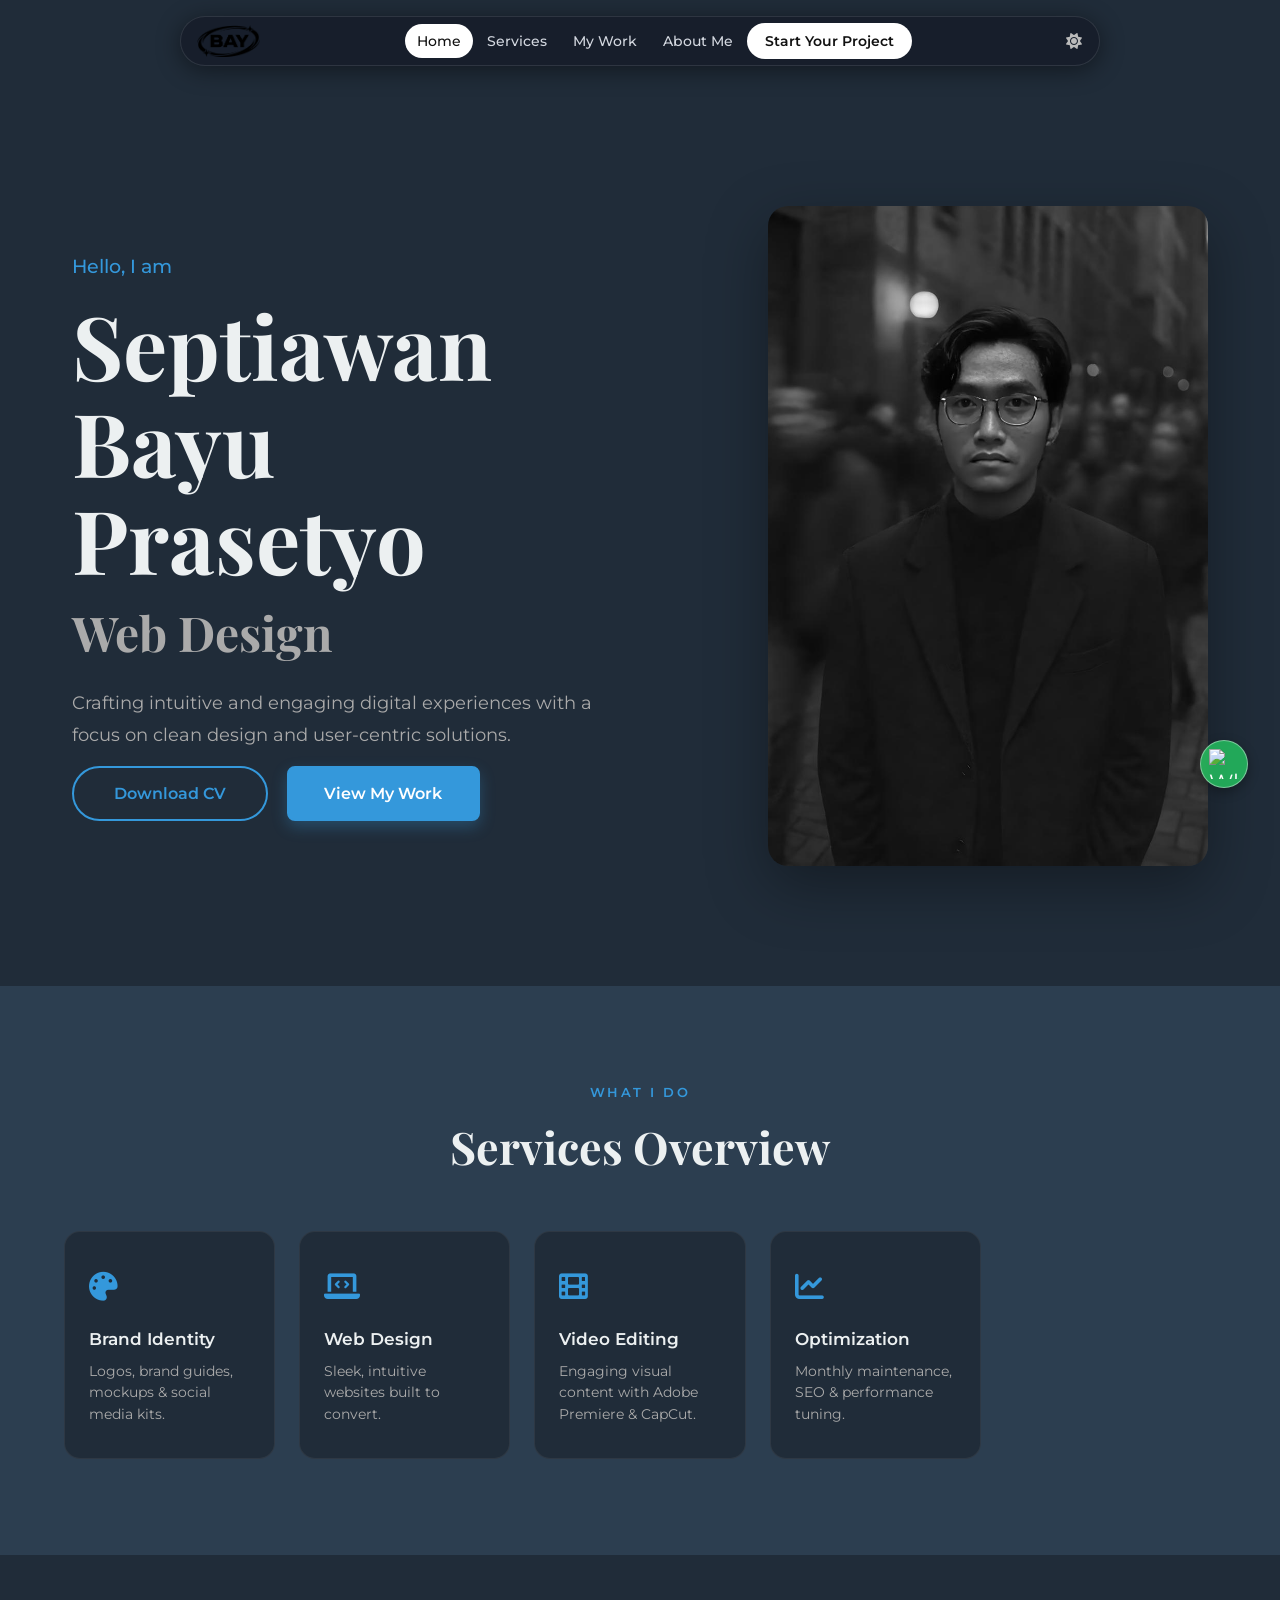
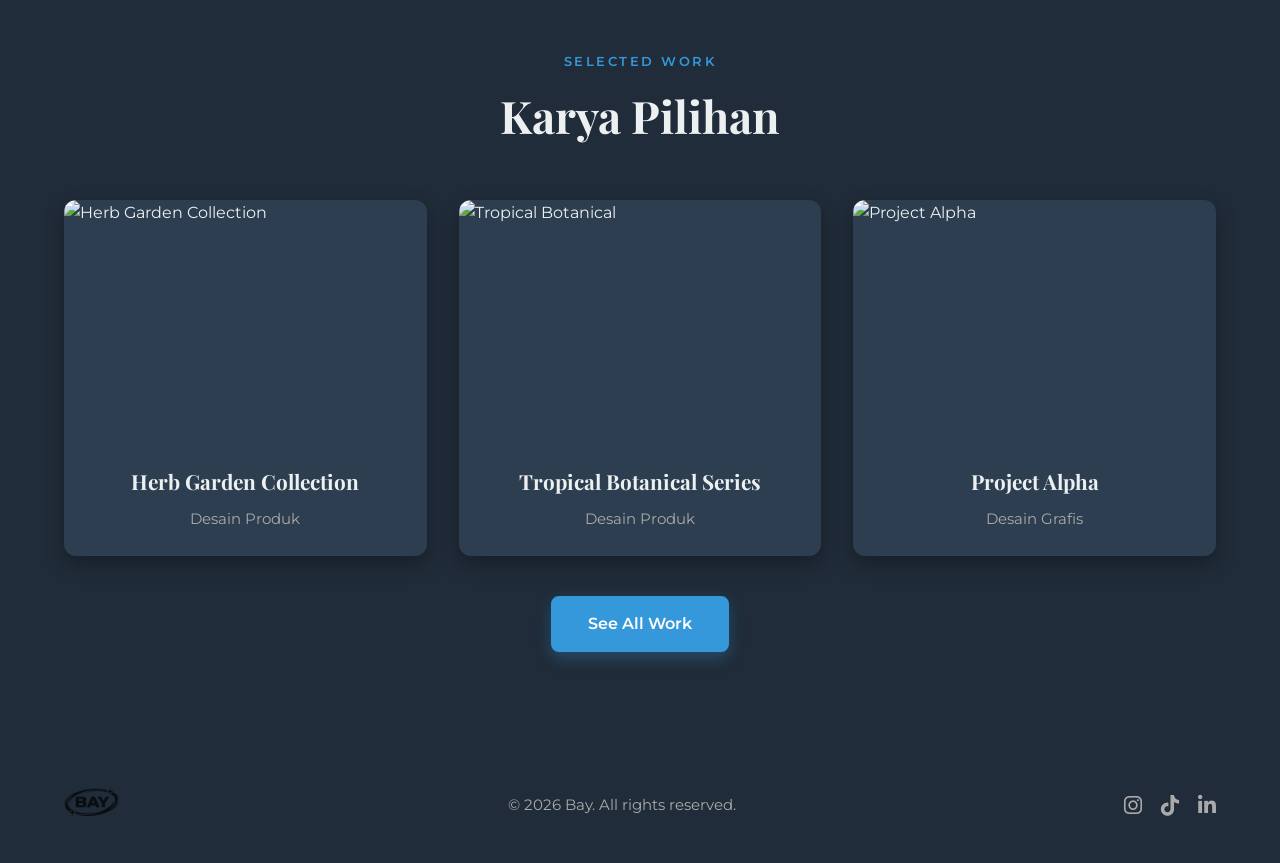
==== commit 5ac82382: "Add files via upload" ====
--- a/index.html
+++ b/index.html
@@ -116,11 +116,11 @@
         </div>
     </footer>
 
-    <a href="https://wa.me/YOUR_PHONE_NUMBER" target="_blank" class="whatsapp-button show">
-        <svg xmlns="http://www.w3.org/2000/svg" width="24" height="24" viewBox="0 0 24 24" fill="currentColor"><path d="M.057 24l1.687-6.163c-1.041-1.804-1.557-3.842-1.557-5.879 0-6.566 5.334-11.899 11.901-11.899 3.232 0 6.227 1.241 8.413 3.426 2.188 2.188 3.424 5.183 3.424 8.414 0 6.565-5.333 11.898-11.901 11.898h-.003c-1.446 0-2.887-.393-4.172-1.155l-4.224 1.127 1.196-4.142c-.815-1.12-1.258-2.457-1.258-3.794 0-5.467 4.436-9.904 9.904-9.904 2.697 0 5.207 1.047 7.072 2.912 1.864 1.864 2.911 4.375 2.911 7.071 0 5.467-4.436 9.904-9.903 9.904z"/></svg>
+    <a href="https://wa.me/089652308783" target="_blank" class="whatsapp-button show">
+        <img src="assets/wa-logo.png" alt="WhatsApp" style="width:30px;height:30px;object-fit:contain;">
     </a>
     <button id="back-to-top" class="back-to-top">↑</button>
     <script src="nav.js"></script>
 </body>
 </html>
-
+
--- a/style.css
+++ b/style.css
@@ -155,13 +155,25 @@
 
 /* "Start Your Project" — sama seperti link biasa, tanpa pill khusus */
 .nav-link.nav-cta {
-    background: none !important;
-    color: #1c1c1e !important;
-}
-body:not(.light-mode) .nav-link.nav-cta { color: #d4d8e0 !important; }
-.nav-link.nav-cta:hover { background: rgba(0,0,0,0.07) !important; color: #000 !important; }
-body:not(.light-mode) .nav-link.nav-cta:hover { background: rgba(255,255,255,0.10) !important; color: #fff !important; }
-.nav-link.nav-cta.active { background: #1c1c1e !important; color: #fff !important; }
+    background: #1c1c1e !important;
+    color: #fff !important;
+    border-radius: 30px !important;
+    padding: 8px 18px !important;
+    font-weight: 600 !important;
+}
+body:not(.light-mode) .nav-link.nav-cta {
+    background: #fff !important;
+    color: #111 !important;
+}
+.nav-link.nav-cta:hover {
+    background: #333 !important;
+    color: #fff !important;
+    transform: translateY(-1px);
+}
+body:not(.light-mode) .nav-link.nav-cta:hover {
+    background: #e5e5e5 !important;
+    color: #111 !important;
+}
 body:not(.light-mode) .nav-link.nav-cta.active { background: #fff !important; color: #111 !important; }
 
 /* Kanan: theme toggle + hamburger */
@@ -678,3 +690,153 @@
     .skills-grid { grid-template-columns: repeat(2, 1fr); }
     .section-padding { padding: 4rem 0; }
 }
+
+/* -- About Skills Overview Pillars -- */
+.about-skills-overview {
+    display: flex;
+    flex-direction: column;
+    gap: 1rem;
+    margin: 1.5rem 0 2rem;
+}
+.skill-pillar {
+    display: flex;
+    gap: 1rem;
+    align-items: flex-start;
+    background: var(--card-bg, #f8f8f8);
+    border: 1px solid var(--border-color, #e5e5e5);
+    border-radius: 12px;
+    padding: 1rem 1.2rem;
+    transition: box-shadow 0.2s;
+}
+.skill-pillar:hover { box-shadow: 0 4px 16px rgba(0,0,0,0.08); }
+.pillar-icon { font-size: 1.6rem; flex-shrink: 0; margin-top: 2px; }
+.skill-pillar strong { display: block; font-size: 0.95rem; margin-bottom: 0.25rem; }
+.skill-pillar p { margin: 0; font-size: 0.85rem; line-height: 1.5; opacity: 0.75; }
+.inline-link { color: var(--accent, #6366f1); text-decoration: underline; }
+
+/* -- Skills Category Label -- */
+.skills-category-label {
+    font-size: 1rem;
+    font-weight: 700;
+    margin: 2rem 0 1rem;
+    padding: 0.4rem 0;
+    border-bottom: 2px solid var(--border-color, #e5e5e5);
+    letter-spacing: 0.02em;
+}
+
+/* ================================================================
+   WORK EXPERIENCE TIMELINE
+   ================================================================ */
+.experience-section { background: var(--bg-secondary, #f8f8f8); }
+body:not(.light-mode) .experience-section { background: rgba(255,255,255,0.02); }
+
+.timeline {
+    max-width: 720px;
+    margin: 2.5rem auto 0;
+    position: relative;
+}
+
+.timeline-item {
+    display: grid;
+    grid-template-columns: 40px 1fr;
+    gap: 0 1.5rem;
+    margin-bottom: 0;
+}
+
+/* -- Dot & Line -- */
+.timeline-marker {
+    display: flex;
+    flex-direction: column;
+    align-items: center;
+}
+.tl-dot {
+    width: 16px; height: 16px;
+    border-radius: 50%;
+    background: var(--accent, #6366f1);
+    border: 3px solid var(--bg, #fff);
+    box-shadow: 0 0 0 2px var(--accent, #6366f1);
+    flex-shrink: 0;
+    margin-top: 6px;
+    transition: transform 0.2s;
+}
+.tl-dot.current {
+    background: #22c55e;
+    box-shadow: 0 0 0 2px #22c55e, 0 0 12px rgba(34,197,94,0.4);
+    animation: pulse-green 2s infinite;
+}
+.tl-dot.internship {
+    background: #f59e0b;
+    box-shadow: 0 0 0 2px #f59e0b;
+}
+@keyframes pulse-green {
+    0%, 100% { box-shadow: 0 0 0 2px #22c55e, 0 0 8px rgba(34,197,94,0.3); }
+    50%       { box-shadow: 0 0 0 4px #22c55e, 0 0 18px rgba(34,197,94,0.5); }
+}
+.tl-line {
+    width: 2px;
+    flex: 1;
+    background: linear-gradient(to bottom, var(--accent, #6366f1) 0%, rgba(99,102,241,0.15) 100%);
+    margin: 6px 0;
+    min-height: 40px;
+}
+
+/* -- Card -- */
+.timeline-card {
+    background: var(--card-bg, #fff);
+    border: 1px solid var(--border-color, #e5e5e5);
+    border-radius: 14px;
+    padding: 1.2rem 1.5rem;
+    margin-bottom: 1.5rem;
+    position: relative;
+    transition: box-shadow 0.25s, transform 0.25s;
+    display: flex;
+    flex-direction: column;
+    gap: 0.35rem;
+}
+.timeline-card:hover {
+    box-shadow: 0 8px 30px rgba(0,0,0,0.10);
+    transform: translateX(4px);
+}
+.tl-role {
+    font-size: 0.82rem;
+    font-weight: 700;
+    letter-spacing: 0.08em;
+    text-transform: uppercase;
+    color: var(--accent, #6366f1);
+}
+.tl-company {
+    font-size: 1.15rem;
+    font-weight: 800;
+    margin: 0;
+    color: var(--text-primary, #111);
+    line-height: 1.3;
+}
+.tl-period, .tl-location {
+    font-size: 0.82rem;
+    color: var(--text-muted, #888);
+    display: flex;
+    align-items: center;
+    gap: 0.4rem;
+}
+.tl-period i, .tl-location i { font-size: 0.75rem; opacity: 0.7; }
+.tl-badge {
+    align-self: flex-start;
+    margin-top: 0.3rem;
+    padding: 0.2rem 0.75rem;
+    border-radius: 99px;
+    font-size: 0.72rem;
+    font-weight: 700;
+    letter-spacing: 0.06em;
+    text-transform: uppercase;
+}
+.current-badge { background: rgba(34,197,94,0.15); color: #16a34a; border: 1px solid rgba(34,197,94,0.3); }
+.intern-badge  { background: rgba(245,158,11,0.12); color: #b45309; border: 1px solid rgba(245,158,11,0.3); }
+
+/* dark mode overrides */
+body:not(.light-mode) .timeline-card { background: rgba(255,255,255,0.04); border-color: rgba(255,255,255,0.08); }
+body:not(.light-mode) .tl-dot        { border-color: var(--bg-dark, #0e0e0e); }
+body:not(.light-mode) .tl-company    { color: #f1f1f1; }
+body:not(.light-mode) .tl-period,
+body:not(.light-mode) .tl-location   { color: #aaa; }
+
+
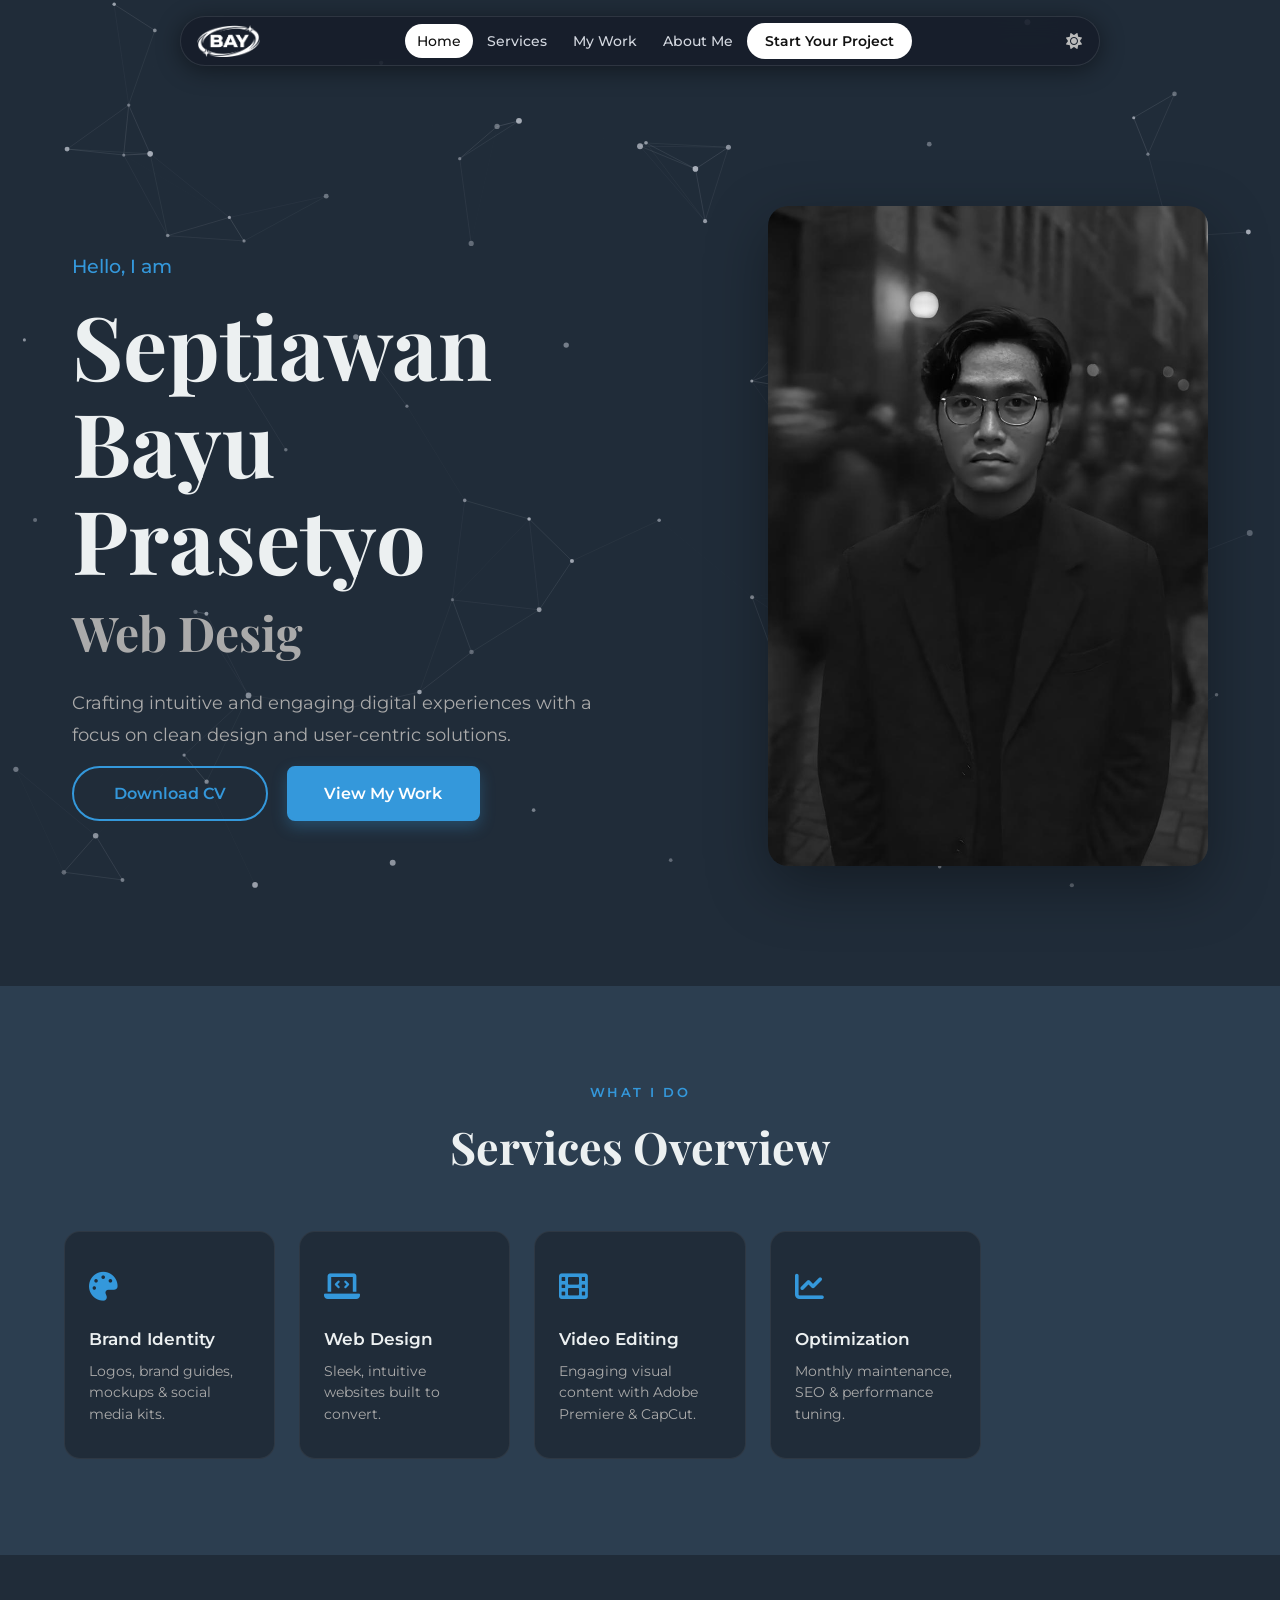
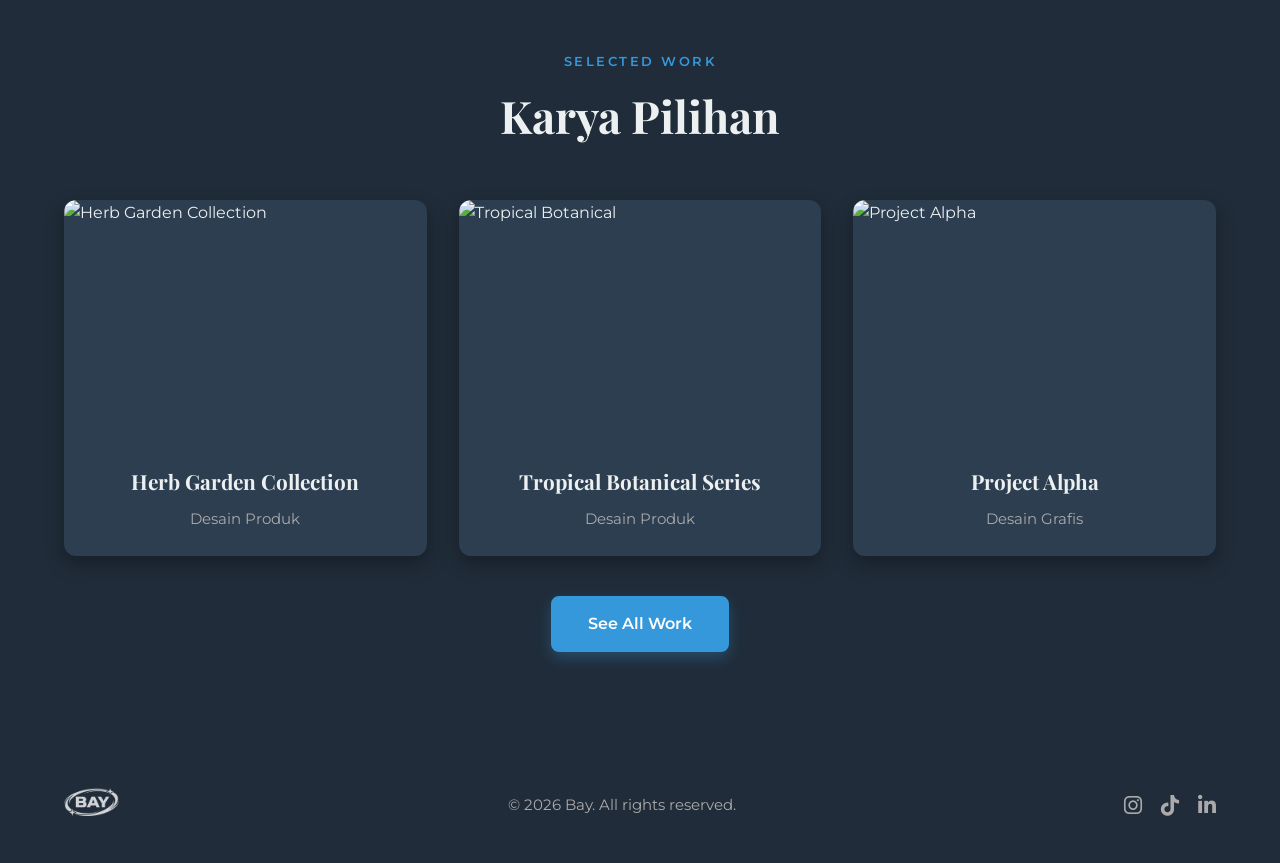
==== commit 881b7ef7: "Add files via upload" ====
--- a/index.html
+++ b/index.html
@@ -1,4 +1,4 @@
-﻿<!DOCTYPE html>
+<!DOCTYPE html>
 <html lang="en">
 <head>
     <meta charset="UTF-8">
@@ -9,6 +9,7 @@
     <link rel="stylesheet" href="https://cdnjs.cloudflare.com/ajax/libs/font-awesome/6.0.0-beta3/css/all.min.css">
 </head>
 <body>
+
 
     <nav class="navbar" id="navbar">
         <div class="navbar-pill">
@@ -116,11 +117,12 @@
         </div>
     </footer>
 
-    <a href="https://wa.me/089652308783" target="_blank" class="whatsapp-button show">
-        <img src="assets/wa-logo.png" alt="WhatsApp" style="width:30px;height:30px;object-fit:contain;">
+    <a href="https://wa.me/089652308783" target="_blank" class="whatsapp-button" id="whatsapp-btn" aria-label="Chat via WhatsApp">
+        <img src="assets/wa-logo.png" alt="WhatsApp" style="width:28px;height:28px;object-fit:contain;">
     </a>
-    <button id="back-to-top" class="back-to-top">↑</button>
+    <button id="back-to-top" class="back-to-top" aria-label="Back to top">↑</button>
     <script src="nav.js"></script>
+    <script src="bg-animation.js"></script>
 </body>
 </html>
 
--- a/style.css
+++ b/style.css
@@ -2,6 +2,17 @@
    RESET & BASE
    ================================================================ */
 *, *::before, *::after { margin: 0; padding: 0; box-sizing: border-box; }
+
+/* ================================================================
+   CUSTOM FONT: Old Englished Boots
+   ================================================================ */
+@font-face {
+    font-family: 'OldEnglishedBoots';
+    src: url('assets/fonts/Old_Englished_Boots.ttf') format('truetype');
+    font-weight: normal;
+    font-style: normal;
+    font-display: swap;
+}
 
 /* ================================================================
    THEME VARIABLES
@@ -18,6 +29,7 @@
     --shadow-color:  rgba(0,0,0,0.3);
     --font-primary:  'Montserrat', sans-serif;
     --font-secondary:'Playfair Display', serif;
+    --font-bay:      'OldEnglishedBoots', serif;
 }
 body.light-mode {
     --bg-primary:   #f4f7f6;
@@ -118,6 +130,9 @@
     display: block;
     max-height: 32px;
     object-fit: contain;
+}
+body:not(.light-mode) .navbar-logo-img {
+    filter: invert(1);
 }
 
 /* Menu — tengah */
@@ -517,6 +532,7 @@
 .mockup-container { position: relative; width: 100%; max-width: 440px; }
 .mockup-desktop, .mockup-mobile { width: 100%; height: auto; display: block; border-radius: 12px; }
 .project-logo { position: absolute; top: 20px; right: 20px; width: 70px; height: auto; opacity: 0.75; }
+body:not(.light-mode) .project-logo { filter: invert(1); opacity: 0.85; }
 
 /* ================================================================
    WORK FILTER
@@ -594,6 +610,8 @@
 }
 .footer-logo img { height: 28px; width: auto; opacity: 0.7; transition: opacity 0.2s; }
 .footer-logo:hover img { opacity: 1; }
+body:not(.light-mode) .footer-logo img { filter: invert(1); opacity: 0.8; }
+body:not(.light-mode) .footer-logo:hover img { opacity: 1; }
 .social-icons { display: flex; gap: 1.2rem; }
 .social-icons a {
     color: var(--text-muted); font-size: 1.3rem;
@@ -602,31 +620,120 @@
 .social-icons a:hover { color: var(--accent-blue); transform: translateY(-3px) scale(1.1); }
 
 /* ================================================================
-   FLOATING BUTTONS
-   ================================================================ */
-.whatsapp-button, .back-to-top {
-    position: fixed; bottom: 2rem; right: 2rem;
-    width: 48px; height: 48px; border-radius: 50%;
-    display: none; justify-content: center; align-items: center;
-    font-size: 1.4rem; color: #fff; cursor: pointer;
-    z-index: 999; box-shadow: 0 4px 12px var(--shadow-color);
-    transition: all 0.3s ease; text-decoration: none;
-    border: none; font-family: var(--font-primary);
-}
-.whatsapp-button.show, .back-to-top.show { display: flex; }
+   FLOATING BUTTONS — WhatsApp & Back to Top
+   ================================================================ */
+
+/* WhatsApp floating button */
 .whatsapp-button {
-    background: rgba(37,211,102,0.75);
-    backdrop-filter: blur(5px);
-    border: 1px solid rgba(255,255,255,0.4);
-    bottom: 7rem;
-}
-.whatsapp-button:hover { background: rgba(37,211,102,0.92); transform: translateY(-4px) scale(1.05); }
+    position: fixed !important;
+    bottom: 5.5rem !important;
+    right: 1.5rem !important;
+    left: auto !important;
+    width: 52px;
+    height: 52px;
+    border-radius: 50%;
+    background: #25D366;
+    border: 2px solid rgba(255,255,255,0.3);
+    box-shadow: 0 4px 18px rgba(37,211,102,0.5), 0 2px 8px rgba(0,0,0,0.3);
+    display: flex;
+    justify-content: center;
+    align-items: center;
+    text-decoration: none;
+    cursor: pointer;
+    z-index: 99999 !important;
+    /* hidden by default */
+    opacity: 0;
+    visibility: hidden;
+    pointer-events: none;
+    transition: opacity 0.3s ease, visibility 0.3s ease,
+                transform 0.25s ease, box-shadow 0.25s ease;
+}
+.whatsapp-button.show {
+    opacity: 1;
+    visibility: visible;
+    pointer-events: auto;
+}
+.whatsapp-button img {
+    width: 28px;
+    height: 28px;
+    object-fit: contain;
+    display: block;
+    pointer-events: none;
+}
+.whatsapp-button:hover {
+    transform: translateY(-3px) scale(1.08);
+    box-shadow: 0 8px 24px rgba(37,211,102,0.6), 0 3px 10px rgba(0,0,0,0.35);
+    background: #20c05a;
+}
+
+/* Back to Top button */
 .back-to-top {
-    background: rgba(255,255,255,0.18);
-    backdrop-filter: blur(5px);
-    border: 1px solid rgba(255,255,255,0.35);
-}
-.back-to-top:hover { background: rgba(255,255,255,0.30); transform: translateY(-4px) scale(1.05); }
+    position: fixed !important;
+    bottom: 1.5rem !important;
+    right: 1.5rem !important;
+    left: auto !important;
+    width: 52px;
+    height: 52px;
+    border-radius: 50%;
+    background: #1c1c1e;
+    border: 2px solid rgba(255,255,255,0.18);
+    box-shadow: 0 4px 18px rgba(0,0,0,0.45), 0 2px 8px rgba(0,0,0,0.3);
+    display: flex;
+    justify-content: center;
+    align-items: center;
+    color: #ffffff;
+    font-size: 1.3rem;
+    font-weight: 700;
+    line-height: 1;
+    font-family: var(--font-primary);
+    cursor: pointer;
+    z-index: 99999 !important;
+    /* hidden by default */
+    opacity: 0;
+    visibility: hidden;
+    pointer-events: none;
+    transition: opacity 0.3s ease, visibility 0.3s ease,
+                transform 0.25s ease, box-shadow 0.25s ease;
+}
+.back-to-top.show {
+    opacity: 1;
+    visibility: visible;
+    pointer-events: auto;
+}
+.back-to-top:hover {
+    transform: translateY(-3px) scale(1.08);
+    box-shadow: 0 8px 24px rgba(0,0,0,0.55);
+    background: #2d2d30;
+}
+/* Light mode */
+body.light-mode .back-to-top {
+    background: #ffffff;
+    color: #1c1c1e;
+    border-color: rgba(0,0,0,0.15);
+    box-shadow: 0 4px 18px rgba(0,0,0,0.2);
+}
+body.light-mode .back-to-top:hover {
+    background: #f0f0f0;
+    box-shadow: 0 8px 24px rgba(0,0,0,0.25);
+}
+
+/* Mobile: slightly smaller, tighter margin */
+@media (max-width: 480px) {
+    .whatsapp-button {
+        width: 46px;
+        height: 46px;
+        bottom: 5rem !important;
+        right: 1rem !important;
+    }
+    .back-to-top {
+        width: 46px;
+        height: 46px;
+        bottom: 1rem !important;
+        right: 1rem !important;
+        font-size: 1.1rem;
+    }
+}
+
 
 /* ================================================================
    SCROLL REVEAL
@@ -646,6 +753,7 @@
    ================================================================ */
 @media (max-width: 800px) {
     .navbar { padding: 10px 12px; }
+    .navbar-pill { justify-content: space-between; }
     .navbar-toggler { display: flex; }
     .navbar-menu {
         display: none;
@@ -702,17 +810,17 @@
     display: flex;
     gap: 1rem;
     align-items: flex-start;
-    background: var(--card-bg, #f8f8f8);
-    border: 1px solid var(--border-color, #e5e5e5);
+    background: var(--bg-secondary);
+    border: 1px solid rgba(128,128,128,0.2);
     border-radius: 12px;
     padding: 1rem 1.2rem;
     transition: box-shadow 0.2s;
 }
-.skill-pillar:hover { box-shadow: 0 4px 16px rgba(0,0,0,0.08); }
+.skill-pillar:hover { box-shadow: 0 4px 16px rgba(0,0,0,0.12); }
 .pillar-icon { font-size: 1.6rem; flex-shrink: 0; margin-top: 2px; }
-.skill-pillar strong { display: block; font-size: 0.95rem; margin-bottom: 0.25rem; }
-.skill-pillar p { margin: 0; font-size: 0.85rem; line-height: 1.5; opacity: 0.75; }
-.inline-link { color: var(--accent, #6366f1); text-decoration: underline; }
+.skill-pillar strong { display: block; font-size: 0.95rem; margin-bottom: 0.25rem; color: var(--text-main); }
+.skill-pillar p { margin: 0; font-size: 0.85rem; line-height: 1.5; color: var(--text-muted); }
+.inline-link { color: var(--accent-blue); text-decoration: underline; }
 
 /* -- Skills Category Label -- */
 .skills-category-label {
@@ -720,8 +828,9 @@
     font-weight: 700;
     margin: 2rem 0 1rem;
     padding: 0.4rem 0;
-    border-bottom: 2px solid var(--border-color, #e5e5e5);
+    border-bottom: 2px solid rgba(128,128,128,0.25);
     letter-spacing: 0.02em;
+    color: var(--text-main);
 }
 
 /* ================================================================
@@ -752,9 +861,9 @@
 .tl-dot {
     width: 16px; height: 16px;
     border-radius: 50%;
-    background: var(--accent, #6366f1);
-    border: 3px solid var(--bg, #fff);
-    box-shadow: 0 0 0 2px var(--accent, #6366f1);
+    background: var(--accent-blue);
+    border: 3px solid var(--bg-primary);
+    box-shadow: 0 0 0 2px var(--accent-blue);
     flex-shrink: 0;
     margin-top: 6px;
     transition: transform 0.2s;
@@ -775,15 +884,15 @@
 .tl-line {
     width: 2px;
     flex: 1;
-    background: linear-gradient(to bottom, var(--accent, #6366f1) 0%, rgba(99,102,241,0.15) 100%);
+    background: linear-gradient(to bottom, var(--accent-blue) 0%, rgba(52,152,219,0.15) 100%);
     margin: 6px 0;
     min-height: 40px;
 }
 
 /* -- Card -- */
 .timeline-card {
-    background: var(--card-bg, #fff);
-    border: 1px solid var(--border-color, #e5e5e5);
+    background: var(--bg-secondary);
+    border: 1px solid rgba(128,128,128,0.2);
     border-radius: 14px;
     padding: 1.2rem 1.5rem;
     margin-bottom: 1.5rem;
@@ -794,7 +903,7 @@
     gap: 0.35rem;
 }
 .timeline-card:hover {
-    box-shadow: 0 8px 30px rgba(0,0,0,0.10);
+    box-shadow: 0 8px 30px rgba(0,0,0,0.15);
     transform: translateX(4px);
 }
 .tl-role {
@@ -802,18 +911,18 @@
     font-weight: 700;
     letter-spacing: 0.08em;
     text-transform: uppercase;
-    color: var(--accent, #6366f1);
+    color: var(--accent-blue);
 }
 .tl-company {
     font-size: 1.15rem;
     font-weight: 800;
     margin: 0;
-    color: var(--text-primary, #111);
+    color: var(--text-main);
     line-height: 1.3;
 }
 .tl-period, .tl-location {
     font-size: 0.82rem;
-    color: var(--text-muted, #888);
+    color: var(--text-muted);
     display: flex;
     align-items: center;
     gap: 0.4rem;
@@ -837,6 +946,9 @@
 body:not(.light-mode) .tl-dot        { border-color: var(--bg-dark, #0e0e0e); }
 body:not(.light-mode) .tl-company    { color: #f1f1f1; }
 body:not(.light-mode) .tl-period,
-body:not(.light-mode) .tl-location   { color: #aaa; }
+body:not(.light-mode) .tl-location   { color: #aaa; }
+
 
 
+
+
